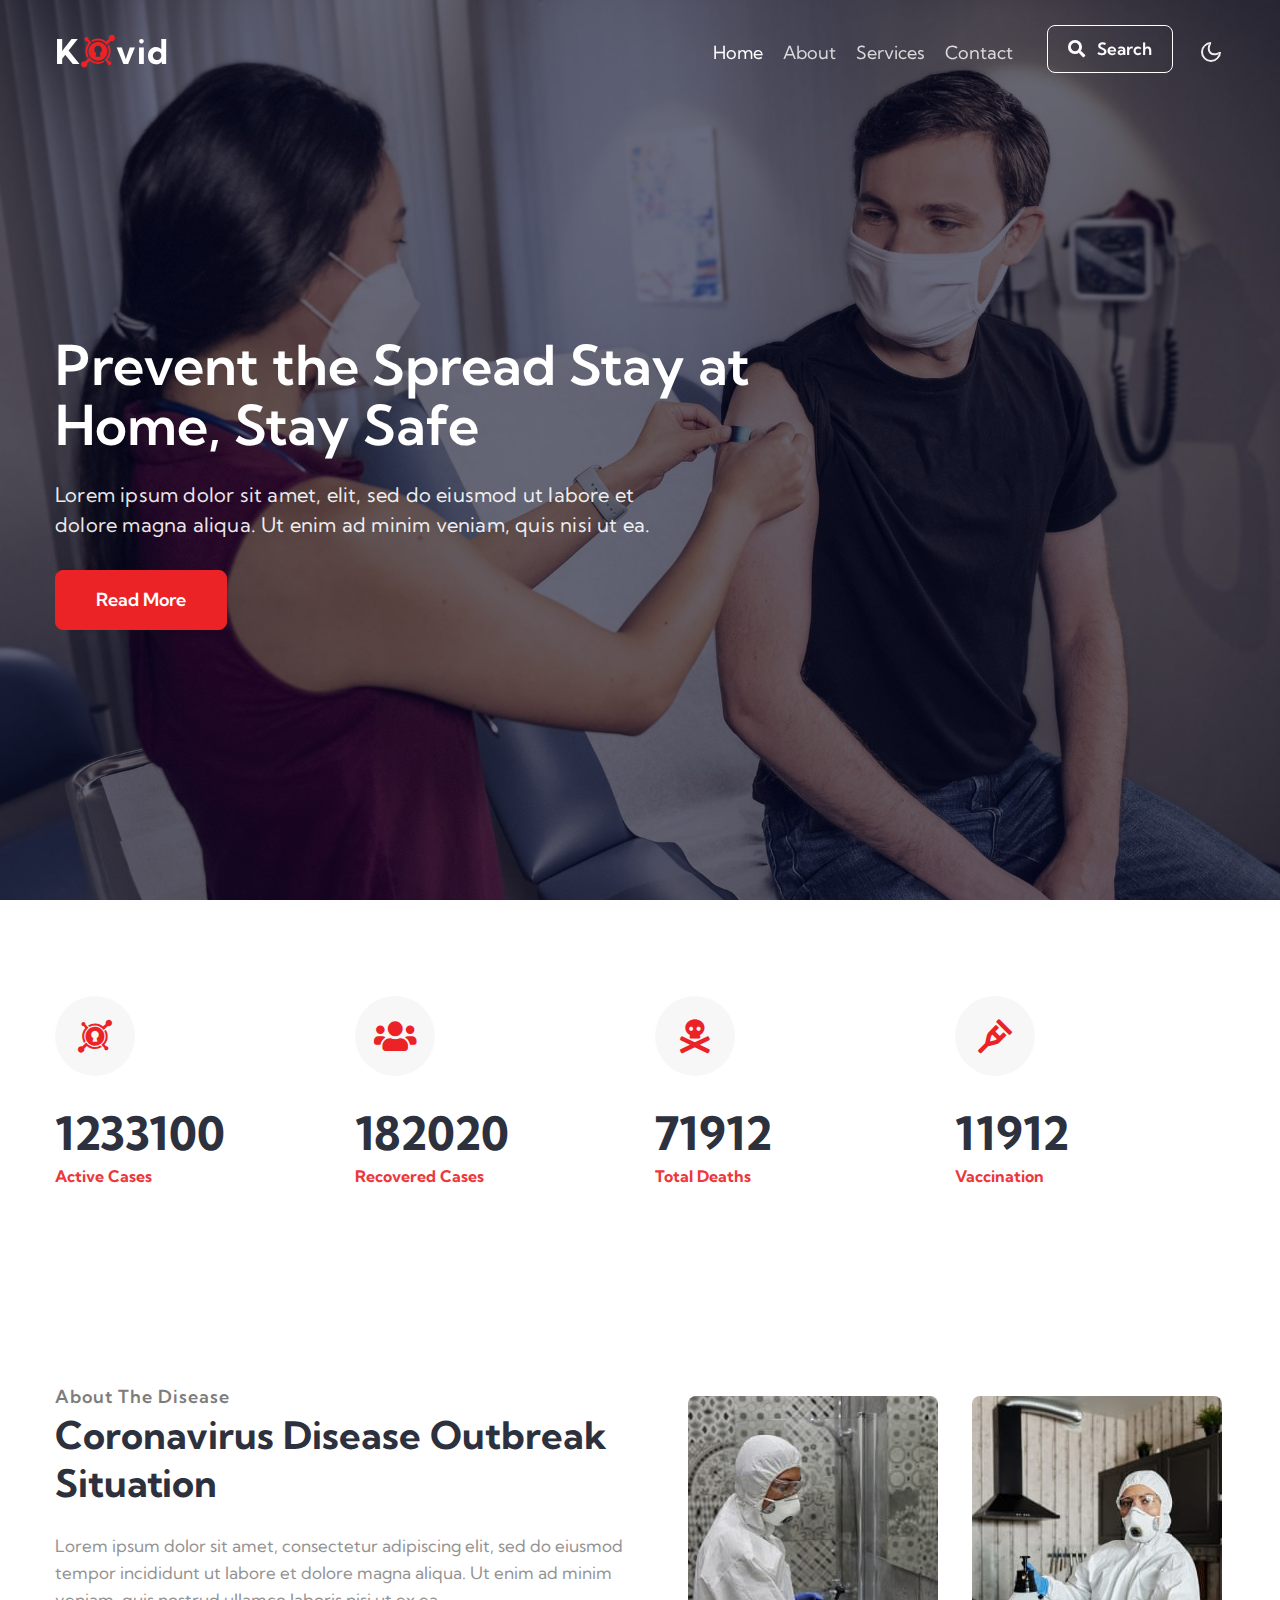
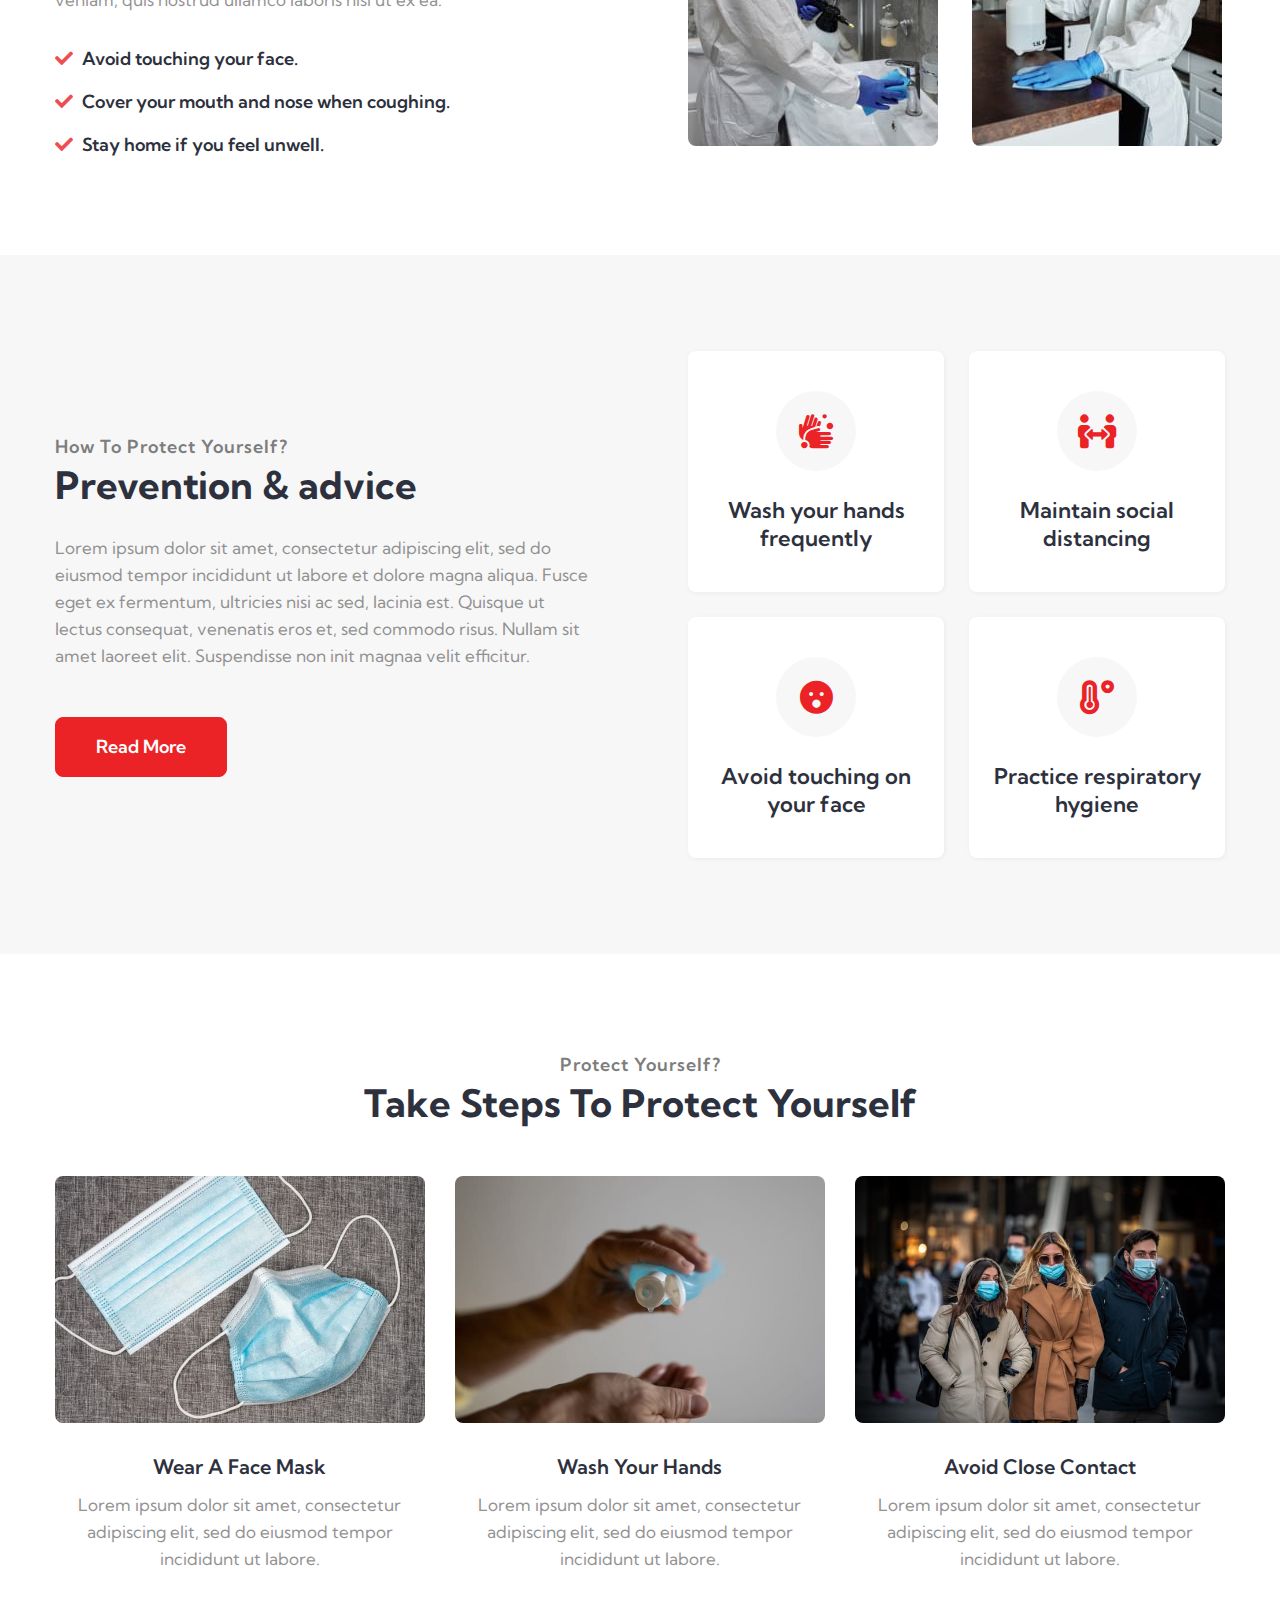
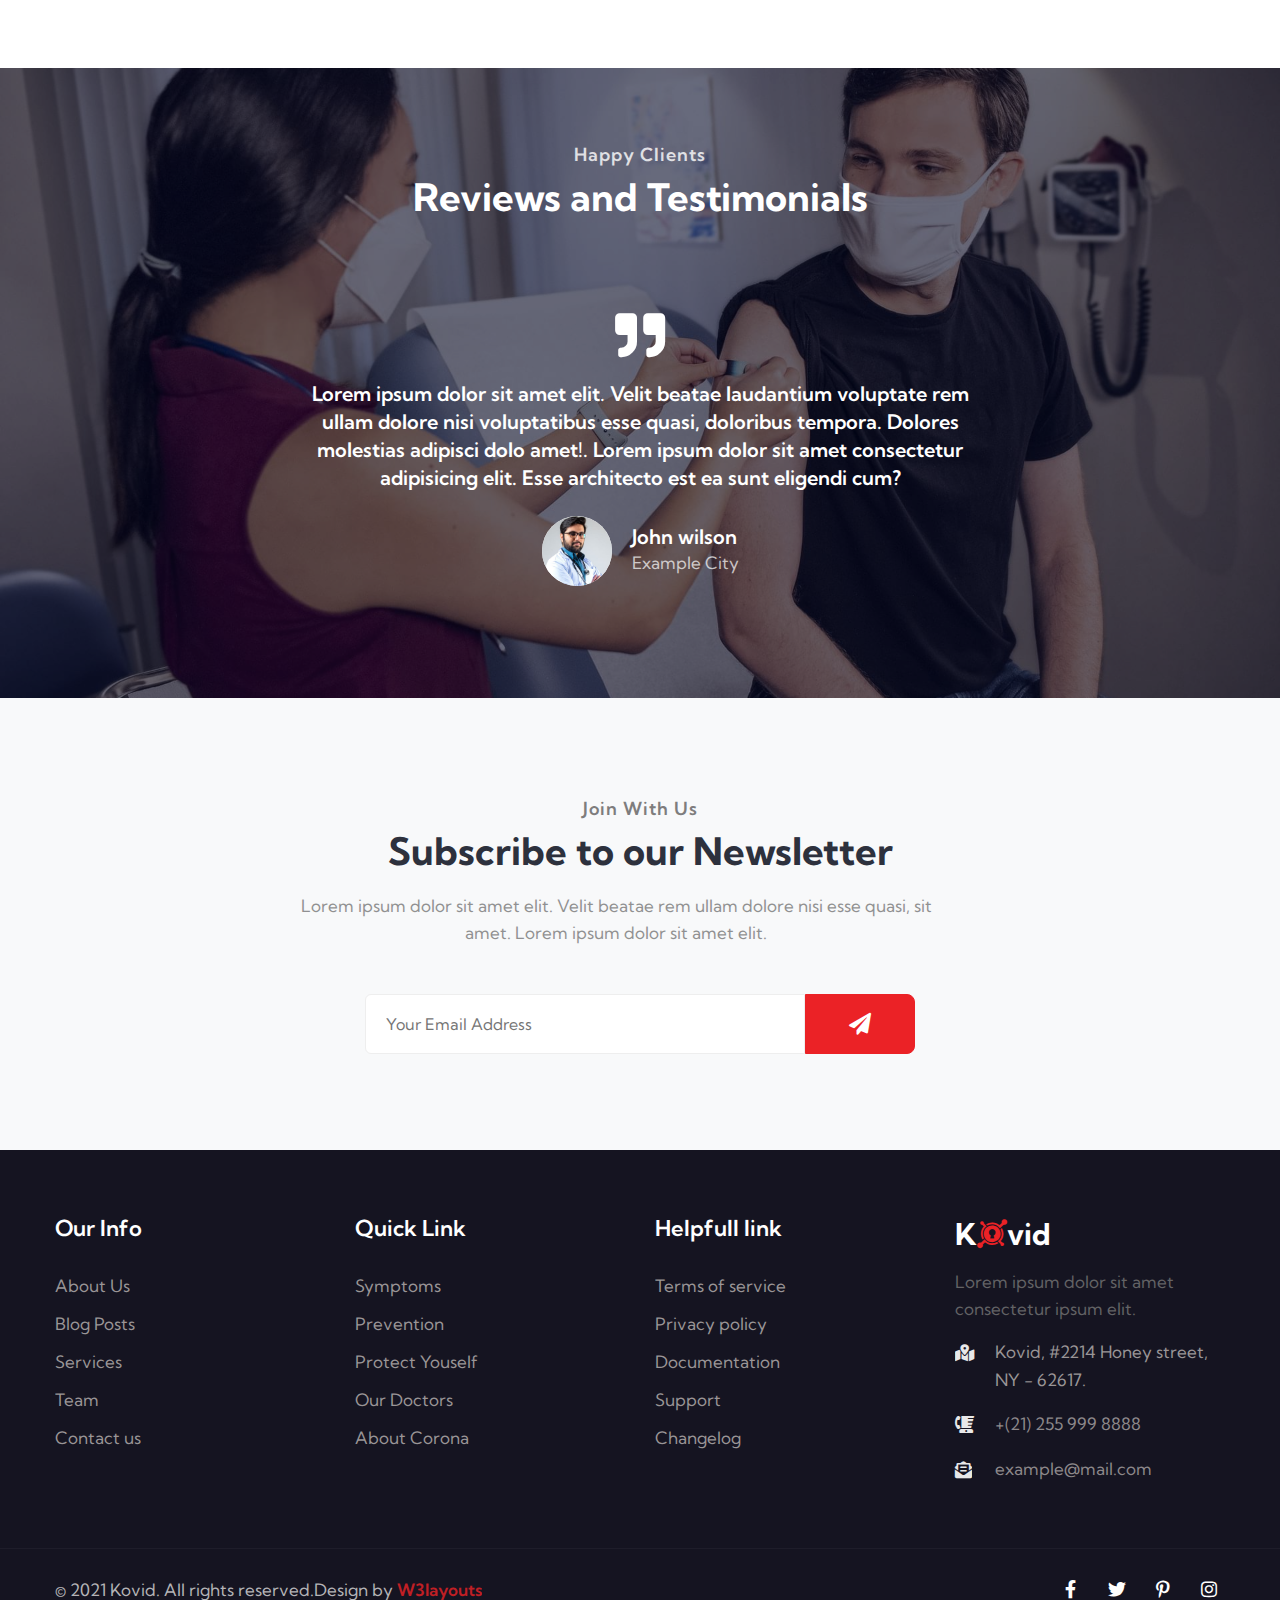
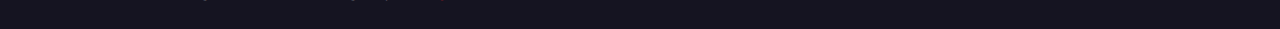
==== index.html @ a3995349 "final project" ====
<!doctype html>
<html lang="en">

<head>
    <!-- Required meta tags -->
    <meta charset="utf-8">
    <meta name="viewport" content="width=device-width, initial-scale=1, shrink-to-fit=no">
    <title>Kovid - Medical Category Bootstrap Responsive Template | Home : W3layouts</title>
    <!-- google fonts -->
    <link href="//fonts.googleapis.com/css2?family=Kumbh+Sans:wght@300;400;700&display=swap" rel="stylesheet">
    <!-- Template CSS -->
    <link rel="stylesheet" href="assets/css/style-starter.css">
</head>

<body>
    <!--header-->
    <header id="site-header" class="fixed-top">
        <div class="container">
            <nav class="navbar navbar-expand-lg navbar-dark stroke">
                <h1>
                    <a class="navbar-brand" href="index.html">
                      K<i class="fab fa-keycdn"></i>vid</a>
                </h1>
                <!-- if logo is image enable this   
          <a class="navbar-brand" href="#index.html">
              <img src="image-path" alt="Your logo" title="Your logo" style="height:35px;" />
          </a> -->
                <button class="navbar-toggler  collapsed bg-gradient" type="button" data-toggle="collapse"
                    data-target="#navbarTogglerDemo02" aria-controls="navbarTogglerDemo02" aria-expanded="false"
                    aria-label="Toggle navigation">
                    <span class="navbar-toggler-icon fa icon-expand fa-bars"></span>
                    <span class="navbar-toggler-icon fa icon-close fa-times"></span>
                    </span>
                </button>
                <div class="collapse navbar-collapse" id="navbarTogglerDemo02">
                    <ul class="navbar-nav ml-lg-auto">
                        <li class="nav-item active">
                            <a class="nav-link" href="index.html">Home <span class="sr-only">(current)</span></a>
                        </li>
                        <li class="nav-item">
                            <a class="nav-link" href="about.html">About</a>
                        </li>
                        <li class="nav-item">
                            <a class="nav-link" href="services.html">Services</a>
                        </li>
                        <li class="nav-item mr-lg-1">
                            <a class="nav-link" href="contact.html">Contact</a>
                        </li>
                         <!--/search-right-->
                            <li class="header-search mr-lg-2 mt-lg-0 mt-4 position-relative">
                                <div class="search-right">
                                    <a href="#search" class="btn btn-style search-btn" title="search"><span
                                            class="fas fa-search mr-2" aria-hidden="true"></span> Search</a>
                                  
                                </div>
                            </li>
                            <!--//search-right-->
                    </ul>
                </div>
               

                <!-- toggle switch for light and dark theme -->
                <div class="mobile-position">
                    <nav class="navigation">
                        <div class="theme-switch-wrapper">
                            <label class="theme-switch" for="checkbox">
                                <input type="checkbox" id="checkbox">
                                <div class="mode-container py-1">
                                    <i class="gg-sun"></i>
                                    <i class="gg-moon"></i>
                                </div>
                            </label>
                        </div>
                    </nav>
                </div>
                <!-- //toggle switch for light and dark theme -->
            </nav>

        </div>
    </header>
    <!--/header-->

    <!-- hero slider Start -->
    <div class="banner-wrap">
        <div class="banner-slider">
            <!-- hero slide start -->
            <div class="banner-slide bg1">
                <div class="container">
                    <div class="hero-content">
                        <h1 data-animation="flipInX" data-delay="0.8s" data-color="#fff">
                            Prevent the Spread
                            Stay at Home, Stay Safe</h1>
                        <p data-animation="fadeInDown" class="mt-4">Lorem ipsum dolor sit amet, elit, sed do eiusmod ut
                            labore et dolore magna aliqua.
                            <span class="dis-none">Ut enim ad minim veniam, quis nisi ut ea.</span> </p>
                        <div class="cta-btn" data-animation="fadeInUp" data-delay="1s">
                            <a href="#url" class="btn btn-style btn-primary">Read More</a>
                        </div>
                    </div>
                </div>
                <div class="hero-overlay"></div>
            </div>
            <!-- hero slide end -->
           
        </div>
    </div>
    <!-- hero slider end -->
    <!--/home-stats-->
    <section class="w3l-stats-main py-5">
        <div class="container py-lg-5 py-2">
            <div class="row stats-con">
                <div class="col-lg-3 col-6 stats_info counter_grid text-left mt-lg-0 mt-5">
                    <div class="icon stat-icon">
                        <i class="fab fa-keycdn"></i>
                    </div>
                    <p class="counter">1233100</p>
                    <h4>Active Cases</h4>
                </div>
                <div class="col-lg-3 col-6 stats_info counter_grid1 text-left mt-lg-0 mt-5">
                    <div class="icon stat-icon">
                        <i class="fas fa-users"></i>
                    </div>
                    <p class="counter">182020</p>
                    <h4>Recovered Cases</h4>
                </div>
                <div class="col-lg-3 col-6 stats_info counter_grid text-left mt-lg-0 mt-5">
                    <div class="icon stat-icon">
                        <i class="fas fa-skull-crossbones"></i>
                    </div>
                    <p class="counter">71912</p>
                    <h4>Total Deaths</h4>
                </div>
                <div class="col-lg-3 col-6 stats_info counter_grid text-left mt-lg-0 mt-5">
                    <div class="icon stat-icon">
                        <i class="fas fa-crutch"></i>
                    </div>
                    <p class="counter">11912</p>
                    <h4>Vaccination</h4>
                </div>
            </div>
        </div>
    </section>
    <!--//home-stats-->
    <!-- home page about section -->
    <section class="w3l-homeblock1" id="about">
        <div class="midd-w3 py-5">
            <div class="container py-lg-5 py-md-3">
                <div class="row align-items-center">
                    <div class="col-lg-6">
                        <span class="title-subw3hny">About the disease</span>
                        <h3 class="title-w3l">Coronavirus Disease 
                            Outbreak Situation</h3>
                        <p class="mt-md-4 mt-3">Lorem ipsum dolor sit amet, consectetur adipiscing elit, sed do eiusmod
                            tempor incididunt ut labore et dolore magna aliqua. Ut enim ad minim veniam, quis nostrud
                            ullamco laboris nisi ut ex ea. </p>
                        <ul class="service-list pt-lg-2 mt-4">
                            <li class="service-link"><a href="#url"><span class="fas fa-check"></span> Avoid touching your face.</a></li>
                            <li class="service-link"><a href="#url"><span class="fas fa-check"></span> Cover your mouth and nose when coughing.</a></li>
                            <li class="service-link"><a href="#url"><span class="fas fa-check"></span> Stay home if you feel unwell.</a></li>
                        </ul>
                    </div>
                    <div class="HomeAboutImages col-lg-6 mt-lg-0 mt-5 pl-lg-5">
                        <div class="row position-relative">
                            <div class="col-6">
                                <img src="assets/images/1.jpg" alt="" class="radius-image img-fluid">
                            </div>
                            <div class="col-6">
                                <img src="assets/images/2.jpg" alt="" class="radius-image img-fluid">
                            </div>
                        </div>
                    </div>
                </div>
            </div>
        </div>
    </section>
    <!-- //home page about section -->
    <!-- features-section -->
    <section class="w3l-features py-5" id="work">
        <div class="container py-lg-5 py-md-4 py-2">
            <div class="row main-cont-wthree-2 align-items-center">
                <div class="col-lg-6 feature-grid-left pr-lg-5">
                    <h5 class="title-subw3hny">How to Protect Yourself?</h5>
                    <h3 class="title-w3l mb-4">Prevention & advice</h3>
                    <p class="text-para">Lorem ipsum dolor sit amet, consectetur adipiscing elit, sed do eiusmod tempor incididunt ut labore et dolore magna aliqua.  Fusce eget ex fermentum, ultricies nisi ac sed,
                        lacinia est. Quisque ut lectus consequat, venenatis eros et, sed commodo risus. Nullam sit
                        amet laoreet elit. Suspendisse non init magnaa velit efficitur.
                    </p>
                    <a href="about.html" class="btn btn-style btn-primary mt-lg-5 mt-4">Read More</a>
                </div>
                <div class="col-lg-6 feature-grid-right mt-lg-0 mt-5 pl-lg-5">
                    <div class="call-grids-w3 d-grid">
                        <div class="grids-1 box-wrap">
                            <div class="icon">
                                <i class="fas fa-hands-wash"></i>
                            </div>
                            <h4><a href="about.html" class="title-head">Wash your hands frequently</a></h4>
                        </div>
                        <div class="grids-1 box-wrap">
                            <div class="icon">
                                <i class="fas fa-people-arrows"></i>
                            </div>
                            <h4><a href="about.html" class="title-head">Maintain social distancing</a></h4>
                        </div>
                        <div class="grids-1 box-wrap">
                            <div class="icon">
                                <i class="fas fa-surprise"></i>
                            </div>
                            <h4><a href="about.html" class="title-head">Avoid touching on your face</a></h4>
                        </div>
                        <div class="grids-1 box-wrap">
                            <div class="icon">
                                <i class="fas fa-temperature-high"></i>
                            </div>
                            <h4><a href="about.html" class="title-head">Practice respiratory hygiene</a></h4>
                        </div>
                    </div>
                </div>
            </div>
        </div>
    </section>
    <!-- features section -->
    <!--  services section -->
    <div class="w3l-servicesblock2" id="services">
        <section id="grids5-block" class="py-5">
            <div class="container py-lg-5 py-md-4 py-2">
                <h5 class="title-subw3hny text-center">Protect Yourself?</h5>
                <h3 class="title-w3l text-center">Take Steps To Protect
                    Yourself</h3>
                <div class="row mt-lg-5 mt-4 text-center">
                    <div class="col-lg-4 col-md-6">
                        <div class="grids5-info">
                            <a href="#service" class="d-block zoom"><img src="assets/images/s1.jpg" alt=""
                                    class="img-fluid" /></a>
                            <div class="blog-info">
                                <a href="#service" class="title">Wear A Face Mask</a>
                                <p class="text-para"> Lorem ipsum dolor sit amet, consectetur adipiscing elit, sed do eiusmod tempor incididunt ut labore. </p>
                            </div>
                           
                        </div>
                    </div>
                    <div class="col-lg-4 col-md-6 mt-md-0 mt-5">
                        <div class="grids5-info">
                            <a href="#service" class="d-block zoom"><img src="assets/images/s2.jpg" alt=""
                                    class="img-fluid" /></a>
                            <div class="blog-info">
                                <a href="#service" class="title">Wash Your Hands</a>
                                <p class="text-para">Lorem ipsum dolor sit amet, consectetur adipiscing elit, sed do eiusmod tempor incididunt ut labore. </p>
                            </div>
                            
                        </div>
                    </div>
                    <div class="col-lg-4 col-md-6 mt-lg-0 mt-5">
                        <div class="grids5-info">
                            <a href="#service" class="d-block zoom"><img src="assets/images/s3.jpg" alt=""
                                    class="img-fluid" /></a>
                            <div class="blog-info">
                                <a href="#service" class="title">Avoid Close Contact</a>
                                <p class="text-para"> Lorem ipsum dolor sit amet, consectetur adipiscing elit, sed do eiusmod tempor incididunt ut labore. </p>
                            </div>
                           
                        </div>
                    </div>
                </div>
            </div>
        </section>
    </div>
    <!--//services-section-->
    <!--/testimonials-->
    <section class="w3l-testimonials" id="testimonials">
        <!-- /grids -->
        <div class="cusrtomer-layout py-5">
            <div class="container py-lg-4 py-md-3 py-2 pb-lg-0">
                <h5 class="title-subw3hny text-center mb-1">Happy Clients</h5>
                <h3 class="title-w3l two text-center mb-sm-5 mb-4">Reviews and Testimonials</h3>
                <!-- /grids -->
                <div class="testimonial-width">
                    <div id="owl-demo1" class="owl-two owl-carousel owl-theme">
                        <div class="item">
                            <div class="testimonial-content">
                                <div class="testimonial">
                                    <i class="fas fa-quote-right"></i>
                                    <blockquote>
                                        <q>Lorem ipsum dolor sit amet elit. Velit beatae
                                            laudantium voluptate rem ullam dolore nisi voluptatibus esse quasi,
                                            doloribus tempora.
                                            Dolores molestias adipisci dolo amet!. Lorem ipsum dolor sit amet
                                            consectetur
                                            adipisicing elit. Esse architecto est ea sunt eligendi cum?</q>
                                    </blockquote>
                                    <div class="testi-des">
                                        <div class="test-img"><img src="assets/images/team1.jpg" class="img-fluid"
                                                alt="client-img">
                                        </div>
                                        <div class="peopl align-self">
                                            <h3>John wilson</h3>
                                            <p class="indentity">Example City</p>
                                        </div>
                                    </div>
                                </div>
                            </div>
                        </div>

                    </div>
                </div>
            </div>
            <!-- /grids -->
        </div>
        <!-- //grids -->
    </section>
    <!-- //testimonials -->
   
     <!--/subscribe-->
            <section class="w3l-project py-5" id="subscribe">
                <div class="container py-md-5 py-sm-4 py-2">
                    <div class="bottom-info">
                        <div class="header-section text-center">
                            <h5 class="title-subw3hny text-center mb-1">Join With Us</h5>
                            <h3 class="title-w3l">Subscribe to our Newsletter</h3>
                            <p class="mt-3 pr-lg-5">Lorem ipsum dolor sit amet elit. Velit beatae
                                rem ullam dolore nisi esse quasi, sit amet. Lorem ipsum dolor sit
                                amet elit.</p>
                        </div>
                        <form action="#" class="subscribe mt-5" method="post">
                            <input type="email" name="email" placeholder="Your Email Address" required="">
                            <button class="btn btn-style btn-primary"><i class="fas fa-paper-plane"></i></button>
                        </form>
                    </div>
                </div>
            </section>
     <!--//subscribe-->
    <!--/footer-->
    <section class="w3l-footer-29-main">
        <div class="footer-29 py-5">
            <div class="container py-lg-3">
                <div class="row footer-top-29">
                    <div class="col-lg-3 col-sm-6 footer-list-29 footer-2 mt-lg-0 mt-md-5 mt-4">
                        <ul>
                            <h6 class="footer-title-29">Our Info</h6>
                            <li><a href="about.html">About Us</a></li>
                            <li><a href="blog.html"> Blog Posts</a></li>
                            <li><a href="services.html">Services</a></li>
                           
                            <li><a href="about.html">Team</a></li>
                            <li><a href="contact.html">Contact us</a></li>
                        </ul>
                    </div>
                    <div class="col-lg-3 col-sm-6 footer-list-29 footer-2 mt-lg-0 mt-md-5 mt-4">
                        <h6 class="footer-title-29">Quick Link</h6>
                        <ul>
                            <li><a href="#syn">Symptoms</a></li>
                        
                            <li><a href="#vention">Prevention</a></li>
                            <li><a href="#protect">Protect Youself</a></li>
                            <li><a href="#our">Our Doctors</a></li>
                            <li><a href="#pack">About Corona</a></li>
                            
                        </ul>
                    </div>
                    <div class="col-lg-3 col-sm-6 footer-list-29 footer-2 mt-lg-0 mt-md-5 mt-4">
                        <h6 class="footer-title-29">Helpfull link</h6>
                        <ul>
                            <li><a href="#terms">Terms of service</a></li>
                            <li><a href="#privacy"> Privacy policy</a></li>
                            <li><a href="#doc"> Documentation</a></li>
                            <li><a href="#support"> Support</a></li>
                            <li><a href="#changelog"> Changelog</a></li>
                        </ul>
                    </div>
                    <div class="col-lg-3 col-sm-6 footer-list-29 footer-2 mt-lg-0 mt-md-5 mt-4">
                        <div class="footer-logo mb-3">
                            <h2>
                                <a class="navbar-brand" href="index.html">
                                    K<i class="fab fa-keycdn"></i>vid</a>
                            </h2>
                        </div>
                        <p>Lorem ipsum dolor sit amet consectetur ipsum elit.</p>

                        <div class="cont-details">
                            <div class="cont-top margin-up">
                              <div class="cont-left text-center">
                                <span class="fas fa-map-marked-alt"></span>
                              </div>
                              <div class="cont-right">
                                <p> Kovid, #2214 Honey street, NY - 62617.</p>
                              </div>
                            </div>
                            <div class="cont-top margin-up">
                              <div class="cont-left text-center">
                                <span class="fas fa-blender-phone"></span>
                              </div>
                              <div class="cont-right">
                                <p><a href="tel:+(21) 255 999 8888"> +(21) 255 999
                                    8888</a></p>
                              </div>
                            </div>
                            <div class="cont-top margin-up">
                              <div class="cont-left text-center">
                                <span class="fas fa-envelope-open-text"></span>
                              </div>
                              <div class="cont-right">
                                <p><a href="mailto:example@mail.com" class="mail">
                                    example@mail.com</a></p>
                              </div>
                            </div>
                          </div>
                       
                    </div>
                </div>
            </div>
        </div>
    </section>
    <!-- //footer -->
    <!-- copyright -->
    <section class="w3l-copyright">
        <div class="container">
            <div class="row bottom-copies">
                <p class="col-lg-8 copy-footer-29">© 2021 Kovid. All rights reserved.Design by<a
                        href="https://w3layouts.com/" target="_blank">
                        W3layouts</a></p>
                  <div class="col-lg-4 main-social-footer-29">
                    <a href="#facebook" class="facebook"><span class="fab fa-facebook-f"></span></a>
                    <a href="#twitter" class="twitter"><span class="fab fa-twitter"></span></a>
                    <a href="#pinterest"><span class="fab fa-pinterest-p"></span></a>
                    <a href="#instagram" class="instagram"><span class="fab fa-instagram"></span></a>
                 
                  </div>
            </div>
        </div>
        <!-- move top -->
        <button onclick="topFunction()" id="movetop" title="Go to top">
            <i class="fas fa-level-up-alt"></i>
        </button>
        <script>
            // When the user scrolls down 20px from the top of the document, show the button
            window.onscroll = function () {
                scrollFunction()
            };

            function scrollFunction() {
                if (document.body.scrollTop > 20 || document.documentElement.scrollTop > 20) {
                    document.getElementById("movetop").style.display = "block";
                } else {
                    document.getElementById("movetop").style.display = "none";
                }
            }

            // When the user clicks on the button, scroll to the top of the document
            function topFunction() {
                document.body.scrollTop = 0;
                document.documentElement.scrollTop = 0;
            }
        </script>
        <!-- /move top -->
    </section>
    <!-- //copyright -->
    <!--//footer-->
    <!-- Template JavaScript -->
    <script src="assets/js/jquery-3.3.1.min.js"></script>
    <script src="assets/js/theme-change.js"></script>
    
    <!-- disable body scroll which navbar is in active -->
    <script>
        $(function () {
            $('.navbar-toggler').click(function () {
                $('body').toggleClass('noscroll');
            })
        });
    </script>
    <!-- disable body scroll which navbar is in active -->

    <!--/MENU-JS-->
    <script>
        $(window).on("scroll", function () {
            var scroll = $(window).scrollTop();

            if (scroll >= 80) {
                $("#site-header").addClass("nav-fixed");
            } else {
                $("#site-header").removeClass("nav-fixed");
            }
        });

        //Main navigation Active Class Add Remove
        $(".navbar-toggler").on("click", function () {
            $("header").toggleClass("active");
        });
        $(document).on("ready", function () {
            if ($(window).width() > 991) {
                $("header").removeClass("active");
            }
            $(window).on("resize", function () {
                if ($(window).width() > 991) {
                    $("header").removeClass("active");
                }
            });
        });
    </script>
    <!--//MENU-JS-->
    <script src="assets/js/bootstrap.min.js"></script>

</body>

</html>
---- assets/css/style-starter.css ----
@charset "UTF-8";
:root {
  --blue: #007bff;
  --indigo: #6610f2;
  --purple: #6f42c1;
  --pink: #e83e8c;
  --red: #dc3545;
  --orange: #fd7e14;
  --yellow: #ffc107;
  --green: #28a745;
  --teal: #20c997;
  --cyan: #17a2b8;
  --white: #fff;
  --gray: #6c757d;
  --gray-dark: #343a40;
  --primary: #00a63f;
  --secondary: #213364;
  --success: #28a745;
  --info: #17a2b8;
  --warning: #ffc107;
  --danger: #dc3545;
  --light: #f8f9fa;
  --dark: #343a40;
  --breakpoint-xs: 0;
  --breakpoint-sm: 576px;
  --breakpoint-md: 768px;
  --breakpoint-lg: 992px;
  --breakpoint-xl: 1200px;
  --font-family-sans-serif: -apple-system, BlinkMacSystemFont, "Segoe UI", Roboto, "Helvetica Neue", Arial, "Noto Sans", sans-serif, "Apple Color Emoji", "Segoe UI Emoji", "Segoe UI Symbol", "Noto Color Emoji";
  --font-family-monospace: SFMono-Regular, Menlo, Monaco, Consolas, "Liberation Mono", "Courier New", monospace;
}

*,
*::before,
*::after {
  box-sizing: border-box;
}

html {
  font-family: sans-serif;
  line-height: 1.15;
  -webkit-text-size-adjust: 100%;
  -webkit-tap-highlight-color: rgba(0, 0, 0, 0);
}

article,
aside,
figcaption,
figure,
footer,
header,
hgroup,
main,
nav,
section {
  display: block;
}

body {
  margin: 0;
  font-family: -apple-system, BlinkMacSystemFont, "Segoe UI", Roboto, "Helvetica Neue", Arial, "Noto Sans", sans-serif, "Apple Color Emoji", "Segoe UI Emoji", "Segoe UI Symbol", "Noto Color Emoji";
  font-size: 1rem;
  font-weight: 400;
  line-height: 1.5;
  color: #212529;
  text-align: left;
  background-color: #fff;
}

[tabindex="-1"]:focus:not(:focus-visible) {
  outline: 0 !important;
}

hr {
  box-sizing: content-box;
  height: 0;
  overflow: visible;
}

h1,
h2,
h3,
h4,
h5,
h6 {
  margin-top: 0;
  margin-bottom: 0.5rem;
}

p {
  margin-top: 0;
  margin-bottom: 1rem;
}

abbr[title],
abbr[data-original-title] {
  text-decoration: underline;
  -webkit-text-decoration: underline dotted;
  text-decoration: underline dotted;
  cursor: help;
  border-bottom: 0;
  -webkit-text-decoration-skip-ink: none;
  text-decoration-skip-ink: none;
}

address {
  margin-bottom: 1rem;
  font-style: normal;
  line-height: inherit;
}

ol,
ul,
dl {
  margin-top: 0;
  margin-bottom: 1rem;
}

ol ol,
ul ul,
ol ul,
ul ol {
  margin-bottom: 0;
}

dt {
  font-weight: 700;
}

dd {
  margin-bottom: .5rem;
  margin-left: 0;
}

blockquote {
  margin: 0 0 1rem;
}

b,
strong {
  font-weight: bolder;
}

small {
  font-size: 80%;
}

sub,
sup {
  position: relative;
  font-size: 75%;
  line-height: 0;
  vertical-align: baseline;
}

sub {
  bottom: -.25em;
}

sup {
  top: -.5em;
}

a {
  color: #00a63f;
  text-decoration: none;
  background-color: transparent;
}

a:hover {
  color: #005a22;
  text-decoration: underline;
}

a:not([href]) {
  color: inherit;
  text-decoration: none;
}

a:not([href]):hover {
  color: inherit;
  text-decoration: none;
}

pre,
code,
kbd,
samp {
  font-family: SFMono-Regular, Menlo, Monaco, Consolas, "Liberation Mono", "Courier New", monospace;
  font-size: 1em;
}

pre {
  margin-top: 0;
  margin-bottom: 1rem;
  overflow: auto;
}

figure {
  margin: 0 0 1rem;
}

img {
  vertical-align: middle;
  border-style: none;
}

svg {
  overflow: hidden;
  vertical-align: middle;
}

table {
  border-collapse: collapse;
}

caption {
  padding-top: 0.75rem;
  padding-bottom: 0.75rem;
  color: #6c757d;
  text-align: left;
  caption-side: bottom;
}

th {
  text-align: inherit;
}

label {
  display: inline-block;
  margin-bottom: 0.5rem;
}

button {
  border-radius: 0;
}

button:focus {
  outline: 1px dotted;
  outline: 5px auto -webkit-focus-ring-color;
}

input,
button,
select,
optgroup,
textarea {
  margin: 0;
  font-family: inherit;
  font-size: inherit;
  line-height: inherit;
}

button,
input {
  overflow: visible;
}

button,
select {
  text-transform: none;
}

select {
  word-wrap: normal;
}

button,
[type="button"],
[type="reset"],
[type="submit"] {
  -webkit-appearance: button;
}

button:not(:disabled),
[type="button"]:not(:disabled),
[type="reset"]:not(:disabled),
[type="submit"]:not(:disabled) {
  cursor: pointer;
}

button::-moz-focus-inner,
[type="button"]::-moz-focus-inner,
[type="reset"]::-moz-focus-inner,
[type="submit"]::-moz-focus-inner {
  padding: 0;
  border-style: none;
}

input[type="radio"],
input[type="checkbox"] {
  box-sizing: border-box;
  padding: 0;
}

input[type="date"],
input[type="time"],
input[type="datetime-local"],
input[type="month"] {
  -webkit-appearance: listbox;
}

textarea {
  overflow: auto;
  resize: vertical;
}

fieldset {
  min-width: 0;
  padding: 0;
  margin: 0;
  border: 0;
}

legend {
  display: block;
  width: 100%;
  max-width: 100%;
  padding: 0;
  margin-bottom: .5rem;
  font-size: 1.5rem;
  line-height: inherit;
  color: inherit;
  white-space: normal;
}

@media (max-width: 1200px) {
  legend {
    font-size: calc(1.275rem + 0.3vw);
  }
}

progress {
  vertical-align: baseline;
}

[type="number"]::-webkit-inner-spin-button,
[type="number"]::-webkit-outer-spin-button {
  height: auto;
}

[type="search"] {
  outline-offset: -2px;
  -webkit-appearance: none;
}

[type="search"]::-webkit-search-decoration {
  -webkit-appearance: none;
}

::-webkit-file-upload-button {
  font: inherit;
  -webkit-appearance: button;
}

output {
  display: inline-block;
}

summary {
  display: list-item;
  cursor: pointer;
}

template {
  display: none;
}

[hidden] {
  display: none !important;
}

h1,
h2,
h3,
h4,
h5,
h6,
.h1,
.h2,
.h3,
.h4,
.h5,
.h6 {
  margin-bottom: 0.5rem;
  font-weight: 500;
  line-height: 1.2;
}

h1,
.h1 {
  font-size: 2.5rem;
}

@media (max-width: 1200px) {

  h1,
  .h1 {
    font-size: calc(1.375rem + 1.5vw);
  }
}

h2,
.h2 {
  font-size: 2rem;
}

@media (max-width: 1200px) {

  h2,
  .h2 {
    font-size: calc(1.325rem + 0.9vw);
  }
}

h3,
.h3 {
  font-size: 1.75rem;
}

@media (max-width: 1200px) {

  h3,
  .h3 {
    font-size: calc(1.3rem + 0.6vw);
  }
}

h4,
.h4 {
  font-size: 1.5rem;
}

@media (max-width: 1200px) {

  h4,
  .h4 {
    font-size: calc(1.275rem + 0.3vw);
  }
}

h5,
.h5 {
  font-size: 1.25rem;
}

h6,
.h6 {
  font-size: 1rem;
}

.lead {
  font-size: 1.25rem;
  font-weight: 300;
}

.display-1 {
  font-size: 6rem;
  font-weight: 300;
  line-height: 1.2;
}

@media (max-width: 1200px) {
  .display-1 {
    font-size: calc(1.725rem + 5.7vw);
  }
}

.display-2 {
  font-size: 5.5rem;
  font-weight: 300;
  line-height: 1.2;
}

@media (max-width: 1200px) {
  .display-2 {
    font-size: calc(1.675rem + 5.1vw);
  }
}

.display-3 {
  font-size: 4.5rem;
  font-weight: 300;
  line-height: 1.2;
}

@media (max-width: 1200px) {
  .display-3 {
    font-size: calc(1.575rem + 3.9vw);
  }
}

.display-4 {
  font-size: 3.5rem;
  font-weight: 300;
  line-height: 1.2;
}

@media (max-width: 1200px) {
  .display-4 {
    font-size: calc(1.475rem + 2.7vw);
  }
}

hr {
  margin-top: 1rem;
  margin-bottom: 1rem;
  border: 0;
  border-top: 1px solid rgba(0, 0, 0, 0.1);
}

small,
.small {
  font-size: 80%;
  font-weight: 400;
}

mark,
.mark {
  padding: 0.2em;
  background-color: #fcf8e3;
}

.list-unstyled {
  padding-left: 0;
  list-style: none;
}

.list-inline {
  padding-left: 0;
  list-style: none;
}

.list-inline-item {
  display: inline-block;
}

.list-inline-item:not(:last-child) {
  margin-right: 0.5rem;
}

.initialism {
  font-size: 90%;
  text-transform: uppercase;
}

.blockquote {
  margin-bottom: 1rem;
  font-size: 1.25rem;
}

.blockquote-footer {
  display: block;
  font-size: 80%;
  color: #6c757d;
}

.blockquote-footer::before {
  content: "\2014\00A0";
}

.img-fluid {
  max-width: 100%;
  height: auto;
}

.img-thumbnail {
  padding: 0.25rem;
  background-color: #fff;
  border: 1px solid #dee2e6;
  border-radius: 0.25rem;
  max-width: 100%;
  height: auto;
}

.figure {
  display: inline-block;
}

.figure-img {
  margin-bottom: 0.5rem;
  line-height: 1;
}

.figure-caption {
  font-size: 90%;
  color: #6c757d;
}

code {
  font-size: 87.5%;
  color: #e83e8c;
  word-wrap: break-word;
}

a>code {
  color: inherit;
}

kbd {
  padding: 0.2rem 0.4rem;
  font-size: 87.5%;
  color: #fff;
  background-color: #212529;
  border-radius: 0.2rem;
}

kbd kbd {
  padding: 0;
  font-size: 100%;
  font-weight: 700;
}

pre {
  display: block;
  font-size: 87.5%;
  color: #212529;
}

pre code {
  font-size: inherit;
  color: inherit;
  word-break: normal;
}

.pre-scrollable {
  max-height: 340px;
  overflow-y: scroll;
}

.container {
  width: 100%;
  padding-right: 15px;
  padding-left: 15px;
  margin-right: auto;
  margin-left: auto;
}

@media (min-width: 576px) {
  .container {
    max-width: 540px;
  }
}

@media (min-width: 768px) {
  .container {
    max-width: 720px;
  }
}

@media (min-width: 992px) {
  .container {
    max-width: 960px;
  }
}

@media (min-width: 1200px) {
  .container {
    max-width: 1140px;
  }
}

.container-fluid,
.container-sm,
.container-md,
.container-lg,
.container-xl {
  width: 100%;
  padding-right: 15px;
  padding-left: 15px;
  margin-right: auto;
  margin-left: auto;
}

@media (min-width: 576px) {

  .container,
  .container-sm {
    max-width: 540px;
  }
}

@media (min-width: 768px) {

  .container,
  .container-sm,
  .container-md {
    max-width: 720px;
  }
}

@media (min-width: 992px) {

  .container,
  .container-sm,
  .container-md,
  .container-lg {
    max-width: 960px;
  }
}

@media (min-width: 1200px) {

  .container,
  .container-sm,
  .container-md,
  .container-lg,
  .container-xl {
    max-width: 1140px;
  }
}

.row {
  display: flex;
  flex-wrap: wrap;
  margin-right: -15px;
  margin-left: -15px;
}

.no-gutters {
  margin-right: 0;
  margin-left: 0;
}

.no-gutters>.col,
.no-gutters>[class*="col-"] {
  padding-right: 0;
  padding-left: 0;
}

.col-1,
.col-2,
.col-3,
.col-4,
.col-5,
.col-6,
.col-7,
.col-8,
.col-9,
.col-10,
.col-11,
.col-12,
.col,
.col-auto,
.col-sm-1,
.col-sm-2,
.col-sm-3,
.col-sm-4,
.col-sm-5,
.col-sm-6,
.col-sm-7,
.col-sm-8,
.col-sm-9,
.col-sm-10,
.col-sm-11,
.col-sm-12,
.col-sm,
.col-sm-auto,
.col-md-1,
.col-md-2,
.col-md-3,
.col-md-4,
.col-md-5,
.col-md-6,
.col-md-7,
.col-md-8,
.col-md-9,
.col-md-10,
.col-md-11,
.col-md-12,
.col-md,
.col-md-auto,
.col-lg-1,
.col-lg-2,
.col-lg-3,
.col-lg-4,
.col-lg-5,
.col-lg-6,
.col-lg-7,
.col-lg-8,
.col-lg-9,
.col-lg-10,
.col-lg-11,
.col-lg-12,
.col-lg,
.col-lg-auto,
.col-xl-1,
.col-xl-2,
.col-xl-3,
.col-xl-4,
.col-xl-5,
.col-xl-6,
.col-xl-7,
.col-xl-8,
.col-xl-9,
.col-xl-10,
.col-xl-11,
.col-xl-12,
.col-xl,
.col-xl-auto {
  position: relative;
  width: 100%;
  padding-right: 15px;
  padding-left: 15px;
}

.col {
  flex-basis: 0;
  flex-grow: 1;
  max-width: 100%;
}

.row-cols-1>* {
  flex: 0 0 100%;
  max-width: 100%;
}

.row-cols-2>* {
  flex: 0 0 50%;
  max-width: 50%;
}

.row-cols-3>* {
  flex: 0 0 33.33333%;
  max-width: 33.33333%;
}

.row-cols-4>* {
  flex: 0 0 25%;
  max-width: 25%;
}

.row-cols-5>* {
  flex: 0 0 20%;
  max-width: 20%;
}

.row-cols-6>* {
  flex: 0 0 16.66667%;
  max-width: 16.66667%;
}

.col-auto {
  flex: 0 0 auto;
  width: auto;
  max-width: 100%;
}

.col-1 {
  flex: 0 0 8.33333%;
  max-width: 8.33333%;
}

.col-2 {
  flex: 0 0 16.66667%;
  max-width: 16.66667%;
}

.col-3 {
  flex: 0 0 25%;
  max-width: 25%;
}

.col-4 {
  flex: 0 0 33.33333%;
  max-width: 33.33333%;
}

.col-5 {
  flex: 0 0 41.66667%;
  max-width: 41.66667%;
}

.col-6 {
  flex: 0 0 50%;
  max-width: 50%;
}

.col-7 {
  flex: 0 0 58.33333%;
  max-width: 58.33333%;
}

.col-8 {
  flex: 0 0 66.66667%;
  max-width: 66.66667%;
}

.col-9 {
  flex: 0 0 75%;
  max-width: 75%;
}

.col-10 {
  flex: 0 0 83.33333%;
  max-width: 83.33333%;
}

.col-11 {
  flex: 0 0 91.66667%;
  max-width: 91.66667%;
}

.col-12 {
  flex: 0 0 100%;
  max-width: 100%;
}

.order-first {
  order: -1;
}

.order-last {
  order: 13;
}

.order-0 {
  order: 0;
}

.order-1 {
  order: 1;
}

.order-2 {
  order: 2;
}

.order-3 {
  order: 3;
}

.order-4 {
  order: 4;
}

.order-5 {
  order: 5;
}

.order-6 {
  order: 6;
}

.order-7 {
  order: 7;
}

.order-8 {
  order: 8;
}

.order-9 {
  order: 9;
}

.order-10 {
  order: 10;
}

.order-11 {
  order: 11;
}

.order-12 {
  order: 12;
}

.offset-1 {
  margin-left: 8.33333%;
}

.offset-2 {
  margin-left: 16.66667%;
}

.offset-3 {
  margin-left: 25%;
}

.offset-4 {
  margin-left: 33.33333%;
}

.offset-5 {
  margin-left: 41.66667%;
}

.offset-6 {
  margin-left: 50%;
}

.offset-7 {
  margin-left: 58.33333%;
}

.offset-8 {
  margin-left: 66.66667%;
}

.offset-9 {
  margin-left: 75%;
}

.offset-10 {
  margin-left: 83.33333%;
}

.offset-11 {
  margin-left: 91.66667%;
}

@media (min-width: 576px) {
  .col-sm {
    flex-basis: 0;
    flex-grow: 1;
    max-width: 100%;
  }

  .row-cols-sm-1>* {
    flex: 0 0 100%;
    max-width: 100%;
  }

  .row-cols-sm-2>* {
    flex: 0 0 50%;
    max-width: 50%;
  }

  .row-cols-sm-3>* {
    flex: 0 0 33.33333%;
    max-width: 33.33333%;
  }

  .row-cols-sm-4>* {
    flex: 0 0 25%;
    max-width: 25%;
  }

  .row-cols-sm-5>* {
    flex: 0 0 20%;
    max-width: 20%;
  }

  .row-cols-sm-6>* {
    flex: 0 0 16.66667%;
    max-width: 16.66667%;
  }

  .col-sm-auto {
    flex: 0 0 auto;
    width: auto;
    max-width: 100%;
  }

  .col-sm-1 {
    flex: 0 0 8.33333%;
    max-width: 8.33333%;
  }

  .col-sm-2 {
    flex: 0 0 16.66667%;
    max-width: 16.66667%;
  }

  .col-sm-3 {
    flex: 0 0 25%;
    max-width: 25%;
  }

  .col-sm-4 {
    flex: 0 0 33.33333%;
    max-width: 33.33333%;
  }

  .col-sm-5 {
    flex: 0 0 41.66667%;
    max-width: 41.66667%;
  }

  .col-sm-6 {
    flex: 0 0 50%;
    max-width: 50%;
  }

  .col-sm-7 {
    flex: 0 0 58.33333%;
    max-width: 58.33333%;
  }

  .col-sm-8 {
    flex: 0 0 66.66667%;
    max-width: 66.66667%;
  }

  .col-sm-9 {
    flex: 0 0 75%;
    max-width: 75%;
  }

  .col-sm-10 {
    flex: 0 0 83.33333%;
    max-width: 83.33333%;
  }

  .col-sm-11 {
    flex: 0 0 91.66667%;
    max-width: 91.66667%;
  }

  .col-sm-12 {
    flex: 0 0 100%;
    max-width: 100%;
  }

  .order-sm-first {
    order: -1;
  }

  .order-sm-last {
    order: 13;
  }

  .order-sm-0 {
    order: 0;
  }

  .order-sm-1 {
    order: 1;
  }

  .order-sm-2 {
    order: 2;
  }

  .order-sm-3 {
    order: 3;
  }

  .order-sm-4 {
    order: 4;
  }

  .order-sm-5 {
    order: 5;
  }

  .order-sm-6 {
    order: 6;
  }

  .order-sm-7 {
    order: 7;
  }

  .order-sm-8 {
    order: 8;
  }

  .order-sm-9 {
    order: 9;
  }

  .order-sm-10 {
    order: 10;
  }

  .order-sm-11 {
    order: 11;
  }

  .order-sm-12 {
    order: 12;
  }

  .offset-sm-0 {
    margin-left: 0;
  }

  .offset-sm-1 {
    margin-left: 8.33333%;
  }

  .offset-sm-2 {
    margin-left: 16.66667%;
  }

  .offset-sm-3 {
    margin-left: 25%;
  }

  .offset-sm-4 {
    margin-left: 33.33333%;
  }

  .offset-sm-5 {
    margin-left: 41.66667%;
  }

  .offset-sm-6 {
    margin-left: 50%;
  }

  .offset-sm-7 {
    margin-left: 58.33333%;
  }

  .offset-sm-8 {
    margin-left: 66.66667%;
  }

  .offset-sm-9 {
    margin-left: 75%;
  }

  .offset-sm-10 {
    margin-left: 83.33333%;
  }

  .offset-sm-11 {
    margin-left: 91.66667%;
  }
}

@media (min-width: 768px) {
  .col-md {
    flex-basis: 0;
    flex-grow: 1;
    max-width: 100%;
  }

  .row-cols-md-1>* {
    flex: 0 0 100%;
    max-width: 100%;
  }

  .row-cols-md-2>* {
    flex: 0 0 50%;
    max-width: 50%;
  }

  .row-cols-md-3>* {
    flex: 0 0 33.33333%;
    max-width: 33.33333%;
  }

  .row-cols-md-4>* {
    flex: 0 0 25%;
    max-width: 25%;
  }

  .row-cols-md-5>* {
    flex: 0 0 20%;
    max-width: 20%;
  }

  .row-cols-md-6>* {
    flex: 0 0 16.66667%;
    max-width: 16.66667%;
  }

  .col-md-auto {
    flex: 0 0 auto;
    width: auto;
    max-width: 100%;
  }

  .col-md-1 {
    flex: 0 0 8.33333%;
    max-width: 8.33333%;
  }

  .col-md-2 {
    flex: 0 0 16.66667%;
    max-width: 16.66667%;
  }

  .col-md-3 {
    flex: 0 0 25%;
    max-width: 25%;
  }

  .col-md-4 {
    flex: 0 0 33.33333%;
    max-width: 33.33333%;
  }

  .col-md-5 {
    flex: 0 0 41.66667%;
    max-width: 41.66667%;
  }

  .col-md-6 {
    flex: 0 0 50%;
    max-width: 50%;
  }

  .col-md-7 {
    flex: 0 0 58.33333%;
    max-width: 58.33333%;
  }

  .col-md-8 {
    flex: 0 0 66.66667%;
    max-width: 66.66667%;
  }

  .col-md-9 {
    flex: 0 0 75%;
    max-width: 75%;
  }

  .col-md-10 {
    flex: 0 0 83.33333%;
    max-width: 83.33333%;
  }

  .col-md-11 {
    flex: 0 0 91.66667%;
    max-width: 91.66667%;
  }

  .col-md-12 {
    flex: 0 0 100%;
    max-width: 100%;
  }

  .order-md-first {
    order: -1;
  }

  .order-md-last {
    order: 13;
  }

  .order-md-0 {
    order: 0;
  }

  .order-md-1 {
    order: 1;
  }

  .order-md-2 {
    order: 2;
  }

  .order-md-3 {
    order: 3;
  }

  .order-md-4 {
    order: 4;
  }

  .order-md-5 {
    order: 5;
  }

  .order-md-6 {
    order: 6;
  }

  .order-md-7 {
    order: 7;
  }

  .order-md-8 {
    order: 8;
  }

  .order-md-9 {
    order: 9;
  }

  .order-md-10 {
    order: 10;
  }

  .order-md-11 {
    order: 11;
  }

  .order-md-12 {
    order: 12;
  }

  .offset-md-0 {
    margin-left: 0;
  }

  .offset-md-1 {
    margin-left: 8.33333%;
  }

  .offset-md-2 {
    margin-left: 16.66667%;
  }

  .offset-md-3 {
    margin-left: 25%;
  }

  .offset-md-4 {
    margin-left: 33.33333%;
  }

  .offset-md-5 {
    margin-left: 41.66667%;
  }

  .offset-md-6 {
    margin-left: 50%;
  }

  .offset-md-7 {
    margin-left: 58.33333%;
  }

  .offset-md-8 {
    margin-left: 66.66667%;
  }

  .offset-md-9 {
    margin-left: 75%;
  }

  .offset-md-10 {
    margin-left: 83.33333%;
  }

  .offset-md-11 {
    margin-left: 91.66667%;
  }
}

@media (min-width: 992px) {
  .col-lg {
    flex-basis: 0;
    flex-grow: 1;
    max-width: 100%;
  }

  .row-cols-lg-1>* {
    flex: 0 0 100%;
    max-width: 100%;
  }

  .row-cols-lg-2>* {
    flex: 0 0 50%;
    max-width: 50%;
  }

  .row-cols-lg-3>* {
    flex: 0 0 33.33333%;
    max-width: 33.33333%;
  }

  .row-cols-lg-4>* {
    flex: 0 0 25%;
    max-width: 25%;
  }

  .row-cols-lg-5>* {
    flex: 0 0 20%;
    max-width: 20%;
  }

  .row-cols-lg-6>* {
    flex: 0 0 16.66667%;
    max-width: 16.66667%;
  }

  .col-lg-auto {
    flex: 0 0 auto;
    width: auto;
    max-width: 100%;
  }

  .col-lg-1 {
    flex: 0 0 8.33333%;
    max-width: 8.33333%;
  }

  .col-lg-2 {
    flex: 0 0 16.66667%;
    max-width: 16.66667%;
  }

  .col-lg-3 {
    flex: 0 0 25%;
    max-width: 25%;
  }

  .col-lg-4 {
    flex: 0 0 33.33333%;
    max-width: 33.33333%;
  }

  .col-lg-5 {
    flex: 0 0 41.66667%;
    max-width: 41.66667%;
  }

  .col-lg-6 {
    flex: 0 0 50%;
    max-width: 50%;
  }

  .col-lg-7 {
    flex: 0 0 58.33333%;
    max-width: 58.33333%;
  }

  .col-lg-8 {
    flex: 0 0 66.66667%;
    max-width: 66.66667%;
  }

  .col-lg-9 {
    flex: 0 0 75%;
    max-width: 75%;
  }

  .col-lg-10 {
    flex: 0 0 83.33333%;
    max-width: 83.33333%;
  }

  .col-lg-11 {
    flex: 0 0 91.66667%;
    max-width: 91.66667%;
  }

  .col-lg-12 {
    flex: 0 0 100%;
    max-width: 100%;
  }

  .order-lg-first {
    order: -1;
  }

  .order-lg-last {
    order: 13;
  }

  .order-lg-0 {
    order: 0;
  }

  .order-lg-1 {
    order: 1;
  }

  .order-lg-2 {
    order: 2;
  }

  .order-lg-3 {
    order: 3;
  }

  .order-lg-4 {
    order: 4;
  }

  .order-lg-5 {
    order: 5;
  }

  .order-lg-6 {
    order: 6;
  }

  .order-lg-7 {
    order: 7;
  }

  .order-lg-8 {
    order: 8;
  }

  .order-lg-9 {
    order: 9;
  }

  .order-lg-10 {
    order: 10;
  }

  .order-lg-11 {
    order: 11;
  }

  .order-lg-12 {
    order: 12;
  }

  .offset-lg-0 {
    margin-left: 0;
  }

  .offset-lg-1 {
    margin-left: 8.33333%;
  }

  .offset-lg-2 {
    margin-left: 16.66667%;
  }

  .offset-lg-3 {
    margin-left: 25%;
  }

  .offset-lg-4 {
    margin-left: 33.33333%;
  }

  .offset-lg-5 {
    margin-left: 41.66667%;
  }

  .offset-lg-6 {
    margin-left: 50%;
  }

  .offset-lg-7 {
    margin-left: 58.33333%;
  }

  .offset-lg-8 {
    margin-left: 66.66667%;
  }

  .offset-lg-9 {
    margin-left: 75%;
  }

  .offset-lg-10 {
    margin-left: 83.33333%;
  }

  .offset-lg-11 {
    margin-left: 91.66667%;
  }
}

@media (min-width: 1200px) {
  .col-xl {
    flex-basis: 0;
    flex-grow: 1;
    max-width: 100%;
  }

  .row-cols-xl-1>* {
    flex: 0 0 100%;
    max-width: 100%;
  }

  .row-cols-xl-2>* {
    flex: 0 0 50%;
    max-width: 50%;
  }

  .row-cols-xl-3>* {
    flex: 0 0 33.33333%;
    max-width: 33.33333%;
  }

  .row-cols-xl-4>* {
    flex: 0 0 25%;
    max-width: 25%;
  }

  .row-cols-xl-5>* {
    flex: 0 0 20%;
    max-width: 20%;
  }

  .row-cols-xl-6>* {
    flex: 0 0 16.66667%;
    max-width: 16.66667%;
  }

  .col-xl-auto {
    flex: 0 0 auto;
    width: auto;
    max-width: 100%;
  }

  .col-xl-1 {
    flex: 0 0 8.33333%;
    max-width: 8.33333%;
  }

  .col-xl-2 {
    flex: 0 0 16.66667%;
    max-width: 16.66667%;
  }

  .col-xl-3 {
    flex: 0 0 25%;
    max-width: 25%;
  }

  .col-xl-4 {
    flex: 0 0 33.33333%;
    max-width: 33.33333%;
  }

  .col-xl-5 {
    flex: 0 0 41.66667%;
    max-width: 41.66667%;
  }

  .col-xl-6 {
    flex: 0 0 50%;
    max-width: 50%;
  }

  .col-xl-7 {
    flex: 0 0 58.33333%;
    max-width: 58.33333%;
  }

  .col-xl-8 {
    flex: 0 0 66.66667%;
    max-width: 66.66667%;
  }

  .col-xl-9 {
    flex: 0 0 75%;
    max-width: 75%;
  }

  .col-xl-10 {
    flex: 0 0 83.33333%;
    max-width: 83.33333%;
  }

  .col-xl-11 {
    flex: 0 0 91.66667%;
    max-width: 91.66667%;
  }

  .col-xl-12 {
    flex: 0 0 100%;
    max-width: 100%;
  }

  .order-xl-first {
    order: -1;
  }

  .order-xl-last {
    order: 13;
  }

  .order-xl-0 {
    order: 0;
  }

  .order-xl-1 {
    order: 1;
  }

  .order-xl-2 {
    order: 2;
  }

  .order-xl-3 {
    order: 3;
  }

  .order-xl-4 {
    order: 4;
  }

  .order-xl-5 {
    order: 5;
  }

  .order-xl-6 {
    order: 6;
  }

  .order-xl-7 {
    order: 7;
  }

  .order-xl-8 {
    order: 8;
  }

  .order-xl-9 {
    order: 9;
  }

  .order-xl-10 {
    order: 10;
  }

  .order-xl-11 {
    order: 11;
  }

  .order-xl-12 {
    order: 12;
  }

  .offset-xl-0 {
    margin-left: 0;
  }

  .offset-xl-1 {
    margin-left: 8.33333%;
  }

  .offset-xl-2 {
    margin-left: 16.66667%;
  }

  .offset-xl-3 {
    margin-left: 25%;
  }

  .offset-xl-4 {
    margin-left: 33.33333%;
  }

  .offset-xl-5 {
    margin-left: 41.66667%;
  }

  .offset-xl-6 {
    margin-left: 50%;
  }

  .offset-xl-7 {
    margin-left: 58.33333%;
  }

  .offset-xl-8 {
    margin-left: 66.66667%;
  }

  .offset-xl-9 {
    margin-left: 75%;
  }

  .offset-xl-10 {
    margin-left: 83.33333%;
  }

  .offset-xl-11 {
    margin-left: 91.66667%;
  }
}

.table {
  width: 100%;
  margin-bottom: 1rem;
  color: #212529;
}

.table th,
.table td {
  padding: 0.75rem;
  vertical-align: top;
  border-top: 1px solid #dee2e6;
}

.table thead th {
  vertical-align: bottom;
  border-bottom: 2px solid #dee2e6;
}

.table tbody+tbody {
  border-top: 2px solid #dee2e6;
}

.table-sm th,
.table-sm td {
  padding: 0.3rem;
}

.table-bordered {
  border: 1px solid #dee2e6;
}

.table-bordered th,
.table-bordered td {
  border: 1px solid #dee2e6;
}

.table-bordered thead th,
.table-bordered thead td {
  border-bottom-width: 2px;
}

.table-borderless th,
.table-borderless td,
.table-borderless thead th,
.table-borderless tbody+tbody {
  border: 0;
}

.table-striped tbody tr:nth-of-type(odd) {
  background-color: rgba(0, 0, 0, 0.05);
}

.table-hover tbody tr:hover {
  color: #212529;
  background-color: rgba(0, 0, 0, 0.075);
}

.table-primary,
.table-primary>th,
.table-primary>td {
  background-color: #b8e6c9;
}

.table-primary th,
.table-primary td,
.table-primary thead th,
.table-primary tbody+tbody {
  border-color: #7ad19b;
}

.table-hover .table-primary:hover {
  background-color: #a5dfbb;
}

.table-hover .table-primary:hover>td,
.table-hover .table-primary:hover>th {
  background-color: #a5dfbb;
}

.table-secondary,
.table-secondary>th,
.table-secondary>td {
  background-color: #c1c6d4;
}

.table-secondary th,
.table-secondary td,
.table-secondary thead th,
.table-secondary tbody+tbody {
  border-color: #8c95ae;
}

.table-hover .table-secondary:hover {
  background-color: #b2b8ca;
}

.table-hover .table-secondary:hover>td,
.table-hover .table-secondary:hover>th {
  background-color: #b2b8ca;
}

.table-success,
.table-success>th,
.table-success>td {
  background-color: #c3e6cb;
}

.table-success th,
.table-success td,
.table-success thead th,
.table-success tbody+tbody {
  border-color: #8fd19e;
}

.table-hover .table-success:hover {
  background-color: #b1dfbb;
}

.table-hover .table-success:hover>td,
.table-hover .table-success:hover>th {
  background-color: #b1dfbb;
}

.table-info,
.table-info>th,
.table-info>td {
  background-color: #bee5eb;
}

.table-info th,
.table-info td,
.table-info thead th,
.table-info tbody+tbody {
  border-color: #86cfda;
}

.table-hover .table-info:hover {
  background-color: #abdde5;
}

.table-hover .table-info:hover>td,
.table-hover .table-info:hover>th {
  background-color: #abdde5;
}

.table-warning,
.table-warning>th,
.table-warning>td {
  background-color: #ffeeba;
}

.table-warning th,
.table-warning td,
.table-warning thead th,
.table-warning tbody+tbody {
  border-color: #ffdf7e;
}

.table-hover .table-warning:hover {
  background-color: #ffe8a1;
}

.table-hover .table-warning:hover>td,
.table-hover .table-warning:hover>th {
  background-color: #ffe8a1;
}

.table-danger,
.table-danger>th,
.table-danger>td {
  background-color: #f5c6cb;
}

.table-danger th,
.table-danger td,
.table-danger thead th,
.table-danger tbody+tbody {
  border-color: #ed969e;
}

.table-hover .table-danger:hover {
  background-color: #f1b0b7;
}

.table-hover .table-danger:hover>td,
.table-hover .table-danger:hover>th {
  background-color: #f1b0b7;
}

.table-light,
.table-light>th,
.table-light>td {
  background-color: #fdfdfe;
}

.table-light th,
.table-light td,
.table-light thead th,
.table-light tbody+tbody {
  border-color: #fbfcfc;
}

.table-hover .table-light:hover {
  background-color: #ececf6;
}

.table-hover .table-light:hover>td,
.table-hover .table-light:hover>th {
  background-color: #ececf6;
}

.table-dark,
.table-dark>th,
.table-dark>td {
  background-color: #c6c8ca;
}

.table-dark th,
.table-dark td,
.table-dark thead th,
.table-dark tbody+tbody {
  border-color: #95999c;
}

.table-hover .table-dark:hover {
  background-color: #b9bbbe;
}

.table-hover .table-dark:hover>td,
.table-hover .table-dark:hover>th {
  background-color: #b9bbbe;
}

.table-active,
.table-active>th,
.table-active>td {
  background-color: rgba(0, 0, 0, 0.075);
}

.table-hover .table-active:hover {
  background-color: rgba(0, 0, 0, 0.075);
}

.table-hover .table-active:hover>td,
.table-hover .table-active:hover>th {
  background-color: rgba(0, 0, 0, 0.075);
}

.table .thead-dark th {
  color: #fff;
  background-color: #343a40;
  border-color: #454d55;
}

.table .thead-light th {
  color: #495057;
  background-color: #e9ecef;
  border-color: #dee2e6;
}

.table-dark {
  color: #fff;
  background-color: #343a40;
}

.table-dark th,
.table-dark td,
.table-dark thead th {
  border-color: #454d55;
}

.table-dark.table-bordered {
  border: 0;
}

.table-dark.table-striped tbody tr:nth-of-type(odd) {
  background-color: rgba(255, 255, 255, 0.05);
}

.table-dark.table-hover tbody tr:hover {
  color: #fff;
  background-color: rgba(255, 255, 255, 0.075);
}

@media (max-width: 575.98px) {
  .table-responsive-sm {
    display: block;
    width: 100%;
    overflow-x: auto;
    -webkit-overflow-scrolling: touch;
  }

  .table-responsive-sm>.table-bordered {
    border: 0;
  }
}

@media (max-width: 767.98px) {
  .table-responsive-md {
    display: block;
    width: 100%;
    overflow-x: auto;
    -webkit-overflow-scrolling: touch;
  }

  .table-responsive-md>.table-bordered {
    border: 0;
  }
}

@media (max-width: 991.98px) {
  .table-responsive-lg {
    display: block;
    width: 100%;
    overflow-x: auto;
    -webkit-overflow-scrolling: touch;
  }

  .table-responsive-lg>.table-bordered {
    border: 0;
  }
}

@media (max-width: 1199.98px) {
  .table-responsive-xl {
    display: block;
    width: 100%;
    overflow-x: auto;
    -webkit-overflow-scrolling: touch;
  }

  .table-responsive-xl>.table-bordered {
    border: 0;
  }
}

.table-responsive {
  display: block;
  width: 100%;
  overflow-x: auto;
  -webkit-overflow-scrolling: touch;
}

.table-responsive>.table-bordered {
  border: 0;
}

.form-control {
  display: block;
  width: 100%;
  height: calc(1.5em + 0.75rem + 2px);
  padding: 0.375rem 0.75rem;
  font-size: 1rem;
  font-weight: 400;
  line-height: 1.5;
  color: #495057;
  background-color: #fff;
  background-clip: padding-box;
  border: 1px solid #ced4da;
  border-radius: 0.25rem;
  transition: border-color 0.15s ease-in-out, box-shadow 0.15s ease-in-out;
}

@media (prefers-reduced-motion: reduce) {
  .form-control {
    transition: none;
  }
}

.form-control::-ms-expand {
  background-color: transparent;
  border: 0;
}

.form-control:-moz-focusring {
  color: transparent;
  text-shadow: 0 0 0 #495057;
}

.form-control:focus {
  color: #495057;
  background-color: #fff;
  border-color: #27ff79;
  outline: 0;
  box-shadow: 0 0 0 0.2rem rgba(0, 166, 63, 0.25);
}

.form-control::-webkit-input-placeholder {
  color: #6c757d;
  opacity: 1;
}

.form-control::-moz-placeholder {
  color: #6c757d;
  opacity: 1;
}

.form-control:-ms-input-placeholder {
  color: #6c757d;
  opacity: 1;
}

.form-control::-ms-input-placeholder {
  color: #6c757d;
  opacity: 1;
}

.form-control::placeholder {
  color: #6c757d;
  opacity: 1;
}

.form-control:disabled,
.form-control[readonly] {
  background-color: #e9ecef;
  opacity: 1;
}

select.form-control:focus::-ms-value {
  color: #495057;
  background-color: #fff;
}

.form-control-file,
.form-control-range {
  display: block;
  width: 100%;
}

.col-form-label {
  padding-top: calc(0.375rem + 1px);
  padding-bottom: calc(0.375rem + 1px);
  margin-bottom: 0;
  font-size: inherit;
  line-height: 1.5;
}

.col-form-label-lg {
  padding-top: calc(0.5rem + 1px);
  padding-bottom: calc(0.5rem + 1px);
  font-size: 1.25rem;
  line-height: 1.5;
}

.col-form-label-sm {
  padding-top: calc(0.25rem + 1px);
  padding-bottom: calc(0.25rem + 1px);
  font-size: 0.875rem;
  line-height: 1.5;
}

.form-control-plaintext {
  display: block;
  width: 100%;
  padding: 0.375rem 0;
  margin-bottom: 0;
  font-size: 1rem;
  line-height: 1.5;
  color: #212529;
  background-color: transparent;
  border: solid transparent;
  border-width: 1px 0;
}

.form-control-plaintext.form-control-sm,
.form-control-plaintext.form-control-lg {
  padding-right: 0;
  padding-left: 0;
}

.form-control-sm {
  height: calc(1.5em + 0.5rem + 2px);
  padding: 0.25rem 0.5rem;
  font-size: 0.875rem;
  line-height: 1.5;
  border-radius: 0.2rem;
}

.form-control-lg {
  height: calc(1.5em + 1rem + 2px);
  padding: 0.5rem 1rem;
  font-size: 1.25rem;
  line-height: 1.5;
  border-radius: 0.3rem;
}

select.form-control[size],
select.form-control[multiple] {
  height: auto;
}

textarea.form-control {
  height: auto;
}

.form-group {
  margin-bottom: 1rem;
}

.form-text {
  display: block;
  margin-top: 0.25rem;
}

.form-row {
  display: flex;
  flex-wrap: wrap;
  margin-right: -5px;
  margin-left: -5px;
}

.form-row>.col,
.form-row>[class*="col-"] {
  padding-right: 5px;
  padding-left: 5px;
}

.form-check {
  position: relative;
  display: block;
  padding-left: 1.25rem;
}

.form-check-input {
  position: absolute;
  margin-top: 0.3rem;
  margin-left: -1.25rem;
}

.form-check-input[disabled]~.form-check-label,
.form-check-input:disabled~.form-check-label {
  color: #6c757d;
}

.form-check-label {
  margin-bottom: 0;
}

.form-check-inline {
  display: inline-flex;
  align-items: center;
  padding-left: 0;
  margin-right: 0.75rem;
}

.form-check-inline .form-check-input {
  position: static;
  margin-top: 0;
  margin-right: 0.3125rem;
  margin-left: 0;
}

.valid-feedback {
  display: none;
  width: 100%;
  margin-top: 0.25rem;
  font-size: 80%;
  color: #28a745;
}

.valid-tooltip {
  position: absolute;
  top: 100%;
  z-index: 5;
  display: none;
  max-width: 100%;
  padding: 0.25rem 0.5rem;
  margin-top: .1rem;
  font-size: 0.875rem;
  line-height: 1.5;
  color: #fff;
  background-color: rgba(40, 167, 69, 0.9);
  border-radius: 0.25rem;
}

.was-validated :valid~.valid-feedback,
.was-validated :valid~.valid-tooltip,
.is-valid~.valid-feedback,
.is-valid~.valid-tooltip {
  display: block;
}

.was-validated .form-control:valid,
.form-control.is-valid {
  border-color: #28a745;
  padding-right: calc(1.5em + 0.75rem);
  background-image: url("data:image/svg+xml,%3csvg xmlns='http://www.w3.org/2000/svg' width='8' height='8' viewBox='0 0 8 8'%3e%3cpath fill='%2328a745' d='M2.3 6.73L.6 4.53c-.4-1.04.46-1.4 1.1-.8l1.1 1.4 3.4-3.8c.6-.63 1.6-.27 1.2.7l-4 4.6c-.43.5-.8.4-1.1.1z'/%3e%3c/svg%3e");
  background-repeat: no-repeat;
  background-position: right calc(0.375em + 0.1875rem) center;
  background-size: calc(0.75em + 0.375rem) calc(0.75em + 0.375rem);
}

.was-validated .form-control:valid:focus,
.form-control.is-valid:focus {
  border-color: #28a745;
  box-shadow: 0 0 0 0.2rem rgba(40, 167, 69, 0.25);
}

.was-validated textarea.form-control:valid,
textarea.form-control.is-valid {
  padding-right: calc(1.5em + 0.75rem);
  background-position: top calc(0.375em + 0.1875rem) right calc(0.375em + 0.1875rem);
}

.was-validated .custom-select:valid,
.custom-select.is-valid {
  border-color: #28a745;
  padding-right: calc(0.75em + 2.3125rem);
  background: url("data:image/svg+xml,%3csvg xmlns='http://www.w3.org/2000/svg' width='4' height='5' viewBox='0 0 4 5'%3e%3cpath fill='%23343a40' d='M2 0L0 2h4zm0 5L0 3h4z'/%3e%3c/svg%3e") no-repeat right 0.75rem center/8px 10px, url("data:image/svg+xml,%3csvg xmlns='http://www.w3.org/2000/svg' width='8' height='8' viewBox='0 0 8 8'%3e%3cpath fill='%2328a745' d='M2.3 6.73L.6 4.53c-.4-1.04.46-1.4 1.1-.8l1.1 1.4 3.4-3.8c.6-.63 1.6-.27 1.2.7l-4 4.6c-.43.5-.8.4-1.1.1z'/%3e%3c/svg%3e") #fff no-repeat center right 1.75rem/calc(0.75em + 0.375rem) calc(0.75em + 0.375rem);
}

.was-validated .custom-select:valid:focus,
.custom-select.is-valid:focus {
  border-color: #28a745;
  box-shadow: 0 0 0 0.2rem rgba(40, 167, 69, 0.25);
}

.was-validated .form-check-input:valid~.form-check-label,
.form-check-input.is-valid~.form-check-label {
  color: #28a745;
}

.was-validated .form-check-input:valid~.valid-feedback,
.was-validated .form-check-input:valid~.valid-tooltip,
.form-check-input.is-valid~.valid-feedback,
.form-check-input.is-valid~.valid-tooltip {
  display: block;
}

.was-validated .custom-control-input:valid~.custom-control-label,
.custom-control-input.is-valid~.custom-control-label {
  color: #28a745;
}

.was-validated .custom-control-input:valid~.custom-control-label::before,
.custom-control-input.is-valid~.custom-control-label::before {
  border-color: #28a745;
}

.was-validated .custom-control-input:valid:checked~.custom-control-label::before,
.custom-control-input.is-valid:checked~.custom-control-label::before {
  border-color: #34ce57;
  background-color: #34ce57;
}

.was-validated .custom-control-input:valid:focus~.custom-control-label::before,
.custom-control-input.is-valid:focus~.custom-control-label::before {
  box-shadow: 0 0 0 0.2rem rgba(40, 167, 69, 0.25);
}

.was-validated .custom-control-input:valid:focus:not(:checked)~.custom-control-label::before,
.custom-control-input.is-valid:focus:not(:checked)~.custom-control-label::before {
  border-color: #28a745;
}

.was-validated .custom-file-input:valid~.custom-file-label,
.custom-file-input.is-valid~.custom-file-label {
  border-color: #28a745;
}

.was-validated .custom-file-input:valid:focus~.custom-file-label,
.custom-file-input.is-valid:focus~.custom-file-label {
  border-color: #28a745;
  box-shadow: 0 0 0 0.2rem rgba(40, 167, 69, 0.25);
}

.invalid-feedback {
  display: none;
  width: 100%;
  margin-top: 0.25rem;
  font-size: 80%;
  color: #dc3545;
}

.invalid-tooltip {
  position: absolute;
  top: 100%;
  z-index: 5;
  display: none;
  max-width: 100%;
  padding: 0.25rem 0.5rem;
  margin-top: .1rem;
  font-size: 0.875rem;
  line-height: 1.5;
  color: #fff;
  background-color: rgba(220, 53, 69, 0.9);
  border-radius: 0.25rem;
}

.was-validated :invalid~.invalid-feedback,
.was-validated :invalid~.invalid-tooltip,
.is-invalid~.invalid-feedback,
.is-invalid~.invalid-tooltip {
  display: block;
}

.was-validated .form-control:invalid,
.form-control.is-invalid {
  border-color: #dc3545;
  padding-right: calc(1.5em + 0.75rem);
  background-image: url("data:image/svg+xml,%3csvg xmlns='http://www.w3.org/2000/svg' width='12' height='12' fill='none' stroke='%23dc3545' viewBox='0 0 12 12'%3e%3ccircle cx='6' cy='6' r='4.5'/%3e%3cpath stroke-linejoin='round' d='M5.8 3.6h.4L6 6.5z'/%3e%3ccircle cx='6' cy='8.2' r='.6' fill='%23dc3545' stroke='none'/%3e%3c/svg%3e");
  background-repeat: no-repeat;
  background-position: right calc(0.375em + 0.1875rem) center;
  background-size: calc(0.75em + 0.375rem) calc(0.75em + 0.375rem);
}

.was-validated .form-control:invalid:focus,
.form-control.is-invalid:focus {
  border-color: #dc3545;
  box-shadow: 0 0 0 0.2rem rgba(220, 53, 69, 0.25);
}

.was-validated textarea.form-control:invalid,
textarea.form-control.is-invalid {
  padding-right: calc(1.5em + 0.75rem);
  background-position: top calc(0.375em + 0.1875rem) right calc(0.375em + 0.1875rem);
}

.was-validated .custom-select:invalid,
.custom-select.is-invalid {
  border-color: #dc3545;
  padding-right: calc(0.75em + 2.3125rem);
  background: url("data:image/svg+xml,%3csvg xmlns='http://www.w3.org/2000/svg' width='4' height='5' viewBox='0 0 4 5'%3e%3cpath fill='%23343a40' d='M2 0L0 2h4zm0 5L0 3h4z'/%3e%3c/svg%3e") no-repeat right 0.75rem center/8px 10px, url("data:image/svg+xml,%3csvg xmlns='http://www.w3.org/2000/svg' width='12' height='12' fill='none' stroke='%23dc3545' viewBox='0 0 12 12'%3e%3ccircle cx='6' cy='6' r='4.5'/%3e%3cpath stroke-linejoin='round' d='M5.8 3.6h.4L6 6.5z'/%3e%3ccircle cx='6' cy='8.2' r='.6' fill='%23dc3545' stroke='none'/%3e%3c/svg%3e") #fff no-repeat center right 1.75rem/calc(0.75em + 0.375rem) calc(0.75em + 0.375rem);
}

.was-validated .custom-select:invalid:focus,
.custom-select.is-invalid:focus {
  border-color: #dc3545;
  box-shadow: 0 0 0 0.2rem rgba(220, 53, 69, 0.25);
}

.was-validated .form-check-input:invalid~.form-check-label,
.form-check-input.is-invalid~.form-check-label {
  color: #dc3545;
}

.was-validated .form-check-input:invalid~.invalid-feedback,
.was-validated .form-check-input:invalid~.invalid-tooltip,
.form-check-input.is-invalid~.invalid-feedback,
.form-check-input.is-invalid~.invalid-tooltip {
  display: block;
}

.was-validated .custom-control-input:invalid~.custom-control-label,
.custom-control-input.is-invalid~.custom-control-label {
  color: #dc3545;
}

.was-validated .custom-control-input:invalid~.custom-control-label::before,
.custom-control-input.is-invalid~.custom-control-label::before {
  border-color: #dc3545;
}

.was-validated .custom-control-input:invalid:checked~.custom-control-label::before,
.custom-control-input.is-invalid:checked~.custom-control-label::before {
  border-color: #e4606d;
  background-color: #e4606d;
}

.was-validated .custom-control-input:invalid:focus~.custom-control-label::before,
.custom-control-input.is-invalid:focus~.custom-control-label::before {
  box-shadow: 0 0 0 0.2rem rgba(220, 53, 69, 0.25);
}

.was-validated .custom-control-input:invalid:focus:not(:checked)~.custom-control-label::before,
.custom-control-input.is-invalid:focus:not(:checked)~.custom-control-label::before {
  border-color: #dc3545;
}

.was-validated .custom-file-input:invalid~.custom-file-label,
.custom-file-input.is-invalid~.custom-file-label {
  border-color: #dc3545;
}

.was-validated .custom-file-input:invalid:focus~.custom-file-label,
.custom-file-input.is-invalid:focus~.custom-file-label {
  border-color: #dc3545;
  box-shadow: 0 0 0 0.2rem rgba(220, 53, 69, 0.25);
}

.form-inline {
  display: flex;
  flex-flow: row wrap;
  align-items: center;
}

.form-inline .form-check {
  width: 100%;
}

@media (min-width: 576px) {
  .form-inline label {
    display: flex;
    align-items: center;
    justify-content: center;
    margin-bottom: 0;
  }

  .form-inline .form-group {
    display: flex;
    flex: 0 0 auto;
    flex-flow: row wrap;
    align-items: center;
    margin-bottom: 0;
  }

  .form-inline .form-control {
    display: inline-block;
    width: auto;
    vertical-align: middle;
  }

  .form-inline .form-control-plaintext {
    display: inline-block;
  }

  .form-inline .input-group,
  .form-inline .custom-select {
    width: auto;
  }

  .form-inline .form-check {
    display: flex;
    align-items: center;
    justify-content: center;
    width: auto;
    padding-left: 0;
  }

  .form-inline .form-check-input {
    position: relative;
    flex-shrink: 0;
    margin-top: 0;
    margin-right: 0.25rem;
    margin-left: 0;
  }

  .form-inline .custom-control {
    align-items: center;
    justify-content: center;
  }

  .form-inline .custom-control-label {
    margin-bottom: 0;
  }
}

.btn {
  display: inline-block;
  font-weight: 400;
  color: #212529;
  text-align: center;
  vertical-align: middle;
  cursor: pointer;
  -webkit-user-select: none;
  -moz-user-select: none;
  -ms-user-select: none;
  user-select: none;
  background-color: transparent;
  border: 1px solid transparent;
  padding: 0.375rem 0.75rem;
  font-size: 1rem;
  line-height: 1.5;
  border-radius: 0.25rem;
  transition: color 0.15s ease-in-out, background-color 0.15s ease-in-out, border-color 0.15s ease-in-out, box-shadow 0.15s ease-in-out;
}

@media (prefers-reduced-motion: reduce) {
  .btn {
    transition: none;
  }
}

.btn:hover {
  color: #212529;
  text-decoration: none;
}

.btn:focus,
.btn.focus {
  outline: 0;
  box-shadow: 0 0 0 0.2rem rgb(211 47 47 / 32%);
}

.btn.disabled,
.btn:disabled {
  opacity: 0.65;
}

a.btn.disabled,
fieldset:disabled a.btn {
  pointer-events: none;
}

.btn-primary {
  color: #fff;
  background-color:#eb2226;
  border-color:#eb2226;
}

.btn-primary:hover {
  color: #fff;
  background-color:#d02925;
  border-color:#d02925;
}

.btn-primary:focus,
.btn-primary.focus {
  color: #fff;
  background-color:#e53935;
  border-color:#e53935;
  box-shadow: 0 0 0 0.2rem rgb(211 47 47 / 32%);
}

.btn-primary.disabled,
.btn-primary:disabled {
  color: #fff;
  background-color:#e53935;
  border-color:#e53935;
}

.btn-primary:not(:disabled):not(.disabled):active,
.btn-primary:not(:disabled):not(.disabled).active,
.show>.btn-primary.dropdown-toggle {
  color: #fff;
  background-color:#d02925;
  border-color:#d02925;
}

.btn-primary:not(:disabled):not(.disabled):active:focus,
.btn-primary:not(:disabled):not(.disabled).active:focus,
.show>.btn-primary.dropdown-toggle:focus {
  box-shadow: 0 0 0 0.2rem rgb(211 47 47 / 32%);
}

.btn-secondary {
  color: #fff;
  background-color: #213364;
  border-color: #213364;
}

.btn-secondary:hover {
  color: #fff;
  background-color: #182447;
  border-color: #141f3e;
}

.btn-secondary:focus,
.btn-secondary.focus {
  color: #fff;
  background-color: #182447;
  border-color: #141f3e;
  box-shadow: 0 0 0 0.2rem rgba(66, 82, 123, 0.5);
}

.btn-secondary.disabled,
.btn-secondary:disabled {
  color: #fff;
  background-color: #213364;
  border-color: #213364;
}

.btn-secondary:not(:disabled):not(.disabled):active,
.btn-secondary:not(:disabled):not(.disabled).active,
.show>.btn-secondary.dropdown-toggle {
  color: #fff;
  background-color: #141f3e;
  border-color: #111b34;
}

.btn-secondary:not(:disabled):not(.disabled):active:focus,
.btn-secondary:not(:disabled):not(.disabled).active:focus,
.show>.btn-secondary.dropdown-toggle:focus {
  box-shadow: 0 0 0 0.2rem rgba(66, 82, 123, 0.5);
}

.btn-success {
  color: #fff;
  background-color: #28a745;
  border-color: #28a745;
}

.btn-success:hover {
  color: #fff;
  background-color: #218838;
  border-color: #1e7e34;
}

.btn-success:focus,
.btn-success.focus {
  color: #fff;
  background-color: #218838;
  border-color: #1e7e34;
  box-shadow: 0 0 0 0.2rem rgba(72, 180, 97, 0.5);
}

.btn-success.disabled,
.btn-success:disabled {
  color: #fff;
  background-color: #28a745;
  border-color: #28a745;
}

.btn-success:not(:disabled):not(.disabled):active,
.btn-success:not(:disabled):not(.disabled).active,
.show>.btn-success.dropdown-toggle {
  color: #fff;
  background-color: #1e7e34;
  border-color: #1c7430;
}

.btn-success:not(:disabled):not(.disabled):active:focus,
.btn-success:not(:disabled):not(.disabled).active:focus,
.show>.btn-success.dropdown-toggle:focus {
  box-shadow: 0 0 0 0.2rem rgba(72, 180, 97, 0.5);
}

.btn-info {
  color: #fff;
  background-color: #17a2b8;
  border-color: #17a2b8;
}

.btn-info:hover {
  color: #fff;
  background-color: #138496;
  border-color: #117a8b;
}

.btn-info:focus,
.btn-info.focus {
  color: #fff;
  background-color: #138496;
  border-color: #117a8b;
  box-shadow: 0 0 0 0.2rem rgba(58, 176, 195, 0.5);
}

.btn-info.disabled,
.btn-info:disabled {
  color: #fff;
  background-color: #17a2b8;
  border-color: #17a2b8;
}

.btn-info:not(:disabled):not(.disabled):active,
.btn-info:not(:disabled):not(.disabled).active,
.show>.btn-info.dropdown-toggle {
  color: #fff;
  background-color: #117a8b;
  border-color: #10707f;
}

.btn-info:not(:disabled):not(.disabled):active:focus,
.btn-info:not(:disabled):not(.disabled).active:focus,
.show>.btn-info.dropdown-toggle:focus {
  box-shadow: 0 0 0 0.2rem rgba(58, 176, 195, 0.5);
}

.btn-warning {
  color: #212529;
  background-color: #ffc107;
  border-color: #ffc107;
}

.btn-warning:hover {
  color: #212529;
  background-color: #e0a800;
  border-color: #d39e00;
}

.btn-warning:focus,
.btn-warning.focus {
  color: #212529;
  background-color: #e0a800;
  border-color: #d39e00;
  box-shadow: 0 0 0 0.2rem rgba(222, 170, 12, 0.5);
}

.btn-warning.disabled,
.btn-warning:disabled {
  color: #212529;
  background-color: #ffc107;
  border-color: #ffc107;
}

.btn-warning:not(:disabled):not(.disabled):active,
.btn-warning:not(:disabled):not(.disabled).active,
.show>.btn-warning.dropdown-toggle {
  color: #212529;
  background-color: #d39e00;
  border-color: #c69500;
}

.btn-warning:not(:disabled):not(.disabled):active:focus,
.btn-warning:not(:disabled):not(.disabled).active:focus,
.show>.btn-warning.dropdown-toggle:focus {
  box-shadow: 0 0 0 0.2rem rgba(222, 170, 12, 0.5);
}

.btn-danger {
  color: #fff;
  background-color: #dc3545;
  border-color: #dc3545;
}

.btn-danger:hover {
  color: #fff;
  background-color: #c82333;
  border-color: #bd2130;
}

.btn-danger:focus,
.btn-danger.focus {
  color: #fff;
  background-color: #c82333;
  border-color: #bd2130;
  box-shadow: 0 0 0 0.2rem rgba(225, 83, 97, 0.5);
}

.btn-danger.disabled,
.btn-danger:disabled {
  color: #fff;
  background-color: #dc3545;
  border-color: #dc3545;
}

.btn-danger:not(:disabled):not(.disabled):active,
.btn-danger:not(:disabled):not(.disabled).active,
.show>.btn-danger.dropdown-toggle {
  color: #fff;
  background-color: #bd2130;
  border-color: #b21f2d;
}

.btn-danger:not(:disabled):not(.disabled):active:focus,
.btn-danger:not(:disabled):not(.disabled).active:focus,
.show>.btn-danger.dropdown-toggle:focus {
  box-shadow: 0 0 0 0.2rem rgba(225, 83, 97, 0.5);
}

.btn-light {
  color: #212529;
  background-color: #f8f9fa;
  border-color: #f8f9fa;
}

.btn-light:hover {
  color: #212529;
  background-color: #e2e6ea;
  border-color: #dae0e5;
}

.btn-light:focus,
.btn-light.focus {
  color: #212529;
  background-color: #e2e6ea;
  border-color: #dae0e5;
  box-shadow: 0 0 0 0.2rem rgba(216, 217, 219, 0.5);
}

.btn-light.disabled,
.btn-light:disabled {
  color: #212529;
  background-color: #f8f9fa;
  border-color: #f8f9fa;
}

.btn-light:not(:disabled):not(.disabled):active,
.btn-light:not(:disabled):not(.disabled).active,
.show>.btn-light.dropdown-toggle {
  color: #212529;
  background-color: #dae0e5;
  border-color: #d3d9df;
}

.btn-light:not(:disabled):not(.disabled):active:focus,
.btn-light:not(:disabled):not(.disabled).active:focus,
.show>.btn-light.dropdown-toggle:focus {
  box-shadow: 0 0 0 0.2rem rgba(216, 217, 219, 0.5);
}

.btn-dark {
  color: #fff;
  background-color: #343a40;
  border-color: #343a40;
}

.btn-dark:hover {
  color: #fff;
  background-color: #23272b;
  border-color: #1d2124;
}

.btn-dark:focus,
.btn-dark.focus {
  color: #fff;
  background-color: #23272b;
  border-color: #1d2124;
  box-shadow: 0 0 0 0.2rem rgba(82, 88, 93, 0.5);
}

.btn-dark.disabled,
.btn-dark:disabled {
  color: #fff;
  background-color: #343a40;
  border-color: #343a40;
}

.btn-dark:not(:disabled):not(.disabled):active,
.btn-dark:not(:disabled):not(.disabled).active,
.show>.btn-dark.dropdown-toggle {
  color: #fff;
  background-color: #1d2124;
  border-color: #171a1d;
}

.btn-dark:not(:disabled):not(.disabled):active:focus,
.btn-dark:not(:disabled):not(.disabled).active:focus,
.show>.btn-dark.dropdown-toggle:focus {
  box-shadow: 0 0 0 0.2rem rgba(82, 88, 93, 0.5);
}

.btn-outline-primary {
  color: #00a63f;
  border-color: #00a63f;
}

.btn-outline-primary:hover {
  color: #fff;
  background-color: #00a63f;
  border-color: #00a63f;
}

.btn-outline-primary:focus,
.btn-outline-primary.focus {
  box-shadow: 0 0 0 0.2rem rgba(0, 166, 63, 0.5);
}

.btn-outline-primary.disabled,
.btn-outline-primary:disabled {
  color: #00a63f;
  background-color: transparent;
}

.btn-outline-primary:not(:disabled):not(.disabled):active,
.btn-outline-primary:not(:disabled):not(.disabled).active,
.show>.btn-outline-primary.dropdown-toggle {
  color: #fff;
  background-color: #00a63f;
  border-color: #00a63f;
}

.btn-outline-primary:not(:disabled):not(.disabled):active:focus,
.btn-outline-primary:not(:disabled):not(.disabled).active:focus,
.show>.btn-outline-primary.dropdown-toggle:focus {
  box-shadow: 0 0 0 0.2rem rgba(0, 166, 63, 0.5);
}

.btn-outline-secondary {
  color: #213364;
  border-color: #213364;
}

.btn-outline-secondary:hover {
  color: #fff;
  background-color: #213364;
  border-color: #213364;
}

.btn-outline-secondary:focus,
.btn-outline-secondary.focus {
  box-shadow: 0 0 0 0.2rem rgba(33, 51, 100, 0.5);
}

.btn-outline-secondary.disabled,
.btn-outline-secondary:disabled {
  color: #213364;
  background-color: transparent;
}

.btn-outline-secondary:not(:disabled):not(.disabled):active,
.btn-outline-secondary:not(:disabled):not(.disabled).active,
.show>.btn-outline-secondary.dropdown-toggle {
  color: #fff;
  background-color: #213364;
  border-color: #213364;
}

.btn-outline-secondary:not(:disabled):not(.disabled):active:focus,
.btn-outline-secondary:not(:disabled):not(.disabled).active:focus,
.show>.btn-outline-secondary.dropdown-toggle:focus {
  box-shadow: 0 0 0 0.2rem rgba(33, 51, 100, 0.5);
}

.btn-outline-success {
  color: #28a745;
  border-color: #28a745;
}

.btn-outline-success:hover {
  color: #fff;
  background-color: #28a745;
  border-color: #28a745;
}

.btn-outline-success:focus,
.btn-outline-success.focus {
  box-shadow: 0 0 0 0.2rem rgba(40, 167, 69, 0.5);
}

.btn-outline-success.disabled,
.btn-outline-success:disabled {
  color: #28a745;
  background-color: transparent;
}

.btn-outline-success:not(:disabled):not(.disabled):active,
.btn-outline-success:not(:disabled):not(.disabled).active,
.show>.btn-outline-success.dropdown-toggle {
  color: #fff;
  background-color: #28a745;
  border-color: #28a745;
}

.btn-outline-success:not(:disabled):not(.disabled):active:focus,
.btn-outline-success:not(:disabled):not(.disabled).active:focus,
.show>.btn-outline-success.dropdown-toggle:focus {
  box-shadow: 0 0 0 0.2rem rgba(40, 167, 69, 0.5);
}

.btn-outline-info {
  color: #17a2b8;
  border-color: #17a2b8;
}

.btn-outline-info:hover {
  color: #fff;
  background-color: #17a2b8;
  border-color: #17a2b8;
}

.btn-outline-info:focus,
.btn-outline-info.focus {
  box-shadow: 0 0 0 0.2rem rgba(23, 162, 184, 0.5);
}

.btn-outline-info.disabled,
.btn-outline-info:disabled {
  color: #17a2b8;
  background-color: transparent;
}

.btn-outline-info:not(:disabled):not(.disabled):active,
.btn-outline-info:not(:disabled):not(.disabled).active,
.show>.btn-outline-info.dropdown-toggle {
  color: #fff;
  background-color: #17a2b8;
  border-color: #17a2b8;
}

.btn-outline-info:not(:disabled):not(.disabled):active:focus,
.btn-outline-info:not(:disabled):not(.disabled).active:focus,
.show>.btn-outline-info.dropdown-toggle:focus {
  box-shadow: 0 0 0 0.2rem rgba(23, 162, 184, 0.5);
}

.btn-outline-warning {
  color: #ffc107;
  border-color: #ffc107;
}

.btn-outline-warning:hover {
  color: #212529;
  background-color: #ffc107;
  border-color: #ffc107;
}

.btn-outline-warning:focus,
.btn-outline-warning.focus {
  box-shadow: 0 0 0 0.2rem rgba(255, 193, 7, 0.5);
}

.btn-outline-warning.disabled,
.btn-outline-warning:disabled {
  color: #ffc107;
  background-color: transparent;
}

.btn-outline-warning:not(:disabled):not(.disabled):active,
.btn-outline-warning:not(:disabled):not(.disabled).active,
.show>.btn-outline-warning.dropdown-toggle {
  color: #212529;
  background-color: #ffc107;
  border-color: #ffc107;
}

.btn-outline-warning:not(:disabled):not(.disabled):active:focus,
.btn-outline-warning:not(:disabled):not(.disabled).active:focus,
.show>.btn-outline-warning.dropdown-toggle:focus {
  box-shadow: 0 0 0 0.2rem rgba(255, 193, 7, 0.5);
}

.btn-outline-danger {
  color: #dc3545;
  border-color: #dc3545;
}

.btn-outline-danger:hover {
  color: #fff;
  background-color: #dc3545;
  border-color: #dc3545;
}

.btn-outline-danger:focus,
.btn-outline-danger.focus {
  box-shadow: 0 0 0 0.2rem rgba(220, 53, 69, 0.5);
}

.btn-outline-danger.disabled,
.btn-outline-danger:disabled {
  color: #dc3545;
  background-color: transparent;
}

.btn-outline-danger:not(:disabled):not(.disabled):active,
.btn-outline-danger:not(:disabled):not(.disabled).active,
.show>.btn-outline-danger.dropdown-toggle {
  color: #fff;
  background-color: #dc3545;
  border-color: #dc3545;
}

.btn-outline-danger:not(:disabled):not(.disabled):active:focus,
.btn-outline-danger:not(:disabled):not(.disabled).active:focus,
.show>.btn-outline-danger.dropdown-toggle:focus {
  box-shadow: 0 0 0 0.2rem rgba(220, 53, 69, 0.5);
}

.btn-outline-light {
  color: #f8f9fa;
  border-color: #f8f9fa;
}

.btn-outline-light:hover {
  color: #212529;
  background-color: #f8f9fa;
  border-color: #f8f9fa;
}

.btn-outline-light:focus,
.btn-outline-light.focus {
  box-shadow: 0 0 0 0.2rem rgba(248, 249, 250, 0.5);
}

.btn-outline-light.disabled,
.btn-outline-light:disabled {
  color: #f8f9fa;
  background-color: transparent;
}

.btn-outline-light:not(:disabled):not(.disabled):active,
.btn-outline-light:not(:disabled):not(.disabled).active,
.show>.btn-outline-light.dropdown-toggle {
  color: #212529;
  background-color: #f8f9fa;
  border-color: #f8f9fa;
}

.btn-outline-light:not(:disabled):not(.disabled):active:focus,
.btn-outline-light:not(:disabled):not(.disabled).active:focus,
.show>.btn-outline-light.dropdown-toggle:focus {
  box-shadow: 0 0 0 0.2rem rgba(248, 249, 250, 0.5);
}

.btn-outline-dark {
  color: #213364;
  border-color:#213364;
}

.btn-outline-dark:hover {
  color: #fff;
  background-color: #213364;
  border-color: #213364;
}

.btn-outline-dark:focus,
.btn-outline-dark.focus {
  box-shadow: 0 0 0 0.2rem rgba(52, 58, 64, 0.5);
}

.btn-outline-dark.disabled,
.btn-outline-dark:disabled {
  color: #213364;
  background-color: transparent;
}

.btn-outline-dark:not(:disabled):not(.disabled):active,
.btn-outline-dark:not(:disabled):not(.disabled).active,
.show>.btn-outline-dark.dropdown-toggle {
  color: #fff;
  background-color: #213364;
  border-color: #213364;
}

.btn-outline-dark:not(:disabled):not(.disabled):active:focus,
.btn-outline-dark:not(:disabled):not(.disabled).active:focus,
.show>.btn-outline-dark.dropdown-toggle:focus {
  box-shadow: 0 0 0 0.2rem rgba(52, 58, 64, 0.5);
}

.btn-link {
  font-weight: 400;
  color: #00a63f;
  text-decoration: none;
}

.btn-link:hover {
  color: #005a22;
  text-decoration: underline;
}

.btn-link:focus,
.btn-link.focus {
  text-decoration: underline;
  box-shadow: none;
}

.btn-link:disabled,
.btn-link.disabled {
  color: #6c757d;
  pointer-events: none;
}

.btn-lg,
.btn-group-lg>.btn {
  padding: 0.5rem 1rem;
  font-size: 1.25rem;
  line-height: 1.5;
  border-radius: 0.3rem;
}

.btn-sm,
.btn-group-sm>.btn {
  padding: 0.25rem 0.5rem;
  font-size: 0.875rem;
  line-height: 1.5;
  border-radius: 0.2rem;
}

.btn-block {
  display: block;
  width: 100%;
}

.btn-block+.btn-block {
  margin-top: 0.5rem;
}

input[type="submit"].btn-block,
input[type="reset"].btn-block,
input[type="button"].btn-block {
  width: 100%;
}

.fade {
  transition: opacity 0.15s linear;
}

@media (prefers-reduced-motion: reduce) {
  .fade {
    transition: none;
  }
}

.fade:not(.show) {
  opacity: 0;
}

.collapse:not(.show) {
  display: none;
}

.collapsing {
  position: relative;
  height: 0;
  overflow: hidden;
  transition: height 0.35s ease;
}

@media (prefers-reduced-motion: reduce) {
  .collapsing {
    transition: none;
  }
}

.dropup,
.dropright,
.dropdown,
.dropleft {
  position: relative;
}

.dropdown-toggle {
  white-space: nowrap;
}

.dropdown-toggle::after {
  display: inline-block;
  margin-left: 0.255em;
  vertical-align: 0.255em;
  content: "";
  border-top: 0.3em solid;
  border-right: 0.3em solid transparent;
  border-bottom: 0;
  border-left: 0.3em solid transparent;
}

.dropdown-toggle:empty::after {
  margin-left: 0;
}

.dropdown-menu {
  position: absolute;
  top: 100%;
  left: 0;
  z-index: 1000;
  display: none;
  float: left;
  min-width: 10rem;
  padding: 0.5rem 0;
  margin: 0.125rem 0 0;
  font-size: 1rem;
  color: #212529;
  text-align: left;
  list-style: none;
  background-color: #fff;
  background-clip: padding-box;
  border: 1px solid rgba(0, 0, 0, 0.15);
  border-radius: 0.25rem;
}

.dropdown-menu-left {
  right: auto;
  left: 0;
}

.dropdown-menu-right {
  right: 0;
  left: auto;
}

@media (min-width: 576px) {
  .dropdown-menu-sm-left {
    right: auto;
    left: 0;
  }

  .dropdown-menu-sm-right {
    right: 0;
    left: auto;
  }
}

@media (min-width: 768px) {
  .dropdown-menu-md-left {
    right: auto;
    left: 0;
  }

  .dropdown-menu-md-right {
    right: 0;
    left: auto;
  }
}

@media (min-width: 992px) {
  .dropdown-menu-lg-left {
    right: auto;
    left: 0;
  }

  .dropdown-menu-lg-right {
    right: 0;
    left: auto;
  }
}

@media (min-width: 1200px) {
  .dropdown-menu-xl-left {
    right: auto;
    left: 0;
  }

  .dropdown-menu-xl-right {
    right: 0;
    left: auto;
  }
}

.dropup .dropdown-menu {
  top: auto;
  bottom: 100%;
  margin-top: 0;
  margin-bottom: 0.125rem;
}

.dropup .dropdown-toggle::after {
  display: inline-block;
  margin-left: 0.255em;
  vertical-align: 0.255em;
  content: "";
  border-top: 0;
  border-right: 0.3em solid transparent;
  border-bottom: 0.3em solid;
  border-left: 0.3em solid transparent;
}

.dropup .dropdown-toggle:empty::after {
  margin-left: 0;
}

.dropright .dropdown-menu {
  top: 0;
  right: auto;
  left: 100%;
  margin-top: 0;
  margin-left: 0.125rem;
}

.dropright .dropdown-toggle::after {
  display: inline-block;
  margin-left: 0.255em;
  vertical-align: 0.255em;
  content: "";
  border-top: 0.3em solid transparent;
  border-right: 0;
  border-bottom: 0.3em solid transparent;
  border-left: 0.3em solid;
}

.dropright .dropdown-toggle:empty::after {
  margin-left: 0;
}

.dropright .dropdown-toggle::after {
  vertical-align: 0;
}

.dropleft .dropdown-menu {
  top: 0;
  right: 100%;
  left: auto;
  margin-top: 0;
  margin-right: 0.125rem;
}

.dropleft .dropdown-toggle::after {
  display: inline-block;
  margin-left: 0.255em;
  vertical-align: 0.255em;
  content: "";
}

.dropleft .dropdown-toggle::after {
  display: none;
}

.dropleft .dropdown-toggle::before {
  display: inline-block;
  margin-right: 0.255em;
  vertical-align: 0.255em;
  content: "";
  border-top: 0.3em solid transparent;
  border-right: 0.3em solid;
  border-bottom: 0.3em solid transparent;
}

.dropleft .dropdown-toggle:empty::after {
  margin-left: 0;
}

.dropleft .dropdown-toggle::before {
  vertical-align: 0;
}

.dropdown-menu[x-placement^="top"],
.dropdown-menu[x-placement^="right"],
.dropdown-menu[x-placement^="bottom"],
.dropdown-menu[x-placement^="left"] {
  right: auto;
  bottom: auto;
}

.dropdown-divider {
  height: 0;
  margin: 0.5rem 0;
  overflow: hidden;
  border-top: 1px solid #e9ecef;
}

.dropdown-item {
  display: block;
  width: 100%;
  padding: 0.25rem 1.5rem;
  clear: both;
  font-weight: 400;
  color: #212529;
  text-align: inherit;
  white-space: nowrap;
  background-color: transparent;
  border: 0;
}

.dropdown-item:hover,
.dropdown-item:focus {
  color: #16181b;
  text-decoration: none;
  background-color: #f8f9fa;
}

.dropdown-item.active,
.dropdown-item:active {
  color: #fff;
  text-decoration: none;
  background-color: #00a63f;
}

.dropdown-item.disabled,
.dropdown-item:disabled {
  color: #6c757d;
  pointer-events: none;
  background-color: transparent;
}

.dropdown-menu.show {
  display: block;
}

.dropdown-header {
  display: block;
  padding: 0.5rem 1.5rem;
  margin-bottom: 0;
  font-size: 0.875rem;
  color: #6c757d;
  white-space: nowrap;
}

.dropdown-item-text {
  display: block;
  padding: 0.25rem 1.5rem;
  color: #212529;
}

.btn-group,
.btn-group-vertical {
  position: relative;
  display: inline-flex;
  vertical-align: middle;
}

.btn-group>.btn,
.btn-group-vertical>.btn {
  position: relative;
  flex: 1 1 auto;
}

.btn-group>.btn:hover,
.btn-group-vertical>.btn:hover {
  z-index: 1;
}

.btn-group>.btn:focus,
.btn-group>.btn:active,
.btn-group>.btn.active,
.btn-group-vertical>.btn:focus,
.btn-group-vertical>.btn:active,
.btn-group-vertical>.btn.active {
  z-index: 1;
}

.btn-toolbar {
  display: flex;
  flex-wrap: wrap;
  justify-content: flex-start;
}

.btn-toolbar .input-group {
  width: auto;
}

.btn-group>.btn:not(:first-child),
.btn-group>.btn-group:not(:first-child) {
  margin-left: -1px;
}

.btn-group>.btn:not(:last-child):not(.dropdown-toggle),
.btn-group>.btn-group:not(:last-child)>.btn {
  border-top-right-radius: 0;
  border-bottom-right-radius: 0;
}

.btn-group>.btn:not(:first-child),
.btn-group>.btn-group:not(:first-child)>.btn {
  border-top-left-radius: 0;
  border-bottom-left-radius: 0;
}

.dropdown-toggle-split {
  padding-right: 0.5625rem;
  padding-left: 0.5625rem;
}

.dropdown-toggle-split::after,
.dropup .dropdown-toggle-split::after,
.dropright .dropdown-toggle-split::after {
  margin-left: 0;
}

.dropleft .dropdown-toggle-split::before {
  margin-right: 0;
}

.btn-sm+.dropdown-toggle-split,
.btn-group-sm>.btn+.dropdown-toggle-split {
  padding-right: 0.375rem;
  padding-left: 0.375rem;
}

.btn-lg+.dropdown-toggle-split,
.btn-group-lg>.btn+.dropdown-toggle-split {
  padding-right: 0.75rem;
  padding-left: 0.75rem;
}

.btn-group-vertical {
  flex-direction: column;
  align-items: flex-start;
  justify-content: center;
}

.btn-group-vertical>.btn,
.btn-group-vertical>.btn-group {
  width: 100%;
}

.btn-group-vertical>.btn:not(:first-child),
.btn-group-vertical>.btn-group:not(:first-child) {
  margin-top: -1px;
}

.btn-group-vertical>.btn:not(:last-child):not(.dropdown-toggle),
.btn-group-vertical>.btn-group:not(:last-child)>.btn {
  border-bottom-right-radius: 0;
  border-bottom-left-radius: 0;
}

.btn-group-vertical>.btn:not(:first-child),
.btn-group-vertical>.btn-group:not(:first-child)>.btn {
  border-top-left-radius: 0;
  border-top-right-radius: 0;
}

.btn-group-toggle>.btn,
.btn-group-toggle>.btn-group>.btn {
  margin-bottom: 0;
}

.btn-group-toggle>.btn input[type="radio"],
.btn-group-toggle>.btn input[type="checkbox"],
.btn-group-toggle>.btn-group>.btn input[type="radio"],
.btn-group-toggle>.btn-group>.btn input[type="checkbox"] {
  position: absolute;
  clip: rect(0, 0, 0, 0);
  pointer-events: none;
}

.input-group {
  position: relative;
  display: flex;
  flex-wrap: wrap;
  align-items: stretch;
  width: 100%;
}

.input-group>.form-control,
.input-group>.form-control-plaintext,
.input-group>.custom-select,
.input-group>.custom-file {
  position: relative;
  flex: 1 1 0%;
  min-width: 0;
  margin-bottom: 0;
}

.input-group>.form-control+.form-control,
.input-group>.form-control+.custom-select,
.input-group>.form-control+.custom-file,
.input-group>.form-control-plaintext+.form-control,
.input-group>.form-control-plaintext+.custom-select,
.input-group>.form-control-plaintext+.custom-file,
.input-group>.custom-select+.form-control,
.input-group>.custom-select+.custom-select,
.input-group>.custom-select+.custom-file,
.input-group>.custom-file+.form-control,
.input-group>.custom-file+.custom-select,
.input-group>.custom-file+.custom-file {
  margin-left: -1px;
}

.input-group>.form-control:focus,
.input-group>.custom-select:focus,
.input-group>.custom-file .custom-file-input:focus~.custom-file-label {
  z-index: 3;
}

.input-group>.custom-file .custom-file-input:focus {
  z-index: 4;
}

.input-group>.form-control:not(:last-child),
.input-group>.custom-select:not(:last-child) {
  border-top-right-radius: 0;
  border-bottom-right-radius: 0;
}

.input-group>.form-control:not(:first-child),
.input-group>.custom-select:not(:first-child) {
  border-top-left-radius: 0;
  border-bottom-left-radius: 0;
}

.input-group>.custom-file {
  display: flex;
  align-items: center;
}

.input-group>.custom-file:not(:last-child) .custom-file-label,
.input-group>.custom-file:not(:last-child) .custom-file-label::after {
  border-top-right-radius: 0;
  border-bottom-right-radius: 0;
}

.input-group>.custom-file:not(:first-child) .custom-file-label {
  border-top-left-radius: 0;
  border-bottom-left-radius: 0;
}

.input-group-prepend,
.input-group-append {
  display: flex;
}

.input-group-prepend .btn,
.input-group-append .btn {
  position: relative;
  z-index: 2;
}

.input-group-prepend .btn:focus,
.input-group-append .btn:focus {
  z-index: 3;
}

.input-group-prepend .btn+.btn,
.input-group-prepend .btn+.input-group-text,
.input-group-prepend .input-group-text+.input-group-text,
.input-group-prepend .input-group-text+.btn,
.input-group-append .btn+.btn,
.input-group-append .btn+.input-group-text,
.input-group-append .input-group-text+.input-group-text,
.input-group-append .input-group-text+.btn {
  margin-left: -1px;
}

.input-group-prepend {
  margin-right: -1px;
}

.input-group-append {
  margin-left: -1px;
}

.input-group-text {
  display: flex;
  align-items: center;
  padding: 0.375rem 0.75rem;
  margin-bottom: 0;
  font-size: 1rem;
  font-weight: 400;
  line-height: 1.5;
  color: #495057;
  text-align: center;
  white-space: nowrap;
  background-color: #e9ecef;
  border: 1px solid #ced4da;
  border-radius: 0.25rem;
}

.input-group-text input[type="radio"],
.input-group-text input[type="checkbox"] {
  margin-top: 0;
}

.input-group-lg>.form-control:not(textarea),
.input-group-lg>.custom-select {
  height: calc(1.5em + 1rem + 2px);
}

.input-group-lg>.form-control,
.input-group-lg>.custom-select,
.input-group-lg>.input-group-prepend>.input-group-text,
.input-group-lg>.input-group-append>.input-group-text,
.input-group-lg>.input-group-prepend>.btn,
.input-group-lg>.input-group-append>.btn {
  padding: 0.5rem 1rem;
  font-size: 1.25rem;
  line-height: 1.5;
  border-radius: 0.3rem;
}

.input-group-sm>.form-control:not(textarea),
.input-group-sm>.custom-select {
  height: calc(1.5em + 0.5rem + 2px);
}

.input-group-sm>.form-control,
.input-group-sm>.custom-select,
.input-group-sm>.input-group-prepend>.input-group-text,
.input-group-sm>.input-group-append>.input-group-text,
.input-group-sm>.input-group-prepend>.btn,
.input-group-sm>.input-group-append>.btn {
  padding: 0.25rem 0.5rem;
  font-size: 0.875rem;
  line-height: 1.5;
  border-radius: 0.2rem;
}

.input-group-lg>.custom-select,
.input-group-sm>.custom-select {
  padding-right: 1.75rem;
}

.input-group>.input-group-prepend>.btn,
.input-group>.input-group-prepend>.input-group-text,
.input-group>.input-group-append:not(:last-child)>.btn,
.input-group>.input-group-append:not(:last-child)>.input-group-text,
.input-group>.input-group-append:last-child>.btn:not(:last-child):not(.dropdown-toggle),
.input-group>.input-group-append:last-child>.input-group-text:not(:last-child) {
  border-top-right-radius: 0;
  border-bottom-right-radius: 0;
}

.input-group>.input-group-append>.btn,
.input-group>.input-group-append>.input-group-text,
.input-group>.input-group-prepend:not(:first-child)>.btn,
.input-group>.input-group-prepend:not(:first-child)>.input-group-text,
.input-group>.input-group-prepend:first-child>.btn:not(:first-child),
.input-group>.input-group-prepend:first-child>.input-group-text:not(:first-child) {
  border-top-left-radius: 0;
  border-bottom-left-radius: 0;
}

.custom-control {
  position: relative;
  display: block;
  min-height: 1.5rem;
  padding-left: 1.5rem;
}

.custom-control-inline {
  display: inline-flex;
  margin-right: 1rem;
}

.custom-control-input {
  position: absolute;
  left: 0;
  z-index: -1;
  width: 1rem;
  height: 1.25rem;
  opacity: 0;
}

.custom-control-input:checked~.custom-control-label::before {
  color: #fff;
  border-color: #00a63f;
  background-color: #00a63f;
}

.custom-control-input:focus~.custom-control-label::before {
  box-shadow: 0 0 0 0.2rem rgba(0, 166, 63, 0.25);
}

.custom-control-input:focus:not(:checked)~.custom-control-label::before {
  border-color: #27ff79;
}

.custom-control-input:not(:disabled):active~.custom-control-label::before {
  color: #fff;
  background-color: #5aff98;
  border-color: #5aff98;
}

.custom-control-input[disabled]~.custom-control-label,
.custom-control-input:disabled~.custom-control-label {
  color: #6c757d;
}

.custom-control-input[disabled]~.custom-control-label::before,
.custom-control-input:disabled~.custom-control-label::before {
  background-color: #e9ecef;
}

.custom-control-label {
  position: relative;
  margin-bottom: 0;
  vertical-align: top;
}

.custom-control-label::before {
  position: absolute;
  top: 0.25rem;
  left: -1.5rem;
  display: block;
  width: 1rem;
  height: 1rem;
  pointer-events: none;
  content: "";
  background-color: #fff;
  border: #adb5bd solid 1px;
}

.custom-control-label::after {
  position: absolute;
  top: 0.25rem;
  left: -1.5rem;
  display: block;
  width: 1rem;
  height: 1rem;
  content: "";
  background: no-repeat 50% / 50% 50%;
}

.custom-checkbox .custom-control-label::before {
  border-radius: 0.25rem;
}

.custom-checkbox .custom-control-input:checked~.custom-control-label::after {
  background-image: url("data:image/svg+xml,%3csvg xmlns='http://www.w3.org/2000/svg' width='8' height='8' viewBox='0 0 8 8'%3e%3cpath fill='%23fff' d='M6.564.75l-3.59 3.612-1.538-1.55L0 4.26l2.974 2.99L8 2.193z'/%3e%3c/svg%3e");
}

.custom-checkbox .custom-control-input:indeterminate~.custom-control-label::before {
  border-color: #00a63f;
  background-color: #00a63f;
}

.custom-checkbox .custom-control-input:indeterminate~.custom-control-label::after {
  background-image: url("data:image/svg+xml,%3csvg xmlns='http://www.w3.org/2000/svg' width='4' height='4' viewBox='0 0 4 4'%3e%3cpath stroke='%23fff' d='M0 2h4'/%3e%3c/svg%3e");
}

.custom-checkbox .custom-control-input:disabled:checked~.custom-control-label::before {
  background-color: rgba(0, 166, 63, 0.5);
}

.custom-checkbox .custom-control-input:disabled:indeterminate~.custom-control-label::before {
  background-color: rgba(0, 166, 63, 0.5);
}

.custom-radio .custom-control-label::before {
  border-radius: 50%;
}

.custom-radio .custom-control-input:checked~.custom-control-label::after {
  background-image: url("data:image/svg+xml,%3csvg xmlns='http://www.w3.org/2000/svg' width='12' height='12' viewBox='-4 -4 8 8'%3e%3ccircle r='3' fill='%23fff'/%3e%3c/svg%3e");
}

.custom-radio .custom-control-input:disabled:checked~.custom-control-label::before {
  background-color: rgba(0, 166, 63, 0.5);
}

.custom-switch {
  padding-left: 2.25rem;
}

.custom-switch .custom-control-label::before {
  left: -2.25rem;
  width: 1.75rem;
  pointer-events: all;
  border-radius: 0.5rem;
}

.custom-switch .custom-control-label::after {
  top: calc(0.25rem + 2px);
  left: calc(-2.25rem + 2px);
  width: calc(1rem - 4px);
  height: calc(1rem - 4px);
  background-color: #adb5bd;
  border-radius: 0.5rem;
  transition: transform 0.15s ease-in-out, background-color 0.15s ease-in-out, border-color 0.15s ease-in-out, box-shadow 0.15s ease-in-out;
}

@media (prefers-reduced-motion: reduce) {
  .custom-switch .custom-control-label::after {
    transition: none;
  }
}

.custom-switch .custom-control-input:checked~.custom-control-label::after {
  background-color: #fff;
  transform: translateX(0.75rem);
}

.custom-switch .custom-control-input:disabled:checked~.custom-control-label::before {
  background-color: rgba(0, 166, 63, 0.5);
}

.custom-select {
  display: inline-block;
  width: 100%;
  height: calc(1.5em + 0.75rem + 2px);
  padding: 0.375rem 1.75rem 0.375rem 0.75rem;
  font-size: 1rem;
  font-weight: 400;
  line-height: 1.5;
  color: #495057;
  vertical-align: middle;
  background: #fff url("data:image/svg+xml,%3csvg xmlns='http://www.w3.org/2000/svg' width='4' height='5' viewBox='0 0 4 5'%3e%3cpath fill='%23343a40' d='M2 0L0 2h4zm0 5L0 3h4z'/%3e%3c/svg%3e") no-repeat right 0.75rem center/8px 10px;
  border: 1px solid #ced4da;
  border-radius: 0.25rem;
  -webkit-appearance: none;
  -moz-appearance: none;
  appearance: none;
}

.custom-select:focus {
  border-color: #27ff79;
  outline: 0;
  box-shadow: 0 0 0 0.2rem rgba(0, 166, 63, 0.25);
}

.custom-select:focus::-ms-value {
  color: #495057;
  background-color: #fff;
}

.custom-select[multiple],
.custom-select[size]:not([size="1"]) {
  height: auto;
  padding-right: 0.75rem;
  background-image: none;
}

.custom-select:disabled {
  color: #6c757d;
  background-color: #e9ecef;
}

.custom-select::-ms-expand {
  display: none;
}

.custom-select:-moz-focusring {
  color: transparent;
  text-shadow: 0 0 0 #495057;
}

.custom-select-sm {
  height: calc(1.5em + 0.5rem + 2px);
  padding-top: 0.25rem;
  padding-bottom: 0.25rem;
  padding-left: 0.5rem;
  font-size: 0.875rem;
}

.custom-select-lg {
  height: calc(1.5em + 1rem + 2px);
  padding-top: 0.5rem;
  padding-bottom: 0.5rem;
  padding-left: 1rem;
  font-size: 1.25rem;
}

.custom-file {
  position: relative;
  display: inline-block;
  width: 100%;
  height: calc(1.5em + 0.75rem + 2px);
  margin-bottom: 0;
}

.custom-file-input {
  position: relative;
  z-index: 2;
  width: 100%;
  height: calc(1.5em + 0.75rem + 2px);
  margin: 0;
  opacity: 0;
}

.custom-file-input:focus~.custom-file-label {
  border-color: #27ff79;
  box-shadow: 0 0 0 0.2rem rgba(0, 166, 63, 0.25);
}

.custom-file-input[disabled]~.custom-file-label,
.custom-file-input:disabled~.custom-file-label {
  background-color: #e9ecef;
}

.custom-file-input:lang(en)~.custom-file-label::after {
  content: "Browse";
}

.custom-file-input~.custom-file-label[data-browse]::after {
  content: attr(data-browse);
}

.custom-file-label {
  position: absolute;
  top: 0;
  right: 0;
  left: 0;
  z-index: 1;
  height: calc(1.5em + 0.75rem + 2px);
  padding: 0.375rem 0.75rem;
  font-weight: 400;
  line-height: 1.5;
  color: #495057;
  background-color: #fff;
  border: 1px solid #ced4da;
  border-radius: 0.25rem;
}

.custom-file-label::after {
  position: absolute;
  top: 0;
  right: 0;
  bottom: 0;
  z-index: 3;
  display: block;
  height: calc(1.5em + 0.75rem);
  padding: 0.375rem 0.75rem;
  line-height: 1.5;
  color: #495057;
  content: "Browse";
  background-color: #e9ecef;
  border-left: inherit;
  border-radius: 0 0.25rem 0.25rem 0;
}

.custom-range {
  width: 100%;
  height: 1.4rem;
  padding: 0;
  background-color: transparent;
  -webkit-appearance: none;
  -moz-appearance: none;
  appearance: none;
}

.custom-range:focus {
  outline: none;
}

.custom-range:focus::-webkit-slider-thumb {
  box-shadow: 0 0 0 1px #fff, 0 0 0 0.2rem rgba(0, 166, 63, 0.25);
}

.custom-range:focus::-moz-range-thumb {
  box-shadow: 0 0 0 1px #fff, 0 0 0 0.2rem rgba(0, 166, 63, 0.25);
}

.custom-range:focus::-ms-thumb {
  box-shadow: 0 0 0 1px #fff, 0 0 0 0.2rem rgba(0, 166, 63, 0.25);
}

.custom-range::-moz-focus-outer {
  border: 0;
}

.custom-range::-webkit-slider-thumb {
  width: 1rem;
  height: 1rem;
  margin-top: -0.25rem;
  background-color: #00a63f;
  border: 0;
  border-radius: 1rem;
  transition: background-color 0.15s ease-in-out, border-color 0.15s ease-in-out, box-shadow 0.15s ease-in-out;
  -webkit-appearance: none;
  appearance: none;
}

@media (prefers-reduced-motion: reduce) {
  .custom-range::-webkit-slider-thumb {
    transition: none;
  }
}

.custom-range::-webkit-slider-thumb:active {
  background-color: #5aff98;
}

.custom-range::-webkit-slider-runnable-track {
  width: 100%;
  height: 0.5rem;
  color: transparent;
  cursor: pointer;
  background-color: #dee2e6;
  border-color: transparent;
  border-radius: 1rem;
}

.custom-range::-moz-range-thumb {
  width: 1rem;
  height: 1rem;
  background-color: #00a63f;
  border: 0;
  border-radius: 1rem;
  transition: background-color 0.15s ease-in-out, border-color 0.15s ease-in-out, box-shadow 0.15s ease-in-out;
  -moz-appearance: none;
  appearance: none;
}

@media (prefers-reduced-motion: reduce) {
  .custom-range::-moz-range-thumb {
    transition: none;
  }
}

.custom-range::-moz-range-thumb:active {
  background-color: #5aff98;
}

.custom-range::-moz-range-track {
  width: 100%;
  height: 0.5rem;
  color: transparent;
  cursor: pointer;
  background-color: #dee2e6;
  border-color: transparent;
  border-radius: 1rem;
}

.custom-range::-ms-thumb {
  width: 1rem;
  height: 1rem;
  margin-top: 0;
  margin-right: 0.2rem;
  margin-left: 0.2rem;
  background-color: #00a63f;
  border: 0;
  border-radius: 1rem;
  transition: background-color 0.15s ease-in-out, border-color 0.15s ease-in-out, box-shadow 0.15s ease-in-out;
  appearance: none;
}

@media (prefers-reduced-motion: reduce) {
  .custom-range::-ms-thumb {
    transition: none;
  }
}

.custom-range::-ms-thumb:active {
  background-color: #5aff98;
}

.custom-range::-ms-track {
  width: 100%;
  height: 0.5rem;
  color: transparent;
  cursor: pointer;
  background-color: transparent;
  border-color: transparent;
  border-width: 0.5rem;
}

.custom-range::-ms-fill-lower {
  background-color: #dee2e6;
  border-radius: 1rem;
}

.custom-range::-ms-fill-upper {
  margin-right: 15px;
  background-color: #dee2e6;
  border-radius: 1rem;
}

.custom-range:disabled::-webkit-slider-thumb {
  background-color: #adb5bd;
}

.custom-range:disabled::-webkit-slider-runnable-track {
  cursor: default;
}

.custom-range:disabled::-moz-range-thumb {
  background-color: #adb5bd;
}

.custom-range:disabled::-moz-range-track {
  cursor: default;
}

.custom-range:disabled::-ms-thumb {
  background-color: #adb5bd;
}

.custom-control-label::before,
.custom-file-label,
.custom-select {
  transition: background-color 0.15s ease-in-out, border-color 0.15s ease-in-out, box-shadow 0.15s ease-in-out;
}

@media (prefers-reduced-motion: reduce) {

  .custom-control-label::before,
  .custom-file-label,
  .custom-select {
    transition: none;
  }
}

.nav {
  display: flex;
  flex-wrap: wrap;
  padding-left: 0;
  margin-bottom: 0;
  list-style: none;
}

.nav-link {
  display: block;
  padding: 0.5rem 1rem;
}

.nav-link:hover,
.nav-link:focus {
  text-decoration: none;
}

.nav-link.disabled {
  color: #6c757d;
  pointer-events: none;
  cursor: default;
}

.nav-tabs {
  border-bottom: 1px solid #dee2e6;
}

.nav-tabs .nav-item {
  margin-bottom: -1px;
}

.nav-tabs .nav-link {
  border: 1px solid transparent;
  border-top-left-radius: 0.25rem;
  border-top-right-radius: 0.25rem;
}

.nav-tabs .nav-link:hover,
.nav-tabs .nav-link:focus {
  border-color: #e9ecef #e9ecef #dee2e6;
}

.nav-tabs .nav-link.disabled {
  color: #6c757d;
  background-color: transparent;
  border-color: transparent;
}

.nav-tabs .nav-link.active,
.nav-tabs .nav-item.show .nav-link {
  color: #495057;
  background-color: #fff;
  border-color: #dee2e6 #dee2e6 #fff;
}

.nav-tabs .dropdown-menu {
  margin-top: -1px;
  border-top-left-radius: 0;
  border-top-right-radius: 0;
}

.nav-pills .nav-link {
  border-radius: 0.25rem;
}

.nav-pills .nav-link.active,
.nav-pills .show>.nav-link {
  color: #fff;
  background-color: #00a63f;
}

.nav-fill .nav-item {
  flex: 1 1 auto;
  text-align: center;
}

.nav-justified .nav-item {
  flex-basis: 0;
  flex-grow: 1;
  text-align: center;
}

.tab-content>.tab-pane {
  display: none;
}

.tab-content>.active {
  display: block;
}

.navbar {
  position: relative;
  display: flex;
  flex-wrap: wrap;
  align-items: center;
  justify-content: space-between;
  padding: 0.5rem 1rem;
}

.navbar .container,
.navbar .container-fluid,
.navbar .container-sm,
.navbar .container-md,
.navbar .container-lg,
.navbar .container-xl {
  display: flex;
  flex-wrap: wrap;
  align-items: center;
  justify-content: space-between;
}

.navbar-brand {
  display: inline-block;
  padding-top: 0.3125rem;
  padding-bottom: 0.3125rem;
  margin-right: 1rem;
  font-size: 1.25rem;
  line-height: inherit;
  white-space: nowrap;
}

.navbar-brand:hover,
.navbar-brand:focus {
  text-decoration: none;
}

.navbar-nav {
  display: flex;
  flex-direction: column;
  padding-left: 0;
  margin-bottom: 0;
  list-style: none;
}

.navbar-nav .nav-link {
  padding-right: 0;
  padding-left: 0;
}

.navbar-nav .dropdown-menu {
  position: static;
  float: none;
}

.navbar-text {
  display: inline-block;
  padding-top: 0.5rem;
  padding-bottom: 0.5rem;
}

.navbar-collapse {
  flex-basis: 100%;
  flex-grow: 1;
  align-items: center;
}

.navbar-toggler {
  padding: 0.25rem 0.75rem;
  font-size: 1.25rem;
  line-height: 1;
  background-color: transparent;
  border: 1px solid transparent;
  border-radius: 0.25rem;
}

.navbar-toggler:hover,
.navbar-toggler:focus {
  text-decoration: none;
}

.navbar-toggler-icon {
  display: inline-block;
  width: 1.5em;
  height: 1.5em;
  vertical-align: middle;
  content: "";
  background: no-repeat center center;
  background-size: 100% 100%;
}

@media (max-width: 575.98px) {

  .navbar-expand-sm>.container,
  .navbar-expand-sm>.container-fluid,
  .navbar-expand-sm>.container-sm,
  .navbar-expand-sm>.container-md,
  .navbar-expand-sm>.container-lg,
  .navbar-expand-sm>.container-xl {
    padding-right: 0;
    padding-left: 0;
  }
}

@media (min-width: 576px) {
  .navbar-expand-sm {
    flex-flow: row nowrap;
    justify-content: flex-start;
  }

  .navbar-expand-sm .navbar-nav {
    flex-direction: row;
  }

  .navbar-expand-sm .navbar-nav .dropdown-menu {
    position: absolute;
  }

  .navbar-expand-sm .navbar-nav .nav-link {
    padding-right: 0.5rem;
    padding-left: 0.5rem;
  }

  .navbar-expand-sm>.container,
  .navbar-expand-sm>.container-fluid,
  .navbar-expand-sm>.container-sm,
  .navbar-expand-sm>.container-md,
  .navbar-expand-sm>.container-lg,
  .navbar-expand-sm>.container-xl {
    flex-wrap: nowrap;
  }

  .navbar-expand-sm .navbar-collapse {
    display: flex !important;
    flex-basis: auto;
  }

  .navbar-expand-sm .navbar-toggler {
    display: none;
  }
}

@media (max-width: 767.98px) {

  .navbar-expand-md>.container,
  .navbar-expand-md>.container-fluid,
  .navbar-expand-md>.container-sm,
  .navbar-expand-md>.container-md,
  .navbar-expand-md>.container-lg,
  .navbar-expand-md>.container-xl {
    padding-right: 0;
    padding-left: 0;
  }
}

@media (min-width: 768px) {
  .navbar-expand-md {
    flex-flow: row nowrap;
    justify-content: flex-start;
  }

  .navbar-expand-md .navbar-nav {
    flex-direction: row;
  }

  .navbar-expand-md .navbar-nav .dropdown-menu {
    position: absolute;
  }

  .navbar-expand-md .navbar-nav .nav-link {
    padding-right: 0.5rem;
    padding-left: 0.5rem;
  }

  .navbar-expand-md>.container,
  .navbar-expand-md>.container-fluid,
  .navbar-expand-md>.container-sm,
  .navbar-expand-md>.container-md,
  .navbar-expand-md>.container-lg,
  .navbar-expand-md>.container-xl {
    flex-wrap: nowrap;
  }

  .navbar-expand-md .navbar-collapse {
    display: flex !important;
    flex-basis: auto;
  }

  .navbar-expand-md .navbar-toggler {
    display: none;
  }
}

@media (max-width: 991.98px) {

  .navbar-expand-lg>.container,
  .navbar-expand-lg>.container-fluid,
  .navbar-expand-lg>.container-sm,
  .navbar-expand-lg>.container-md,
  .navbar-expand-lg>.container-lg,
  .navbar-expand-lg>.container-xl {
    padding-right: 0;
    padding-left: 0;
  }
}

@media (min-width: 992px) {
  .navbar-expand-lg {
    flex-flow: row nowrap;
    justify-content: flex-start;
  }

  .navbar-expand-lg .navbar-nav {
    flex-direction: row;
  }

  .navbar-expand-lg .navbar-nav .dropdown-menu {
    position: absolute;
  }

  .navbar-expand-lg .navbar-nav .nav-link {
    padding-right: 0.5rem;
    padding-left: 0.5rem;
  }

  .navbar-expand-lg>.container,
  .navbar-expand-lg>.container-fluid,
  .navbar-expand-lg>.container-sm,
  .navbar-expand-lg>.container-md,
  .navbar-expand-lg>.container-lg,
  .navbar-expand-lg>.container-xl {
    flex-wrap: nowrap;
  }

  .navbar-expand-lg .navbar-collapse {
    display: flex !important;
    flex-basis: auto;
  }

  .navbar-expand-lg .navbar-toggler {
    display: none;
  }
}

@media (max-width: 1199.98px) {

  .navbar-expand-xl>.container,
  .navbar-expand-xl>.container-fluid,
  .navbar-expand-xl>.container-sm,
  .navbar-expand-xl>.container-md,
  .navbar-expand-xl>.container-lg,
  .navbar-expand-xl>.container-xl {
    padding-right: 0;
    padding-left: 0;
  }
}

@media (min-width: 1200px) {
  .navbar-expand-xl {
    flex-flow: row nowrap;
    justify-content: flex-start;
  }

  .navbar-expand-xl .navbar-nav {
    flex-direction: row;
  }

  .navbar-expand-xl .navbar-nav .dropdown-menu {
    position: absolute;
  }

  .navbar-expand-xl .navbar-nav .nav-link {
    padding-right: 0.5rem;
    padding-left: 0.5rem;
  }

  .navbar-expand-xl>.container,
  .navbar-expand-xl>.container-fluid,
  .navbar-expand-xl>.container-sm,
  .navbar-expand-xl>.container-md,
  .navbar-expand-xl>.container-lg,
  .navbar-expand-xl>.container-xl {
    flex-wrap: nowrap;
  }

  .navbar-expand-xl .navbar-collapse {
    display: flex !important;
    flex-basis: auto;
  }

  .navbar-expand-xl .navbar-toggler {
    display: none;
  }
}

.navbar-expand {
  flex-flow: row nowrap;
  justify-content: flex-start;
}

.navbar-expand>.container,
.navbar-expand>.container-fluid,
.navbar-expand>.container-sm,
.navbar-expand>.container-md,
.navbar-expand>.container-lg,
.navbar-expand>.container-xl {
  padding-right: 0;
  padding-left: 0;
}

.navbar-expand .navbar-nav {
  flex-direction: row;
}

.navbar-expand .navbar-nav .dropdown-menu {
  position: absolute;
}

.navbar-expand .navbar-nav .nav-link {
  padding-right: 0.5rem;
  padding-left: 0.5rem;
}

.navbar-expand>.container,
.navbar-expand>.container-fluid,
.navbar-expand>.container-sm,
.navbar-expand>.container-md,
.navbar-expand>.container-lg,
.navbar-expand>.container-xl {
  flex-wrap: nowrap;
}

.navbar-expand .navbar-collapse {
  display: flex !important;
  flex-basis: auto;
}

.navbar-expand .navbar-toggler {
  display: none;
}

.navbar-light .navbar-brand {
  color: rgba(0, 0, 0, 0.9);
}

.navbar-light .navbar-brand:hover,
.navbar-light .navbar-brand:focus {
  color: rgba(0, 0, 0, 0.9);
}

.navbar-light .navbar-nav .nav-link {
  color: rgba(0, 0, 0, 0.5);
}

.navbar-light .navbar-nav .nav-link:hover,
.navbar-light .navbar-nav .nav-link:focus {
  color: rgba(0, 0, 0, 0.7);
}

.navbar-light .navbar-nav .nav-link.disabled {
  color: rgba(0, 0, 0, 0.3);
}

.navbar-light .navbar-nav .show>.nav-link,
.navbar-light .navbar-nav .active>.nav-link,
.navbar-light .navbar-nav .nav-link.show,
.navbar-light .navbar-nav .nav-link.active {
  color: rgba(0, 0, 0, 0.9);
}

.navbar-light .navbar-toggler {
  color: rgba(0, 0, 0, 0.5);
  border-color: rgba(0, 0, 0, 0.1);
}

.navbar-light .navbar-toggler-icon {
  background-image: url("data:image/svg+xml,%3csvg xmlns='http://www.w3.org/2000/svg' width='30' height='30' viewBox='0 0 30 30'%3e%3cpath stroke='rgba(0, 0, 0, 0.5)' stroke-linecap='round' stroke-miterlimit='10' stroke-width='2' d='M4 7h22M4 15h22M4 23h22'/%3e%3c/svg%3e");
}

.navbar-light .navbar-text {
  color: rgba(0, 0, 0, 0.5);
}

.navbar-light .navbar-text a {
  color: rgba(0, 0, 0, 0.9);
}

.navbar-light .navbar-text a:hover,
.navbar-light .navbar-text a:focus {
  color: rgba(0, 0, 0, 0.9);
}

.navbar-dark .navbar-brand {
  color: #fff;
}

.navbar-dark .navbar-brand:hover,
.navbar-dark .navbar-brand:focus {
  color: #fff;
}

.navbar-dark .navbar-nav .nav-link {
  color: rgba(255, 255, 255, 0.5);
}

.navbar-dark .navbar-nav .nav-link:hover,
.navbar-dark .navbar-nav .nav-link:focus {
  color: rgba(255, 255, 255, 0.75);
}

.navbar-dark .navbar-nav .nav-link.disabled {
  color: rgba(255, 255, 255, 0.25);
}

.navbar-dark .navbar-nav .show>.nav-link,
.navbar-dark .navbar-nav .active>.nav-link,
.navbar-dark .navbar-nav .nav-link.show,
.navbar-dark .navbar-nav .nav-link.active {
  color: #fff;
}

.navbar-dark .navbar-toggler {
  color: rgba(255, 255, 255, 0.5);
  border-color: rgba(255, 255, 255, 0.1);
}

.navbar-dark .navbar-toggler-icon {
  background-image: url("data:image/svg+xml,%3csvg xmlns='http://www.w3.org/2000/svg' width='30' height='30' viewBox='0 0 30 30'%3e%3cpath stroke='rgba(255, 255, 255, 0.5)' stroke-linecap='round' stroke-miterlimit='10' stroke-width='2' d='M4 7h22M4 15h22M4 23h22'/%3e%3c/svg%3e");
}

.navbar-dark .navbar-text {
  color: rgba(255, 255, 255, 0.5);
}

.navbar-dark .navbar-text a {
  color: #fff;
}

.navbar-dark .navbar-text a:hover,
.navbar-dark .navbar-text a:focus {
  color: #fff;
}

.card {
  position: relative;
  display: flex;
  flex-direction: column;
  min-width: 0;
  word-wrap: break-word;
  background-color: #fff;
  background-clip: border-box;
  border: 1px solid rgba(0, 0, 0, 0.125);
  border-radius: 0.25rem;
}

.card>hr {
  margin-right: 0;
  margin-left: 0;
}

.card>.list-group:first-child .list-group-item:first-child {
  border-top-left-radius: 0.25rem;
  border-top-right-radius: 0.25rem;
}

.card>.list-group:last-child .list-group-item:last-child {
  border-bottom-right-radius: 0.25rem;
  border-bottom-left-radius: 0.25rem;
}

.card-body {
  flex: 1 1 auto;
  min-height: 1px;
  padding: 1.25rem;
}

.card-title {
  margin-bottom: 0.75rem;
}

.card-subtitle {
  margin-top: -0.375rem;
  margin-bottom: 0;
}

.card-text:last-child {
  margin-bottom: 0;
}

.card-link:hover {
  text-decoration: none;
}

.card-link+.card-link {
  margin-left: 1.25rem;
}

.card-header {
  padding: 0.75rem 1.25rem;
  margin-bottom: 0;
  background-color: rgba(0, 0, 0, 0.03);
  border-bottom: 1px solid rgba(0, 0, 0, 0.125);
}

.card-header:first-child {
  border-radius: calc(0.25rem - 1px) calc(0.25rem - 1px) 0 0;
}

.card-header+.list-group .list-group-item:first-child {
  border-top: 0;
}

.card-footer {
  padding: 0.75rem 1.25rem;
  background-color: rgba(0, 0, 0, 0.03);
  border-top: 1px solid rgba(0, 0, 0, 0.125);
}

.card-footer:last-child {
  border-radius: 0 0 calc(0.25rem - 1px) calc(0.25rem - 1px);
}

.card-header-tabs {
  margin-right: -0.625rem;
  margin-bottom: -0.75rem;
  margin-left: -0.625rem;
  border-bottom: 0;
}

.card-header-pills {
  margin-right: -0.625rem;
  margin-left: -0.625rem;
}

.card-img-overlay {
  position: absolute;
  top: 0;
  right: 0;
  bottom: 0;
  left: 0;
  padding: 1.25rem;
}

.card-img,
.card-img-top,
.card-img-bottom {
  flex-shrink: 0;
  width: 100%;
}

.card-img,
.card-img-top {
  border-top-left-radius: calc(0.25rem - 1px);
  border-top-right-radius: calc(0.25rem - 1px);
}

.card-img,
.card-img-bottom {
  border-bottom-right-radius: calc(0.25rem - 1px);
  border-bottom-left-radius: calc(0.25rem - 1px);
}

.card-deck .card {
  margin-bottom: 15px;
}

@media (min-width: 576px) {
  .card-deck {
    display: flex;
    flex-flow: row wrap;
    margin-right: -15px;
    margin-left: -15px;
  }

  .card-deck .card {
    flex: 1 0 0%;
    margin-right: 15px;
    margin-bottom: 0;
    margin-left: 15px;
  }
}

.card-group>.card {
  margin-bottom: 15px;
}

@media (min-width: 576px) {
  .card-group {
    display: flex;
    flex-flow: row wrap;
  }

  .card-group>.card {
    flex: 1 0 0%;
    margin-bottom: 0;
  }

  .card-group>.card+.card {
    margin-left: 0;
    border-left: 0;
  }

  .card-group>.card:not(:last-child) {
    border-top-right-radius: 0;
    border-bottom-right-radius: 0;
  }

  .card-group>.card:not(:last-child) .card-img-top,
  .card-group>.card:not(:last-child) .card-header {
    border-top-right-radius: 0;
  }

  .card-group>.card:not(:last-child) .card-img-bottom,
  .card-group>.card:not(:last-child) .card-footer {
    border-bottom-right-radius: 0;
  }

  .card-group>.card:not(:first-child) {
    border-top-left-radius: 0;
    border-bottom-left-radius: 0;
  }

  .card-group>.card:not(:first-child) .card-img-top,
  .card-group>.card:not(:first-child) .card-header {
    border-top-left-radius: 0;
  }

  .card-group>.card:not(:first-child) .card-img-bottom,
  .card-group>.card:not(:first-child) .card-footer {
    border-bottom-left-radius: 0;
  }
}

.card-columns .card {
  margin-bottom: 0.75rem;
}

@media (min-width: 576px) {
  .card-columns {
    -webkit-column-count: 3;
    -moz-column-count: 3;
    column-count: 3;
    -webkit-column-gap: 1.25rem;
    -moz-column-gap: 1.25rem;
    column-gap: 1.25rem;
    orphans: 1;
    widows: 1;
  }

  .card-columns .card {
    display: inline-block;
    width: 100%;
  }
}

.accordion>.card {
  overflow: hidden;
}

.accordion>.card:not(:last-of-type) {
  border-bottom: 0;
  border-bottom-right-radius: 0;
  border-bottom-left-radius: 0;
}

.accordion>.card:not(:first-of-type) {
  border-top-left-radius: 0;
  border-top-right-radius: 0;
}

.accordion>.card>.card-header {
  border-radius: 0;
  margin-bottom: -1px;
}

.breadcrumb {
  display: flex;
  flex-wrap: wrap;
  padding: 0.75rem 1rem;
  margin-bottom: 1rem;
  list-style: none;
  background-color: #e9ecef;
  border-radius: 0.25rem;
}

.breadcrumb-item+.breadcrumb-item {
  padding-left: 0.5rem;
}

.breadcrumb-item+.breadcrumb-item::before {
  display: inline-block;
  padding-right: 0.5rem;
  color: #6c757d;
  content: "/";
}

.breadcrumb-item+.breadcrumb-item:hover::before {
  text-decoration: underline;
}

.breadcrumb-item+.breadcrumb-item:hover::before {
  text-decoration: none;
}

.breadcrumb-item.active {
  color: #6c757d;
}

.pagination {
  display: flex;
  padding-left: 0;
  list-style: none;
  border-radius: 0.25rem;
}

.page-link {
  position: relative;
  display: block;
  padding: 0.5rem 0.75rem;
  margin-left: -1px;
  line-height: 1.25;
  color: #00a63f;
  background-color: #fff;
  border: 1px solid #dee2e6;
}

.page-link:hover {
  z-index: 2;
  color: #005a22;
  text-decoration: none;
  background-color: #e9ecef;
  border-color: #dee2e6;
}

.page-link:focus {
  z-index: 3;
  outline: 0;
  box-shadow: 0 0 0 0.2rem rgba(0, 166, 63, 0.25);
}

.page-item:first-child .page-link {
  margin-left: 0;
  border-top-left-radius: 0.25rem;
  border-bottom-left-radius: 0.25rem;
}

.page-item:last-child .page-link {
  border-top-right-radius: 0.25rem;
  border-bottom-right-radius: 0.25rem;
}

.page-item.active .page-link {
  z-index: 3;
  color: #fff;
  background-color: #00a63f;
  border-color: #00a63f;
}

.page-item.disabled .page-link {
  color: #6c757d;
  pointer-events: none;
  cursor: auto;
  background-color: #fff;
  border-color: #dee2e6;
}

.pagination-lg .page-link {
  padding: 0.75rem 1.5rem;
  font-size: 1.25rem;
  line-height: 1.5;
}

.pagination-lg .page-item:first-child .page-link {
  border-top-left-radius: 0.3rem;
  border-bottom-left-radius: 0.3rem;
}

.pagination-lg .page-item:last-child .page-link {
  border-top-right-radius: 0.3rem;
  border-bottom-right-radius: 0.3rem;
}

.pagination-sm .page-link {
  padding: 0.25rem 0.5rem;
  font-size: 0.875rem;
  line-height: 1.5;
}

.pagination-sm .page-item:first-child .page-link {
  border-top-left-radius: 0.2rem;
  border-bottom-left-radius: 0.2rem;
}

.pagination-sm .page-item:last-child .page-link {
  border-top-right-radius: 0.2rem;
  border-bottom-right-radius: 0.2rem;
}

.badge {
  display: inline-block;
  padding: 0.25em 0.4em;
  font-size: 75%;
  font-weight: 700;
  line-height: 1;
  text-align: center;
  white-space: nowrap;
  vertical-align: baseline;
  border-radius: 0.25rem;
  transition: color 0.15s ease-in-out, background-color 0.15s ease-in-out, border-color 0.15s ease-in-out, box-shadow 0.15s ease-in-out;
}

@media (prefers-reduced-motion: reduce) {
  .badge {
    transition: none;
  }
}

a.badge:hover,
a.badge:focus {
  text-decoration: none;
}

.badge:empty {
  display: none;
}

.btn .badge {
  position: relative;
  top: -1px;
}

.badge-pill {
  padding-right: 0.6em;
  padding-left: 0.6em;
  border-radius: 10rem;
}

.badge-primary {
  color: #fff;
  background-color: #00a63f;
}

a.badge-primary:hover,
a.badge-primary:focus {
  color: #fff;
  background-color: #00732c;
}

a.badge-primary:focus,
a.badge-primary.focus {
  outline: 0;
  box-shadow: 0 0 0 0.2rem rgba(0, 166, 63, 0.5);
}

.badge-secondary {
  color: #fff;
  background-color: #213364;
}

a.badge-secondary:hover,
a.badge-secondary:focus {
  color: #fff;
  background-color: #141f3e;
}

a.badge-secondary:focus,
a.badge-secondary.focus {
  outline: 0;
  box-shadow: 0 0 0 0.2rem rgba(33, 51, 100, 0.5);
}

.badge-success {
  color: #fff;
  background-color: #28a745;
}

a.badge-success:hover,
a.badge-success:focus {
  color: #fff;
  background-color: #1e7e34;
}

a.badge-success:focus,
a.badge-success.focus {
  outline: 0;
  box-shadow: 0 0 0 0.2rem rgba(40, 167, 69, 0.5);
}

.badge-info {
  color: #fff;
  background-color: #17a2b8;
}

a.badge-info:hover,
a.badge-info:focus {
  color: #fff;
  background-color: #117a8b;
}

a.badge-info:focus,
a.badge-info.focus {
  outline: 0;
  box-shadow: 0 0 0 0.2rem rgba(23, 162, 184, 0.5);
}

.badge-warning {
  color: #212529;
  background-color: #ffc107;
}

a.badge-warning:hover,
a.badge-warning:focus {
  color: #212529;
  background-color: #d39e00;
}

a.badge-warning:focus,
a.badge-warning.focus {
  outline: 0;
  box-shadow: 0 0 0 0.2rem rgba(255, 193, 7, 0.5);
}

.badge-danger {
  color: #fff;
  background-color: #dc3545;
}

a.badge-danger:hover,
a.badge-danger:focus {
  color: #fff;
  background-color: #bd2130;
}

a.badge-danger:focus,
a.badge-danger.focus {
  outline: 0;
  box-shadow: 0 0 0 0.2rem rgba(220, 53, 69, 0.5);
}

.badge-light {
  color: #212529;
  background-color: #f8f9fa;
}

a.badge-light:hover,
a.badge-light:focus {
  color: #212529;
  background-color: #dae0e5;
}

a.badge-light:focus,
a.badge-light.focus {
  outline: 0;
  box-shadow: 0 0 0 0.2rem rgba(248, 249, 250, 0.5);
}

.badge-dark {
  color: #fff;
  background-color: #343a40;
}

a.badge-dark:hover,
a.badge-dark:focus {
  color: #fff;
  background-color: #1d2124;
}

a.badge-dark:focus,
a.badge-dark.focus {
  outline: 0;
  box-shadow: 0 0 0 0.2rem rgba(52, 58, 64, 0.5);
}

.jumbotron {
  padding: 2rem 1rem;
  margin-bottom: 2rem;
  background-color: #e9ecef;
  border-radius: 0.3rem;
}

@media (min-width: 576px) {
  .jumbotron {
    padding: 4rem 2rem;
  }
}

.jumbotron-fluid {
  padding-right: 0;
  padding-left: 0;
  border-radius: 0;
}

.alert {
  position: relative;
  padding: 0.75rem 1.25rem;
  margin-bottom: 1rem;
  border: 1px solid transparent;
  border-radius: 0.25rem;
}

.alert-heading {
  color: inherit;
}

.alert-link {
  font-weight: 700;
}

.alert-dismissible {
  padding-right: 4rem;
}

.alert-dismissible .close {
  position: absolute;
  top: 0;
  right: 0;
  padding: 0.75rem 1.25rem;
  color: inherit;
}

.alert-primary {
  color: #005621;
  background-color: #ccedd9;
  border-color: #b8e6c9;
}

.alert-primary hr {
  border-top-color: #a5dfbb;
}

.alert-primary .alert-link {
  color: #00230d;
}

.alert-secondary {
  color: #111b34;
  background-color: #d3d6e0;
  border-color: #c1c6d4;
}

.alert-secondary hr {
  border-top-color: #b2b8ca;
}

.alert-secondary .alert-link {
  color: #04070e;
}

.alert-success {
  color: #155724;
  background-color: #d4edda;
  border-color: #c3e6cb;
}

.alert-success hr {
  border-top-color: #b1dfbb;
}

.alert-success .alert-link {
  color: #0b2e13;
}

.alert-info {
  color: #0c5460;
  background-color: #d1ecf1;
  border-color: #bee5eb;
}

.alert-info hr {
  border-top-color: #abdde5;
}

.alert-info .alert-link {
  color: #062c33;
}

.alert-warning {
  color: #856404;
  background-color: #fff3cd;
  border-color: #ffeeba;
}

.alert-warning hr {
  border-top-color: #ffe8a1;
}

.alert-warning .alert-link {
  color: #533f03;
}

.alert-danger {
  color: #721c24;
  background-color: #f8d7da;
  border-color: #f5c6cb;
}

.alert-danger hr {
  border-top-color: #f1b0b7;
}

.alert-danger .alert-link {
  color: #491217;
}

.alert-light {
  color: #818182;
  background-color: #fefefe;
  border-color: #fdfdfe;
}

.alert-light hr {
  border-top-color: #ececf6;
}

.alert-light .alert-link {
  color: #686868;
}

.alert-dark {
  color: #1b1e21;
  background-color: #d6d8d9;
  border-color: #c6c8ca;
}

.alert-dark hr {
  border-top-color: #b9bbbe;
}

.alert-dark .alert-link {
  color: #040505;
}

@-webkit-keyframes progress-bar-stripes {
  from {
    background-position: 1rem 0;
  }

  to {
    background-position: 0 0;
  }
}

@keyframes progress-bar-stripes {
  from {
    background-position: 1rem 0;
  }

  to {
    background-position: 0 0;
  }
}

.progress {
  display: flex;
  height: 1rem;
  overflow: hidden;
  font-size: 0.75rem;
  background-color: #e9ecef;
  border-radius: 0.25rem;
}

.progress-bar {
  display: flex;
  flex-direction: column;
  justify-content: center;
  overflow: hidden;
  color: #fff;
  text-align: center;
  white-space: nowrap;
  background-color: #00a63f;
  transition: width 0.6s ease;
}

@media (prefers-reduced-motion: reduce) {
  .progress-bar {
    transition: none;
  }
}

.progress-bar-striped {
  background-image: linear-gradient(45deg, rgba(255, 255, 255, 0.15) 25%, transparent 25%, transparent 50%, rgba(255, 255, 255, 0.15) 50%, rgba(255, 255, 255, 0.15) 75%, transparent 75%, transparent);
  background-size: 1rem 1rem;
}

.progress-bar-animated {
  -webkit-animation: progress-bar-stripes 1s linear infinite;
  animation: progress-bar-stripes 1s linear infinite;
}

@media (prefers-reduced-motion: reduce) {
  .progress-bar-animated {
    -webkit-animation: none;
    animation: none;
  }
}

.media {
  display: flex;
  align-items: flex-start;
}

.media-body {
  flex: 1;
}

.list-group {
  display: flex;
  flex-direction: column;
  padding-left: 0;
  margin-bottom: 0;
}

.list-group-item-action {
  width: 100%;
  color: #495057;
  text-align: inherit;
}

.list-group-item-action:hover,
.list-group-item-action:focus {
  z-index: 1;
  color: #495057;
  text-decoration: none;
  background-color: #f8f9fa;
}

.list-group-item-action:active {
  color: #212529;
  background-color: #e9ecef;
}

.list-group-item {
  position: relative;
  display: block;
  padding: 0.75rem 1.25rem;
  background-color: #fff;
  border: 1px solid rgba(0, 0, 0, 0.125);
}

.list-group-item:first-child {
  border-top-left-radius: 0.25rem;
  border-top-right-radius: 0.25rem;
}

.list-group-item:last-child {
  border-bottom-right-radius: 0.25rem;
  border-bottom-left-radius: 0.25rem;
}

.list-group-item.disabled,
.list-group-item:disabled {
  color: #6c757d;
  pointer-events: none;
  background-color: #fff;
}

.list-group-item.active {
  z-index: 2;
  color: #fff;
  background-color: #00a63f;
  border-color: #00a63f;
}

.list-group-item+.list-group-item {
  border-top-width: 0;
}

.list-group-item+.list-group-item.active {
  margin-top: -1px;
  border-top-width: 1px;
}

.list-group-horizontal {
  flex-direction: row;
}

.list-group-horizontal .list-group-item:first-child {
  border-bottom-left-radius: 0.25rem;
  border-top-right-radius: 0;
}

.list-group-horizontal .list-group-item:last-child {
  border-top-right-radius: 0.25rem;
  border-bottom-left-radius: 0;
}

.list-group-horizontal .list-group-item.active {
  margin-top: 0;
}

.list-group-horizontal .list-group-item+.list-group-item {
  border-top-width: 1px;
  border-left-width: 0;
}

.list-group-horizontal .list-group-item+.list-group-item.active {
  margin-left: -1px;
  border-left-width: 1px;
}

@media (min-width: 576px) {
  .list-group-horizontal-sm {
    flex-direction: row;
  }

  .list-group-horizontal-sm .list-group-item:first-child {
    border-bottom-left-radius: 0.25rem;
    border-top-right-radius: 0;
  }

  .list-group-horizontal-sm .list-group-item:last-child {
    border-top-right-radius: 0.25rem;
    border-bottom-left-radius: 0;
  }

  .list-group-horizontal-sm .list-group-item.active {
    margin-top: 0;
  }

  .list-group-horizontal-sm .list-group-item+.list-group-item {
    border-top-width: 1px;
    border-left-width: 0;
  }

  .list-group-horizontal-sm .list-group-item+.list-group-item.active {
    margin-left: -1px;
    border-left-width: 1px;
  }
}

@media (min-width: 768px) {
  .list-group-horizontal-md {
    flex-direction: row;
  }

  .list-group-horizontal-md .list-group-item:first-child {
    border-bottom-left-radius: 0.25rem;
    border-top-right-radius: 0;
  }

  .list-group-horizontal-md .list-group-item:last-child {
    border-top-right-radius: 0.25rem;
    border-bottom-left-radius: 0;
  }

  .list-group-horizontal-md .list-group-item.active {
    margin-top: 0;
  }

  .list-group-horizontal-md .list-group-item+.list-group-item {
    border-top-width: 1px;
    border-left-width: 0;
  }

  .list-group-horizontal-md .list-group-item+.list-group-item.active {
    margin-left: -1px;
    border-left-width: 1px;
  }
}

@media (min-width: 992px) {
  .list-group-horizontal-lg {
    flex-direction: row;
  }

  .list-group-horizontal-lg .list-group-item:first-child {
    border-bottom-left-radius: 0.25rem;
    border-top-right-radius: 0;
  }

  .list-group-horizontal-lg .list-group-item:last-child {
    border-top-right-radius: 0.25rem;
    border-bottom-left-radius: 0;
  }

  .list-group-horizontal-lg .list-group-item.active {
    margin-top: 0;
  }

  .list-group-horizontal-lg .list-group-item+.list-group-item {
    border-top-width: 1px;
    border-left-width: 0;
  }

  .list-group-horizontal-lg .list-group-item+.list-group-item.active {
    margin-left: -1px;
    border-left-width: 1px;
  }
}

@media (min-width: 1200px) {
  .list-group-horizontal-xl {
    flex-direction: row;
  }

  .list-group-horizontal-xl .list-group-item:first-child {
    border-bottom-left-radius: 0.25rem;
    border-top-right-radius: 0;
  }

  .list-group-horizontal-xl .list-group-item:last-child {
    border-top-right-radius: 0.25rem;
    border-bottom-left-radius: 0;
  }

  .list-group-horizontal-xl .list-group-item.active {
    margin-top: 0;
  }

  .list-group-horizontal-xl .list-group-item+.list-group-item {
    border-top-width: 1px;
    border-left-width: 0;
  }

  .list-group-horizontal-xl .list-group-item+.list-group-item.active {
    margin-left: -1px;
    border-left-width: 1px;
  }
}

.list-group-flush .list-group-item {
  border-right-width: 0;
  border-left-width: 0;
  border-radius: 0;
}

.list-group-flush .list-group-item:first-child {
  border-top-width: 0;
}

.list-group-flush:last-child .list-group-item:last-child {
  border-bottom-width: 0;
}

.list-group-item-primary {
  color: #005621;
  background-color: #b8e6c9;
}

.list-group-item-primary.list-group-item-action:hover,
.list-group-item-primary.list-group-item-action:focus {
  color: #005621;
  background-color: #a5dfbb;
}

.list-group-item-primary.list-group-item-action.active {
  color: #fff;
  background-color: #005621;
  border-color: #005621;
}

.list-group-item-secondary {
  color: #111b34;
  background-color: #c1c6d4;
}

.list-group-item-secondary.list-group-item-action:hover,
.list-group-item-secondary.list-group-item-action:focus {
  color: #111b34;
  background-color: #b2b8ca;
}

.list-group-item-secondary.list-group-item-action.active {
  color: #fff;
  background-color: #111b34;
  border-color: #111b34;
}

.list-group-item-success {
  color: #155724;
  background-color: #c3e6cb;
}

.list-group-item-success.list-group-item-action:hover,
.list-group-item-success.list-group-item-action:focus {
  color: #155724;
  background-color: #b1dfbb;
}

.list-group-item-success.list-group-item-action.active {
  color: #fff;
  background-color: #155724;
  border-color: #155724;
}

.list-group-item-info {
  color: #0c5460;
  background-color: #bee5eb;
}

.list-group-item-info.list-group-item-action:hover,
.list-group-item-info.list-group-item-action:focus {
  color: #0c5460;
  background-color: #abdde5;
}

.list-group-item-info.list-group-item-action.active {
  color: #fff;
  background-color: #0c5460;
  border-color: #0c5460;
}

.list-group-item-warning {
  color: #856404;
  background-color: #ffeeba;
}

.list-group-item-warning.list-group-item-action:hover,
.list-group-item-warning.list-group-item-action:focus {
  color: #856404;
  background-color: #ffe8a1;
}

.list-group-item-warning.list-group-item-action.active {
  color: #fff;
  background-color: #856404;
  border-color: #856404;
}

.list-group-item-danger {
  color: #721c24;
  background-color: #f5c6cb;
}

.list-group-item-danger.list-group-item-action:hover,
.list-group-item-danger.list-group-item-action:focus {
  color: #721c24;
  background-color: #f1b0b7;
}

.list-group-item-danger.list-group-item-action.active {
  color: #fff;
  background-color: #721c24;
  border-color: #721c24;
}

.list-group-item-light {
  color: #818182;
  background-color: #fdfdfe;
}

.list-group-item-light.list-group-item-action:hover,
.list-group-item-light.list-group-item-action:focus {
  color: #818182;
  background-color: #ececf6;
}

.list-group-item-light.list-group-item-action.active {
  color: #fff;
  background-color: #818182;
  border-color: #818182;
}

.list-group-item-dark {
  color: #1b1e21;
  background-color: #c6c8ca;
}

.list-group-item-dark.list-group-item-action:hover,
.list-group-item-dark.list-group-item-action:focus {
  color: #1b1e21;
  background-color: #b9bbbe;
}

.list-group-item-dark.list-group-item-action.active {
  color: #fff;
  background-color: #1b1e21;
  border-color: #1b1e21;
}

.close {
  float: right;
  font-size: 1.5rem;
  font-weight: 700;
  line-height: 1;
  color: #000;
  text-shadow: 0 1px 0 #fff;
  opacity: .5;
}

@media (max-width: 1200px) {
  .close {
    font-size: calc(1.275rem + 0.3vw);
  }
}

.close:hover {
  color: #000;
  text-decoration: none;
}

.close:not(:disabled):not(.disabled):hover,
.close:not(:disabled):not(.disabled):focus {
  opacity: .75;
}

button.close {
  padding: 0;
  background-color: transparent;
  border: 0;
  -webkit-appearance: none;
  -moz-appearance: none;
  appearance: none;
}

a.close.disabled {
  pointer-events: none;
}

.toast {
  max-width: 350px;
  overflow: hidden;
  font-size: 0.875rem;
  background-color: rgba(255, 255, 255, 0.85);
  background-clip: padding-box;
  border: 1px solid rgba(0, 0, 0, 0.1);
  box-shadow: 0 0.25rem 0.75rem rgba(0, 0, 0, 0.1);
  -webkit-backdrop-filter: blur(10px);
  backdrop-filter: blur(10px);
  opacity: 0;
  border-radius: 0.25rem;
}

.toast:not(:last-child) {
  margin-bottom: 0.75rem;
}

.toast.showing {
  opacity: 1;
}

.toast.show {
  display: block;
  opacity: 1;
}

.toast.hide {
  display: none;
}

.toast-header {
  display: flex;
  align-items: center;
  padding: 0.25rem 0.75rem;
  color: #6c757d;
  background-color: rgba(255, 255, 255, 0.85);
  background-clip: padding-box;
  border-bottom: 1px solid rgba(0, 0, 0, 0.05);
}

.toast-body {
  padding: 0.75rem;
}

.modal-open {
  overflow: hidden;
}

.modal-open .modal {
  overflow-x: hidden;
  overflow-y: auto;
}

.modal {
  position: fixed;
  top: 0;
  left: 0;
  z-index: 1050;
  display: none;
  width: 100%;
  height: 100%;
  overflow: hidden;
  outline: 0;
}

.modal-dialog {
  position: relative;
  width: auto;
  margin: 0.5rem;
  pointer-events: none;
}

.modal.fade .modal-dialog {
  transition: transform 0.3s ease-out;
  transform: translate(0, -50px);
}

@media (prefers-reduced-motion: reduce) {
  .modal.fade .modal-dialog {
    transition: none;
  }
}

.modal.show .modal-dialog {
  transform: none;
}

.modal.modal-static .modal-dialog {
  transform: scale(1.02);
}

.modal-dialog-scrollable {
  display: flex;
  max-height: calc(100% - 1rem);
}

.modal-dialog-scrollable .modal-content {
  max-height: calc(100vh - 1rem);
  overflow: hidden;
}

.modal-dialog-scrollable .modal-header,
.modal-dialog-scrollable .modal-footer {
  flex-shrink: 0;
}

.modal-dialog-scrollable .modal-body {
  overflow-y: auto;
}

.modal-dialog-centered {
  display: flex;
  align-items: center;
  min-height: calc(100% - 1rem);
}

.modal-dialog-centered::before {
  display: block;
  height: calc(100vh - 1rem);
  content: "";
}

.modal-dialog-centered.modal-dialog-scrollable {
  flex-direction: column;
  justify-content: center;
  height: 100%;
}

.modal-dialog-centered.modal-dialog-scrollable .modal-content {
  max-height: none;
}

.modal-dialog-centered.modal-dialog-scrollable::before {
  content: none;
}

.modal-content {
  position: relative;
  display: flex;
  flex-direction: column;
  width: 100%;
  pointer-events: auto;
  background-color: #fff;
  background-clip: padding-box;
  border: 1px solid rgba(0, 0, 0, 0.2);
  border-radius: 0.3rem;
  outline: 0;
}

.modal-backdrop {
  position: fixed;
  top: 0;
  left: 0;
  z-index: 1040;
  width: 100vw;
  height: 100vh;
  background-color: #000;
}

.modal-backdrop.fade {
  opacity: 0;
}

.modal-backdrop.show {
  opacity: 0.5;
}

.modal-header {
  display: flex;
  align-items: flex-start;
  justify-content: space-between;
  padding: 1rem 1rem;
  border-bottom: 1px solid #dee2e6;
  border-top-left-radius: calc(0.3rem - 1px);
  border-top-right-radius: calc(0.3rem - 1px);
}

.modal-header .close {
  padding: 1rem 1rem;
  margin: -1rem -1rem -1rem auto;
}

.modal-title {
  margin-bottom: 0;
  line-height: 1.5;
}

.modal-body {
  position: relative;
  flex: 1 1 auto;
  padding: 1rem;
}

.modal-footer {
  display: flex;
  flex-wrap: wrap;
  align-items: center;
  justify-content: flex-end;
  padding: 0.75rem;
  border-top: 1px solid #dee2e6;
  border-bottom-right-radius: calc(0.3rem - 1px);
  border-bottom-left-radius: calc(0.3rem - 1px);
}

.modal-footer>* {
  margin: 0.25rem;
}

.modal-scrollbar-measure {
  position: absolute;
  top: -9999px;
  width: 50px;
  height: 50px;
  overflow: scroll;
}

@media (min-width: 576px) {
  .modal-dialog {
    max-width: 500px;
    margin: 1.75rem auto;
  }

  .modal-dialog-scrollable {
    max-height: calc(100% - 3.5rem);
  }

  .modal-dialog-scrollable .modal-content {
    max-height: calc(100vh - 3.5rem);
  }

  .modal-dialog-centered {
    min-height: calc(100% - 3.5rem);
  }

  .modal-dialog-centered::before {
    height: calc(100vh - 3.5rem);
  }

  .modal-sm {
    max-width: 300px;
  }
}

@media (min-width: 992px) {

  .modal-lg,
  .modal-xl {
    max-width: 800px;
  }
}

@media (min-width: 1200px) {
  .modal-xl {
    max-width: 1140px;
  }
}

.tooltip {
  position: absolute;
  z-index: 1070;
  display: block;
  margin: 0;
  font-family: -apple-system, BlinkMacSystemFont, "Segoe UI", Roboto, "Helvetica Neue", Arial, "Noto Sans", sans-serif, "Apple Color Emoji", "Segoe UI Emoji", "Segoe UI Symbol", "Noto Color Emoji";
  font-style: normal;
  font-weight: 400;
  line-height: 1.5;
  text-align: left;
  text-align: start;
  text-decoration: none;
  text-shadow: none;
  text-transform: none;
  letter-spacing: normal;
  word-break: normal;
  word-spacing: normal;
  white-space: normal;
  line-break: auto;
  font-size: 0.875rem;
  word-wrap: break-word;
  opacity: 0;
}

.tooltip.show {
  opacity: 0.9;
}

.tooltip .arrow {
  position: absolute;
  display: block;
  width: 0.8rem;
  height: 0.4rem;
}

.tooltip .arrow::before {
  position: absolute;
  content: "";
  border-color: transparent;
  border-style: solid;
}

.bs-tooltip-top,
.bs-tooltip-auto[x-placement^="top"] {
  padding: 0.4rem 0;
}

.bs-tooltip-top .arrow,
.bs-tooltip-auto[x-placement^="top"] .arrow {
  bottom: 0;
}

.bs-tooltip-top .arrow::before,
.bs-tooltip-auto[x-placement^="top"] .arrow::before {
  top: 0;
  border-width: 0.4rem 0.4rem 0;
  border-top-color: #000;
}

.bs-tooltip-right,
.bs-tooltip-auto[x-placement^="right"] {
  padding: 0 0.4rem;
}

.bs-tooltip-right .arrow,
.bs-tooltip-auto[x-placement^="right"] .arrow {
  left: 0;
  width: 0.4rem;
  height: 0.8rem;
}

.bs-tooltip-right .arrow::before,
.bs-tooltip-auto[x-placement^="right"] .arrow::before {
  right: 0;
  border-width: 0.4rem 0.4rem 0.4rem 0;
  border-right-color: #000;
}

.bs-tooltip-bottom,
.bs-tooltip-auto[x-placement^="bottom"] {
  padding: 0.4rem 0;
}

.bs-tooltip-bottom .arrow,
.bs-tooltip-auto[x-placement^="bottom"] .arrow {
  top: 0;
}

.bs-tooltip-bottom .arrow::before,
.bs-tooltip-auto[x-placement^="bottom"] .arrow::before {
  bottom: 0;
  border-width: 0 0.4rem 0.4rem;
  border-bottom-color: #000;
}

.bs-tooltip-left,
.bs-tooltip-auto[x-placement^="left"] {
  padding: 0 0.4rem;
}

.bs-tooltip-left .arrow,
.bs-tooltip-auto[x-placement^="left"] .arrow {
  right: 0;
  width: 0.4rem;
  height: 0.8rem;
}

.bs-tooltip-left .arrow::before,
.bs-tooltip-auto[x-placement^="left"] .arrow::before {
  left: 0;
  border-width: 0.4rem 0 0.4rem 0.4rem;
  border-left-color: #000;
}

.tooltip-inner {
  max-width: 200px;
  padding: 0.25rem 0.5rem;
  color: #fff;
  text-align: center;
  background-color: #000;
  border-radius: 0.25rem;
}

.popover {
  position: absolute;
  top: 0;
  left: 0;
  z-index: 1060;
  display: block;
  max-width: 276px;
  font-family: -apple-system, BlinkMacSystemFont, "Segoe UI", Roboto, "Helvetica Neue", Arial, "Noto Sans", sans-serif, "Apple Color Emoji", "Segoe UI Emoji", "Segoe UI Symbol", "Noto Color Emoji";
  font-style: normal;
  font-weight: 400;
  line-height: 1.5;
  text-align: left;
  text-align: start;
  text-decoration: none;
  text-shadow: none;
  text-transform: none;
  letter-spacing: normal;
  word-break: normal;
  word-spacing: normal;
  white-space: normal;
  line-break: auto;
  font-size: 0.875rem;
  word-wrap: break-word;
  background-color: #fff;
  background-clip: padding-box;
  border: 1px solid rgba(0, 0, 0, 0.2);
  border-radius: 0.3rem;
}

.popover .arrow {
  position: absolute;
  display: block;
  width: 1rem;
  height: 0.5rem;
  margin: 0 0.3rem;
}

.popover .arrow::before,
.popover .arrow::after {
  position: absolute;
  display: block;
  content: "";
  border-color: transparent;
  border-style: solid;
}

.bs-popover-top,
.bs-popover-auto[x-placement^="top"] {
  margin-bottom: 0.5rem;
}

.bs-popover-top>.arrow,
.bs-popover-auto[x-placement^="top"]>.arrow {
  bottom: calc(-0.5rem - 1px);
}

.bs-popover-top>.arrow::before,
.bs-popover-auto[x-placement^="top"]>.arrow::before {
  bottom: 0;
  border-width: 0.5rem 0.5rem 0;
  border-top-color: rgba(0, 0, 0, 0.25);
}

.bs-popover-top>.arrow::after,
.bs-popover-auto[x-placement^="top"]>.arrow::after {
  bottom: 1px;
  border-width: 0.5rem 0.5rem 0;
  border-top-color: #fff;
}

.bs-popover-right,
.bs-popover-auto[x-placement^="right"] {
  margin-left: 0.5rem;
}

.bs-popover-right>.arrow,
.bs-popover-auto[x-placement^="right"]>.arrow {
  left: calc(-0.5rem - 1px);
  width: 0.5rem;
  height: 1rem;
  margin: 0.3rem 0;
}

.bs-popover-right>.arrow::before,
.bs-popover-auto[x-placement^="right"]>.arrow::before {
  left: 0;
  border-width: 0.5rem 0.5rem 0.5rem 0;
  border-right-color: rgba(0, 0, 0, 0.25);
}

.bs-popover-right>.arrow::after,
.bs-popover-auto[x-placement^="right"]>.arrow::after {
  left: 1px;
  border-width: 0.5rem 0.5rem 0.5rem 0;
  border-right-color: #fff;
}

.bs-popover-bottom,
.bs-popover-auto[x-placement^="bottom"] {
  margin-top: 0.5rem;
}

.bs-popover-bottom>.arrow,
.bs-popover-auto[x-placement^="bottom"]>.arrow {
  top: calc(-0.5rem - 1px);
}

.bs-popover-bottom>.arrow::before,
.bs-popover-auto[x-placement^="bottom"]>.arrow::before {
  top: 0;
  border-width: 0 0.5rem 0.5rem 0.5rem;
  border-bottom-color: rgba(0, 0, 0, 0.25);
}

.bs-popover-bottom>.arrow::after,
.bs-popover-auto[x-placement^="bottom"]>.arrow::after {
  top: 1px;
  border-width: 0 0.5rem 0.5rem 0.5rem;
  border-bottom-color: #fff;
}

.bs-popover-bottom .popover-header::before,
.bs-popover-auto[x-placement^="bottom"] .popover-header::before {
  position: absolute;
  top: 0;
  left: 50%;
  display: block;
  width: 1rem;
  margin-left: -0.5rem;
  content: "";
  border-bottom: 1px solid #f7f7f7;
}

.bs-popover-left,
.bs-popover-auto[x-placement^="left"] {
  margin-right: 0.5rem;
}

.bs-popover-left>.arrow,
.bs-popover-auto[x-placement^="left"]>.arrow {
  right: calc(-0.5rem - 1px);
  width: 0.5rem;
  height: 1rem;
  margin: 0.3rem 0;
}

.bs-popover-left>.arrow::before,
.bs-popover-auto[x-placement^="left"]>.arrow::before {
  right: 0;
  border-width: 0.5rem 0 0.5rem 0.5rem;
  border-left-color: rgba(0, 0, 0, 0.25);
}

.bs-popover-left>.arrow::after,
.bs-popover-auto[x-placement^="left"]>.arrow::after {
  right: 1px;
  border-width: 0.5rem 0 0.5rem 0.5rem;
  border-left-color: #fff;
}

.popover-header {
  padding: 0.5rem 0.75rem;
  margin-bottom: 0;
  font-size: 1rem;
  background-color: #f7f7f7;
  border-bottom: 1px solid #ebebeb;
  border-top-left-radius: calc(0.3rem - 1px);
  border-top-right-radius: calc(0.3rem - 1px);
}

.popover-header:empty {
  display: none;
}

.popover-body {
  padding: 0.5rem 0.75rem;
  color: #212529;
}

.carousel {
  position: relative;
}

.carousel.pointer-event {
  touch-action: pan-y;
}

.carousel-inner {
  position: relative;
  width: 100%;
  overflow: hidden;
}

.carousel-inner::after {
  display: block;
  clear: both;
  content: "";
}

.carousel-item {
  position: relative;
  display: none;
  float: left;
  width: 100%;
  margin-right: -100%;
  -webkit-backface-visibility: hidden;
  backface-visibility: hidden;
  transition: transform 0.6s ease-in-out;
}

@media (prefers-reduced-motion: reduce) {
  .carousel-item {
    transition: none;
  }
}

.carousel-item.active,
.carousel-item-next,
.carousel-item-prev {
  display: block;
}

.carousel-item-next:not(.carousel-item-left),
.active.carousel-item-right {
  transform: translateX(100%);
}

.carousel-item-prev:not(.carousel-item-right),
.active.carousel-item-left {
  transform: translateX(-100%);
}

.carousel-fade .carousel-item {
  opacity: 0;
  transition-property: opacity;
  transform: none;
}

.carousel-fade .carousel-item.active,
.carousel-fade .carousel-item-next.carousel-item-left,
.carousel-fade .carousel-item-prev.carousel-item-right {
  z-index: 1;
  opacity: 1;
}

.carousel-fade .active.carousel-item-left,
.carousel-fade .active.carousel-item-right {
  z-index: 0;
  opacity: 0;
  transition: opacity 0s 0.6s;
}

@media (prefers-reduced-motion: reduce) {

  .carousel-fade .active.carousel-item-left,
  .carousel-fade .active.carousel-item-right {
    transition: none;
  }
}

.carousel-control-prev,
.carousel-control-next {
  position: absolute;
  top: 0;
  bottom: 0;
  z-index: 1;
  display: flex;
  align-items: center;
  justify-content: center;
  width: 15%;
  color: #fff;
  text-align: center;
  opacity: 0.5;
  transition: opacity 0.15s ease;
}

@media (prefers-reduced-motion: reduce) {

  .carousel-control-prev,
  .carousel-control-next {
    transition: none;
  }
}

.carousel-control-prev:hover,
.carousel-control-prev:focus,
.carousel-control-next:hover,
.carousel-control-next:focus {
  color: #fff;
  text-decoration: none;
  outline: 0;
  opacity: 0.9;
}

.carousel-control-prev {
  left: 0;
}

.carousel-control-next {
  right: 0;
}

.carousel-control-prev-icon,
.carousel-control-next-icon {
  display: inline-block;
  width: 20px;
  height: 20px;
  background: no-repeat 50% / 100% 100%;
}

.carousel-control-prev-icon {
  background-image: url("data:image/svg+xml,%3csvg xmlns='http://www.w3.org/2000/svg' fill='%23fff' width='8' height='8' viewBox='0 0 8 8'%3e%3cpath d='M5.25 0l-4 4 4 4 1.5-1.5L4.25 4l2.5-2.5L5.25 0z'/%3e%3c/svg%3e");
}

.carousel-control-next-icon {
  background-image: url("data:image/svg+xml,%3csvg xmlns='http://www.w3.org/2000/svg' fill='%23fff' width='8' height='8' viewBox='0 0 8 8'%3e%3cpath d='M2.75 0l-1.5 1.5L3.75 4l-2.5 2.5L2.75 8l4-4-4-4z'/%3e%3c/svg%3e");
}

.carousel-indicators {
  position: absolute;
  right: 0;
  bottom: 0;
  left: 0;
  z-index: 15;
  display: flex;
  justify-content: center;
  padding-left: 0;
  margin-right: 15%;
  margin-left: 15%;
  list-style: none;
}

.carousel-indicators li {
  box-sizing: content-box;
  flex: 0 1 auto;
  width: 30px;
  height: 3px;
  margin-right: 3px;
  margin-left: 3px;
  text-indent: -999px;
  cursor: pointer;
  background-color: #fff;
  background-clip: padding-box;
  border-top: 10px solid transparent;
  border-bottom: 10px solid transparent;
  opacity: .5;
  transition: opacity 0.6s ease;
}

@media (prefers-reduced-motion: reduce) {
  .carousel-indicators li {
    transition: none;
  }
}

.carousel-indicators .active {
  opacity: 1;
}

.carousel-caption {
  position: absolute;
  right: 15%;
  bottom: 20px;
  left: 15%;
  z-index: 10;
  padding-top: 20px;
  padding-bottom: 20px;
  color: #fff;
  text-align: center;
}

@-webkit-keyframes spinner-border {
  to {
    transform: rotate(360deg);
  }
}

@keyframes spinner-border {
  to {
    transform: rotate(360deg);
  }
}

.spinner-border {
  display: inline-block;
  width: 2rem;
  height: 2rem;
  vertical-align: text-bottom;
  border: 0.25em solid currentColor;
  border-right-color: transparent;
  border-radius: 50%;
  -webkit-animation: spinner-border .75s linear infinite;
  animation: spinner-border .75s linear infinite;
}

.spinner-border-sm {
  width: 1rem;
  height: 1rem;
  border-width: 0.2em;
}

@-webkit-keyframes spinner-grow {
  0% {
    transform: scale(0);
  }

  50% {
    opacity: 1;
  }
}

@keyframes spinner-grow {
  0% {
    transform: scale(0);
  }

  50% {
    opacity: 1;
  }
}

.spinner-grow {
  display: inline-block;
  width: 2rem;
  height: 2rem;
  vertical-align: text-bottom;
  background-color: currentColor;
  border-radius: 50%;
  opacity: 0;
  -webkit-animation: spinner-grow .75s linear infinite;
  animation: spinner-grow .75s linear infinite;
}

.spinner-grow-sm {
  width: 1rem;
  height: 1rem;
}

.align-baseline {
  vertical-align: baseline !important;
}

.align-top {
  vertical-align: top !important;
}

.align-middle {
  vertical-align: middle !important;
}

.align-bottom {
  vertical-align: bottom !important;
}

.align-text-bottom {
  vertical-align: text-bottom !important;
}

.align-text-top {
  vertical-align: text-top !important;
}

.bg-primary {
  background-color: #00a63f !important;
}

a.bg-primary:hover,
a.bg-primary:focus,
button.bg-primary:hover,
button.bg-primary:focus {
  background-color: #00732c !important;
}

.bg-secondary {
  background-color: #213364 !important;
}

a.bg-secondary:hover,
a.bg-secondary:focus,
button.bg-secondary:hover,
button.bg-secondary:focus {
  background-color: #141f3e !important;
}

.bg-success {
  background-color: #28a745 !important;
}

a.bg-success:hover,
a.bg-success:focus,
button.bg-success:hover,
button.bg-success:focus {
  background-color: #1e7e34 !important;
}

.bg-info {
  background-color: #17a2b8 !important;
}

a.bg-info:hover,
a.bg-info:focus,
button.bg-info:hover,
button.bg-info:focus {
  background-color: #117a8b !important;
}

.bg-warning {
  background-color: #ffc107 !important;
}

a.bg-warning:hover,
a.bg-warning:focus,
button.bg-warning:hover,
button.bg-warning:focus {
  background-color: #d39e00 !important;
}

.bg-danger {
  background-color: #dc3545 !important;
}

a.bg-danger:hover,
a.bg-danger:focus,
button.bg-danger:hover,
button.bg-danger:focus {
  background-color: #bd2130 !important;
}

.bg-light {
  background-color: #f8f9fa !important;
}

a.bg-light:hover,
a.bg-light:focus,
button.bg-light:hover,
button.bg-light:focus {
  background-color: #dae0e5 !important;
}

.bg-dark {
  background-color: #343a40 !important;
}

a.bg-dark:hover,
a.bg-dark:focus,
button.bg-dark:hover,
button.bg-dark:focus {
  background-color: #1d2124 !important;
}

.bg-white {
  background-color: #fff !important;
}

.bg-transparent {
  background-color: transparent !important;
}

.border {
  border: 1px solid #dee2e6 !important;
}

.border-top {
  border-top: 1px solid #dee2e6 !important;
}

.border-right {
  border-right: 1px solid #dee2e6 !important;
}

.border-bottom {
  border-bottom: 1px solid #dee2e6 !important;
}

.border-left {
  border-left: 1px solid #dee2e6 !important;
}

.border-0 {
  border: 0 !important;
}

.border-top-0 {
  border-top: 0 !important;
}

.border-right-0 {
  border-right: 0 !important;
}

.border-bottom-0 {
  border-bottom: 0 !important;
}

.border-left-0 {
  border-left: 0 !important;
}

.border-primary {
  border-color: #00a63f !important;
}

.border-secondary {
  border-color: #213364 !important;
}

.border-success {
  border-color: #28a745 !important;
}

.border-info {
  border-color: #17a2b8 !important;
}

.border-warning {
  border-color: #ffc107 !important;
}

.border-danger {
  border-color: #dc3545 !important;
}

.border-light {
  border-color: #f8f9fa !important;
}

.border-dark {
  border-color: #343a40 !important;
}

.border-white {
  border-color: #fff !important;
}

.rounded-sm {
  border-radius: 0.2rem !important;
}

.rounded {
  border-radius: 0.25rem !important;
}

.rounded-top {
  border-top-left-radius: 0.25rem !important;
  border-top-right-radius: 0.25rem !important;
}

.rounded-right {
  border-top-right-radius: 0.25rem !important;
  border-bottom-right-radius: 0.25rem !important;
}

.rounded-bottom {
  border-bottom-right-radius: 0.25rem !important;
  border-bottom-left-radius: 0.25rem !important;
}

.rounded-left {
  border-top-left-radius: 0.25rem !important;
  border-bottom-left-radius: 0.25rem !important;
}

.rounded-lg {
  border-radius: 0.3rem !important;
}

.rounded-circle {
  border-radius: 50% !important;
}

.rounded-pill {
  border-radius: 50rem !important;
}

.rounded-0 {
  border-radius: 0 !important;
}

.clearfix::after {
  display: block;
  clear: both;
  content: "";
}

.d-none {
  display: none !important;
}

.d-inline {
  display: inline !important;
}

.d-inline-block {
  display: inline-block !important;
}

.d-block {
  display: block !important;
}

.d-table {
  display: table !important;
}

.d-table-row {
  display: table-row !important;
}

.d-table-cell {
  display: table-cell !important;
}

.d-flex {
  display: flex !important;
}

.d-inline-flex {
  display: inline-flex !important;
}

@media (min-width: 576px) {
  .d-sm-none {
    display: none !important;
  }

  .d-sm-inline {
    display: inline !important;
  }

  .d-sm-inline-block {
    display: inline-block !important;
  }

  .d-sm-block {
    display: block !important;
  }

  .d-sm-table {
    display: table !important;
  }

  .d-sm-table-row {
    display: table-row !important;
  }

  .d-sm-table-cell {
    display: table-cell !important;
  }

  .d-sm-flex {
    display: flex !important;
  }

  .d-sm-inline-flex {
    display: inline-flex !important;
  }
}

@media (min-width: 768px) {
  .d-md-none {
    display: none !important;
  }

  .d-md-inline {
    display: inline !important;
  }

  .d-md-inline-block {
    display: inline-block !important;
  }

  .d-md-block {
    display: block !important;
  }

  .d-md-table {
    display: table !important;
  }

  .d-md-table-row {
    display: table-row !important;
  }

  .d-md-table-cell {
    display: table-cell !important;
  }

  .d-md-flex {
    display: flex !important;
  }

  .d-md-inline-flex {
    display: inline-flex !important;
  }
}

@media (min-width: 992px) {
  .d-lg-none {
    display: none !important;
  }

  .d-lg-inline {
    display: inline !important;
  }

  .d-lg-inline-block {
    display: inline-block !important;
  }

  .d-lg-block {
    display: block !important;
  }

  .d-lg-table {
    display: table !important;
  }

  .d-lg-table-row {
    display: table-row !important;
  }

  .d-lg-table-cell {
    display: table-cell !important;
  }

  .d-lg-flex {
    display: flex !important;
  }

  .d-lg-inline-flex {
    display: inline-flex !important;
  }
}

@media (min-width: 1200px) {
  .d-xl-none {
    display: none !important;
  }

  .d-xl-inline {
    display: inline !important;
  }

  .d-xl-inline-block {
    display: inline-block !important;
  }

  .d-xl-block {
    display: block !important;
  }

  .d-xl-table {
    display: table !important;
  }

  .d-xl-table-row {
    display: table-row !important;
  }

  .d-xl-table-cell {
    display: table-cell !important;
  }

  .d-xl-flex {
    display: flex !important;
  }

  .d-xl-inline-flex {
    display: inline-flex !important;
  }
}

@media print {
  .d-print-none {
    display: none !important;
  }

  .d-print-inline {
    display: inline !important;
  }

  .d-print-inline-block {
    display: inline-block !important;
  }

  .d-print-block {
    display: block !important;
  }

  .d-print-table {
    display: table !important;
  }

  .d-print-table-row {
    display: table-row !important;
  }

  .d-print-table-cell {
    display: table-cell !important;
  }

  .d-print-flex {
    display: flex !important;
  }

  .d-print-inline-flex {
    display: inline-flex !important;
  }
}

.embed-responsive {
  position: relative;
  display: block;
  width: 100%;
  padding: 0;
  overflow: hidden;
}

.embed-responsive::before {
  display: block;
  content: "";
}

.embed-responsive .embed-responsive-item,
.embed-responsive iframe,
.embed-responsive embed,
.embed-responsive object,
.embed-responsive video {
  position: absolute;
  top: 0;
  bottom: 0;
  left: 0;
  width: 100%;
  height: 100%;
  border: 0;
}

.embed-responsive-21by9::before {
  padding-top: 42.85714%;
}

.embed-responsive-16by9::before {
  padding-top: 56.25%;
}

.embed-responsive-4by3::before {
  padding-top: 75%;
}

.embed-responsive-1by1::before {
  padding-top: 100%;
}

.embed-responsive-21by9::before {
  padding-top: 42.85714%;
}

.embed-responsive-16by9::before {
  padding-top: 56.25%;
}

.embed-responsive-4by3::before {
  padding-top: 75%;
}

.embed-responsive-1by1::before {
  padding-top: 100%;
}

.flex-row {
  flex-direction: row !important;
}

.flex-column {
  flex-direction: column !important;
}

.flex-row-reverse {
  flex-direction: row-reverse !important;
}

.flex-column-reverse {
  flex-direction: column-reverse !important;
}

.flex-wrap {
  flex-wrap: wrap !important;
}

.flex-nowrap {
  flex-wrap: nowrap !important;
}

.flex-wrap-reverse {
  flex-wrap: wrap-reverse !important;
}

.flex-fill {
  flex: 1 1 auto !important;
}

.flex-grow-0 {
  flex-grow: 0 !important;
}

.flex-grow-1 {
  flex-grow: 1 !important;
}

.flex-shrink-0 {
  flex-shrink: 0 !important;
}

.flex-shrink-1 {
  flex-shrink: 1 !important;
}

.justify-content-start {
  justify-content: flex-start !important;
}

.justify-content-end {
  justify-content: flex-end !important;
}

.justify-content-center {
  justify-content: center !important;
}

.justify-content-between {
  justify-content: space-between !important;
}

.justify-content-around {
  justify-content: space-around !important;
}

.align-items-start {
  align-items: flex-start !important;
}

.align-items-end {
  align-items: flex-end !important;
}

.align-items-center {
  align-items: center !important;
}

.align-items-baseline {
  align-items: baseline !important;
}

.align-items-stretch {
  align-items: stretch !important;
}

.align-content-start {
  align-content: flex-start !important;
}

.align-content-end {
  align-content: flex-end !important;
}

.align-content-center {
  align-content: center !important;
}

.align-content-between {
  align-content: space-between !important;
}

.align-content-around {
  align-content: space-around !important;
}

.align-content-stretch {
  align-content: stretch !important;
}

.align-self-auto {
  align-self: auto !important;
}

.align-self-start {
  align-self: flex-start !important;
}

.align-self-end {
  align-self: flex-end !important;
}

.align-self-center {
  align-self: center !important;
}

.align-self-baseline {
  align-self: baseline !important;
}

.align-self-stretch {
  align-self: stretch !important;
}

@media (min-width: 576px) {
  .flex-sm-row {
    flex-direction: row !important;
  }

  .flex-sm-column {
    flex-direction: column !important;
  }

  .flex-sm-row-reverse {
    flex-direction: row-reverse !important;
  }

  .flex-sm-column-reverse {
    flex-direction: column-reverse !important;
  }

  .flex-sm-wrap {
    flex-wrap: wrap !important;
  }

  .flex-sm-nowrap {
    flex-wrap: nowrap !important;
  }

  .flex-sm-wrap-reverse {
    flex-wrap: wrap-reverse !important;
  }

  .flex-sm-fill {
    flex: 1 1 auto !important;
  }

  .flex-sm-grow-0 {
    flex-grow: 0 !important;
  }

  .flex-sm-grow-1 {
    flex-grow: 1 !important;
  }

  .flex-sm-shrink-0 {
    flex-shrink: 0 !important;
  }

  .flex-sm-shrink-1 {
    flex-shrink: 1 !important;
  }

  .justify-content-sm-start {
    justify-content: flex-start !important;
  }

  .justify-content-sm-end {
    justify-content: flex-end !important;
  }

  .justify-content-sm-center {
    justify-content: center !important;
  }

  .justify-content-sm-between {
    justify-content: space-between !important;
  }

  .justify-content-sm-around {
    justify-content: space-around !important;
  }

  .align-items-sm-start {
    align-items: flex-start !important;
  }

  .align-items-sm-end {
    align-items: flex-end !important;
  }

  .align-items-sm-center {
    align-items: center !important;
  }

  .align-items-sm-baseline {
    align-items: baseline !important;
  }

  .align-items-sm-stretch {
    align-items: stretch !important;
  }

  .align-content-sm-start {
    align-content: flex-start !important;
  }

  .align-content-sm-end {
    align-content: flex-end !important;
  }

  .align-content-sm-center {
    align-content: center !important;
  }

  .align-content-sm-between {
    align-content: space-between !important;
  }

  .align-content-sm-around {
    align-content: space-around !important;
  }

  .align-content-sm-stretch {
    align-content: stretch !important;
  }

  .align-self-sm-auto {
    align-self: auto !important;
  }

  .align-self-sm-start {
    align-self: flex-start !important;
  }

  .align-self-sm-end {
    align-self: flex-end !important;
  }

  .align-self-sm-center {
    align-self: center !important;
  }

  .align-self-sm-baseline {
    align-self: baseline !important;
  }

  .align-self-sm-stretch {
    align-self: stretch !important;
  }
}

@media (min-width: 768px) {
  .flex-md-row {
    flex-direction: row !important;
  }

  .flex-md-column {
    flex-direction: column !important;
  }

  .flex-md-row-reverse {
    flex-direction: row-reverse !important;
  }

  .flex-md-column-reverse {
    flex-direction: column-reverse !important;
  }

  .flex-md-wrap {
    flex-wrap: wrap !important;
  }

  .flex-md-nowrap {
    flex-wrap: nowrap !important;
  }

  .flex-md-wrap-reverse {
    flex-wrap: wrap-reverse !important;
  }

  .flex-md-fill {
    flex: 1 1 auto !important;
  }

  .flex-md-grow-0 {
    flex-grow: 0 !important;
  }

  .flex-md-grow-1 {
    flex-grow: 1 !important;
  }

  .flex-md-shrink-0 {
    flex-shrink: 0 !important;
  }

  .flex-md-shrink-1 {
    flex-shrink: 1 !important;
  }

  .justify-content-md-start {
    justify-content: flex-start !important;
  }

  .justify-content-md-end {
    justify-content: flex-end !important;
  }

  .justify-content-md-center {
    justify-content: center !important;
  }

  .justify-content-md-between {
    justify-content: space-between !important;
  }

  .justify-content-md-around {
    justify-content: space-around !important;
  }

  .align-items-md-start {
    align-items: flex-start !important;
  }

  .align-items-md-end {
    align-items: flex-end !important;
  }

  .align-items-md-center {
    align-items: center !important;
  }

  .align-items-md-baseline {
    align-items: baseline !important;
  }

  .align-items-md-stretch {
    align-items: stretch !important;
  }

  .align-content-md-start {
    align-content: flex-start !important;
  }

  .align-content-md-end {
    align-content: flex-end !important;
  }

  .align-content-md-center {
    align-content: center !important;
  }

  .align-content-md-between {
    align-content: space-between !important;
  }

  .align-content-md-around {
    align-content: space-around !important;
  }

  .align-content-md-stretch {
    align-content: stretch !important;
  }

  .align-self-md-auto {
    align-self: auto !important;
  }

  .align-self-md-start {
    align-self: flex-start !important;
  }

  .align-self-md-end {
    align-self: flex-end !important;
  }

  .align-self-md-center {
    align-self: center !important;
  }

  .align-self-md-baseline {
    align-self: baseline !important;
  }

  .align-self-md-stretch {
    align-self: stretch !important;
  }
}

@media (min-width: 992px) {
  .flex-lg-row {
    flex-direction: row !important;
  }

  .flex-lg-column {
    flex-direction: column !important;
  }

  .flex-lg-row-reverse {
    flex-direction: row-reverse !important;
  }

  .flex-lg-column-reverse {
    flex-direction: column-reverse !important;
  }

  .flex-lg-wrap {
    flex-wrap: wrap !important;
  }

  .flex-lg-nowrap {
    flex-wrap: nowrap !important;
  }

  .flex-lg-wrap-reverse {
    flex-wrap: wrap-reverse !important;
  }

  .flex-lg-fill {
    flex: 1 1 auto !important;
  }

  .flex-lg-grow-0 {
    flex-grow: 0 !important;
  }

  .flex-lg-grow-1 {
    flex-grow: 1 !important;
  }

  .flex-lg-shrink-0 {
    flex-shrink: 0 !important;
  }

  .flex-lg-shrink-1 {
    flex-shrink: 1 !important;
  }

  .justify-content-lg-start {
    justify-content: flex-start !important;
  }

  .justify-content-lg-end {
    justify-content: flex-end !important;
  }

  .justify-content-lg-center {
    justify-content: center !important;
  }

  .justify-content-lg-between {
    justify-content: space-between !important;
  }

  .justify-content-lg-around {
    justify-content: space-around !important;
  }

  .align-items-lg-start {
    align-items: flex-start !important;
  }

  .align-items-lg-end {
    align-items: flex-end !important;
  }

  .align-items-lg-center {
    align-items: center !important;
  }

  .align-items-lg-baseline {
    align-items: baseline !important;
  }

  .align-items-lg-stretch {
    align-items: stretch !important;
  }

  .align-content-lg-start {
    align-content: flex-start !important;
  }

  .align-content-lg-end {
    align-content: flex-end !important;
  }

  .align-content-lg-center {
    align-content: center !important;
  }

  .align-content-lg-between {
    align-content: space-between !important;
  }

  .align-content-lg-around {
    align-content: space-around !important;
  }

  .align-content-lg-stretch {
    align-content: stretch !important;
  }

  .align-self-lg-auto {
    align-self: auto !important;
  }

  .align-self-lg-start {
    align-self: flex-start !important;
  }

  .align-self-lg-end {
    align-self: flex-end !important;
  }

  .align-self-lg-center {
    align-self: center !important;
  }

  .align-self-lg-baseline {
    align-self: baseline !important;
  }

  .align-self-lg-stretch {
    align-self: stretch !important;
  }
}

@media (min-width: 1200px) {
  .flex-xl-row {
    flex-direction: row !important;
  }

  .flex-xl-column {
    flex-direction: column !important;
  }

  .flex-xl-row-reverse {
    flex-direction: row-reverse !important;
  }

  .flex-xl-column-reverse {
    flex-direction: column-reverse !important;
  }

  .flex-xl-wrap {
    flex-wrap: wrap !important;
  }

  .flex-xl-nowrap {
    flex-wrap: nowrap !important;
  }

  .flex-xl-wrap-reverse {
    flex-wrap: wrap-reverse !important;
  }

  .flex-xl-fill {
    flex: 1 1 auto !important;
  }

  .flex-xl-grow-0 {
    flex-grow: 0 !important;
  }

  .flex-xl-grow-1 {
    flex-grow: 1 !important;
  }

  .flex-xl-shrink-0 {
    flex-shrink: 0 !important;
  }

  .flex-xl-shrink-1 {
    flex-shrink: 1 !important;
  }

  .justify-content-xl-start {
    justify-content: flex-start !important;
  }

  .justify-content-xl-end {
    justify-content: flex-end !important;
  }

  .justify-content-xl-center {
    justify-content: center !important;
  }

  .justify-content-xl-between {
    justify-content: space-between !important;
  }

  .justify-content-xl-around {
    justify-content: space-around !important;
  }

  .align-items-xl-start {
    align-items: flex-start !important;
  }

  .align-items-xl-end {
    align-items: flex-end !important;
  }

  .align-items-xl-center {
    align-items: center !important;
  }

  .align-items-xl-baseline {
    align-items: baseline !important;
  }

  .align-items-xl-stretch {
    align-items: stretch !important;
  }

  .align-content-xl-start {
    align-content: flex-start !important;
  }

  .align-content-xl-end {
    align-content: flex-end !important;
  }

  .align-content-xl-center {
    align-content: center !important;
  }

  .align-content-xl-between {
    align-content: space-between !important;
  }

  .align-content-xl-around {
    align-content: space-around !important;
  }

  .align-content-xl-stretch {
    align-content: stretch !important;
  }

  .align-self-xl-auto {
    align-self: auto !important;
  }

  .align-self-xl-start {
    align-self: flex-start !important;
  }

  .align-self-xl-end {
    align-self: flex-end !important;
  }

  .align-self-xl-center {
    align-self: center !important;
  }

  .align-self-xl-baseline {
    align-self: baseline !important;
  }

  .align-self-xl-stretch {
    align-self: stretch !important;
  }
}

.float-left {
  float: left !important;
}

.float-right {
  float: right !important;
}

.float-none {
  float: none !important;
}

@media (min-width: 576px) {
  .float-sm-left {
    float: left !important;
  }

  .float-sm-right {
    float: right !important;
  }

  .float-sm-none {
    float: none !important;
  }
}

@media (min-width: 768px) {
  .float-md-left {
    float: left !important;
  }

  .float-md-right {
    float: right !important;
  }

  .float-md-none {
    float: none !important;
  }
}

@media (min-width: 992px) {
  .float-lg-left {
    float: left !important;
  }

  .float-lg-right {
    float: right !important;
  }

  .float-lg-none {
    float: none !important;
  }
}

@media (min-width: 1200px) {
  .float-xl-left {
    float: left !important;
  }

  .float-xl-right {
    float: right !important;
  }

  .float-xl-none {
    float: none !important;
  }
}

.overflow-auto {
  overflow: auto !important;
}

.overflow-hidden {
  overflow: hidden !important;
}

.position-static {
  position: static !important;
}

.position-relative {
  position: relative !important;
}

.position-absolute {
  position: absolute !important;
}

.position-fixed {
  position: fixed !important;
}

.position-sticky {
  position: -webkit-sticky !important;
  position: sticky !important;
}

.fixed-top {
  position: fixed;
  top: 0;
  right: 0;
  left: 0;
  z-index: 1030;
}

.fixed-bottom {
  position: fixed;
  right: 0;
  bottom: 0;
  left: 0;
  z-index: 1030;
}

@supports ((position: -webkit-sticky) or (position: sticky)) {
  .sticky-top {
    position: -webkit-sticky;
    position: sticky;
    top: 0;
    z-index: 1020;
  }
}

.sr-only {
  position: absolute;
  width: 1px;
  height: 1px;
  padding: 0;
  margin: -1px;
  overflow: hidden;
  clip: rect(0, 0, 0, 0);
  white-space: nowrap;
  border: 0;
}

.sr-only-focusable:active,
.sr-only-focusable:focus {
  position: static;
  width: auto;
  height: auto;
  overflow: visible;
  clip: auto;
  white-space: normal;
}

.shadow-sm {
  box-shadow: 0 0.125rem 0.25rem rgba(0, 0, 0, 0.075) !important;
}

.shadow {
  box-shadow: 0 0.5rem 1rem rgba(0, 0, 0, 0.15) !important;
}

.shadow-lg {
  box-shadow: 0 1rem 3rem rgba(0, 0, 0, 0.175) !important;
}

.shadow-none {
  box-shadow: none !important;
}

.w-25 {
  width: 25% !important;
}

.w-50 {
  width: 50% !important;
}

.w-75 {
  width: 75% !important;
}

.w-100 {
  width: 100% !important;
}

.w-auto {
  width: auto !important;
}

.h-25 {
  height: 25% !important;
}

.h-50 {
  height: 50% !important;
}

.h-75 {
  height: 75% !important;
}

.h-100 {
  height: 100% !important;
}

.h-auto {
  height: auto !important;
}

.mw-100 {
  max-width: 100% !important;
}

.mh-100 {
  max-height: 100% !important;
}

.min-vw-100 {
  min-width: 100vw !important;
}

.min-vh-100 {
  min-height: 100vh !important;
}

.vw-100 {
  width: 100vw !important;
}

.vh-100 {
  height: 100vh !important;
}

.stretched-link::after {
  position: absolute;
  top: 0;
  right: 0;
  bottom: 0;
  left: 0;
  z-index: 1;
  pointer-events: auto;
  content: "";
  background-color: rgba(0, 0, 0, 0);
}

.m-0 {
  margin: 0 !important;
}

.mt-0,
.my-0 {
  margin-top: 0 !important;
}

.mr-0,
.mx-0 {
  margin-right: 0 !important;
}

.mb-0,
.my-0 {
  margin-bottom: 0 !important;
}

.ml-0,
.mx-0 {
  margin-left: 0 !important;
}

.m-1 {
  margin: 0.25rem !important;
}

.mt-1,
.my-1 {
  margin-top: 0.25rem !important;
}

.mr-1,
.mx-1 {
  margin-right: 0.25rem !important;
}

.mb-1,
.my-1 {
  margin-bottom: 0.25rem !important;
}

.ml-1,
.mx-1 {
  margin-left: 0.25rem !important;
}

.m-2 {
  margin: 0.5rem !important;
}

.mt-2,
.my-2 {
  margin-top: 0.5rem !important;
}

.mr-2,
.mx-2 {
  margin-right: 0.5rem !important;
}

.mb-2,
.my-2 {
  margin-bottom: 0.5rem !important;
}

.ml-2,
.mx-2 {
  margin-left: 0.5rem !important;
}

.m-3 {
  margin: 1rem !important;
}

.mt-3,
.my-3 {
  margin-top: 1rem !important;
}

.mr-3,
.mx-3 {
  margin-right: 1rem !important;
}

.mb-3,
.my-3 {
  margin-bottom: 1rem !important;
}

.ml-3,
.mx-3 {
  margin-left: 1rem !important;
}

.m-4 {
  margin: 1.5rem !important;
}

.mt-4,
.my-4 {
  margin-top: 1.5rem !important;
}

.mr-4,
.mx-4 {
  margin-right: 1.5rem !important;
}

.mb-4,
.my-4 {
  margin-bottom: 1.5rem !important;
}

.ml-4,
.mx-4 {
  margin-left: 1.5rem !important;
}

.m-5 {
  margin: 3rem !important;
}

.mt-5,
.my-5 {
  margin-top: 3rem !important;
}

.mr-5,
.mx-5 {
  margin-right: 3rem !important;
}

.mb-5,
.my-5 {
  margin-bottom: 3rem !important;
}

.ml-5,
.mx-5 {
  margin-left: 3rem !important;
}

.p-0 {
  padding: 0 !important;
}

.pt-0,
.py-0 {
  padding-top: 0 !important;
}

.pr-0,
.px-0 {
  padding-right: 0 !important;
}

.pb-0,
.py-0 {
  padding-bottom: 0 !important;
}

.pl-0,
.px-0 {
  padding-left: 0 !important;
}

.p-1 {
  padding: 0.25rem !important;
}

.pt-1,
.py-1 {
  padding-top: 0.25rem !important;
}

.pr-1,
.px-1 {
  padding-right: 0.25rem !important;
}

.pb-1,
.py-1 {
  padding-bottom: 0.25rem !important;
}

.pl-1,
.px-1 {
  padding-left: 0.25rem !important;
}

.p-2 {
  padding: 0.5rem !important;
}

.pt-2,
.py-2 {
  padding-top: 0.5rem !important;
}

.pr-2,
.px-2 {
  padding-right: 0.5rem !important;
}

.pb-2,
.py-2 {
  padding-bottom: 0.5rem !important;
}

.pl-2,
.px-2 {
  padding-left: 0.5rem !important;
}

.p-3 {
  padding: 1rem !important;
}

.pt-3,
.py-3 {
  padding-top: 1rem !important;
}

.pr-3,
.px-3 {
  padding-right: 1rem !important;
}

.pb-3,
.py-3 {
  padding-bottom: 1rem !important;
}

.pl-3,
.px-3 {
  padding-left: 1rem !important;
}

.p-4 {
  padding: 1.5rem !important;
}

.pt-4,
.py-4 {
  padding-top: 1.5rem !important;
}

.pr-4,
.px-4 {
  padding-right: 1.5rem !important;
}

.pb-4,
.py-4 {
  padding-bottom: 1.5rem !important;
}

.pl-4,
.px-4 {
  padding-left: 1.5rem !important;
}

.p-5 {
  padding: 3rem !important;
}

.pt-5,
.py-5 {
  padding-top: 3rem !important;
}

.pr-5,
.px-5 {
  padding-right: 3rem !important;
}

.pb-5,
.py-5 {
  padding-bottom: 3rem !important;
}

.pl-5,
.px-5 {
  padding-left: 3rem !important;
}

.m-n1 {
  margin: -0.25rem !important;
}

.mt-n1,
.my-n1 {
  margin-top: -0.25rem !important;
}

.mr-n1,
.mx-n1 {
  margin-right: -0.25rem !important;
}

.mb-n1,
.my-n1 {
  margin-bottom: -0.25rem !important;
}

.ml-n1,
.mx-n1 {
  margin-left: -0.25rem !important;
}

.m-n2 {
  margin: -0.5rem !important;
}

.mt-n2,
.my-n2 {
  margin-top: -0.5rem !important;
}

.mr-n2,
.mx-n2 {
  margin-right: -0.5rem !important;
}

.mb-n2,
.my-n2 {
  margin-bottom: -0.5rem !important;
}

.ml-n2,
.mx-n2 {
  margin-left: -0.5rem !important;
}

.m-n3 {
  margin: -1rem !important;
}

.mt-n3,
.my-n3 {
  margin-top: -1rem !important;
}

.mr-n3,
.mx-n3 {
  margin-right: -1rem !important;
}

.mb-n3,
.my-n3 {
  margin-bottom: -1rem !important;
}

.ml-n3,
.mx-n3 {
  margin-left: -1rem !important;
}

.m-n4 {
  margin: -1.5rem !important;
}

.mt-n4,
.my-n4 {
  margin-top: -1.5rem !important;
}

.mr-n4,
.mx-n4 {
  margin-right: -1.5rem !important;
}

.mb-n4,
.my-n4 {
  margin-bottom: -1.5rem !important;
}

.ml-n4,
.mx-n4 {
  margin-left: -1.5rem !important;
}

.m-n5 {
  margin: -3rem !important;
}

.mt-n5,
.my-n5 {
  margin-top: -3rem !important;
}

.mr-n5,
.mx-n5 {
  margin-right: -3rem !important;
}

.mb-n5,
.my-n5 {
  margin-bottom: -3rem !important;
}

.ml-n5,
.mx-n5 {
  margin-left: -3rem !important;
}

.m-auto {
  margin: auto !important;
}

.mt-auto,
.my-auto {
  margin-top: auto !important;
}

.mr-auto,
.mx-auto {
  margin-right: auto !important;
}

.mb-auto,
.my-auto {
  margin-bottom: auto !important;
}

.ml-auto,
.mx-auto {
  margin-left: auto !important;
}

@media (min-width: 576px) {
  .m-sm-0 {
    margin: 0 !important;
  }

  .mt-sm-0,
  .my-sm-0 {
    margin-top: 0 !important;
  }

  .mr-sm-0,
  .mx-sm-0 {
    margin-right: 0 !important;
  }

  .mb-sm-0,
  .my-sm-0 {
    margin-bottom: 0 !important;
  }

  .ml-sm-0,
  .mx-sm-0 {
    margin-left: 0 !important;
  }

  .m-sm-1 {
    margin: 0.25rem !important;
  }

  .mt-sm-1,
  .my-sm-1 {
    margin-top: 0.25rem !important;
  }

  .mr-sm-1,
  .mx-sm-1 {
    margin-right: 0.25rem !important;
  }

  .mb-sm-1,
  .my-sm-1 {
    margin-bottom: 0.25rem !important;
  }

  .ml-sm-1,
  .mx-sm-1 {
    margin-left: 0.25rem !important;
  }

  .m-sm-2 {
    margin: 0.5rem !important;
  }

  .mt-sm-2,
  .my-sm-2 {
    margin-top: 0.5rem !important;
  }

  .mr-sm-2,
  .mx-sm-2 {
    margin-right: 0.5rem !important;
  }

  .mb-sm-2,
  .my-sm-2 {
    margin-bottom: 0.5rem !important;
  }

  .ml-sm-2,
  .mx-sm-2 {
    margin-left: 0.5rem !important;
  }

  .m-sm-3 {
    margin: 1rem !important;
  }

  .mt-sm-3,
  .my-sm-3 {
    margin-top: 1rem !important;
  }

  .mr-sm-3,
  .mx-sm-3 {
    margin-right: 1rem !important;
  }

  .mb-sm-3,
  .my-sm-3 {
    margin-bottom: 1rem !important;
  }

  .ml-sm-3,
  .mx-sm-3 {
    margin-left: 1rem !important;
  }

  .m-sm-4 {
    margin: 1.5rem !important;
  }

  .mt-sm-4,
  .my-sm-4 {
    margin-top: 1.5rem !important;
  }

  .mr-sm-4,
  .mx-sm-4 {
    margin-right: 1.5rem !important;
  }

  .mb-sm-4,
  .my-sm-4 {
    margin-bottom: 1.5rem !important;
  }

  .ml-sm-4,
  .mx-sm-4 {
    margin-left: 1.5rem !important;
  }

  .m-sm-5 {
    margin: 3rem !important;
  }

  .mt-sm-5,
  .my-sm-5 {
    margin-top: 3rem !important;
  }

  .mr-sm-5,
  .mx-sm-5 {
    margin-right: 3rem !important;
  }

  .mb-sm-5,
  .my-sm-5 {
    margin-bottom: 3rem !important;
  }

  .ml-sm-5,
  .mx-sm-5 {
    margin-left: 3rem !important;
  }

  .p-sm-0 {
    padding: 0 !important;
  }

  .pt-sm-0,
  .py-sm-0 {
    padding-top: 0 !important;
  }

  .pr-sm-0,
  .px-sm-0 {
    padding-right: 0 !important;
  }

  .pb-sm-0,
  .py-sm-0 {
    padding-bottom: 0 !important;
  }

  .pl-sm-0,
  .px-sm-0 {
    padding-left: 0 !important;
  }

  .p-sm-1 {
    padding: 0.25rem !important;
  }

  .pt-sm-1,
  .py-sm-1 {
    padding-top: 0.25rem !important;
  }

  .pr-sm-1,
  .px-sm-1 {
    padding-right: 0.25rem !important;
  }

  .pb-sm-1,
  .py-sm-1 {
    padding-bottom: 0.25rem !important;
  }

  .pl-sm-1,
  .px-sm-1 {
    padding-left: 0.25rem !important;
  }

  .p-sm-2 {
    padding: 0.5rem !important;
  }

  .pt-sm-2,
  .py-sm-2 {
    padding-top: 0.5rem !important;
  }

  .pr-sm-2,
  .px-sm-2 {
    padding-right: 0.5rem !important;
  }

  .pb-sm-2,
  .py-sm-2 {
    padding-bottom: 0.5rem !important;
  }

  .pl-sm-2,
  .px-sm-2 {
    padding-left: 0.5rem !important;
  }

  .p-sm-3 {
    padding: 1rem !important;
  }

  .pt-sm-3,
  .py-sm-3 {
    padding-top: 1rem !important;
  }

  .pr-sm-3,
  .px-sm-3 {
    padding-right: 1rem !important;
  }

  .pb-sm-3,
  .py-sm-3 {
    padding-bottom: 1rem !important;
  }

  .pl-sm-3,
  .px-sm-3 {
    padding-left: 1rem !important;
  }

  .p-sm-4 {
    padding: 1.5rem !important;
  }

  .pt-sm-4,
  .py-sm-4 {
    padding-top: 1.5rem !important;
  }

  .pr-sm-4,
  .px-sm-4 {
    padding-right: 1.5rem !important;
  }

  .pb-sm-4,
  .py-sm-4 {
    padding-bottom: 1.5rem !important;
  }

  .pl-sm-4,
  .px-sm-4 {
    padding-left: 1.5rem !important;
  }

  .p-sm-5 {
    padding: 3rem !important;
  }

  .pt-sm-5,
  .py-sm-5 {
    padding-top: 3rem !important;
  }

  .pr-sm-5,
  .px-sm-5 {
    padding-right: 3rem !important;
  }

  .pb-sm-5,
  .py-sm-5 {
    padding-bottom: 3rem !important;
  }

  .pl-sm-5,
  .px-sm-5 {
    padding-left: 3rem !important;
  }

  .m-sm-n1 {
    margin: -0.25rem !important;
  }

  .mt-sm-n1,
  .my-sm-n1 {
    margin-top: -0.25rem !important;
  }

  .mr-sm-n1,
  .mx-sm-n1 {
    margin-right: -0.25rem !important;
  }

  .mb-sm-n1,
  .my-sm-n1 {
    margin-bottom: -0.25rem !important;
  }

  .ml-sm-n1,
  .mx-sm-n1 {
    margin-left: -0.25rem !important;
  }

  .m-sm-n2 {
    margin: -0.5rem !important;
  }

  .mt-sm-n2,
  .my-sm-n2 {
    margin-top: -0.5rem !important;
  }

  .mr-sm-n2,
  .mx-sm-n2 {
    margin-right: -0.5rem !important;
  }

  .mb-sm-n2,
  .my-sm-n2 {
    margin-bottom: -0.5rem !important;
  }

  .ml-sm-n2,
  .mx-sm-n2 {
    margin-left: -0.5rem !important;
  }

  .m-sm-n3 {
    margin: -1rem !important;
  }

  .mt-sm-n3,
  .my-sm-n3 {
    margin-top: -1rem !important;
  }

  .mr-sm-n3,
  .mx-sm-n3 {
    margin-right: -1rem !important;
  }

  .mb-sm-n3,
  .my-sm-n3 {
    margin-bottom: -1rem !important;
  }

  .ml-sm-n3,
  .mx-sm-n3 {
    margin-left: -1rem !important;
  }

  .m-sm-n4 {
    margin: -1.5rem !important;
  }

  .mt-sm-n4,
  .my-sm-n4 {
    margin-top: -1.5rem !important;
  }

  .mr-sm-n4,
  .mx-sm-n4 {
    margin-right: -1.5rem !important;
  }

  .mb-sm-n4,
  .my-sm-n4 {
    margin-bottom: -1.5rem !important;
  }

  .ml-sm-n4,
  .mx-sm-n4 {
    margin-left: -1.5rem !important;
  }

  .m-sm-n5 {
    margin: -3rem !important;
  }

  .mt-sm-n5,
  .my-sm-n5 {
    margin-top: -3rem !important;
  }

  .mr-sm-n5,
  .mx-sm-n5 {
    margin-right: -3rem !important;
  }

  .mb-sm-n5,
  .my-sm-n5 {
    margin-bottom: -3rem !important;
  }

  .ml-sm-n5,
  .mx-sm-n5 {
    margin-left: -3rem !important;
  }

  .m-sm-auto {
    margin: auto !important;
  }

  .mt-sm-auto,
  .my-sm-auto {
    margin-top: auto !important;
  }

  .mr-sm-auto,
  .mx-sm-auto {
    margin-right: auto !important;
  }

  .mb-sm-auto,
  .my-sm-auto {
    margin-bottom: auto !important;
  }

  .ml-sm-auto,
  .mx-sm-auto {
    margin-left: auto !important;
  }
}

@media (min-width: 768px) {
  .m-md-0 {
    margin: 0 !important;
  }

  .mt-md-0,
  .my-md-0 {
    margin-top: 0 !important;
  }

  .mr-md-0,
  .mx-md-0 {
    margin-right: 0 !important;
  }

  .mb-md-0,
  .my-md-0 {
    margin-bottom: 0 !important;
  }

  .ml-md-0,
  .mx-md-0 {
    margin-left: 0 !important;
  }

  .m-md-1 {
    margin: 0.25rem !important;
  }

  .mt-md-1,
  .my-md-1 {
    margin-top: 0.25rem !important;
  }

  .mr-md-1,
  .mx-md-1 {
    margin-right: 0.25rem !important;
  }

  .mb-md-1,
  .my-md-1 {
    margin-bottom: 0.25rem !important;
  }

  .ml-md-1,
  .mx-md-1 {
    margin-left: 0.25rem !important;
  }

  .m-md-2 {
    margin: 0.5rem !important;
  }

  .mt-md-2,
  .my-md-2 {
    margin-top: 0.5rem !important;
  }

  .mr-md-2,
  .mx-md-2 {
    margin-right: 0.5rem !important;
  }

  .mb-md-2,
  .my-md-2 {
    margin-bottom: 0.5rem !important;
  }

  .ml-md-2,
  .mx-md-2 {
    margin-left: 0.5rem !important;
  }

  .m-md-3 {
    margin: 1rem !important;
  }

  .mt-md-3,
  .my-md-3 {
    margin-top: 1rem !important;
  }

  .mr-md-3,
  .mx-md-3 {
    margin-right: 1rem !important;
  }

  .mb-md-3,
  .my-md-3 {
    margin-bottom: 1rem !important;
  }

  .ml-md-3,
  .mx-md-3 {
    margin-left: 1rem !important;
  }

  .m-md-4 {
    margin: 1.5rem !important;
  }

  .mt-md-4,
  .my-md-4 {
    margin-top: 1.5rem !important;
  }

  .mr-md-4,
  .mx-md-4 {
    margin-right: 1.5rem !important;
  }

  .mb-md-4,
  .my-md-4 {
    margin-bottom: 1.5rem !important;
  }

  .ml-md-4,
  .mx-md-4 {
    margin-left: 1.5rem !important;
  }

  .m-md-5 {
    margin: 3rem !important;
  }

  .mt-md-5,
  .my-md-5 {
    margin-top: 3rem !important;
  }

  .mr-md-5,
  .mx-md-5 {
    margin-right: 3rem !important;
  }

  .mb-md-5,
  .my-md-5 {
    margin-bottom: 3rem !important;
  }

  .ml-md-5,
  .mx-md-5 {
    margin-left: 3rem !important;
  }

  .p-md-0 {
    padding: 0 !important;
  }

  .pt-md-0,
  .py-md-0 {
    padding-top: 0 !important;
  }

  .pr-md-0,
  .px-md-0 {
    padding-right: 0 !important;
  }

  .pb-md-0,
  .py-md-0 {
    padding-bottom: 0 !important;
  }

  .pl-md-0,
  .px-md-0 {
    padding-left: 0 !important;
  }

  .p-md-1 {
    padding: 0.25rem !important;
  }

  .pt-md-1,
  .py-md-1 {
    padding-top: 0.25rem !important;
  }

  .pr-md-1,
  .px-md-1 {
    padding-right: 0.25rem !important;
  }

  .pb-md-1,
  .py-md-1 {
    padding-bottom: 0.25rem !important;
  }

  .pl-md-1,
  .px-md-1 {
    padding-left: 0.25rem !important;
  }

  .p-md-2 {
    padding: 0.5rem !important;
  }

  .pt-md-2,
  .py-md-2 {
    padding-top: 0.5rem !important;
  }

  .pr-md-2,
  .px-md-2 {
    padding-right: 0.5rem !important;
  }

  .pb-md-2,
  .py-md-2 {
    padding-bottom: 0.5rem !important;
  }

  .pl-md-2,
  .px-md-2 {
    padding-left: 0.5rem !important;
  }

  .p-md-3 {
    padding: 1rem !important;
  }

  .pt-md-3,
  .py-md-3 {
    padding-top: 1rem !important;
  }

  .pr-md-3,
  .px-md-3 {
    padding-right: 1rem !important;
  }

  .pb-md-3,
  .py-md-3 {
    padding-bottom: 1rem !important;
  }

  .pl-md-3,
  .px-md-3 {
    padding-left: 1rem !important;
  }

  .p-md-4 {
    padding: 1.5rem !important;
  }

  .pt-md-4,
  .py-md-4 {
    padding-top: 1.5rem !important;
  }

  .pr-md-4,
  .px-md-4 {
    padding-right: 1.5rem !important;
  }

  .pb-md-4,
  .py-md-4 {
    padding-bottom: 1.5rem !important;
  }

  .pl-md-4,
  .px-md-4 {
    padding-left: 1.5rem !important;
  }

  .p-md-5 {
    padding: 3rem !important;
  }

  .pt-md-5,
  .py-md-5 {
    padding-top: 3rem !important;
  }

  .pr-md-5,
  .px-md-5 {
    padding-right: 3rem !important;
  }

  .pb-md-5,
  .py-md-5 {
    padding-bottom: 3rem !important;
  }

  .pl-md-5,
  .px-md-5 {
    padding-left: 3rem !important;
  }

  .m-md-n1 {
    margin: -0.25rem !important;
  }

  .mt-md-n1,
  .my-md-n1 {
    margin-top: -0.25rem !important;
  }

  .mr-md-n1,
  .mx-md-n1 {
    margin-right: -0.25rem !important;
  }

  .mb-md-n1,
  .my-md-n1 {
    margin-bottom: -0.25rem !important;
  }

  .ml-md-n1,
  .mx-md-n1 {
    margin-left: -0.25rem !important;
  }

  .m-md-n2 {
    margin: -0.5rem !important;
  }

  .mt-md-n2,
  .my-md-n2 {
    margin-top: -0.5rem !important;
  }

  .mr-md-n2,
  .mx-md-n2 {
    margin-right: -0.5rem !important;
  }

  .mb-md-n2,
  .my-md-n2 {
    margin-bottom: -0.5rem !important;
  }

  .ml-md-n2,
  .mx-md-n2 {
    margin-left: -0.5rem !important;
  }

  .m-md-n3 {
    margin: -1rem !important;
  }

  .mt-md-n3,
  .my-md-n3 {
    margin-top: -1rem !important;
  }

  .mr-md-n3,
  .mx-md-n3 {
    margin-right: -1rem !important;
  }

  .mb-md-n3,
  .my-md-n3 {
    margin-bottom: -1rem !important;
  }

  .ml-md-n3,
  .mx-md-n3 {
    margin-left: -1rem !important;
  }

  .m-md-n4 {
    margin: -1.5rem !important;
  }

  .mt-md-n4,
  .my-md-n4 {
    margin-top: -1.5rem !important;
  }

  .mr-md-n4,
  .mx-md-n4 {
    margin-right: -1.5rem !important;
  }

  .mb-md-n4,
  .my-md-n4 {
    margin-bottom: -1.5rem !important;
  }

  .ml-md-n4,
  .mx-md-n4 {
    margin-left: -1.5rem !important;
  }

  .m-md-n5 {
    margin: -3rem !important;
  }

  .mt-md-n5,
  .my-md-n5 {
    margin-top: -3rem !important;
  }

  .mr-md-n5,
  .mx-md-n5 {
    margin-right: -3rem !important;
  }

  .mb-md-n5,
  .my-md-n5 {
    margin-bottom: -3rem !important;
  }

  .ml-md-n5,
  .mx-md-n5 {
    margin-left: -3rem !important;
  }

  .m-md-auto {
    margin: auto !important;
  }

  .mt-md-auto,
  .my-md-auto {
    margin-top: auto !important;
  }

  .mr-md-auto,
  .mx-md-auto {
    margin-right: auto !important;
  }

  .mb-md-auto,
  .my-md-auto {
    margin-bottom: auto !important;
  }

  .ml-md-auto,
  .mx-md-auto {
    margin-left: auto !important;
  }
}

@media (min-width: 992px) {
  .m-lg-0 {
    margin: 0 !important;
  }

  .mt-lg-0,
  .my-lg-0 {
    margin-top: 0 !important;
  }

  .mr-lg-0,
  .mx-lg-0 {
    margin-right: 0 !important;
  }

  .mb-lg-0,
  .my-lg-0 {
    margin-bottom: 0 !important;
  }

  .ml-lg-0,
  .mx-lg-0 {
    margin-left: 0 !important;
  }

  .m-lg-1 {
    margin: 0.25rem !important;
  }

  .mt-lg-1,
  .my-lg-1 {
    margin-top: 0.25rem !important;
  }

  .mr-lg-1,
  .mx-lg-1 {
    margin-right: 0.25rem !important;
  }

  .mb-lg-1,
  .my-lg-1 {
    margin-bottom: 0.25rem !important;
  }

  .ml-lg-1,
  .mx-lg-1 {
    margin-left: 0.25rem !important;
  }

  .m-lg-2 {
    margin: 0.5rem !important;
  }

  .mt-lg-2,
  .my-lg-2 {
    margin-top: 0.5rem !important;
  }

  .mr-lg-2,
  .mx-lg-2 {
    margin-right: 0.5rem !important;
  }

  .mb-lg-2,
  .my-lg-2 {
    margin-bottom: 0.5rem !important;
  }

  .ml-lg-2,
  .mx-lg-2 {
    margin-left: 0.5rem !important;
  }

  .m-lg-3 {
    margin: 1rem !important;
  }

  .mt-lg-3,
  .my-lg-3 {
    margin-top: 1rem !important;
  }

  .mr-lg-3,
  .mx-lg-3 {
    margin-right: 1rem !important;
  }

  .mb-lg-3,
  .my-lg-3 {
    margin-bottom: 1rem !important;
  }

  .ml-lg-3,
  .mx-lg-3 {
    margin-left: 1rem !important;
  }

  .m-lg-4 {
    margin: 1.5rem !important;
  }

  .mt-lg-4,
  .my-lg-4 {
    margin-top: 1.5rem !important;
  }

  .mr-lg-4,
  .mx-lg-4 {
    margin-right: 1.5rem !important;
  }

  .mb-lg-4,
  .my-lg-4 {
    margin-bottom: 1.5rem !important;
  }

  .ml-lg-4,
  .mx-lg-4 {
    margin-left: 1.5rem !important;
  }

  .m-lg-5 {
    margin: 3rem !important;
  }

  .mt-lg-5,
  .my-lg-5 {
    margin-top: 3rem !important;
  }

  .mr-lg-5,
  .mx-lg-5 {
    margin-right: 3rem !important;
  }

  .mb-lg-5,
  .my-lg-5 {
    margin-bottom: 3rem !important;
  }

  .ml-lg-5,
  .mx-lg-5 {
    margin-left: 3rem !important;
  }

  .p-lg-0 {
    padding: 0 !important;
  }

  .pt-lg-0,
  .py-lg-0 {
    padding-top: 0 !important;
  }

  .pr-lg-0,
  .px-lg-0 {
    padding-right: 0 !important;
  }

  .pb-lg-0,
  .py-lg-0 {
    padding-bottom: 0 !important;
  }

  .pl-lg-0,
  .px-lg-0 {
    padding-left: 0 !important;
  }

  .p-lg-1 {
    padding: 0.25rem !important;
  }

  .pt-lg-1,
  .py-lg-1 {
    padding-top: 0.25rem !important;
  }

  .pr-lg-1,
  .px-lg-1 {
    padding-right: 0.25rem !important;
  }

  .pb-lg-1,
  .py-lg-1 {
    padding-bottom: 0.25rem !important;
  }

  .pl-lg-1,
  .px-lg-1 {
    padding-left: 0.25rem !important;
  }

  .p-lg-2 {
    padding: 0.5rem !important;
  }

  .pt-lg-2,
  .py-lg-2 {
    padding-top: 0.5rem !important;
  }

  .pr-lg-2,
  .px-lg-2 {
    padding-right: 0.5rem !important;
  }

  .pb-lg-2,
  .py-lg-2 {
    padding-bottom: 0.5rem !important;
  }

  .pl-lg-2,
  .px-lg-2 {
    padding-left: 0.5rem !important;
  }

  .p-lg-3 {
    padding: 1rem !important;
  }

  .pt-lg-3,
  .py-lg-3 {
    padding-top: 1rem !important;
  }

  .pr-lg-3,
  .px-lg-3 {
    padding-right: 1rem !important;
  }

  .pb-lg-3,
  .py-lg-3 {
    padding-bottom: 1rem !important;
  }

  .pl-lg-3,
  .px-lg-3 {
    padding-left: 1rem !important;
  }

  .p-lg-4 {
    padding: 1.5rem !important;
  }

  .pt-lg-4,
  .py-lg-4 {
    padding-top: 1.5rem !important;
  }

  .pr-lg-4,
  .px-lg-4 {
    padding-right: 1.5rem !important;
  }

  .pb-lg-4,
  .py-lg-4 {
    padding-bottom: 1.5rem !important;
  }

  .pl-lg-4,
  .px-lg-4 {
    padding-left: 1.5rem !important;
  }

  .p-lg-5 {
    padding: 3rem !important;
  }

  .pt-lg-5,
  .py-lg-5 {
    padding-top: 3rem !important;
  }

  .pr-lg-5,
  .px-lg-5 {
    padding-right: 3rem !important;
  }

  .pb-lg-5,
  .py-lg-5 {
    padding-bottom: 3rem !important;
  }

  .pl-lg-5,
  .px-lg-5 {
    padding-left: 3rem !important;
  }

  .m-lg-n1 {
    margin: -0.25rem !important;
  }

  .mt-lg-n1,
  .my-lg-n1 {
    margin-top: -0.25rem !important;
  }

  .mr-lg-n1,
  .mx-lg-n1 {
    margin-right: -0.25rem !important;
  }

  .mb-lg-n1,
  .my-lg-n1 {
    margin-bottom: -0.25rem !important;
  }

  .ml-lg-n1,
  .mx-lg-n1 {
    margin-left: -0.25rem !important;
  }

  .m-lg-n2 {
    margin: -0.5rem !important;
  }

  .mt-lg-n2,
  .my-lg-n2 {
    margin-top: -0.5rem !important;
  }

  .mr-lg-n2,
  .mx-lg-n2 {
    margin-right: -0.5rem !important;
  }

  .mb-lg-n2,
  .my-lg-n2 {
    margin-bottom: -0.5rem !important;
  }

  .ml-lg-n2,
  .mx-lg-n2 {
    margin-left: -0.5rem !important;
  }

  .m-lg-n3 {
    margin: -1rem !important;
  }

  .mt-lg-n3,
  .my-lg-n3 {
    margin-top: -1rem !important;
  }

  .mr-lg-n3,
  .mx-lg-n3 {
    margin-right: -1rem !important;
  }

  .mb-lg-n3,
  .my-lg-n3 {
    margin-bottom: -1rem !important;
  }

  .ml-lg-n3,
  .mx-lg-n3 {
    margin-left: -1rem !important;
  }

  .m-lg-n4 {
    margin: -1.5rem !important;
  }

  .mt-lg-n4,
  .my-lg-n4 {
    margin-top: -1.5rem !important;
  }

  .mr-lg-n4,
  .mx-lg-n4 {
    margin-right: -1.5rem !important;
  }

  .mb-lg-n4,
  .my-lg-n4 {
    margin-bottom: -1.5rem !important;
  }

  .ml-lg-n4,
  .mx-lg-n4 {
    margin-left: -1.5rem !important;
  }

  .m-lg-n5 {
    margin: -3rem !important;
  }

  .mt-lg-n5,
  .my-lg-n5 {
    margin-top: -3rem !important;
  }

  .mr-lg-n5,
  .mx-lg-n5 {
    margin-right: -3rem !important;
  }

  .mb-lg-n5,
  .my-lg-n5 {
    margin-bottom: -3rem !important;
  }

  .ml-lg-n5,
  .mx-lg-n5 {
    margin-left: -3rem !important;
  }

  .m-lg-auto {
    margin: auto !important;
  }

  .mt-lg-auto,
  .my-lg-auto {
    margin-top: auto !important;
  }

  .mr-lg-auto,
  .mx-lg-auto {
    margin-right: auto !important;
  }

  .mb-lg-auto,
  .my-lg-auto {
    margin-bottom: auto !important;
  }

  .ml-lg-auto,
  .mx-lg-auto {
    margin-left: auto !important;
  }
}

@media (min-width: 1200px) {
  .m-xl-0 {
    margin: 0 !important;
  }

  .mt-xl-0,
  .my-xl-0 {
    margin-top: 0 !important;
  }

  .mr-xl-0,
  .mx-xl-0 {
    margin-right: 0 !important;
  }

  .mb-xl-0,
  .my-xl-0 {
    margin-bottom: 0 !important;
  }

  .ml-xl-0,
  .mx-xl-0 {
    margin-left: 0 !important;
  }

  .m-xl-1 {
    margin: 0.25rem !important;
  }

  .mt-xl-1,
  .my-xl-1 {
    margin-top: 0.25rem !important;
  }

  .mr-xl-1,
  .mx-xl-1 {
    margin-right: 0.25rem !important;
  }

  .mb-xl-1,
  .my-xl-1 {
    margin-bottom: 0.25rem !important;
  }

  .ml-xl-1,
  .mx-xl-1 {
    margin-left: 0.25rem !important;
  }

  .m-xl-2 {
    margin: 0.5rem !important;
  }

  .mt-xl-2,
  .my-xl-2 {
    margin-top: 0.5rem !important;
  }

  .mr-xl-2,
  .mx-xl-2 {
    margin-right: 0.5rem !important;
  }

  .mb-xl-2,
  .my-xl-2 {
    margin-bottom: 0.5rem !important;
  }

  .ml-xl-2,
  .mx-xl-2 {
    margin-left: 0.5rem !important;
  }

  .m-xl-3 {
    margin: 1rem !important;
  }

  .mt-xl-3,
  .my-xl-3 {
    margin-top: 1rem !important;
  }

  .mr-xl-3,
  .mx-xl-3 {
    margin-right: 1rem !important;
  }

  .mb-xl-3,
  .my-xl-3 {
    margin-bottom: 1rem !important;
  }

  .ml-xl-3,
  .mx-xl-3 {
    margin-left: 1rem !important;
  }

  .m-xl-4 {
    margin: 1.5rem !important;
  }

  .mt-xl-4,
  .my-xl-4 {
    margin-top: 1.5rem !important;
  }

  .mr-xl-4,
  .mx-xl-4 {
    margin-right: 1.5rem !important;
  }

  .mb-xl-4,
  .my-xl-4 {
    margin-bottom: 1.5rem !important;
  }

  .ml-xl-4,
  .mx-xl-4 {
    margin-left: 1.5rem !important;
  }

  .m-xl-5 {
    margin: 3rem !important;
  }

  .mt-xl-5,
  .my-xl-5 {
    margin-top: 3rem !important;
  }

  .mr-xl-5,
  .mx-xl-5 {
    margin-right: 3rem !important;
  }

  .mb-xl-5,
  .my-xl-5 {
    margin-bottom: 3rem !important;
  }

  .ml-xl-5,
  .mx-xl-5 {
    margin-left: 3rem !important;
  }

  .p-xl-0 {
    padding: 0 !important;
  }

  .pt-xl-0,
  .py-xl-0 {
    padding-top: 0 !important;
  }

  .pr-xl-0,
  .px-xl-0 {
    padding-right: 0 !important;
  }

  .pb-xl-0,
  .py-xl-0 {
    padding-bottom: 0 !important;
  }

  .pl-xl-0,
  .px-xl-0 {
    padding-left: 0 !important;
  }

  .p-xl-1 {
    padding: 0.25rem !important;
  }

  .pt-xl-1,
  .py-xl-1 {
    padding-top: 0.25rem !important;
  }

  .pr-xl-1,
  .px-xl-1 {
    padding-right: 0.25rem !important;
  }

  .pb-xl-1,
  .py-xl-1 {
    padding-bottom: 0.25rem !important;
  }

  .pl-xl-1,
  .px-xl-1 {
    padding-left: 0.25rem !important;
  }

  .p-xl-2 {
    padding: 0.5rem !important;
  }

  .pt-xl-2,
  .py-xl-2 {
    padding-top: 0.5rem !important;
  }

  .pr-xl-2,
  .px-xl-2 {
    padding-right: 0.5rem !important;
  }

  .pb-xl-2,
  .py-xl-2 {
    padding-bottom: 0.5rem !important;
  }

  .pl-xl-2,
  .px-xl-2 {
    padding-left: 0.5rem !important;
  }

  .p-xl-3 {
    padding: 1rem !important;
  }

  .pt-xl-3,
  .py-xl-3 {
    padding-top: 1rem !important;
  }

  .pr-xl-3,
  .px-xl-3 {
    padding-right: 1rem !important;
  }

  .pb-xl-3,
  .py-xl-3 {
    padding-bottom: 1rem !important;
  }

  .pl-xl-3,
  .px-xl-3 {
    padding-left: 1rem !important;
  }

  .p-xl-4 {
    padding: 1.5rem !important;
  }

  .pt-xl-4,
  .py-xl-4 {
    padding-top: 1.5rem !important;
  }

  .pr-xl-4,
  .px-xl-4 {
    padding-right: 1.5rem !important;
  }

  .pb-xl-4,
  .py-xl-4 {
    padding-bottom: 1.5rem !important;
  }

  .pl-xl-4,
  .px-xl-4 {
    padding-left: 1.5rem !important;
  }

  .p-xl-5 {
    padding: 3rem !important;
  }

  .pt-xl-5,
  .py-xl-5 {
    padding-top: 3rem !important;
  }

  .pr-xl-5,
  .px-xl-5 {
    padding-right: 3rem !important;
  }

  .pb-xl-5,
  .py-xl-5 {
    padding-bottom: 3rem !important;
  }

  .pl-xl-5,
  .px-xl-5 {
    padding-left: 3rem !important;
  }

  .m-xl-n1 {
    margin: -0.25rem !important;
  }

  .mt-xl-n1,
  .my-xl-n1 {
    margin-top: -0.25rem !important;
  }

  .mr-xl-n1,
  .mx-xl-n1 {
    margin-right: -0.25rem !important;
  }

  .mb-xl-n1,
  .my-xl-n1 {
    margin-bottom: -0.25rem !important;
  }

  .ml-xl-n1,
  .mx-xl-n1 {
    margin-left: -0.25rem !important;
  }

  .m-xl-n2 {
    margin: -0.5rem !important;
  }

  .mt-xl-n2,
  .my-xl-n2 {
    margin-top: -0.5rem !important;
  }

  .mr-xl-n2,
  .mx-xl-n2 {
    margin-right: -0.5rem !important;
  }

  .mb-xl-n2,
  .my-xl-n2 {
    margin-bottom: -0.5rem !important;
  }

  .ml-xl-n2,
  .mx-xl-n2 {
    margin-left: -0.5rem !important;
  }

  .m-xl-n3 {
    margin: -1rem !important;
  }

  .mt-xl-n3,
  .my-xl-n3 {
    margin-top: -1rem !important;
  }

  .mr-xl-n3,
  .mx-xl-n3 {
    margin-right: -1rem !important;
  }

  .mb-xl-n3,
  .my-xl-n3 {
    margin-bottom: -1rem !important;
  }

  .ml-xl-n3,
  .mx-xl-n3 {
    margin-left: -1rem !important;
  }

  .m-xl-n4 {
    margin: -1.5rem !important;
  }

  .mt-xl-n4,
  .my-xl-n4 {
    margin-top: -1.5rem !important;
  }

  .mr-xl-n4,
  .mx-xl-n4 {
    margin-right: -1.5rem !important;
  }

  .mb-xl-n4,
  .my-xl-n4 {
    margin-bottom: -1.5rem !important;
  }

  .ml-xl-n4,
  .mx-xl-n4 {
    margin-left: -1.5rem !important;
  }

  .m-xl-n5 {
    margin: -3rem !important;
  }

  .mt-xl-n5,
  .my-xl-n5 {
    margin-top: -3rem !important;
  }

  .mr-xl-n5,
  .mx-xl-n5 {
    margin-right: -3rem !important;
  }

  .mb-xl-n5,
  .my-xl-n5 {
    margin-bottom: -3rem !important;
  }

  .ml-xl-n5,
  .mx-xl-n5 {
    margin-left: -3rem !important;
  }

  .m-xl-auto {
    margin: auto !important;
  }

  .mt-xl-auto,
  .my-xl-auto {
    margin-top: auto !important;
  }

  .mr-xl-auto,
  .mx-xl-auto {
    margin-right: auto !important;
  }

  .mb-xl-auto,
  .my-xl-auto {
    margin-bottom: auto !important;
  }

  .ml-xl-auto,
  .mx-xl-auto {
    margin-left: auto !important;
  }
}

.text-monospace {
  font-family: SFMono-Regular, Menlo, Monaco, Consolas, "Liberation Mono", "Courier New", monospace !important;
}

.text-justify {
  text-align: justify !important;
}

.text-wrap {
  white-space: normal !important;
}

.text-nowrap {
  white-space: nowrap !important;
}

.text-truncate {
  overflow: hidden;
  text-overflow: ellipsis;
  white-space: nowrap;
}

.text-left {
  text-align: left !important;
}

.text-right {
  text-align: right !important;
}

.text-center {
  text-align: center !important;
}

@media (min-width: 576px) {
  .text-sm-left {
    text-align: left !important;
  }

  .text-sm-right {
    text-align: right !important;
  }

  .text-sm-center {
    text-align: center !important;
  }
}

@media (min-width: 768px) {
  .text-md-left {
    text-align: left !important;
  }

  .text-md-right {
    text-align: right !important;
  }

  .text-md-center {
    text-align: center !important;
  }
}

@media (min-width: 992px) {
  .text-lg-left {
    text-align: left !important;
  }

  .text-lg-right {
    text-align: right !important;
  }

  .text-lg-center {
    text-align: center !important;
  }
}

@media (min-width: 1200px) {
  .text-xl-left {
    text-align: left !important;
  }

  .text-xl-right {
    text-align: right !important;
  }

  .text-xl-center {
    text-align: center !important;
  }
}

.text-lowercase {
  text-transform: lowercase !important;
}

.text-uppercase {
  text-transform: uppercase !important;
}

.text-capitalize {
  text-transform: capitalize !important;
}

.font-weight-light {
  font-weight: 300 !important;
}

.font-weight-lighter {
  font-weight: lighter !important;
}

.font-weight-normal {
  font-weight: 400 !important;
}

.font-weight-bold {
  font-weight: 700 !important;
}

.font-weight-bolder {
  font-weight: bolder !important;
}

.font-italic {
  font-style: italic !important;
}

.text-white {
  color: #fff !important;
}

.text-primary {
  color: #00a63f !important;
}

a.text-primary:hover,
a.text-primary:focus {
  color: #005a22 !important;
}

.text-secondary {
  color: #213364 !important;
}

a.text-secondary:hover,
a.text-secondary:focus {
  color: #0e162a !important;
}

.text-success {
  color: #28a745 !important;
}

a.text-success:hover,
a.text-success:focus {
  color: #19692c !important;
}

.text-info {
  color: #17a2b8 !important;
}

a.text-info:hover,
a.text-info:focus {
  color: #0f6674 !important;
}

.text-warning {
  color: #ffc107 !important;
}

a.text-warning:hover,
a.text-warning:focus {
  color: #ba8b00 !important;
}

.text-danger {
  color: #dc3545 !important;
}

a.text-danger:hover,
a.text-danger:focus {
  color: #a71d2a !important;
}

.text-light {
  color: #f8f9fa !important;
}

a.text-light:hover,
a.text-light:focus {
  color: #cbd3da !important;
}

.text-dark {
  color: #343a40 !important;
}

a.text-dark:hover,
a.text-dark:focus {
  color: #121416 !important;
}

.text-body {
  color: #212529 !important;
}

.text-muted {
  color: #6c757d !important;
}

.text-black-50 {
  color: rgba(0, 0, 0, 0.5) !important;
}

.text-white-50 {
  color: rgba(255, 255, 255, 0.5) !important;
}

.text-hide {
  font: 0/0 a;
  color: transparent;
  text-shadow: none;
  background-color: transparent;
  border: 0;
}

.text-decoration-none {
  text-decoration: none !important;
}

.text-break {
  word-break: break-word !important;
  overflow-wrap: break-word !important;
}

.text-reset {
  color: inherit !important;
}

.visible {
  visibility: visible !important;
}

.invisible {
  visibility: hidden !important;
}

@media print {

  *,
  *::before,
  *::after {
    text-shadow: none !important;
    box-shadow: none !important;
  }

  a:not(.btn) {
    text-decoration: underline;
  }

  abbr[title]::after {
    content: " ("attr(title) ")";
  }

  pre {
    white-space: pre-wrap !important;
  }

  pre,
  blockquote {
    border: 1px solid #adb5bd;
    page-break-inside: avoid;
  }

  thead {
    display: table-header-group;
  }

  tr,
  img {
    page-break-inside: avoid;
  }

  p,
  h2,
  h3 {
    orphans: 3;
    widows: 3;
  }

  h2,
  h3 {
    page-break-after: avoid;
  }

  @page {
    size: a3;
  }

  body {
    min-width: 992px !important;
  }

  .container {
    min-width: 992px !important;
  }

  .navbar {
    display: none;
  }

  .badge {
    border: 1px solid #000;
  }

  .table {
    border-collapse: collapse !important;
  }

  .table td,
  .table th {
    background-color: #fff !important;
  }

  .table-bordered th,
  .table-bordered td {
    border: 1px solid #dee2e6 !important;
  }

  .table-dark {
    color: inherit;
  }

  .table-dark th,
  .table-dark td,
  .table-dark thead th,
  .table-dark tbody+tbody {
    border-color: #dee2e6;
  }

  .table .thead-dark th {
    color: inherit;
    border-color: #dee2e6;
  }
}
/*--/Font-Awesome--*/
/*!
 * Font Awesome Free 5.15.2 by @fontawesome - https://fontawesome.com
 * License - https://fontawesome.com/license/free (Icons: CC BY 4.0, Fonts: SIL OFL 1.1, Code: MIT License)
 */
 .fa,
 .fas,
 .far,
 .fal,
 .fad,
 .fab {
   -moz-osx-font-smoothing: grayscale;
   -webkit-font-smoothing: antialiased;
   display: inline-block;
   font-style: normal;
   font-variant: normal;
   text-rendering: auto;
   line-height: 1;
 }
 
 .fa-lg {
   font-size: 1.33333em;
   line-height: 0.75em;
   vertical-align: -.0667em;
 }
 
 .fa-xs {
   font-size: .75em;
 }
 
 .fa-sm {
   font-size: .875em;
 }
 
 .fa-1x {
   font-size: 1em;
 }
 
 .fa-2x {
   font-size: 2em;
 }
 
 .fa-3x {
   font-size: 3em;
 }
 
 .fa-4x {
   font-size: 4em;
 }
 
 .fa-5x {
   font-size: 5em;
 }
 
 .fa-6x {
   font-size: 6em;
 }
 
 .fa-7x {
   font-size: 7em;
 }
 
 .fa-8x {
   font-size: 8em;
 }
 
 .fa-9x {
   font-size: 9em;
 }
 
 .fa-10x {
   font-size: 10em;
 }
 
 .fa-fw {
   text-align: center;
   width: 1.25em;
 }
 
 .fa-ul {
   list-style-type: none;
   margin-left: 2.5em;
   padding-left: 0;
 }
 
 .fa-ul>li {
   position: relative;
 }
 
 .fa-li {
   left: -2em;
   position: absolute;
   text-align: center;
   width: 2em;
   line-height: inherit;
 }
 
 .fa-border {
   border: solid 0.08em #eee;
   border-radius: .1em;
   padding: .2em .25em .15em;
 }
 
 .fa-pull-left {
   float: left;
 }
 
 .fa-pull-right {
   float: right;
 }
 
 .fa.fa-pull-left,
 .fas.fa-pull-left,
 .far.fa-pull-left,
 .fal.fa-pull-left,
 .fab.fa-pull-left {
   margin-right: .3em;
 }
 
 .fa.fa-pull-right,
 .fas.fa-pull-right,
 .far.fa-pull-right,
 .fal.fa-pull-right,
 .fab.fa-pull-right {
   margin-left: .3em;
 }
 
 .fa-spin {
   -webkit-animation: fa-spin 2s infinite linear;
   animation: fa-spin 2s infinite linear;
 }
 
 .fa-pulse {
   -webkit-animation: fa-spin 1s infinite steps(8);
   animation: fa-spin 1s infinite steps(8);
 }
 
 @-webkit-keyframes fa-spin {
   0% {
     -webkit-transform: rotate(0deg);
     transform: rotate(0deg);
   }
 
   100% {
     -webkit-transform: rotate(360deg);
     transform: rotate(360deg);
   }
 }
 
 @keyframes fa-spin {
   0% {
     -webkit-transform: rotate(0deg);
     transform: rotate(0deg);
   }
 
   100% {
     -webkit-transform: rotate(360deg);
     transform: rotate(360deg);
   }
 }
 
 .fa-rotate-90 {
   -ms-filter: "progid:DXImageTransform.Microsoft.BasicImage(rotation=1)";
   -webkit-transform: rotate(90deg);
   transform: rotate(90deg);
 }
 
 .fa-rotate-180 {
   -ms-filter: "progid:DXImageTransform.Microsoft.BasicImage(rotation=2)";
   -webkit-transform: rotate(180deg);
   transform: rotate(180deg);
 }
 
 .fa-rotate-270 {
   -ms-filter: "progid:DXImageTransform.Microsoft.BasicImage(rotation=3)";
   -webkit-transform: rotate(270deg);
   transform: rotate(270deg);
 }
 
 .fa-flip-horizontal {
   -ms-filter: "progid:DXImageTransform.Microsoft.BasicImage(rotation=0, mirror=1)";
   -webkit-transform: scale(-1, 1);
   transform: scale(-1, 1);
 }
 
 .fa-flip-vertical {
   -ms-filter: "progid:DXImageTransform.Microsoft.BasicImage(rotation=2, mirror=1)";
   -webkit-transform: scale(1, -1);
   transform: scale(1, -1);
 }
 
 .fa-flip-both,
 .fa-flip-horizontal.fa-flip-vertical {
   -ms-filter: "progid:DXImageTransform.Microsoft.BasicImage(rotation=2, mirror=1)";
   -webkit-transform: scale(-1, -1);
   transform: scale(-1, -1);
 }
 
 :root .fa-rotate-90,
 :root .fa-rotate-180,
 :root .fa-rotate-270,
 :root .fa-flip-horizontal,
 :root .fa-flip-vertical,
 :root .fa-flip-both {
   -webkit-filter: none;
   filter: none;
 }
 
 .fa-stack {
   display: inline-block;
   height: 2em;
   line-height: 2em;
   position: relative;
   vertical-align: middle;
   width: 2.5em;
 }
 
 .fa-stack-1x,
 .fa-stack-2x {
   left: 0;
   position: absolute;
   text-align: center;
   width: 100%;
 }
 
 .fa-stack-1x {
   line-height: inherit;
 }
 
 .fa-stack-2x {
   font-size: 2em;
 }
 
 .fa-inverse {
   color: #fff;
 }
 
 /* Font Awesome uses the Unicode Private Use Area (PUA) to ensure screen
  readers do not read off random characters that represent icons */
 .fa-500px:before {
   content: "\f26e";
 }
 
 .fa-accessible-icon:before {
   content: "\f368";
 }
 
 .fa-accusoft:before {
   content: "\f369";
 }
 
 .fa-acquisitions-incorporated:before {
   content: "\f6af";
 }
 
 .fa-ad:before {
   content: "\f641";
 }
 
 .fa-address-book:before {
   content: "\f2b9";
 }
 
 .fa-address-card:before {
   content: "\f2bb";
 }
 
 .fa-adjust:before {
   content: "\f042";
 }
 
 .fa-adn:before {
   content: "\f170";
 }
 
 .fa-adversal:before {
   content: "\f36a";
 }
 
 .fa-affiliatetheme:before {
   content: "\f36b";
 }
 
 .fa-air-freshener:before {
   content: "\f5d0";
 }
 
 .fa-airbnb:before {
   content: "\f834";
 }
 
 .fa-algolia:before {
   content: "\f36c";
 }
 
 .fa-align-center:before {
   content: "\f037";
 }
 
 .fa-align-justify:before {
   content: "\f039";
 }
 
 .fa-align-left:before {
   content: "\f036";
 }
 
 .fa-align-right:before {
   content: "\f038";
 }
 
 .fa-alipay:before {
   content: "\f642";
 }
 
 .fa-allergies:before {
   content: "\f461";
 }
 
 .fa-amazon:before {
   content: "\f270";
 }
 
 .fa-amazon-pay:before {
   content: "\f42c";
 }
 
 .fa-ambulance:before {
   content: "\f0f9";
 }
 
 .fa-american-sign-language-interpreting:before {
   content: "\f2a3";
 }
 
 .fa-amilia:before {
   content: "\f36d";
 }
 
 .fa-anchor:before {
   content: "\f13d";
 }
 
 .fa-android:before {
   content: "\f17b";
 }
 
 .fa-angellist:before {
   content: "\f209";
 }
 
 .fa-angle-double-down:before {
   content: "\f103";
 }
 
 .fa-angle-double-left:before {
   content: "\f100";
 }
 
 .fa-angle-double-right:before {
   content: "\f101";
 }
 
 .fa-angle-double-up:before {
   content: "\f102";
 }
 
 .fa-angle-down:before {
   content: "\f107";
 }
 
 .fa-angle-left:before {
   content: "\f104";
 }
 
 .fa-angle-right:before {
   content: "\f105";
 }
 
 .fa-angle-up:before {
   content: "\f106";
 }
 
 .fa-angry:before {
   content: "\f556";
 }
 
 .fa-angrycreative:before {
   content: "\f36e";
 }
 
 .fa-angular:before {
   content: "\f420";
 }
 
 .fa-ankh:before {
   content: "\f644";
 }
 
 .fa-app-store:before {
   content: "\f36f";
 }
 
 .fa-app-store-ios:before {
   content: "\f370";
 }
 
 .fa-apper:before {
   content: "\f371";
 }
 
 .fa-apple:before {
   content: "\f179";
 }
 
 .fa-apple-alt:before {
   content: "\f5d1";
 }
 
 .fa-apple-pay:before {
   content: "\f415";
 }
 
 .fa-archive:before {
   content: "\f187";
 }
 
 .fa-archway:before {
   content: "\f557";
 }
 
 .fa-arrow-alt-circle-down:before {
   content: "\f358";
 }
 
 .fa-arrow-alt-circle-left:before {
   content: "\f359";
 }
 
 .fa-arrow-alt-circle-right:before {
   content: "\f35a";
 }
 
 .fa-arrow-alt-circle-up:before {
   content: "\f35b";
 }
 
 .fa-arrow-circle-down:before {
   content: "\f0ab";
 }
 
 .fa-arrow-circle-left:before {
   content: "\f0a8";
 }
 
 .fa-arrow-circle-right:before {
   content: "\f0a9";
 }
 
 .fa-arrow-circle-up:before {
   content: "\f0aa";
 }
 
 .fa-arrow-down:before {
   content: "\f063";
 }
 
 .fa-arrow-left:before {
   content: "\f060";
 }
 
 .fa-arrow-right:before {
   content: "\f061";
 }
 
 .fa-arrow-up:before {
   content: "\f062";
 }
 
 .fa-arrows-alt:before {
   content: "\f0b2";
 }
 
 .fa-arrows-alt-h:before {
   content: "\f337";
 }
 
 .fa-arrows-alt-v:before {
   content: "\f338";
 }
 
 .fa-artstation:before {
   content: "\f77a";
 }
 
 .fa-assistive-listening-systems:before {
   content: "\f2a2";
 }
 
 .fa-asterisk:before {
   content: "\f069";
 }
 
 .fa-asymmetrik:before {
   content: "\f372";
 }
 
 .fa-at:before {
   content: "\f1fa";
 }
 
 .fa-atlas:before {
   content: "\f558";
 }
 
 .fa-atlassian:before {
   content: "\f77b";
 }
 
 .fa-atom:before {
   content: "\f5d2";
 }
 
 .fa-audible:before {
   content: "\f373";
 }
 
 .fa-audio-description:before {
   content: "\f29e";
 }
 
 .fa-autoprefixer:before {
   content: "\f41c";
 }
 
 .fa-avianex:before {
   content: "\f374";
 }
 
 .fa-aviato:before {
   content: "\f421";
 }
 
 .fa-award:before {
   content: "\f559";
 }
 
 .fa-aws:before {
   content: "\f375";
 }
 
 .fa-baby:before {
   content: "\f77c";
 }
 
 .fa-baby-carriage:before {
   content: "\f77d";
 }
 
 .fa-backspace:before {
   content: "\f55a";
 }
 
 .fa-backward:before {
   content: "\f04a";
 }
 
 .fa-bacon:before {
   content: "\f7e5";
 }
 
 .fa-bacteria:before {
   content: "\e059";
 }
 
 .fa-bacterium:before {
   content: "\e05a";
 }
 
 .fa-bahai:before {
   content: "\f666";
 }
 
 .fa-balance-scale:before {
   content: "\f24e";
 }
 
 .fa-balance-scale-left:before {
   content: "\f515";
 }
 
 .fa-balance-scale-right:before {
   content: "\f516";
 }
 
 .fa-ban:before {
   content: "\f05e";
 }
 
 .fa-band-aid:before {
   content: "\f462";
 }
 
 .fa-bandcamp:before {
   content: "\f2d5";
 }
 
 .fa-barcode:before {
   content: "\f02a";
 }
 
 .fa-bars:before {
   content: "\f0c9";
 }
 
 .fa-baseball-ball:before {
   content: "\f433";
 }
 
 .fa-basketball-ball:before {
   content: "\f434";
 }
 
 .fa-bath:before {
   content: "\f2cd";
 }
 
 .fa-battery-empty:before {
   content: "\f244";
 }
 
 .fa-battery-full:before {
   content: "\f240";
 }
 
 .fa-battery-half:before {
   content: "\f242";
 }
 
 .fa-battery-quarter:before {
   content: "\f243";
 }
 
 .fa-battery-three-quarters:before {
   content: "\f241";
 }
 
 .fa-battle-net:before {
   content: "\f835";
 }
 
 .fa-bed:before {
   content: "\f236";
 }
 
 .fa-beer:before {
   content: "\f0fc";
 }
 
 .fa-behance:before {
   content: "\f1b4";
 }
 
 .fa-behance-square:before {
   content: "\f1b5";
 }
 
 .fa-bell:before {
   content: "\f0f3";
 }
 
 .fa-bell-slash:before {
   content: "\f1f6";
 }
 
 .fa-bezier-curve:before {
   content: "\f55b";
 }
 
 .fa-bible:before {
   content: "\f647";
 }
 
 .fa-bicycle:before {
   content: "\f206";
 }
 
 .fa-biking:before {
   content: "\f84a";
 }
 
 .fa-bimobject:before {
   content: "\f378";
 }
 
 .fa-binoculars:before {
   content: "\f1e5";
 }
 
 .fa-biohazard:before {
   content: "\f780";
 }
 
 .fa-birthday-cake:before {
   content: "\f1fd";
 }
 
 .fa-bitbucket:before {
   content: "\f171";
 }
 
 .fa-bitcoin:before {
   content: "\f379";
 }
 
 .fa-bity:before {
   content: "\f37a";
 }
 
 .fa-black-tie:before {
   content: "\f27e";
 }
 
 .fa-blackberry:before {
   content: "\f37b";
 }
 
 .fa-blender:before {
   content: "\f517";
 }
 
 .fa-blender-phone:before {
   content: "\f6b6";
 }
 
 .fa-blind:before {
   content: "\f29d";
 }
 
 .fa-blog:before {
   content: "\f781";
 }
 
 .fa-blogger:before {
   content: "\f37c";
 }
 
 .fa-blogger-b:before {
   content: "\f37d";
 }
 
 .fa-bluetooth:before {
   content: "\f293";
 }
 
 .fa-bluetooth-b:before {
   content: "\f294";
 }
 
 .fa-bold:before {
   content: "\f032";
 }
 
 .fa-bolt:before {
   content: "\f0e7";
 }
 
 .fa-bomb:before {
   content: "\f1e2";
 }
 
 .fa-bone:before {
   content: "\f5d7";
 }
 
 .fa-bong:before {
   content: "\f55c";
 }
 
 .fa-book:before {
   content: "\f02d";
 }
 
 .fa-book-dead:before {
   content: "\f6b7";
 }
 
 .fa-book-medical:before {
   content: "\f7e6";
 }
 
 .fa-book-open:before {
   content: "\f518";
 }
 
 .fa-book-reader:before {
   content: "\f5da";
 }
 
 .fa-bookmark:before {
   content: "\f02e";
 }
 
 .fa-bootstrap:before {
   content: "\f836";
 }
 
 .fa-border-all:before {
   content: "\f84c";
 }
 
 .fa-border-none:before {
   content: "\f850";
 }
 
 .fa-border-style:before {
   content: "\f853";
 }
 
 .fa-bowling-ball:before {
   content: "\f436";
 }
 
 .fa-box:before {
   content: "\f466";
 }
 
 .fa-box-open:before {
   content: "\f49e";
 }
 
 .fa-box-tissue:before {
   content: "\e05b";
 }
 
 .fa-boxes:before {
   content: "\f468";
 }
 
 .fa-braille:before {
   content: "\f2a1";
 }
 
 .fa-brain:before {
   content: "\f5dc";
 }
 
 .fa-bread-slice:before {
   content: "\f7ec";
 }
 
 .fa-briefcase:before {
   content: "\f0b1";
 }
 
 .fa-briefcase-medical:before {
   content: "\f469";
 }
 
 .fa-broadcast-tower:before {
   content: "\f519";
 }
 
 .fa-broom:before {
   content: "\f51a";
 }
 
 .fa-brush:before {
   content: "\f55d";
 }
 
 .fa-btc:before {
   content: "\f15a";
 }
 
 .fa-buffer:before {
   content: "\f837";
 }
 
 .fa-bug:before {
   content: "\f188";
 }
 
 .fa-building:before {
   content: "\f1ad";
 }
 
 .fa-bullhorn:before {
   content: "\f0a1";
 }
 
 .fa-bullseye:before {
   content: "\f140";
 }
 
 .fa-burn:before {
   content: "\f46a";
 }
 
 .fa-buromobelexperte:before {
   content: "\f37f";
 }
 
 .fa-bus:before {
   content: "\f207";
 }
 
 .fa-bus-alt:before {
   content: "\f55e";
 }
 
 .fa-business-time:before {
   content: "\f64a";
 }
 
 .fa-buy-n-large:before {
   content: "\f8a6";
 }
 
 .fa-buysellads:before {
   content: "\f20d";
 }
 
 .fa-calculator:before {
   content: "\f1ec";
 }
 
 .fa-calendar:before {
   content: "\f133";
 }
 
 .fa-calendar-alt:before {
   content: "\f073";
 }
 
 .fa-calendar-check:before {
   content: "\f274";
 }
 
 .fa-calendar-day:before {
   content: "\f783";
 }
 
 .fa-calendar-minus:before {
   content: "\f272";
 }
 
 .fa-calendar-plus:before {
   content: "\f271";
 }
 
 .fa-calendar-times:before {
   content: "\f273";
 }
 
 .fa-calendar-week:before {
   content: "\f784";
 }
 
 .fa-camera:before {
   content: "\f030";
 }
 
 .fa-camera-retro:before {
   content: "\f083";
 }
 
 .fa-campground:before {
   content: "\f6bb";
 }
 
 .fa-canadian-maple-leaf:before {
   content: "\f785";
 }
 
 .fa-candy-cane:before {
   content: "\f786";
 }
 
 .fa-cannabis:before {
   content: "\f55f";
 }
 
 .fa-capsules:before {
   content: "\f46b";
 }
 
 .fa-car:before {
   content: "\f1b9";
 }
 
 .fa-car-alt:before {
   content: "\f5de";
 }
 
 .fa-car-battery:before {
   content: "\f5df";
 }
 
 .fa-car-crash:before {
   content: "\f5e1";
 }
 
 .fa-car-side:before {
   content: "\f5e4";
 }
 
 .fa-caravan:before {
   content: "\f8ff";
 }
 
 .fa-caret-down:before {
   content: "\f0d7";
 }
 
 .fa-caret-left:before {
   content: "\f0d9";
 }
 
 .fa-caret-right:before {
   content: "\f0da";
 }
 
 .fa-caret-square-down:before {
   content: "\f150";
 }
 
 .fa-caret-square-left:before {
   content: "\f191";
 }
 
 .fa-caret-square-right:before {
   content: "\f152";
 }
 
 .fa-caret-square-up:before {
   content: "\f151";
 }
 
 .fa-caret-up:before {
   content: "\f0d8";
 }
 
 .fa-carrot:before {
   content: "\f787";
 }
 
 .fa-cart-arrow-down:before {
   content: "\f218";
 }
 
 .fa-cart-plus:before {
   content: "\f217";
 }
 
 .fa-cash-register:before {
   content: "\f788";
 }
 
 .fa-cat:before {
   content: "\f6be";
 }
 
 .fa-cc-amazon-pay:before {
   content: "\f42d";
 }
 
 .fa-cc-amex:before {
   content: "\f1f3";
 }
 
 .fa-cc-apple-pay:before {
   content: "\f416";
 }
 
 .fa-cc-diners-club:before {
   content: "\f24c";
 }
 
 .fa-cc-discover:before {
   content: "\f1f2";
 }
 
 .fa-cc-jcb:before {
   content: "\f24b";
 }
 
 .fa-cc-mastercard:before {
   content: "\f1f1";
 }
 
 .fa-cc-paypal:before {
   content: "\f1f4";
 }
 
 .fa-cc-stripe:before {
   content: "\f1f5";
 }
 
 .fa-cc-visa:before {
   content: "\f1f0";
 }
 
 .fa-centercode:before {
   content: "\f380";
 }
 
 .fa-centos:before {
   content: "\f789";
 }
 
 .fa-certificate:before {
   content: "\f0a3";
 }
 
 .fa-chair:before {
   content: "\f6c0";
 }
 
 .fa-chalkboard:before {
   content: "\f51b";
 }
 
 .fa-chalkboard-teacher:before {
   content: "\f51c";
 }
 
 .fa-charging-station:before {
   content: "\f5e7";
 }
 
 .fa-chart-area:before {
   content: "\f1fe";
 }
 
 .fa-chart-bar:before {
   content: "\f080";
 }
 
 .fa-chart-line:before {
   content: "\f201";
 }
 
 .fa-chart-pie:before {
   content: "\f200";
 }
 
 .fa-check:before {
   content: "\f00c";
 }
 
 .fa-check-circle:before {
   content: "\f058";
 }
 
 .fa-check-double:before {
   content: "\f560";
 }
 
 .fa-check-square:before {
   content: "\f14a";
 }
 
 .fa-cheese:before {
   content: "\f7ef";
 }
 
 .fa-chess:before {
   content: "\f439";
 }
 
 .fa-chess-bishop:before {
   content: "\f43a";
 }
 
 .fa-chess-board:before {
   content: "\f43c";
 }
 
 .fa-chess-king:before {
   content: "\f43f";
 }
 
 .fa-chess-knight:before {
   content: "\f441";
 }
 
 .fa-chess-pawn:before {
   content: "\f443";
 }
 
 .fa-chess-queen:before {
   content: "\f445";
 }
 
 .fa-chess-rook:before {
   content: "\f447";
 }
 
 .fa-chevron-circle-down:before {
   content: "\f13a";
 }
 
 .fa-chevron-circle-left:before {
   content: "\f137";
 }
 
 .fa-chevron-circle-right:before {
   content: "\f138";
 }
 
 .fa-chevron-circle-up:before {
   content: "\f139";
 }
 
 .fa-chevron-down:before {
   content: "\f078";
 }
 
 .fa-chevron-left:before {
   content: "\f053";
 }
 
 .fa-chevron-right:before {
   content: "\f054";
 }
 
 .fa-chevron-up:before {
   content: "\f077";
 }
 
 .fa-child:before {
   content: "\f1ae";
 }
 
 .fa-chrome:before {
   content: "\f268";
 }
 
 .fa-chromecast:before {
   content: "\f838";
 }
 
 .fa-church:before {
   content: "\f51d";
 }
 
 .fa-circle:before {
   content: "\f111";
 }
 
 .fa-circle-notch:before {
   content: "\f1ce";
 }
 
 .fa-city:before {
   content: "\f64f";
 }
 
 .fa-clinic-medical:before {
   content: "\f7f2";
 }
 
 .fa-clipboard:before {
   content: "\f328";
 }
 
 .fa-clipboard-check:before {
   content: "\f46c";
 }
 
 .fa-clipboard-list:before {
   content: "\f46d";
 }
 
 .fa-clock:before {
   content: "\f017";
 }
 
 .fa-clone:before {
   content: "\f24d";
 }
 
 .fa-closed-captioning:before {
   content: "\f20a";
 }
 
 .fa-cloud:before {
   content: "\f0c2";
 }
 
 .fa-cloud-download-alt:before {
   content: "\f381";
 }
 
 .fa-cloud-meatball:before {
   content: "\f73b";
 }
 
 .fa-cloud-moon:before {
   content: "\f6c3";
 }
 
 .fa-cloud-moon-rain:before {
   content: "\f73c";
 }
 
 .fa-cloud-rain:before {
   content: "\f73d";
 }
 
 .fa-cloud-showers-heavy:before {
   content: "\f740";
 }
 
 .fa-cloud-sun:before {
   content: "\f6c4";
 }
 
 .fa-cloud-sun-rain:before {
   content: "\f743";
 }
 
 .fa-cloud-upload-alt:before {
   content: "\f382";
 }
 
 .fa-cloudflare:before {
   content: "\e07d";
 }
 
 .fa-cloudscale:before {
   content: "\f383";
 }
 
 .fa-cloudsmith:before {
   content: "\f384";
 }
 
 .fa-cloudversify:before {
   content: "\f385";
 }
 
 .fa-cocktail:before {
   content: "\f561";
 }
 
 .fa-code:before {
   content: "\f121";
 }
 
 .fa-code-branch:before {
   content: "\f126";
 }
 
 .fa-codepen:before {
   content: "\f1cb";
 }
 
 .fa-codiepie:before {
   content: "\f284";
 }
 
 .fa-coffee:before {
   content: "\f0f4";
 }
 
 .fa-cog:before {
   content: "\f013";
 }
 
 .fa-cogs:before {
   content: "\f085";
 }
 
 .fa-coins:before {
   content: "\f51e";
 }
 
 .fa-columns:before {
   content: "\f0db";
 }
 
 .fa-comment:before {
   content: "\f075";
 }
 
 .fa-comment-alt:before {
   content: "\f27a";
 }
 
 .fa-comment-dollar:before {
   content: "\f651";
 }
 
 .fa-comment-dots:before {
   content: "\f4ad";
 }
 
 .fa-comment-medical:before {
   content: "\f7f5";
 }
 
 .fa-comment-slash:before {
   content: "\f4b3";
 }
 
 .fa-comments:before {
   content: "\f086";
 }
 
 .fa-comments-dollar:before {
   content: "\f653";
 }
 
 .fa-compact-disc:before {
   content: "\f51f";
 }
 
 .fa-compass:before {
   content: "\f14e";
 }
 
 .fa-compress:before {
   content: "\f066";
 }
 
 .fa-compress-alt:before {
   content: "\f422";
 }
 
 .fa-compress-arrows-alt:before {
   content: "\f78c";
 }
 
 .fa-concierge-bell:before {
   content: "\f562";
 }
 
 .fa-confluence:before {
   content: "\f78d";
 }
 
 .fa-connectdevelop:before {
   content: "\f20e";
 }
 
 .fa-contao:before {
   content: "\f26d";
 }
 
 .fa-cookie:before {
   content: "\f563";
 }
 
 .fa-cookie-bite:before {
   content: "\f564";
 }
 
 .fa-copy:before {
   content: "\f0c5";
 }
 
 .fa-copyright:before {
   content: "\f1f9";
 }
 
 .fa-cotton-bureau:before {
   content: "\f89e";
 }
 
 .fa-couch:before {
   content: "\f4b8";
 }
 
 .fa-cpanel:before {
   content: "\f388";
 }
 
 .fa-creative-commons:before {
   content: "\f25e";
 }
 
 .fa-creative-commons-by:before {
   content: "\f4e7";
 }
 
 .fa-creative-commons-nc:before {
   content: "\f4e8";
 }
 
 .fa-creative-commons-nc-eu:before {
   content: "\f4e9";
 }
 
 .fa-creative-commons-nc-jp:before {
   content: "\f4ea";
 }
 
 .fa-creative-commons-nd:before {
   content: "\f4eb";
 }
 
 .fa-creative-commons-pd:before {
   content: "\f4ec";
 }
 
 .fa-creative-commons-pd-alt:before {
   content: "\f4ed";
 }
 
 .fa-creative-commons-remix:before {
   content: "\f4ee";
 }
 
 .fa-creative-commons-sa:before {
   content: "\f4ef";
 }
 
 .fa-creative-commons-sampling:before {
   content: "\f4f0";
 }
 
 .fa-creative-commons-sampling-plus:before {
   content: "\f4f1";
 }
 
 .fa-creative-commons-share:before {
   content: "\f4f2";
 }
 
 .fa-creative-commons-zero:before {
   content: "\f4f3";
 }
 
 .fa-credit-card:before {
   content: "\f09d";
 }
 
 .fa-critical-role:before {
   content: "\f6c9";
 }
 
 .fa-crop:before {
   content: "\f125";
 }
 
 .fa-crop-alt:before {
   content: "\f565";
 }
 
 .fa-cross:before {
   content: "\f654";
 }
 
 .fa-crosshairs:before {
   content: "\f05b";
 }
 
 .fa-crow:before {
   content: "\f520";
 }
 
 .fa-crown:before {
   content: "\f521";
 }
 
 .fa-crutch:before {
   content: "\f7f7";
 }
 
 .fa-css3:before {
   content: "\f13c";
 }
 
 .fa-css3-alt:before {
   content: "\f38b";
 }
 
 .fa-cube:before {
   content: "\f1b2";
 }
 
 .fa-cubes:before {
   content: "\f1b3";
 }
 
 .fa-cut:before {
   content: "\f0c4";
 }
 
 .fa-cuttlefish:before {
   content: "\f38c";
 }
 
 .fa-d-and-d:before {
   content: "\f38d";
 }
 
 .fa-d-and-d-beyond:before {
   content: "\f6ca";
 }
 
 .fa-dailymotion:before {
   content: "\e052";
 }
 
 .fa-dashcube:before {
   content: "\f210";
 }
 
 .fa-database:before {
   content: "\f1c0";
 }
 
 .fa-deaf:before {
   content: "\f2a4";
 }
 
 .fa-deezer:before {
   content: "\e077";
 }
 
 .fa-delicious:before {
   content: "\f1a5";
 }
 
 .fa-democrat:before {
   content: "\f747";
 }
 
 .fa-deploydog:before {
   content: "\f38e";
 }
 
 .fa-deskpro:before {
   content: "\f38f";
 }
 
 .fa-desktop:before {
   content: "\f108";
 }
 
 .fa-dev:before {
   content: "\f6cc";
 }
 
 .fa-deviantart:before {
   content: "\f1bd";
 }
 
 .fa-dharmachakra:before {
   content: "\f655";
 }
 
 .fa-dhl:before {
   content: "\f790";
 }
 
 .fa-diagnoses:before {
   content: "\f470";
 }
 
 .fa-diaspora:before {
   content: "\f791";
 }
 
 .fa-dice:before {
   content: "\f522";
 }
 
 .fa-dice-d20:before {
   content: "\f6cf";
 }
 
 .fa-dice-d6:before {
   content: "\f6d1";
 }
 
 .fa-dice-five:before {
   content: "\f523";
 }
 
 .fa-dice-four:before {
   content: "\f524";
 }
 
 .fa-dice-one:before {
   content: "\f525";
 }
 
 .fa-dice-six:before {
   content: "\f526";
 }
 
 .fa-dice-three:before {
   content: "\f527";
 }
 
 .fa-dice-two:before {
   content: "\f528";
 }
 
 .fa-digg:before {
   content: "\f1a6";
 }
 
 .fa-digital-ocean:before {
   content: "\f391";
 }
 
 .fa-digital-tachograph:before {
   content: "\f566";
 }
 
 .fa-directions:before {
   content: "\f5eb";
 }
 
 .fa-discord:before {
   content: "\f392";
 }
 
 .fa-discourse:before {
   content: "\f393";
 }
 
 .fa-disease:before {
   content: "\f7fa";
 }
 
 .fa-divide:before {
   content: "\f529";
 }
 
 .fa-dizzy:before {
   content: "\f567";
 }
 
 .fa-dna:before {
   content: "\f471";
 }
 
 .fa-dochub:before {
   content: "\f394";
 }
 
 .fa-docker:before {
   content: "\f395";
 }
 
 .fa-dog:before {
   content: "\f6d3";
 }
 
 .fa-dollar-sign:before {
   content: "\f155";
 }
 
 .fa-dolly:before {
   content: "\f472";
 }
 
 .fa-dolly-flatbed:before {
   content: "\f474";
 }
 
 .fa-donate:before {
   content: "\f4b9";
 }
 
 .fa-door-closed:before {
   content: "\f52a";
 }
 
 .fa-door-open:before {
   content: "\f52b";
 }
 
 .fa-dot-circle:before {
   content: "\f192";
 }
 
 .fa-dove:before {
   content: "\f4ba";
 }
 
 .fa-download:before {
   content: "\f019";
 }
 
 .fa-draft2digital:before {
   content: "\f396";
 }
 
 .fa-drafting-compass:before {
   content: "\f568";
 }
 
 .fa-dragon:before {
   content: "\f6d5";
 }
 
 .fa-draw-polygon:before {
   content: "\f5ee";
 }
 
 .fa-dribbble:before {
   content: "\f17d";
 }
 
 .fa-dribbble-square:before {
   content: "\f397";
 }
 
 .fa-dropbox:before {
   content: "\f16b";
 }
 
 .fa-drum:before {
   content: "\f569";
 }
 
 .fa-drum-steelpan:before {
   content: "\f56a";
 }
 
 .fa-drumstick-bite:before {
   content: "\f6d7";
 }
 
 .fa-drupal:before {
   content: "\f1a9";
 }
 
 .fa-dumbbell:before {
   content: "\f44b";
 }
 
 .fa-dumpster:before {
   content: "\f793";
 }
 
 .fa-dumpster-fire:before {
   content: "\f794";
 }
 
 .fa-dungeon:before {
   content: "\f6d9";
 }
 
 .fa-dyalog:before {
   content: "\f399";
 }
 
 .fa-earlybirds:before {
   content: "\f39a";
 }
 
 .fa-ebay:before {
   content: "\f4f4";
 }
 
 .fa-edge:before {
   content: "\f282";
 }
 
 .fa-edge-legacy:before {
   content: "\e078";
 }
 
 .fa-edit:before {
   content: "\f044";
 }
 
 .fa-egg:before {
   content: "\f7fb";
 }
 
 .fa-eject:before {
   content: "\f052";
 }
 
 .fa-elementor:before {
   content: "\f430";
 }
 
 .fa-ellipsis-h:before {
   content: "\f141";
 }
 
 .fa-ellipsis-v:before {
   content: "\f142";
 }
 
 .fa-ello:before {
   content: "\f5f1";
 }
 
 .fa-ember:before {
   content: "\f423";
 }
 
 .fa-empire:before {
   content: "\f1d1";
 }
 
 .fa-envelope:before {
   content: "\f0e0";
 }
 
 .fa-envelope-open:before {
   content: "\f2b6";
 }
 
 .fa-envelope-open-text:before {
   content: "\f658";
 }
 
 .fa-envelope-square:before {
   content: "\f199";
 }
 
 .fa-envira:before {
   content: "\f299";
 }
 
 .fa-equals:before {
   content: "\f52c";
 }
 
 .fa-eraser:before {
   content: "\f12d";
 }
 
 .fa-erlang:before {
   content: "\f39d";
 }
 
 .fa-ethereum:before {
   content: "\f42e";
 }
 
 .fa-ethernet:before {
   content: "\f796";
 }
 
 .fa-etsy:before {
   content: "\f2d7";
 }
 
 .fa-euro-sign:before {
   content: "\f153";
 }
 
 .fa-evernote:before {
   content: "\f839";
 }
 
 .fa-exchange-alt:before {
   content: "\f362";
 }
 
 .fa-exclamation:before {
   content: "\f12a";
 }
 
 .fa-exclamation-circle:before {
   content: "\f06a";
 }
 
 .fa-exclamation-triangle:before {
   content: "\f071";
 }
 
 .fa-expand:before {
   content: "\f065";
 }
 
 .fa-expand-alt:before {
   content: "\f424";
 }
 
 .fa-expand-arrows-alt:before {
   content: "\f31e";
 }
 
 .fa-expeditedssl:before {
   content: "\f23e";
 }
 
 .fa-external-link-alt:before {
   content: "\f35d";
 }
 
 .fa-external-link-square-alt:before {
   content: "\f360";
 }
 
 .fa-eye:before {
   content: "\f06e";
 }
 
 .fa-eye-dropper:before {
   content: "\f1fb";
 }
 
 .fa-eye-slash:before {
   content: "\f070";
 }
 
 .fa-facebook:before {
   content: "\f09a";
 }
 
 .fa-facebook-f:before {
   content: "\f39e";
 }
 
 .fa-facebook-messenger:before {
   content: "\f39f";
 }
 
 .fa-facebook-square:before {
   content: "\f082";
 }
 
 .fa-fan:before {
   content: "\f863";
 }
 
 .fa-fantasy-flight-games:before {
   content: "\f6dc";
 }
 
 .fa-fast-backward:before {
   content: "\f049";
 }
 
 .fa-fast-forward:before {
   content: "\f050";
 }
 
 .fa-faucet:before {
   content: "\e005";
 }
 
 .fa-fax:before {
   content: "\f1ac";
 }
 
 .fa-feather:before {
   content: "\f52d";
 }
 
 .fa-feather-alt:before {
   content: "\f56b";
 }
 
 .fa-fedex:before {
   content: "\f797";
 }
 
 .fa-fedora:before {
   content: "\f798";
 }
 
 .fa-female:before {
   content: "\f182";
 }
 
 .fa-fighter-jet:before {
   content: "\f0fb";
 }
 
 .fa-figma:before {
   content: "\f799";
 }
 
 .fa-file:before {
   content: "\f15b";
 }
 
 .fa-file-alt:before {
   content: "\f15c";
 }
 
 .fa-file-archive:before {
   content: "\f1c6";
 }
 
 .fa-file-audio:before {
   content: "\f1c7";
 }
 
 .fa-file-code:before {
   content: "\f1c9";
 }
 
 .fa-file-contract:before {
   content: "\f56c";
 }
 
 .fa-file-csv:before {
   content: "\f6dd";
 }
 
 .fa-file-download:before {
   content: "\f56d";
 }
 
 .fa-file-excel:before {
   content: "\f1c3";
 }
 
 .fa-file-export:before {
   content: "\f56e";
 }
 
 .fa-file-image:before {
   content: "\f1c5";
 }
 
 .fa-file-import:before {
   content: "\f56f";
 }
 
 .fa-file-invoice:before {
   content: "\f570";
 }
 
 .fa-file-invoice-dollar:before {
   content: "\f571";
 }
 
 .fa-file-medical:before {
   content: "\f477";
 }
 
 .fa-file-medical-alt:before {
   content: "\f478";
 }
 
 .fa-file-pdf:before {
   content: "\f1c1";
 }
 
 .fa-file-powerpoint:before {
   content: "\f1c4";
 }
 
 .fa-file-prescription:before {
   content: "\f572";
 }
 
 .fa-file-signature:before {
   content: "\f573";
 }
 
 .fa-file-upload:before {
   content: "\f574";
 }
 
 .fa-file-video:before {
   content: "\f1c8";
 }
 
 .fa-file-word:before {
   content: "\f1c2";
 }
 
 .fa-fill:before {
   content: "\f575";
 }
 
 .fa-fill-drip:before {
   content: "\f576";
 }
 
 .fa-film:before {
   content: "\f008";
 }
 
 .fa-filter:before {
   content: "\f0b0";
 }
 
 .fa-fingerprint:before {
   content: "\f577";
 }
 
 .fa-fire:before {
   content: "\f06d";
 }
 
 .fa-fire-alt:before {
   content: "\f7e4";
 }
 
 .fa-fire-extinguisher:before {
   content: "\f134";
 }
 
 .fa-firefox:before {
   content: "\f269";
 }
 
 .fa-firefox-browser:before {
   content: "\e007";
 }
 
 .fa-first-aid:before {
   content: "\f479";
 }
 
 .fa-first-order:before {
   content: "\f2b0";
 }
 
 .fa-first-order-alt:before {
   content: "\f50a";
 }
 
 .fa-firstdraft:before {
   content: "\f3a1";
 }
 
 .fa-fish:before {
   content: "\f578";
 }
 
 .fa-fist-raised:before {
   content: "\f6de";
 }
 
 .fa-flag:before {
   content: "\f024";
 }
 
 .fa-flag-checkered:before {
   content: "\f11e";
 }
 
 .fa-flag-usa:before {
   content: "\f74d";
 }
 
 .fa-flask:before {
   content: "\f0c3";
 }
 
 .fa-flickr:before {
   content: "\f16e";
 }
 
 .fa-flipboard:before {
   content: "\f44d";
 }
 
 .fa-flushed:before {
   content: "\f579";
 }
 
 .fa-fly:before {
   content: "\f417";
 }
 
 .fa-folder:before {
   content: "\f07b";
 }
 
 .fa-folder-minus:before {
   content: "\f65d";
 }
 
 .fa-folder-open:before {
   content: "\f07c";
 }
 
 .fa-folder-plus:before {
   content: "\f65e";
 }
 
 .fa-font:before {
   content: "\f031";
 }
 
 .fa-font-awesome:before {
   content: "\f2b4";
 }
 
 .fa-font-awesome-alt:before {
   content: "\f35c";
 }
 
 .fa-font-awesome-flag:before {
   content: "\f425";
 }
 
 .fa-font-awesome-logo-full:before {
   content: "\f4e6";
 }
 
 .fa-fonticons:before {
   content: "\f280";
 }
 
 .fa-fonticons-fi:before {
   content: "\f3a2";
 }
 
 .fa-football-ball:before {
   content: "\f44e";
 }
 
 .fa-fort-awesome:before {
   content: "\f286";
 }
 
 .fa-fort-awesome-alt:before {
   content: "\f3a3";
 }
 
 .fa-forumbee:before {
   content: "\f211";
 }
 
 .fa-forward:before {
   content: "\f04e";
 }
 
 .fa-foursquare:before {
   content: "\f180";
 }
 
 .fa-free-code-camp:before {
   content: "\f2c5";
 }
 
 .fa-freebsd:before {
   content: "\f3a4";
 }
 
 .fa-frog:before {
   content: "\f52e";
 }
 
 .fa-frown:before {
   content: "\f119";
 }
 
 .fa-frown-open:before {
   content: "\f57a";
 }
 
 .fa-fulcrum:before {
   content: "\f50b";
 }
 
 .fa-funnel-dollar:before {
   content: "\f662";
 }
 
 .fa-futbol:before {
   content: "\f1e3";
 }
 
 .fa-galactic-republic:before {
   content: "\f50c";
 }
 
 .fa-galactic-senate:before {
   content: "\f50d";
 }
 
 .fa-gamepad:before {
   content: "\f11b";
 }
 
 .fa-gas-pump:before {
   content: "\f52f";
 }
 
 .fa-gavel:before {
   content: "\f0e3";
 }
 
 .fa-gem:before {
   content: "\f3a5";
 }
 
 .fa-genderless:before {
   content: "\f22d";
 }
 
 .fa-get-pocket:before {
   content: "\f265";
 }
 
 .fa-gg:before {
   content: "\f260";
 }
 
 .fa-gg-circle:before {
   content: "\f261";
 }
 
 .fa-ghost:before {
   content: "\f6e2";
 }
 
 .fa-gift:before {
   content: "\f06b";
 }
 
 .fa-gifts:before {
   content: "\f79c";
 }
 
 .fa-git:before {
   content: "\f1d3";
 }
 
 .fa-git-alt:before {
   content: "\f841";
 }
 
 .fa-git-square:before {
   content: "\f1d2";
 }
 
 .fa-github:before {
   content: "\f09b";
 }
 
 .fa-github-alt:before {
   content: "\f113";
 }
 
 .fa-github-square:before {
   content: "\f092";
 }
 
 .fa-gitkraken:before {
   content: "\f3a6";
 }
 
 .fa-gitlab:before {
   content: "\f296";
 }
 
 .fa-gitter:before {
   content: "\f426";
 }
 
 .fa-glass-cheers:before {
   content: "\f79f";
 }
 
 .fa-glass-martini:before {
   content: "\f000";
 }
 
 .fa-glass-martini-alt:before {
   content: "\f57b";
 }
 
 .fa-glass-whiskey:before {
   content: "\f7a0";
 }
 
 .fa-glasses:before {
   content: "\f530";
 }
 
 .fa-glide:before {
   content: "\f2a5";
 }
 
 .fa-glide-g:before {
   content: "\f2a6";
 }
 
 .fa-globe:before {
   content: "\f0ac";
 }
 
 .fa-globe-africa:before {
   content: "\f57c";
 }
 
 .fa-globe-americas:before {
   content: "\f57d";
 }
 
 .fa-globe-asia:before {
   content: "\f57e";
 }
 
 .fa-globe-europe:before {
   content: "\f7a2";
 }
 
 .fa-gofore:before {
   content: "\f3a7";
 }
 
 .fa-golf-ball:before {
   content: "\f450";
 }
 
 .fa-goodreads:before {
   content: "\f3a8";
 }
 
 .fa-goodreads-g:before {
   content: "\f3a9";
 }
 
 .fa-google:before {
   content: "\f1a0";
 }
 
 .fa-google-drive:before {
   content: "\f3aa";
 }
 
 .fa-google-pay:before {
   content: "\e079";
 }
 
 .fa-google-play:before {
   content: "\f3ab";
 }
 
 .fa-google-plus:before {
   content: "\f2b3";
 }
 
 .fa-google-plus-g:before {
   content: "\f0d5";
 }
 
 .fa-google-plus-square:before {
   content: "\f0d4";
 }
 
 .fa-google-wallet:before {
   content: "\f1ee";
 }
 
 .fa-gopuram:before {
   content: "\f664";
 }
 
 .fa-graduation-cap:before {
   content: "\f19d";
 }
 
 .fa-gratipay:before {
   content: "\f184";
 }
 
 .fa-grav:before {
   content: "\f2d6";
 }
 
 .fa-greater-than:before {
   content: "\f531";
 }
 
 .fa-greater-than-equal:before {
   content: "\f532";
 }
 
 .fa-grimace:before {
   content: "\f57f";
 }
 
 .fa-grin:before {
   content: "\f580";
 }
 
 .fa-grin-alt:before {
   content: "\f581";
 }
 
 .fa-grin-beam:before {
   content: "\f582";
 }
 
 .fa-grin-beam-sweat:before {
   content: "\f583";
 }
 
 .fa-grin-hearts:before {
   content: "\f584";
 }
 
 .fa-grin-squint:before {
   content: "\f585";
 }
 
 .fa-grin-squint-tears:before {
   content: "\f586";
 }
 
 .fa-grin-stars:before {
   content: "\f587";
 }
 
 .fa-grin-tears:before {
   content: "\f588";
 }
 
 .fa-grin-tongue:before {
   content: "\f589";
 }
 
 .fa-grin-tongue-squint:before {
   content: "\f58a";
 }
 
 .fa-grin-tongue-wink:before {
   content: "\f58b";
 }
 
 .fa-grin-wink:before {
   content: "\f58c";
 }
 
 .fa-grip-horizontal:before {
   content: "\f58d";
 }
 
 .fa-grip-lines:before {
   content: "\f7a4";
 }
 
 .fa-grip-lines-vertical:before {
   content: "\f7a5";
 }
 
 .fa-grip-vertical:before {
   content: "\f58e";
 }
 
 .fa-gripfire:before {
   content: "\f3ac";
 }
 
 .fa-grunt:before {
   content: "\f3ad";
 }
 
 .fa-guilded:before {
   content: "\e07e";
 }
 
 .fa-guitar:before {
   content: "\f7a6";
 }
 
 .fa-gulp:before {
   content: "\f3ae";
 }
 
 .fa-h-square:before {
   content: "\f0fd";
 }
 
 .fa-hacker-news:before {
   content: "\f1d4";
 }
 
 .fa-hacker-news-square:before {
   content: "\f3af";
 }
 
 .fa-hackerrank:before {
   content: "\f5f7";
 }
 
 .fa-hamburger:before {
   content: "\f805";
 }
 
 .fa-hammer:before {
   content: "\f6e3";
 }
 
 .fa-hamsa:before {
   content: "\f665";
 }
 
 .fa-hand-holding:before {
   content: "\f4bd";
 }
 
 .fa-hand-holding-heart:before {
   content: "\f4be";
 }
 
 .fa-hand-holding-medical:before {
   content: "\e05c";
 }
 
 .fa-hand-holding-usd:before {
   content: "\f4c0";
 }
 
 .fa-hand-holding-water:before {
   content: "\f4c1";
 }
 
 .fa-hand-lizard:before {
   content: "\f258";
 }
 
 .fa-hand-middle-finger:before {
   content: "\f806";
 }
 
 .fa-hand-paper:before {
   content: "\f256";
 }
 
 .fa-hand-peace:before {
   content: "\f25b";
 }
 
 .fa-hand-point-down:before {
   content: "\f0a7";
 }
 
 .fa-hand-point-left:before {
   content: "\f0a5";
 }
 
 .fa-hand-point-right:before {
   content: "\f0a4";
 }
 
 .fa-hand-point-up:before {
   content: "\f0a6";
 }
 
 .fa-hand-pointer:before {
   content: "\f25a";
 }
 
 .fa-hand-rock:before {
   content: "\f255";
 }
 
 .fa-hand-scissors:before {
   content: "\f257";
 }
 
 .fa-hand-sparkles:before {
   content: "\e05d";
 }
 
 .fa-hand-spock:before {
   content: "\f259";
 }
 
 .fa-hands:before {
   content: "\f4c2";
 }
 
 .fa-hands-helping:before {
   content: "\f4c4";
 }
 
 .fa-hands-wash:before {
   content: "\e05e";
 }
 
 .fa-handshake:before {
   content: "\f2b5";
 }
 
 .fa-handshake-alt-slash:before {
   content: "\e05f";
 }
 
 .fa-handshake-slash:before {
   content: "\e060";
 }
 
 .fa-hanukiah:before {
   content: "\f6e6";
 }
 
 .fa-hard-hat:before {
   content: "\f807";
 }
 
 .fa-hashtag:before {
   content: "\f292";
 }
 
 .fa-hat-cowboy:before {
   content: "\f8c0";
 }
 
 .fa-hat-cowboy-side:before {
   content: "\f8c1";
 }
 
 .fa-hat-wizard:before {
   content: "\f6e8";
 }
 
 .fa-hdd:before {
   content: "\f0a0";
 }
 
 .fa-head-side-cough:before {
   content: "\e061";
 }
 
 .fa-head-side-cough-slash:before {
   content: "\e062";
 }
 
 .fa-head-side-mask:before {
   content: "\e063";
 }
 
 .fa-head-side-virus:before {
   content: "\e064";
 }
 
 .fa-heading:before {
   content: "\f1dc";
 }
 
 .fa-headphones:before {
   content: "\f025";
 }
 
 .fa-headphones-alt:before {
   content: "\f58f";
 }
 
 .fa-headset:before {
   content: "\f590";
 }
 
 .fa-heart:before {
   content: "\f004";
 }
 
 .fa-heart-broken:before {
   content: "\f7a9";
 }
 
 .fa-heartbeat:before {
   content: "\f21e";
 }
 
 .fa-helicopter:before {
   content: "\f533";
 }
 
 .fa-highlighter:before {
   content: "\f591";
 }
 
 .fa-hiking:before {
   content: "\f6ec";
 }
 
 .fa-hippo:before {
   content: "\f6ed";
 }
 
 .fa-hips:before {
   content: "\f452";
 }
 
 .fa-hire-a-helper:before {
   content: "\f3b0";
 }
 
 .fa-history:before {
   content: "\f1da";
 }
 
 .fa-hive:before {
   content: "\e07f";
 }
 
 .fa-hockey-puck:before {
   content: "\f453";
 }
 
 .fa-holly-berry:before {
   content: "\f7aa";
 }
 
 .fa-home:before {
   content: "\f015";
 }
 
 .fa-hooli:before {
   content: "\f427";
 }
 
 .fa-hornbill:before {
   content: "\f592";
 }
 
 .fa-horse:before {
   content: "\f6f0";
 }
 
 .fa-horse-head:before {
   content: "\f7ab";
 }
 
 .fa-hospital:before {
   content: "\f0f8";
 }
 
 .fa-hospital-alt:before {
   content: "\f47d";
 }
 
 .fa-hospital-symbol:before {
   content: "\f47e";
 }
 
 .fa-hospital-user:before {
   content: "\f80d";
 }
 
 .fa-hot-tub:before {
   content: "\f593";
 }
 
 .fa-hotdog:before {
   content: "\f80f";
 }
 
 .fa-hotel:before {
   content: "\f594";
 }
 
 .fa-hotjar:before {
   content: "\f3b1";
 }
 
 .fa-hourglass:before {
   content: "\f254";
 }
 
 .fa-hourglass-end:before {
   content: "\f253";
 }
 
 .fa-hourglass-half:before {
   content: "\f252";
 }
 
 .fa-hourglass-start:before {
   content: "\f251";
 }
 
 .fa-house-damage:before {
   content: "\f6f1";
 }
 
 .fa-house-user:before {
   content: "\e065";
 }
 
 .fa-houzz:before {
   content: "\f27c";
 }
 
 .fa-hryvnia:before {
   content: "\f6f2";
 }
 
 .fa-html5:before {
   content: "\f13b";
 }
 
 .fa-hubspot:before {
   content: "\f3b2";
 }
 
 .fa-i-cursor:before {
   content: "\f246";
 }
 
 .fa-ice-cream:before {
   content: "\f810";
 }
 
 .fa-icicles:before {
   content: "\f7ad";
 }
 
 .fa-icons:before {
   content: "\f86d";
 }
 
 .fa-id-badge:before {
   content: "\f2c1";
 }
 
 .fa-id-card:before {
   content: "\f2c2";
 }
 
 .fa-id-card-alt:before {
   content: "\f47f";
 }
 
 .fa-ideal:before {
   content: "\e013";
 }
 
 .fa-igloo:before {
   content: "\f7ae";
 }
 
 .fa-image:before {
   content: "\f03e";
 }
 
 .fa-images:before {
   content: "\f302";
 }
 
 .fa-imdb:before {
   content: "\f2d8";
 }
 
 .fa-inbox:before {
   content: "\f01c";
 }
 
 .fa-indent:before {
   content: "\f03c";
 }
 
 .fa-industry:before {
   content: "\f275";
 }
 
 .fa-infinity:before {
   content: "\f534";
 }
 
 .fa-info:before {
   content: "\f129";
 }
 
 .fa-info-circle:before {
   content: "\f05a";
 }
 
 .fa-innosoft:before {
   content: "\e080";
 }
 
 .fa-instagram:before {
   content: "\f16d";
 }
 
 .fa-instagram-square:before {
   content: "\e055";
 }
 
 .fa-instalod:before {
   content: "\e081";
 }
 
 .fa-intercom:before {
   content: "\f7af";
 }
 
 .fa-internet-explorer:before {
   content: "\f26b";
 }
 
 .fa-invision:before {
   content: "\f7b0";
 }
 
 .fa-ioxhost:before {
   content: "\f208";
 }
 
 .fa-italic:before {
   content: "\f033";
 }
 
 .fa-itch-io:before {
   content: "\f83a";
 }
 
 .fa-itunes:before {
   content: "\f3b4";
 }
 
 .fa-itunes-note:before {
   content: "\f3b5";
 }
 
 .fa-java:before {
   content: "\f4e4";
 }
 
 .fa-jedi:before {
   content: "\f669";
 }
 
 .fa-jedi-order:before {
   content: "\f50e";
 }
 
 .fa-jenkins:before {
   content: "\f3b6";
 }
 
 .fa-jira:before {
   content: "\f7b1";
 }
 
 .fa-joget:before {
   content: "\f3b7";
 }
 
 .fa-joint:before {
   content: "\f595";
 }
 
 .fa-joomla:before {
   content: "\f1aa";
 }
 
 .fa-journal-whills:before {
   content: "\f66a";
 }
 
 .fa-js:before {
   content: "\f3b8";
 }
 
 .fa-js-square:before {
   content: "\f3b9";
 }
 
 .fa-jsfiddle:before {
   content: "\f1cc";
 }
 
 .fa-kaaba:before {
   content: "\f66b";
 }
 
 .fa-kaggle:before {
   content: "\f5fa";
 }
 
 .fa-key:before {
   content: "\f084";
 }
 
 .fa-keybase:before {
   content: "\f4f5";
 }
 
 .fa-keyboard:before {
   content: "\f11c";
 }
 
 .fa-keycdn:before {
   content: "\f3ba";
 }
 
 .fa-khanda:before {
   content: "\f66d";
 }
 
 .fa-kickstarter:before {
   content: "\f3bb";
 }
 
 .fa-kickstarter-k:before {
   content: "\f3bc";
 }
 
 .fa-kiss:before {
   content: "\f596";
 }
 
 .fa-kiss-beam:before {
   content: "\f597";
 }
 
 .fa-kiss-wink-heart:before {
   content: "\f598";
 }
 
 .fa-kiwi-bird:before {
   content: "\f535";
 }
 
 .fa-korvue:before {
   content: "\f42f";
 }
 
 .fa-landmark:before {
   content: "\f66f";
 }
 
 .fa-language:before {
   content: "\f1ab";
 }
 
 .fa-laptop:before {
   content: "\f109";
 }
 
 .fa-laptop-code:before {
   content: "\f5fc";
 }
 
 .fa-laptop-house:before {
   content: "\e066";
 }
 
 .fa-laptop-medical:before {
   content: "\f812";
 }
 
 .fa-laravel:before {
   content: "\f3bd";
 }
 
 .fa-lastfm:before {
   content: "\f202";
 }
 
 .fa-lastfm-square:before {
   content: "\f203";
 }
 
 .fa-laugh:before {
   content: "\f599";
 }
 
 .fa-laugh-beam:before {
   content: "\f59a";
 }
 
 .fa-laugh-squint:before {
   content: "\f59b";
 }
 
 .fa-laugh-wink:before {
   content: "\f59c";
 }
 
 .fa-layer-group:before {
   content: "\f5fd";
 }
 
 .fa-leaf:before {
   content: "\f06c";
 }
 
 .fa-leanpub:before {
   content: "\f212";
 }
 
 .fa-lemon:before {
   content: "\f094";
 }
 
 .fa-less:before {
   content: "\f41d";
 }
 
 .fa-less-than:before {
   content: "\f536";
 }
 
 .fa-less-than-equal:before {
   content: "\f537";
 }
 
 .fa-level-down-alt:before {
   content: "\f3be";
 }
 
 .fa-level-up-alt:before {
   content: "\f3bf";
 }
 
 .fa-life-ring:before {
   content: "\f1cd";
 }
 
 .fa-lightbulb:before {
   content: "\f0eb";
 }
 
 .fa-line:before {
   content: "\f3c0";
 }
 
 .fa-link:before {
   content: "\f0c1";
 }
 
 .fa-linkedin:before {
   content: "\f08c";
 }
 
 .fa-linkedin-in:before {
   content: "\f0e1";
 }
 
 .fa-linode:before {
   content: "\f2b8";
 }
 
 .fa-linux:before {
   content: "\f17c";
 }
 
 .fa-lira-sign:before {
   content: "\f195";
 }
 
 .fa-list:before {
   content: "\f03a";
 }
 
 .fa-list-alt:before {
   content: "\f022";
 }
 
 .fa-list-ol:before {
   content: "\f0cb";
 }
 
 .fa-list-ul:before {
   content: "\f0ca";
 }
 
 .fa-location-arrow:before {
   content: "\f124";
 }
 
 .fa-lock:before {
   content: "\f023";
 }
 
 .fa-lock-open:before {
   content: "\f3c1";
 }
 
 .fa-long-arrow-alt-down:before {
   content: "\f309";
 }
 
 .fa-long-arrow-alt-left:before {
   content: "\f30a";
 }
 
 .fa-long-arrow-alt-right:before {
   content: "\f30b";
 }
 
 .fa-long-arrow-alt-up:before {
   content: "\f30c";
 }
 
 .fa-low-vision:before {
   content: "\f2a8";
 }
 
 .fa-luggage-cart:before {
   content: "\f59d";
 }
 
 .fa-lungs:before {
   content: "\f604";
 }
 
 .fa-lungs-virus:before {
   content: "\e067";
 }
 
 .fa-lyft:before {
   content: "\f3c3";
 }
 
 .fa-magento:before {
   content: "\f3c4";
 }
 
 .fa-magic:before {
   content: "\f0d0";
 }
 
 .fa-magnet:before {
   content: "\f076";
 }
 
 .fa-mail-bulk:before {
   content: "\f674";
 }
 
 .fa-mailchimp:before {
   content: "\f59e";
 }
 
 .fa-male:before {
   content: "\f183";
 }
 
 .fa-mandalorian:before {
   content: "\f50f";
 }
 
 .fa-map:before {
   content: "\f279";
 }
 
 .fa-map-marked:before {
   content: "\f59f";
 }
 
 .fa-map-marked-alt:before {
   content: "\f5a0";
 }
 
 .fa-map-marker:before {
   content: "\f041";
 }
 
 .fa-map-marker-alt:before {
   content: "\f3c5";
 }
 
 .fa-map-pin:before {
   content: "\f276";
 }
 
 .fa-map-signs:before {
   content: "\f277";
 }
 
 .fa-markdown:before {
   content: "\f60f";
 }
 
 .fa-marker:before {
   content: "\f5a1";
 }
 
 .fa-mars:before {
   content: "\f222";
 }
 
 .fa-mars-double:before {
   content: "\f227";
 }
 
 .fa-mars-stroke:before {
   content: "\f229";
 }
 
 .fa-mars-stroke-h:before {
   content: "\f22b";
 }
 
 .fa-mars-stroke-v:before {
   content: "\f22a";
 }
 
 .fa-mask:before {
   content: "\f6fa";
 }
 
 .fa-mastodon:before {
   content: "\f4f6";
 }
 
 .fa-maxcdn:before {
   content: "\f136";
 }
 
 .fa-mdb:before {
   content: "\f8ca";
 }
 
 .fa-medal:before {
   content: "\f5a2";
 }
 
 .fa-medapps:before {
   content: "\f3c6";
 }
 
 .fa-medium:before {
   content: "\f23a";
 }
 
 .fa-medium-m:before {
   content: "\f3c7";
 }
 
 .fa-medkit:before {
   content: "\f0fa";
 }
 
 .fa-medrt:before {
   content: "\f3c8";
 }
 
 .fa-meetup:before {
   content: "\f2e0";
 }
 
 .fa-megaport:before {
   content: "\f5a3";
 }
 
 .fa-meh:before {
   content: "\f11a";
 }
 
 .fa-meh-blank:before {
   content: "\f5a4";
 }
 
 .fa-meh-rolling-eyes:before {
   content: "\f5a5";
 }
 
 .fa-memory:before {
   content: "\f538";
 }
 
 .fa-mendeley:before {
   content: "\f7b3";
 }
 
 .fa-menorah:before {
   content: "\f676";
 }
 
 .fa-mercury:before {
   content: "\f223";
 }
 
 .fa-meteor:before {
   content: "\f753";
 }
 
 .fa-microblog:before {
   content: "\e01a";
 }
 
 .fa-microchip:before {
   content: "\f2db";
 }
 
 .fa-microphone:before {
   content: "\f130";
 }
 
 .fa-microphone-alt:before {
   content: "\f3c9";
 }
 
 .fa-microphone-alt-slash:before {
   content: "\f539";
 }
 
 .fa-microphone-slash:before {
   content: "\f131";
 }
 
 .fa-microscope:before {
   content: "\f610";
 }
 
 .fa-microsoft:before {
   content: "\f3ca";
 }
 
 .fa-minus:before {
   content: "\f068";
 }
 
 .fa-minus-circle:before {
   content: "\f056";
 }
 
 .fa-minus-square:before {
   content: "\f146";
 }
 
 .fa-mitten:before {
   content: "\f7b5";
 }
 
 .fa-mix:before {
   content: "\f3cb";
 }
 
 .fa-mixcloud:before {
   content: "\f289";
 }
 
 .fa-mixer:before {
   content: "\e056";
 }
 
 .fa-mizuni:before {
   content: "\f3cc";
 }
 
 .fa-mobile:before {
   content: "\f10b";
 }
 
 .fa-mobile-alt:before {
   content: "\f3cd";
 }
 
 .fa-modx:before {
   content: "\f285";
 }
 
 .fa-monero:before {
   content: "\f3d0";
 }
 
 .fa-money-bill:before {
   content: "\f0d6";
 }
 
 .fa-money-bill-alt:before {
   content: "\f3d1";
 }
 
 .fa-money-bill-wave:before {
   content: "\f53a";
 }
 
 .fa-money-bill-wave-alt:before {
   content: "\f53b";
 }
 
 .fa-money-check:before {
   content: "\f53c";
 }
 
 .fa-money-check-alt:before {
   content: "\f53d";
 }
 
 .fa-monument:before {
   content: "\f5a6";
 }
 
 .fa-moon:before {
   content: "\f186";
 }
 
 .fa-mortar-pestle:before {
   content: "\f5a7";
 }
 
 .fa-mosque:before {
   content: "\f678";
 }
 
 .fa-motorcycle:before {
   content: "\f21c";
 }
 
 .fa-mountain:before {
   content: "\f6fc";
 }
 
 .fa-mouse:before {
   content: "\f8cc";
 }
 
 .fa-mouse-pointer:before {
   content: "\f245";
 }
 
 .fa-mug-hot:before {
   content: "\f7b6";
 }
 
 .fa-music:before {
   content: "\f001";
 }
 
 .fa-napster:before {
   content: "\f3d2";
 }
 
 .fa-neos:before {
   content: "\f612";
 }
 
 .fa-network-wired:before {
   content: "\f6ff";
 }
 
 .fa-neuter:before {
   content: "\f22c";
 }
 
 .fa-newspaper:before {
   content: "\f1ea";
 }
 
 .fa-nimblr:before {
   content: "\f5a8";
 }
 
 .fa-node:before {
   content: "\f419";
 }
 
 .fa-node-js:before {
   content: "\f3d3";
 }
 
 .fa-not-equal:before {
   content: "\f53e";
 }
 
 .fa-notes-medical:before {
   content: "\f481";
 }
 
 .fa-npm:before {
   content: "\f3d4";
 }
 
 .fa-ns8:before {
   content: "\f3d5";
 }
 
 .fa-nutritionix:before {
   content: "\f3d6";
 }
 
 .fa-object-group:before {
   content: "\f247";
 }
 
 .fa-object-ungroup:before {
   content: "\f248";
 }
 
 .fa-octopus-deploy:before {
   content: "\e082";
 }
 
 .fa-odnoklassniki:before {
   content: "\f263";
 }
 
 .fa-odnoklassniki-square:before {
   content: "\f264";
 }
 
 .fa-oil-can:before {
   content: "\f613";
 }
 
 .fa-old-republic:before {
   content: "\f510";
 }
 
 .fa-om:before {
   content: "\f679";
 }
 
 .fa-opencart:before {
   content: "\f23d";
 }
 
 .fa-openid:before {
   content: "\f19b";
 }
 
 .fa-opera:before {
   content: "\f26a";
 }
 
 .fa-optin-monster:before {
   content: "\f23c";
 }
 
 .fa-orcid:before {
   content: "\f8d2";
 }
 
 .fa-osi:before {
   content: "\f41a";
 }
 
 .fa-otter:before {
   content: "\f700";
 }
 
 .fa-outdent:before {
   content: "\f03b";
 }
 
 .fa-page4:before {
   content: "\f3d7";
 }
 
 .fa-pagelines:before {
   content: "\f18c";
 }
 
 .fa-pager:before {
   content: "\f815";
 }
 
 .fa-paint-brush:before {
   content: "\f1fc";
 }
 
 .fa-paint-roller:before {
   content: "\f5aa";
 }
 
 .fa-palette:before {
   content: "\f53f";
 }
 
 .fa-palfed:before {
   content: "\f3d8";
 }
 
 .fa-pallet:before {
   content: "\f482";
 }
 
 .fa-paper-plane:before {
   content: "\f1d8";
 }
 
 .fa-paperclip:before {
   content: "\f0c6";
 }
 
 .fa-parachute-box:before {
   content: "\f4cd";
 }
 
 .fa-paragraph:before {
   content: "\f1dd";
 }
 
 .fa-parking:before {
   content: "\f540";
 }
 
 .fa-passport:before {
   content: "\f5ab";
 }
 
 .fa-pastafarianism:before {
   content: "\f67b";
 }
 
 .fa-paste:before {
   content: "\f0ea";
 }
 
 .fa-patreon:before {
   content: "\f3d9";
 }
 
 .fa-pause:before {
   content: "\f04c";
 }
 
 .fa-pause-circle:before {
   content: "\f28b";
 }
 
 .fa-paw:before {
   content: "\f1b0";
 }
 
 .fa-paypal:before {
   content: "\f1ed";
 }
 
 .fa-peace:before {
   content: "\f67c";
 }
 
 .fa-pen:before {
   content: "\f304";
 }
 
 .fa-pen-alt:before {
   content: "\f305";
 }
 
 .fa-pen-fancy:before {
   content: "\f5ac";
 }
 
 .fa-pen-nib:before {
   content: "\f5ad";
 }
 
 .fa-pen-square:before {
   content: "\f14b";
 }
 
 .fa-pencil-alt:before {
   content: "\f303";
 }
 
 .fa-pencil-ruler:before {
   content: "\f5ae";
 }
 
 .fa-penny-arcade:before {
   content: "\f704";
 }
 
 .fa-people-arrows:before {
   content: "\e068";
 }
 
 .fa-people-carry:before {
   content: "\f4ce";
 }
 
 .fa-pepper-hot:before {
   content: "\f816";
 }
 
 .fa-perbyte:before {
   content: "\e083";
 }
 
 .fa-percent:before {
   content: "\f295";
 }
 
 .fa-percentage:before {
   content: "\f541";
 }
 
 .fa-periscope:before {
   content: "\f3da";
 }
 
 .fa-person-booth:before {
   content: "\f756";
 }
 
 .fa-phabricator:before {
   content: "\f3db";
 }
 
 .fa-phoenix-framework:before {
   content: "\f3dc";
 }
 
 .fa-phoenix-squadron:before {
   content: "\f511";
 }
 
 .fa-phone:before {
   content: "\f095";
 }
 
 .fa-phone-alt:before {
   content: "\f879";
 }
 
 .fa-phone-slash:before {
   content: "\f3dd";
 }
 
 .fa-phone-square:before {
   content: "\f098";
 }
 
 .fa-phone-square-alt:before {
   content: "\f87b";
 }
 
 .fa-phone-volume:before {
   content: "\f2a0";
 }
 
 .fa-photo-video:before {
   content: "\f87c";
 }
 
 .fa-php:before {
   content: "\f457";
 }
 
 .fa-pied-piper:before {
   content: "\f2ae";
 }
 
 .fa-pied-piper-alt:before {
   content: "\f1a8";
 }
 
 .fa-pied-piper-hat:before {
   content: "\f4e5";
 }
 
 .fa-pied-piper-pp:before {
   content: "\f1a7";
 }
 
 .fa-pied-piper-square:before {
   content: "\e01e";
 }
 
 .fa-piggy-bank:before {
   content: "\f4d3";
 }
 
 .fa-pills:before {
   content: "\f484";
 }
 
 .fa-pinterest:before {
   content: "\f0d2";
 }
 
 .fa-pinterest-p:before {
   content: "\f231";
 }
 
 .fa-pinterest-square:before {
   content: "\f0d3";
 }
 
 .fa-pizza-slice:before {
   content: "\f818";
 }
 
 .fa-place-of-worship:before {
   content: "\f67f";
 }
 
 .fa-plane:before {
   content: "\f072";
 }
 
 .fa-plane-arrival:before {
   content: "\f5af";
 }
 
 .fa-plane-departure:before {
   content: "\f5b0";
 }
 
 .fa-plane-slash:before {
   content: "\e069";
 }
 
 .fa-play:before {
   content: "\f04b";
 }
 
 .fa-play-circle:before {
   content: "\f144";
 }
 
 .fa-playstation:before {
   content: "\f3df";
 }
 
 .fa-plug:before {
   content: "\f1e6";
 }
 
 .fa-plus:before {
   content: "\f067";
 }
 
 .fa-plus-circle:before {
   content: "\f055";
 }
 
 .fa-plus-square:before {
   content: "\f0fe";
 }
 
 .fa-podcast:before {
   content: "\f2ce";
 }
 
 .fa-poll:before {
   content: "\f681";
 }
 
 .fa-poll-h:before {
   content: "\f682";
 }
 
 .fa-poo:before {
   content: "\f2fe";
 }
 
 .fa-poo-storm:before {
   content: "\f75a";
 }
 
 .fa-poop:before {
   content: "\f619";
 }
 
 .fa-portrait:before {
   content: "\f3e0";
 }
 
 .fa-pound-sign:before {
   content: "\f154";
 }
 
 .fa-power-off:before {
   content: "\f011";
 }
 
 .fa-pray:before {
   content: "\f683";
 }
 
 .fa-praying-hands:before {
   content: "\f684";
 }
 
 .fa-prescription:before {
   content: "\f5b1";
 }
 
 .fa-prescription-bottle:before {
   content: "\f485";
 }
 
 .fa-prescription-bottle-alt:before {
   content: "\f486";
 }
 
 .fa-print:before {
   content: "\f02f";
 }
 
 .fa-procedures:before {
   content: "\f487";
 }
 
 .fa-product-hunt:before {
   content: "\f288";
 }
 
 .fa-project-diagram:before {
   content: "\f542";
 }
 
 .fa-pump-medical:before {
   content: "\e06a";
 }
 
 .fa-pump-soap:before {
   content: "\e06b";
 }
 
 .fa-pushed:before {
   content: "\f3e1";
 }
 
 .fa-puzzle-piece:before {
   content: "\f12e";
 }
 
 .fa-python:before {
   content: "\f3e2";
 }
 
 .fa-qq:before {
   content: "\f1d6";
 }
 
 .fa-qrcode:before {
   content: "\f029";
 }
 
 .fa-question:before {
   content: "\f128";
 }
 
 .fa-question-circle:before {
   content: "\f059";
 }
 
 .fa-quidditch:before {
   content: "\f458";
 }
 
 .fa-quinscape:before {
   content: "\f459";
 }
 
 .fa-quora:before {
   content: "\f2c4";
 }
 
 .fa-quote-left:before {
   content: "\f10d";
 }
 
 .fa-quote-right:before {
   content: "\f10e";
 }
 
 .fa-quran:before {
   content: "\f687";
 }
 
 .fa-r-project:before {
   content: "\f4f7";
 }
 
 .fa-radiation:before {
   content: "\f7b9";
 }
 
 .fa-radiation-alt:before {
   content: "\f7ba";
 }
 
 .fa-rainbow:before {
   content: "\f75b";
 }
 
 .fa-random:before {
   content: "\f074";
 }
 
 .fa-raspberry-pi:before {
   content: "\f7bb";
 }
 
 .fa-ravelry:before {
   content: "\f2d9";
 }
 
 .fa-react:before {
   content: "\f41b";
 }
 
 .fa-reacteurope:before {
   content: "\f75d";
 }
 
 .fa-readme:before {
   content: "\f4d5";
 }
 
 .fa-rebel:before {
   content: "\f1d0";
 }
 
 .fa-receipt:before {
   content: "\f543";
 }
 
 .fa-record-vinyl:before {
   content: "\f8d9";
 }
 
 .fa-recycle:before {
   content: "\f1b8";
 }
 
 .fa-red-river:before {
   content: "\f3e3";
 }
 
 .fa-reddit:before {
   content: "\f1a1";
 }
 
 .fa-reddit-alien:before {
   content: "\f281";
 }
 
 .fa-reddit-square:before {
   content: "\f1a2";
 }
 
 .fa-redhat:before {
   content: "\f7bc";
 }
 
 .fa-redo:before {
   content: "\f01e";
 }
 
 .fa-redo-alt:before {
   content: "\f2f9";
 }
 
 .fa-registered:before {
   content: "\f25d";
 }
 
 .fa-remove-format:before {
   content: "\f87d";
 }
 
 .fa-renren:before {
   content: "\f18b";
 }
 
 .fa-reply:before {
   content: "\f3e5";
 }
 
 .fa-reply-all:before {
   content: "\f122";
 }
 
 .fa-replyd:before {
   content: "\f3e6";
 }
 
 .fa-republican:before {
   content: "\f75e";
 }
 
 .fa-researchgate:before {
   content: "\f4f8";
 }
 
 .fa-resolving:before {
   content: "\f3e7";
 }
 
 .fa-restroom:before {
   content: "\f7bd";
 }
 
 .fa-retweet:before {
   content: "\f079";
 }
 
 .fa-rev:before {
   content: "\f5b2";
 }
 
 .fa-ribbon:before {
   content: "\f4d6";
 }
 
 .fa-ring:before {
   content: "\f70b";
 }
 
 .fa-road:before {
   content: "\f018";
 }
 
 .fa-robot:before {
   content: "\f544";
 }
 
 .fa-rocket:before {
   content: "\f135";
 }
 
 .fa-rocketchat:before {
   content: "\f3e8";
 }
 
 .fa-rockrms:before {
   content: "\f3e9";
 }
 
 .fa-route:before {
   content: "\f4d7";
 }
 
 .fa-rss:before {
   content: "\f09e";
 }
 
 .fa-rss-square:before {
   content: "\f143";
 }
 
 .fa-ruble-sign:before {
   content: "\f158";
 }
 
 .fa-ruler:before {
   content: "\f545";
 }
 
 .fa-ruler-combined:before {
   content: "\f546";
 }
 
 .fa-ruler-horizontal:before {
   content: "\f547";
 }
 
 .fa-ruler-vertical:before {
   content: "\f548";
 }
 
 .fa-running:before {
   content: "\f70c";
 }
 
 .fa-rupee-sign:before {
   content: "\f156";
 }
 
 .fa-rust:before {
   content: "\e07a";
 }
 
 .fa-sad-cry:before {
   content: "\f5b3";
 }
 
 .fa-sad-tear:before {
   content: "\f5b4";
 }
 
 .fa-safari:before {
   content: "\f267";
 }
 
 .fa-salesforce:before {
   content: "\f83b";
 }
 
 .fa-sass:before {
   content: "\f41e";
 }
 
 .fa-satellite:before {
   content: "\f7bf";
 }
 
 .fa-satellite-dish:before {
   content: "\f7c0";
 }
 
 .fa-save:before {
   content: "\f0c7";
 }
 
 .fa-schlix:before {
   content: "\f3ea";
 }
 
 .fa-school:before {
   content: "\f549";
 }
 
 .fa-screwdriver:before {
   content: "\f54a";
 }
 
 .fa-scribd:before {
   content: "\f28a";
 }
 
 .fa-scroll:before {
   content: "\f70e";
 }
 
 .fa-sd-card:before {
   content: "\f7c2";
 }
 
 .fa-search:before {
   content: "\f002";
 }
 
 .fa-search-dollar:before {
   content: "\f688";
 }
 
 .fa-search-location:before {
   content: "\f689";
 }
 
 .fa-search-minus:before {
   content: "\f010";
 }
 
 .fa-search-plus:before {
   content: "\f00e";
 }
 
 .fa-searchengin:before {
   content: "\f3eb";
 }
 
 .fa-seedling:before {
   content: "\f4d8";
 }
 
 .fa-sellcast:before {
   content: "\f2da";
 }
 
 .fa-sellsy:before {
   content: "\f213";
 }
 
 .fa-server:before {
   content: "\f233";
 }
 
 .fa-servicestack:before {
   content: "\f3ec";
 }
 
 .fa-shapes:before {
   content: "\f61f";
 }
 
 .fa-share:before {
   content: "\f064";
 }
 
 .fa-share-alt:before {
   content: "\f1e0";
 }
 
 .fa-share-alt-square:before {
   content: "\f1e1";
 }
 
 .fa-share-square:before {
   content: "\f14d";
 }
 
 .fa-shekel-sign:before {
   content: "\f20b";
 }
 
 .fa-shield-alt:before {
   content: "\f3ed";
 }
 
 .fa-shield-virus:before {
   content: "\e06c";
 }
 
 .fa-ship:before {
   content: "\f21a";
 }
 
 .fa-shipping-fast:before {
   content: "\f48b";
 }
 
 .fa-shirtsinbulk:before {
   content: "\f214";
 }
 
 .fa-shoe-prints:before {
   content: "\f54b";
 }
 
 .fa-shopify:before {
   content: "\e057";
 }
 
 .fa-shopping-bag:before {
   content: "\f290";
 }
 
 .fa-shopping-basket:before {
   content: "\f291";
 }
 
 .fa-shopping-cart:before {
   content: "\f07a";
 }
 
 .fa-shopware:before {
   content: "\f5b5";
 }
 
 .fa-shower:before {
   content: "\f2cc";
 }
 
 .fa-shuttle-van:before {
   content: "\f5b6";
 }
 
 .fa-sign:before {
   content: "\f4d9";
 }
 
 .fa-sign-in-alt:before {
   content: "\f2f6";
 }
 
 .fa-sign-language:before {
   content: "\f2a7";
 }
 
 .fa-sign-out-alt:before {
   content: "\f2f5";
 }
 
 .fa-signal:before {
   content: "\f012";
 }
 
 .fa-signature:before {
   content: "\f5b7";
 }
 
 .fa-sim-card:before {
   content: "\f7c4";
 }
 
 .fa-simplybuilt:before {
   content: "\f215";
 }
 
 .fa-sink:before {
   content: "\e06d";
 }
 
 .fa-sistrix:before {
   content: "\f3ee";
 }
 
 .fa-sitemap:before {
   content: "\f0e8";
 }
 
 .fa-sith:before {
   content: "\f512";
 }
 
 .fa-skating:before {
   content: "\f7c5";
 }
 
 .fa-sketch:before {
   content: "\f7c6";
 }
 
 .fa-skiing:before {
   content: "\f7c9";
 }
 
 .fa-skiing-nordic:before {
   content: "\f7ca";
 }
 
 .fa-skull:before {
   content: "\f54c";
 }
 
 .fa-skull-crossbones:before {
   content: "\f714";
 }
 
 .fa-skyatlas:before {
   content: "\f216";
 }
 
 .fa-skype:before {
   content: "\f17e";
 }
 
 .fa-slack:before {
   content: "\f198";
 }
 
 .fa-slack-hash:before {
   content: "\f3ef";
 }
 
 .fa-slash:before {
   content: "\f715";
 }
 
 .fa-sleigh:before {
   content: "\f7cc";
 }
 
 .fa-sliders-h:before {
   content: "\f1de";
 }
 
 .fa-slideshare:before {
   content: "\f1e7";
 }
 
 .fa-smile:before {
   content: "\f118";
 }
 
 .fa-smile-beam:before {
   content: "\f5b8";
 }
 
 .fa-smile-wink:before {
   content: "\f4da";
 }
 
 .fa-smog:before {
   content: "\f75f";
 }
 
 .fa-smoking:before {
   content: "\f48d";
 }
 
 .fa-smoking-ban:before {
   content: "\f54d";
 }
 
 .fa-sms:before {
   content: "\f7cd";
 }
 
 .fa-snapchat:before {
   content: "\f2ab";
 }
 
 .fa-snapchat-ghost:before {
   content: "\f2ac";
 }
 
 .fa-snapchat-square:before {
   content: "\f2ad";
 }
 
 .fa-snowboarding:before {
   content: "\f7ce";
 }
 
 .fa-snowflake:before {
   content: "\f2dc";
 }
 
 .fa-snowman:before {
   content: "\f7d0";
 }
 
 .fa-snowplow:before {
   content: "\f7d2";
 }
 
 .fa-soap:before {
   content: "\e06e";
 }
 
 .fa-socks:before {
   content: "\f696";
 }
 
 .fa-solar-panel:before {
   content: "\f5ba";
 }
 
 .fa-sort:before {
   content: "\f0dc";
 }
 
 .fa-sort-alpha-down:before {
   content: "\f15d";
 }
 
 .fa-sort-alpha-down-alt:before {
   content: "\f881";
 }
 
 .fa-sort-alpha-up:before {
   content: "\f15e";
 }
 
 .fa-sort-alpha-up-alt:before {
   content: "\f882";
 }
 
 .fa-sort-amount-down:before {
   content: "\f160";
 }
 
 .fa-sort-amount-down-alt:before {
   content: "\f884";
 }
 
 .fa-sort-amount-up:before {
   content: "\f161";
 }
 
 .fa-sort-amount-up-alt:before {
   content: "\f885";
 }
 
 .fa-sort-down:before {
   content: "\f0dd";
 }
 
 .fa-sort-numeric-down:before {
   content: "\f162";
 }
 
 .fa-sort-numeric-down-alt:before {
   content: "\f886";
 }
 
 .fa-sort-numeric-up:before {
   content: "\f163";
 }
 
 .fa-sort-numeric-up-alt:before {
   content: "\f887";
 }
 
 .fa-sort-up:before {
   content: "\f0de";
 }
 
 .fa-soundcloud:before {
   content: "\f1be";
 }
 
 .fa-sourcetree:before {
   content: "\f7d3";
 }
 
 .fa-spa:before {
   content: "\f5bb";
 }
 
 .fa-space-shuttle:before {
   content: "\f197";
 }
 
 .fa-speakap:before {
   content: "\f3f3";
 }
 
 .fa-speaker-deck:before {
   content: "\f83c";
 }
 
 .fa-spell-check:before {
   content: "\f891";
 }
 
 .fa-spider:before {
   content: "\f717";
 }
 
 .fa-spinner:before {
   content: "\f110";
 }
 
 .fa-splotch:before {
   content: "\f5bc";
 }
 
 .fa-spotify:before {
   content: "\f1bc";
 }
 
 .fa-spray-can:before {
   content: "\f5bd";
 }
 
 .fa-square:before {
   content: "\f0c8";
 }
 
 .fa-square-full:before {
   content: "\f45c";
 }
 
 .fa-square-root-alt:before {
   content: "\f698";
 }
 
 .fa-squarespace:before {
   content: "\f5be";
 }
 
 .fa-stack-exchange:before {
   content: "\f18d";
 }
 
 .fa-stack-overflow:before {
   content: "\f16c";
 }
 
 .fa-stackpath:before {
   content: "\f842";
 }
 
 .fa-stamp:before {
   content: "\f5bf";
 }
 
 .fa-star:before {
   content: "\f005";
 }
 
 .fa-star-and-crescent:before {
   content: "\f699";
 }
 
 .fa-star-half:before {
   content: "\f089";
 }
 
 .fa-star-half-alt:before {
   content: "\f5c0";
 }
 
 .fa-star-of-david:before {
   content: "\f69a";
 }
 
 .fa-star-of-life:before {
   content: "\f621";
 }
 
 .fa-staylinked:before {
   content: "\f3f5";
 }
 
 .fa-steam:before {
   content: "\f1b6";
 }
 
 .fa-steam-square:before {
   content: "\f1b7";
 }
 
 .fa-steam-symbol:before {
   content: "\f3f6";
 }
 
 .fa-step-backward:before {
   content: "\f048";
 }
 
 .fa-step-forward:before {
   content: "\f051";
 }
 
 .fa-stethoscope:before {
   content: "\f0f1";
 }
 
 .fa-sticker-mule:before {
   content: "\f3f7";
 }
 
 .fa-sticky-note:before {
   content: "\f249";
 }
 
 .fa-stop:before {
   content: "\f04d";
 }
 
 .fa-stop-circle:before {
   content: "\f28d";
 }
 
 .fa-stopwatch:before {
   content: "\f2f2";
 }
 
 .fa-stopwatch-20:before {
   content: "\e06f";
 }
 
 .fa-store:before {
   content: "\f54e";
 }
 
 .fa-store-alt:before {
   content: "\f54f";
 }
 
 .fa-store-alt-slash:before {
   content: "\e070";
 }
 
 .fa-store-slash:before {
   content: "\e071";
 }
 
 .fa-strava:before {
   content: "\f428";
 }
 
 .fa-stream:before {
   content: "\f550";
 }
 
 .fa-street-view:before {
   content: "\f21d";
 }
 
 .fa-strikethrough:before {
   content: "\f0cc";
 }
 
 .fa-stripe:before {
   content: "\f429";
 }
 
 .fa-stripe-s:before {
   content: "\f42a";
 }
 
 .fa-stroopwafel:before {
   content: "\f551";
 }
 
 .fa-studiovinari:before {
   content: "\f3f8";
 }
 
 .fa-stumbleupon:before {
   content: "\f1a4";
 }
 
 .fa-stumbleupon-circle:before {
   content: "\f1a3";
 }
 
 .fa-subscript:before {
   content: "\f12c";
 }
 
 .fa-subway:before {
   content: "\f239";
 }
 
 .fa-suitcase:before {
   content: "\f0f2";
 }
 
 .fa-suitcase-rolling:before {
   content: "\f5c1";
 }
 
 .fa-sun:before {
   content: "\f185";
 }
 
 .fa-superpowers:before {
   content: "\f2dd";
 }
 
 .fa-superscript:before {
   content: "\f12b";
 }
 
 .fa-supple:before {
   content: "\f3f9";
 }
 
 .fa-surprise:before {
   content: "\f5c2";
 }
 
 .fa-suse:before {
   content: "\f7d6";
 }
 
 .fa-swatchbook:before {
   content: "\f5c3";
 }
 
 .fa-swift:before {
   content: "\f8e1";
 }
 
 .fa-swimmer:before {
   content: "\f5c4";
 }
 
 .fa-swimming-pool:before {
   content: "\f5c5";
 }
 
 .fa-symfony:before {
   content: "\f83d";
 }
 
 .fa-synagogue:before {
   content: "\f69b";
 }
 
 .fa-sync:before {
   content: "\f021";
 }
 
 .fa-sync-alt:before {
   content: "\f2f1";
 }
 
 .fa-syringe:before {
   content: "\f48e";
 }
 
 .fa-table:before {
   content: "\f0ce";
 }
 
 .fa-table-tennis:before {
   content: "\f45d";
 }
 
 .fa-tablet:before {
   content: "\f10a";
 }
 
 .fa-tablet-alt:before {
   content: "\f3fa";
 }
 
 .fa-tablets:before {
   content: "\f490";
 }
 
 .fa-tachometer-alt:before {
   content: "\f3fd";
 }
 
 .fa-tag:before {
   content: "\f02b";
 }
 
 .fa-tags:before {
   content: "\f02c";
 }
 
 .fa-tape:before {
   content: "\f4db";
 }
 
 .fa-tasks:before {
   content: "\f0ae";
 }
 
 .fa-taxi:before {
   content: "\f1ba";
 }
 
 .fa-teamspeak:before {
   content: "\f4f9";
 }
 
 .fa-teeth:before {
   content: "\f62e";
 }
 
 .fa-teeth-open:before {
   content: "\f62f";
 }
 
 .fa-telegram:before {
   content: "\f2c6";
 }
 
 .fa-telegram-plane:before {
   content: "\f3fe";
 }
 
 .fa-temperature-high:before {
   content: "\f769";
 }
 
 .fa-temperature-low:before {
   content: "\f76b";
 }
 
 .fa-tencent-weibo:before {
   content: "\f1d5";
 }
 
 .fa-tenge:before {
   content: "\f7d7";
 }
 
 .fa-terminal:before {
   content: "\f120";
 }
 
 .fa-text-height:before {
   content: "\f034";
 }
 
 .fa-text-width:before {
   content: "\f035";
 }
 
 .fa-th:before {
   content: "\f00a";
 }
 
 .fa-th-large:before {
   content: "\f009";
 }
 
 .fa-th-list:before {
   content: "\f00b";
 }
 
 .fa-the-red-yeti:before {
   content: "\f69d";
 }
 
 .fa-theater-masks:before {
   content: "\f630";
 }
 
 .fa-themeco:before {
   content: "\f5c6";
 }
 
 .fa-themeisle:before {
   content: "\f2b2";
 }
 
 .fa-thermometer:before {
   content: "\f491";
 }
 
 .fa-thermometer-empty:before {
   content: "\f2cb";
 }
 
 .fa-thermometer-full:before {
   content: "\f2c7";
 }
 
 .fa-thermometer-half:before {
   content: "\f2c9";
 }
 
 .fa-thermometer-quarter:before {
   content: "\f2ca";
 }
 
 .fa-thermometer-three-quarters:before {
   content: "\f2c8";
 }
 
 .fa-think-peaks:before {
   content: "\f731";
 }
 
 .fa-thumbs-down:before {
   content: "\f165";
 }
 
 .fa-thumbs-up:before {
   content: "\f164";
 }
 
 .fa-thumbtack:before {
   content: "\f08d";
 }
 
 .fa-ticket-alt:before {
   content: "\f3ff";
 }
 
 .fa-tiktok:before {
   content: "\e07b";
 }
 
 .fa-times:before {
   content: "\f00d";
 }
 
 .fa-times-circle:before {
   content: "\f057";
 }
 
 .fa-tint:before {
   content: "\f043";
 }
 
 .fa-tint-slash:before {
   content: "\f5c7";
 }
 
 .fa-tired:before {
   content: "\f5c8";
 }
 
 .fa-toggle-off:before {
   content: "\f204";
 }
 
 .fa-toggle-on:before {
   content: "\f205";
 }
 
 .fa-toilet:before {
   content: "\f7d8";
 }
 
 .fa-toilet-paper:before {
   content: "\f71e";
 }
 
 .fa-toilet-paper-slash:before {
   content: "\e072";
 }
 
 .fa-toolbox:before {
   content: "\f552";
 }
 
 .fa-tools:before {
   content: "\f7d9";
 }
 
 .fa-tooth:before {
   content: "\f5c9";
 }
 
 .fa-torah:before {
   content: "\f6a0";
 }
 
 .fa-torii-gate:before {
   content: "\f6a1";
 }
 
 .fa-tractor:before {
   content: "\f722";
 }
 
 .fa-trade-federation:before {
   content: "\f513";
 }
 
 .fa-trademark:before {
   content: "\f25c";
 }
 
 .fa-traffic-light:before {
   content: "\f637";
 }
 
 .fa-trailer:before {
   content: "\e041";
 }
 
 .fa-train:before {
   content: "\f238";
 }
 
 .fa-tram:before {
   content: "\f7da";
 }
 
 .fa-transgender:before {
   content: "\f224";
 }
 
 .fa-transgender-alt:before {
   content: "\f225";
 }
 
 .fa-trash:before {
   content: "\f1f8";
 }
 
 .fa-trash-alt:before {
   content: "\f2ed";
 }
 
 .fa-trash-restore:before {
   content: "\f829";
 }
 
 .fa-trash-restore-alt:before {
   content: "\f82a";
 }
 
 .fa-tree:before {
   content: "\f1bb";
 }
 
 .fa-trello:before {
   content: "\f181";
 }
 
 .fa-tripadvisor:before {
   content: "\f262";
 }
 
 .fa-trophy:before {
   content: "\f091";
 }
 
 .fa-truck:before {
   content: "\f0d1";
 }
 
 .fa-truck-loading:before {
   content: "\f4de";
 }
 
 .fa-truck-monster:before {
   content: "\f63b";
 }
 
 .fa-truck-moving:before {
   content: "\f4df";
 }
 
 .fa-truck-pickup:before {
   content: "\f63c";
 }
 
 .fa-tshirt:before {
   content: "\f553";
 }
 
 .fa-tty:before {
   content: "\f1e4";
 }
 
 .fa-tumblr:before {
   content: "\f173";
 }
 
 .fa-tumblr-square:before {
   content: "\f174";
 }
 
 .fa-tv:before {
   content: "\f26c";
 }
 
 .fa-twitch:before {
   content: "\f1e8";
 }
 
 .fa-twitter:before {
   content: "\f099";
 }
 
 .fa-twitter-square:before {
   content: "\f081";
 }
 
 .fa-typo3:before {
   content: "\f42b";
 }
 
 .fa-uber:before {
   content: "\f402";
 }
 
 .fa-ubuntu:before {
   content: "\f7df";
 }
 
 .fa-uikit:before {
   content: "\f403";
 }
 
 .fa-umbraco:before {
   content: "\f8e8";
 }
 
 .fa-umbrella:before {
   content: "\f0e9";
 }
 
 .fa-umbrella-beach:before {
   content: "\f5ca";
 }
 
 .fa-uncharted:before {
   content: "\e084";
 }
 
 .fa-underline:before {
   content: "\f0cd";
 }
 
 .fa-undo:before {
   content: "\f0e2";
 }
 
 .fa-undo-alt:before {
   content: "\f2ea";
 }
 
 .fa-uniregistry:before {
   content: "\f404";
 }
 
 .fa-unity:before {
   content: "\e049";
 }
 
 .fa-universal-access:before {
   content: "\f29a";
 }
 
 .fa-university:before {
   content: "\f19c";
 }
 
 .fa-unlink:before {
   content: "\f127";
 }
 
 .fa-unlock:before {
   content: "\f09c";
 }
 
 .fa-unlock-alt:before {
   content: "\f13e";
 }
 
 .fa-unsplash:before {
   content: "\e07c";
 }
 
 .fa-untappd:before {
   content: "\f405";
 }
 
 .fa-upload:before {
   content: "\f093";
 }
 
 .fa-ups:before {
   content: "\f7e0";
 }
 
 .fa-usb:before {
   content: "\f287";
 }
 
 .fa-user:before {
   content: "\f007";
 }
 
 .fa-user-alt:before {
   content: "\f406";
 }
 
 .fa-user-alt-slash:before {
   content: "\f4fa";
 }
 
 .fa-user-astronaut:before {
   content: "\f4fb";
 }
 
 .fa-user-check:before {
   content: "\f4fc";
 }
 
 .fa-user-circle:before {
   content: "\f2bd";
 }
 
 .fa-user-clock:before {
   content: "\f4fd";
 }
 
 .fa-user-cog:before {
   content: "\f4fe";
 }
 
 .fa-user-edit:before {
   content: "\f4ff";
 }
 
 .fa-user-friends:before {
   content: "\f500";
 }
 
 .fa-user-graduate:before {
   content: "\f501";
 }
 
 .fa-user-injured:before {
   content: "\f728";
 }
 
 .fa-user-lock:before {
   content: "\f502";
 }
 
 .fa-user-md:before {
   content: "\f0f0";
 }
 
 .fa-user-minus:before {
   content: "\f503";
 }
 
 .fa-user-ninja:before {
   content: "\f504";
 }
 
 .fa-user-nurse:before {
   content: "\f82f";
 }
 
 .fa-user-plus:before {
   content: "\f234";
 }
 
 .fa-user-secret:before {
   content: "\f21b";
 }
 
 .fa-user-shield:before {
   content: "\f505";
 }
 
 .fa-user-slash:before {
   content: "\f506";
 }
 
 .fa-user-tag:before {
   content: "\f507";
 }
 
 .fa-user-tie:before {
   content: "\f508";
 }
 
 .fa-user-times:before {
   content: "\f235";
 }
 
 .fa-users:before {
   content: "\f0c0";
 }
 
 .fa-users-cog:before {
   content: "\f509";
 }
 
 .fa-users-slash:before {
   content: "\e073";
 }
 
 .fa-usps:before {
   content: "\f7e1";
 }
 
 .fa-ussunnah:before {
   content: "\f407";
 }
 
 .fa-utensil-spoon:before {
   content: "\f2e5";
 }
 
 .fa-utensils:before {
   content: "\f2e7";
 }
 
 .fa-vaadin:before {
   content: "\f408";
 }
 
 .fa-vector-square:before {
   content: "\f5cb";
 }
 
 .fa-venus:before {
   content: "\f221";
 }
 
 .fa-venus-double:before {
   content: "\f226";
 }
 
 .fa-venus-mars:before {
   content: "\f228";
 }
 
 .fa-vest:before {
   content: "\e085";
 }
 
 .fa-vest-patches:before {
   content: "\e086";
 }
 
 .fa-viacoin:before {
   content: "\f237";
 }
 
 .fa-viadeo:before {
   content: "\f2a9";
 }
 
 .fa-viadeo-square:before {
   content: "\f2aa";
 }
 
 .fa-vial:before {
   content: "\f492";
 }
 
 .fa-vials:before {
   content: "\f493";
 }
 
 .fa-viber:before {
   content: "\f409";
 }
 
 .fa-video:before {
   content: "\f03d";
 }
 
 .fa-video-slash:before {
   content: "\f4e2";
 }
 
 .fa-vihara:before {
   content: "\f6a7";
 }
 
 .fa-vimeo:before {
   content: "\f40a";
 }
 
 .fa-vimeo-square:before {
   content: "\f194";
 }
 
 .fa-vimeo-v:before {
   content: "\f27d";
 }
 
 .fa-vine:before {
   content: "\f1ca";
 }
 
 .fa-virus:before {
   content: "\e074";
 }
 
 .fa-virus-slash:before {
   content: "\e075";
 }
 
 .fa-viruses:before {
   content: "\e076";
 }
 
 .fa-vk:before {
   content: "\f189";
 }
 
 .fa-vnv:before {
   content: "\f40b";
 }
 
 .fa-voicemail:before {
   content: "\f897";
 }
 
 .fa-volleyball-ball:before {
   content: "\f45f";
 }
 
 .fa-volume-down:before {
   content: "\f027";
 }
 
 .fa-volume-mute:before {
   content: "\f6a9";
 }
 
 .fa-volume-off:before {
   content: "\f026";
 }
 
 .fa-volume-up:before {
   content: "\f028";
 }
 
 .fa-vote-yea:before {
   content: "\f772";
 }
 
 .fa-vr-cardboard:before {
   content: "\f729";
 }
 
 .fa-vuejs:before {
   content: "\f41f";
 }
 
 .fa-walking:before {
   content: "\f554";
 }
 
 .fa-wallet:before {
   content: "\f555";
 }
 
 .fa-warehouse:before {
   content: "\f494";
 }
 
 .fa-watchman-monitoring:before {
   content: "\e087";
 }
 
 .fa-water:before {
   content: "\f773";
 }
 
 .fa-wave-square:before {
   content: "\f83e";
 }
 
 .fa-waze:before {
   content: "\f83f";
 }
 
 .fa-weebly:before {
   content: "\f5cc";
 }
 
 .fa-weibo:before {
   content: "\f18a";
 }
 
 .fa-weight:before {
   content: "\f496";
 }
 
 .fa-weight-hanging:before {
   content: "\f5cd";
 }
 
 .fa-weixin:before {
   content: "\f1d7";
 }
 
 .fa-whatsapp:before {
   content: "\f232";
 }
 
 .fa-whatsapp-square:before {
   content: "\f40c";
 }
 
 .fa-wheelchair:before {
   content: "\f193";
 }
 
 .fa-whmcs:before {
   content: "\f40d";
 }
 
 .fa-wifi:before {
   content: "\f1eb";
 }
 
 .fa-wikipedia-w:before {
   content: "\f266";
 }
 
 .fa-wind:before {
   content: "\f72e";
 }
 
 .fa-window-close:before {
   content: "\f410";
 }
 
 .fa-window-maximize:before {
   content: "\f2d0";
 }
 
 .fa-window-minimize:before {
   content: "\f2d1";
 }
 
 .fa-window-restore:before {
   content: "\f2d2";
 }
 
 .fa-windows:before {
   content: "\f17a";
 }
 
 .fa-wine-bottle:before {
   content: "\f72f";
 }
 
 .fa-wine-glass:before {
   content: "\f4e3";
 }
 
 .fa-wine-glass-alt:before {
   content: "\f5ce";
 }
 
 .fa-wix:before {
   content: "\f5cf";
 }
 
 .fa-wizards-of-the-coast:before {
   content: "\f730";
 }
 
 .fa-wodu:before {
   content: "\e088";
 }
 
 .fa-wolf-pack-battalion:before {
   content: "\f514";
 }
 
 .fa-won-sign:before {
   content: "\f159";
 }
 
 .fa-wordpress:before {
   content: "\f19a";
 }
 
 .fa-wordpress-simple:before {
   content: "\f411";
 }
 
 .fa-wpbeginner:before {
   content: "\f297";
 }
 
 .fa-wpexplorer:before {
   content: "\f2de";
 }
 
 .fa-wpforms:before {
   content: "\f298";
 }
 
 .fa-wpressr:before {
   content: "\f3e4";
 }
 
 .fa-wrench:before {
   content: "\f0ad";
 }
 
 .fa-x-ray:before {
   content: "\f497";
 }
 
 .fa-xbox:before {
   content: "\f412";
 }
 
 .fa-xing:before {
   content: "\f168";
 }
 
 .fa-xing-square:before {
   content: "\f169";
 }
 
 .fa-y-combinator:before {
   content: "\f23b";
 }
 
 .fa-yahoo:before {
   content: "\f19e";
 }
 
 .fa-yammer:before {
   content: "\f840";
 }
 
 .fa-yandex:before {
   content: "\f413";
 }
 
 .fa-yandex-international:before {
   content: "\f414";
 }
 
 .fa-yarn:before {
   content: "\f7e3";
 }
 
 .fa-yelp:before {
   content: "\f1e9";
 }
 
 .fa-yen-sign:before {
   content: "\f157";
 }
 
 .fa-yin-yang:before {
   content: "\f6ad";
 }
 
 .fa-yoast:before {
   content: "\f2b1";
 }
 
 .fa-youtube:before {
   content: "\f167";
 }
 
 .fa-youtube-square:before {
   content: "\f431";
 }
 
 .fa-zhihu:before {
   content: "\f63f";
 }
 
 .sr-only {
   border: 0;
   clip: rect(0, 0, 0, 0);
   height: 1px;
   margin: -1px;
   overflow: hidden;
   padding: 0;
   position: absolute;
   width: 1px;
 }
 
 .sr-only-focusable:active,
 .sr-only-focusable:focus {
   clip: auto;
   height: auto;
   margin: 0;
   overflow: visible;
   position: static;
   width: auto;
 }
 
 @font-face {
   font-family: 'Font Awesome 5 Brands';
   font-style: normal;
   font-weight: 400;
   font-display: block;
   src: url("../webfonts/fa-brands-400.eot");
   src: url("../webfonts/fa-brands-400.eot?#iefix") format("embedded-opentype"), url("../webfonts/fa-brands-400.woff2") format("woff2"), url("../webfonts/fa-brands-400.woff") format("woff"), url("../webfonts/fa-brands-400.ttf") format("truetype"), url("../webfonts/fa-brands-400.svg#fontawesome") format("svg");
 }
 
 .fab {
   font-family: 'Font Awesome 5 Brands';
   font-weight: 400;
 }
 
 @font-face {
   font-family: 'Font Awesome 5 Free';
   font-style: normal;
   font-weight: 400;
   font-display: block;
   src: url("../webfonts/fa-regular-400.eot");
   src: url("../webfonts/fa-regular-400.eot?#iefix") format("embedded-opentype"), url("../webfonts/fa-regular-400.woff2") format("woff2"), url("../webfonts/fa-regular-400.woff") format("woff"), url("../webfonts/fa-regular-400.ttf") format("truetype"), url("../webfonts/fa-regular-400.svg#fontawesome") format("svg");
 }
 
 .far {
   font-family: 'Font Awesome 5 Free';
   font-weight: 400;
 }
 
 @font-face {
   font-family: 'Font Awesome 5 Free';
   font-style: normal;
   font-weight: 900;
   font-display: block;
   src: url("../webfonts/fa-solid-900.eot");
   src: url("../webfonts/fa-solid-900.eot?#iefix") format("embedded-opentype"), url("../webfonts/fa-solid-900.woff2") format("woff2"), url("../webfonts/fa-solid-900.woff") format("woff"), url("../webfonts/fa-solid-900.ttf") format("truetype"), url("../webfonts/fa-solid-900.svg#fontawesome") format("svg");
 }
 
 .fa,
 .fas {
   font-family: 'Font Awesome 5 Free';
   font-weight: 900;
 }
 
 /*--//Font-Awesome--*/

.sr-only {
  position: absolute;
  width: 1px;
  height: 1px;
  padding: 0;
  margin: -1px;
  overflow: hidden;
  clip: rect(0, 0, 0, 0);
  border: 0;
}

.sr-only-focusable:active,
.sr-only-focusable:focus {
  position: static;
  width: auto;
  height: auto;
  margin: 0;
  overflow: visible;
  clip: auto;
}

:root {
  --primary-color: #eb2226;
  --secondary-color: #213364;
  --font-color:#777;
  --bg-color: #fff;
  --heading-color:#2d313d;
  --border-radius: 8px;
  --border-radius-full: 35px;
  --border-color: transparent;
  --border-color-light: #eee;
  --nav-color: #292922;
  --dropdown-color: #fff;
  --iframe-filter: grayscale(0%);
  --bg-grey: #f7f7f7;
  --bg-lightgrey: #f8f9fa;
  --layer:rgb(1 6 37 / 60%);
  --footer-bg:#151421;
}

[data-theme="dark"] {
  --primary-color: #eb2226;
  --secondary-color: #213364;
  --font-color: #c2c2c2;
  --bg-color: #151421;
  --heading-color: #eee;
  --border-color: rgba(255, 255, 255, 0.2);
  --border-color-light: rgba(255, 255, 255, 0.1);
  --nav-color: #fff;
  --dropdown-color: #121725;
  --iframe-filter: grayscale(100%);
  --bg-grey: #100f19;
  --bg-lightgrey: #100f19;
  --layer:rgb(0 1 8 / 75%);
  --footer-bg:#09080e;
}

.noscroll {
  overflow: hidden;
  height: 100vh;
}

html {
  scroll-behavior: smooth;
}

body,
html {
  margin: 0;
  padding: 0;
  background: var(--bg-color);
  color: var(--font-color);
font-family: 'Kumbh Sans', sans-serif;
}

body a,
button,
.btn {
  cursor: pointer !important;
}

.clear {
  clear: both;
}

.img-responsive {
  max-width: 100%;
  display: block;
}

.d-grid {
  display: grid;
}

.align-self {
  align-self: center;
}

button,
input,
select,
label,
li,  
span {
  -webkit-appearance: none;
  outline: none;
  font-family: 'Kumbh Sans', sans-serif;
}

a,
a:hover {
  text-decoration: none;
}

iframe {
  border: none;
  display: block;
}

ul {
  margin: 0;
  padding: 0;
}

h1,
h2,
h3,
h4,
h5,
h6 {
  margin: 0;
  padding: 0;
  color: var(--heading-color);
}

p {
  margin: 0;
  padding: 0;
  font-size: 17px;
  line-height: 27px;
  color: var(--font-color);
  opacity: .8;
font-family: 'Kumbh Sans', sans-serif;
}

li {
  list-style-type: none;
}

p.white {
  color: #eee;
}

.align-center {
  align-self: center;
}

.noscroll {
  min-height: 100vh;
  overflow: hidden;
}

.radius-image {
  border-radius: var(--border-radius);
}

.radius-image-full {
  border-radius: var(--border-radius-full);
}

/*-- container --*/
.container {
  width: 100%;
  padding-right: 15px;
  padding-left: 15px;
  margin-right: auto;
  margin-left: auto;
}

@media (min-width: 992px) {
  .container {
    max-width: 960px;
    margin-right: auto;
    margin-left: auto;
  }
}

@media (min-width: 1200px) {
  .container {
    max-width: 1140px;
    margin-right: auto;
    margin-left: auto;
  }
}

@media (min-width: 1280px) {
  .container {
    max-width: 1200px;
  }
}

/*-- //container --*/
.btn-style {
  padding: 20px 40px;
  font-size: 18px;
  line-height: 18px;
  font-weight: 600;
  transition: 0.3s ease-in;
  border-radius: var(--border-radius);
}

.btn-style1 {
  padding: 8px 35px;
  font-size: 16px;
  line-height: 28px;
  font-weight: 600;
  transition: 0.3s ease-in;
  color: var(--heading-color);
  border-radius: var(--border-radius);
}

.transparent-btn {
  color: #fff;
  background: var(--bg-light);
}

.transparent-btn:hover {
  color: #fff;
  background: rgba(194, 194, 194, 0.15);
}

.nav-fixed .transparent-btn {
  color: var(--heading-color);
  background: var(--bg-light-fixed);
}
.title-w3l,.title-w3l.two{
  font-size: 38px;
  line-height: 48px;
  font-weight: 700;
}
.title-w3l.two{
  color:#fff;
}
.title-subw3hny {
  font-size:18px;
  font-weight: 600;
  text-transform: capitalize;
  line-height: 30px;
  letter-spacing: 1px;
  color: #7e7d7d;
  display: block;
}

a.read {
  text-transform: capitalize;
  font-size: 16px;
  font-weight: 700;
  letter-spacing: .02em;
  color: var(--heading-color);
  opacity: .8;
}

a.read:hover {
  color: var(--primary-color);
}

a.read span.fa,
a.read span.fas {
  font-size: 15px;
  transition: 0.3s ease-in;
  font-weight: 600;
  vertical-align: 0px;
}

a.read:hover span.fa,
a.read:hover span.fas {
  transform: translateX(4px);
  transition: 0.3s ease-in;
}

@media (max-width: 1080px) {
  .title-w3l {
    font-size: 32px !important;
    line-height: 40px;
  }
}

@media (max-width: 568px) {
  .title-w3l {
    font-size: 30px !important;
    line-height: 38px;
  }
}

@media (max-width: 415px) {
  .title-w3l {
    font-size: 26px !important;
    line-height: 32px;
  }

  .btn-white,
  .btn-style {
    padding: 12px 30px;
  }
}

@media (max-width: 375px) {

  .btn-white,
  .btn-style {
    font-size: 16px;
  }

  .title-w3l {
    font-size: 24px !important;
    line-height: 30px;
  }
}

/*-- toggle switch --*/
.theme-switch-wrapper {
  display: flex;
  align-items: center;
}

.theme-switch-wrapper em {
  margin-left: 10px;
  font-size: 1rem;
}

.theme-switch {
  display: inline-block;
  position: relative;
  margin: 0;
}

.theme-switch input {
  display: none;
}

/*-- //toggle switch --*/
/*-- dark and light mode styling --*/
.mode-container {
  width: 24px;
  height: 24px;
  padding: 1px 0;
}

.gg-sun {
  position: relative;
  transform: scale(var(--ggs, 1));
  height: 24px;
  background: linear-gradient(180deg, currentColor 4px, transparent 0) no-repeat 5px -6px/2px 6px, linear-gradient(180deg, currentColor 4px, transparent 0) no-repeat 5px 14px/2px 6px, linear-gradient(180deg, currentColor 4px, transparent 0) no-repeat -8px 5px/6px 2px, linear-gradient(180deg, currentColor 4px, transparent 0) no-repeat 14px 5px/6px 2px;
  border-radius: 100px;
  box-shadow: inset 0 0 0 2px;
  border: 6px solid transparent;
}

.gg-moon {
  overflow: hidden;
  position: relative;
  transform: rotate(-135deg) scale(var(--ggs, 1));
  width: 20px;
  height: 20px;
  border: 2px solid;
  border-bottom: 2px solid transparent;
}

.gg-moon,
.gg-moon:after {
  display: block;
  box-sizing: border-box;
  border-radius: 50%;
  color: #eee;
}

.nav-fixed .gg-moon,
.nav-fixed .gg-moon:after {
  display: block;
  box-sizing: border-box;
  border-radius: 50%;
  color: var(--heading-color);
}

.gg-moon:after {
  content: "";
  position: absolute;
  width: 12px;
  height: 18px;
  border: 2px solid transparent;
  box-shadow: 0 0 0 2px;
  top: 8px;
  left: 2px;
}

.gg-sun,
.gg-sun:after,
.gg-sun:before {
  box-sizing: border-box;
  display: block;
  width: 24px;
  color: #eee;
}

.gg-sun:after,
.gg-sun:before {
  content: "";
  position: absolute;
  height: 2px;
  border-right: 4px solid;
  border-left: 4px solid;
  left: -6px;
  top: 5px;
}

.gg-sun:before {
  transform: rotate(-45deg);
}

.gg-sun:after {
  transform: rotate(45deg);
}

.mode-container i.gg-sun {
  display: none;
}

.mode-container i.gg-moon {
  display: block;
}

input:checked+.mode-container i.gg-sun {
  display: block;
}

input:checked+.mode-container i.gg-moon {
  display: none;
}

/*-- //dark and light mode styling --*/
header {
  padding: 0px;
  transition: all 0.4s ease 0s;
  height: 100px;
  display: grid;
  align-items: center;
  z-index: 10;
}

header.active {
  background: rgba(0, 0, 0, 0.7);
}

button.navbar-toggler .icon-close {
  display: block;
}

button.navbar-toggler .icon-expand {
  display: none;
}

button.navbar-toggler.collapsed .icon-close {
  display: none;
}

button.navbar-toggler.collapsed .icon-expand {
  display: block;
}

.navbar {
  padding: 0;
}

.navbar .navbar-brand {
  margin: 0;
  padding: 0;
  font-size: 34px;
  font-weight: 700;
  letter-spacing: 1px;
}

.navbar .navbar-brand i{
  color: var(--primary-color);
}

.navbar .navbar-brand span.logo {
  text-transform: none;
  display: block;
  font-size: 14px;
  padding-left: 46px;
  font-weight: 600;
  opacity: .9;
}

.navbar .navbar-brand img {
  max-width: 140px;
  transition: all 0.5s ease;
}

.navbar-expand-lg .navbar-nav .nav-item {
  padding: 0 12px;
  transition: all 0.5s ease;
  position: relative;
}

.navbar-dark .navbar-nav .show>.nav-link,
.navbar-dark .navbar-nav .active>.nav-link,
.navbar-dark .navbar-nav .nav-link.show,
.navbar-dark .navbar-nav .nav-link.active {
  color: #ffffff;
  opacity: 1;
}

.navbar-expand-lg .navbar-nav .nav-link {
  transition: all 0.5s ease;
  padding: 14px 0 10px;
  font-size: 18px;
  font-weight: 400;
  color: #fff;
  opacity: .8;
  text-transform: capitalize;
}

.navbar-expand-lg .navbar-nav .nav-link:hover {
  opacity: 1;
  color: #fff;
}

a.dropdown-item {
  font-size: 17px;
  color: var(--heading-color);
  background: none;
  opacity: .9;
  font-weight: 400;
  padding: 6px 20px;
  text-transform: capitalize;
}

.dropdown-item.active,
.dropdown-item:active {
  color: var(--primary-color);
  text-decoration: none;
  background: none;
  opacity: 1;
}

.navbar-expand-lg .navbar-nav .dropdown-menu {
  transform: translateX(-50px);
  background: var(--bg-color);
  border: 1px solid var(--border-color-light);
  border-radius: var(--border-radius);
}

.navbar-expand-lg .navbar-nav .dropdown-menu:before {
  content: '';
  width: 14px;
  height: 14px;
  background: var(--bg-color);
  border: 1px solid var(--border-color-light);
  display: block;
  border-right: none;
  border-bottom: none;
  transform: translateX(-50%) rotateZ(45deg);
  position: absolute;
  top: -7px;
  left: 49%;
  z-index: 1001;
}

header.nav-fixed {
  padding: 0px;
  background-color: var(--bg-color);
  height: 80px;
  border-bottom: none;
  box-shadow: 0 3px 6px 0 rgba(0, 0, 0, 0.05);
}

.navbar-dark .navbar-nav .show>,
.navbar-dark .navbar-nav .nav-link.show {
  color: var(--font-color);
}

nav ul li {
  display: inline-block;
}

nav ul li a,
nav ul li a:after,
nav ul li a:before {
  transition: all .5s;
}

nav ul li a:hover {
  color: #fff;
}

.navbar-dark .navbar-nav .nav-link:focus {
  color: #eee;
}

.dropdown-toggle::after {
  display: none;
}

.dropdown-menu {
  min-width: 12rem;
  padding: 1rem 0;
}

.nav-fixed .navbar-expand-lg .navbar-nav .nav-link {
  color: var(--heading-color);
  opacity: 0.7;
}

.nav-fixed .navbar-expand-lg .navbar-nav li.nav-item.active .nav-link {
  color: var(--primary-color);
  opacity: 0.9;
}

.nav-fixed .navbar-expand-lg .mode-container i {
  color: var(--heading-color);
  opacity: 0.9;
}

.nav-fixed .navbar-expand-lg .navbar-brand {
  color: var(--heading-color);
}

.nav-fixed .navbar-expand-lg .navbar-brand span.sub-log {
  border-top: 8px solid var(--primary-color);
}

.dropdown-item:hover,
.dropdown-item:focus {
  opacity: 1;
  color: var(--heading-color);
  text-decoration: none;
  background-color: transparent;
}

.navbar .search-right {
  margin: 0 20px;
}

.navbar .search-right a.search-btn {
  display: block;
  padding: 14px 20px;
  text-align: center;
  color: #fff;
  font-size: 17px;
  opacity: 1;
  border: 1px solid #fff;
  font-weight:600;
  background:transparent;
}
.navbar .search-right a.search-btn:hover{
  background:#fff;
  color:var(--primary-color);
  border: 1px solid #fff;
}
.navbar .search-right a.search-btn:focus{
  box-shadow:none;
}
.nav-fixed .search-right a {
  color: var(--font-color);
}

.nav-fixed .search-right a:hover {
  color: var(--heading-color);
}

.navbar .search-right a:hover {
  color: #fff;
  opacity: 1;
}
.nav-fixed .search-right a.search-btn{
  color:var(--heading-color);
  border:1px solid var(--heading-color);
  background:transparent;
}
.nav-fixed .search-right a.search-btn:hover {
  color:#fff;
  border:1px solid var(--primary-color);
  background:var(--primary-color);
}

@media only screen and (max-width: 1440px) {
  .navbar-expand-lg .navbar-nav .nav-item {
    padding: 0 10px;
  }

  .navbar-expand-lg .nav_btn>li {
    padding: 0;
  }
}

@media only screen and (max-width: 1199px) {
  .navbar .navbar-brand {
    font-size: 32px;
  }

  .navbar .navbar-brand img {
    max-width: 109px;
  }

  .navbar-expand-lg .btn-gradient {
    padding: 10px 20px;
    font-size: 14px;
  }

  .navbar-expand-lg .navbar-nav.nav_btn>li {
    margin-left: 0px;
  }

  .navbar-expand-lg .navbar-nav.nav_btn a.btn {
    padding: 10px 20px;
  }

  .navbar-expand-lg .navbar-nav.nav_btn a {
    font-size: 14px;
    padding: 0px;
  }
}

@media only screen and (max-width: 991px) {
  .navbar-collapse {
    max-height: calc(100vh - 80px);
    overflow-y: scroll;
  }

  .mobile-position {
    position: absolute;
    right: 50px;
    top: 7px;
  }

  .navbar .navbar-brand img {
    max-width: 140px;
  }

  .navbar-toggler {
    border: 0 none;
    font-size: 24px;
  }

  .navbar-nav {
    -webkit-animation-name: none;
    animation-name: none;
    float: left;
    text-align: center;
    width: 100%;
    padding: 20px 0 0px;
  }

  .navbar-nav:last-child {
    border: 0;
  }

  .navbar-expand-lg .navbar-nav .nav-item {
    -webkit-animation-name: none;
    animation-name: none;
    padding: 0;
  }

  .navbar-expand-lg .navbar-nav.nav_btn>li {
    padding-bottom: 10px;
  }

  .navbar-nav .dropdown-menu {
    text-align: center;
  }

  .navbar-nav .dropdown-menu .dropdown-menu {
    background-color: rgba(0, 0, 0, 0.3);
  }

  .navbar-expand-lg .navbar-nav .nav-item .nav-link.active::before {
    bottom: 0;
  }

  .navbar-expand-lg .navbar-nav .nav-link {
    display: inline-block;
    padding: 6px 0;
    text-align: center;
  }

  header {
    height: auto;
    padding: 20px 0;
  }

  .navbar-expand-lg .navbar-nav .dropdown-menu {
    transform: translateX(0px);
  }

  header.nav-fixed {
    height: auto;
    padding: 15px 0;
  }

  .navbar-expand-lg .navbar-nav .nav-link {
    display: block;
  }

  .navbar-dark .navbar-toggler-icon {
    background-image: none;
    padding: 0;
    width: 34px;
    height: 34px;
    display: inline-block;
    background: var(--primary-color);
    border-radius: 4px;
    text-align: center;
  }

  .navbar-toggler-icon.fa {
    font-size: 20px;
    line-height: 1.2em;
    color: #fff;
    line-height: 34px;
  }

  .navbar-toggler {
    padding: 0rem 0rem !important;
  }

  .navbar .search-right {
    margin: 0px auto;
  }

  .navbar .search-right a {
    color: #fff;
  }

  .nav-fixed .search-right a {
    color: var(--heading-color);
  }

  a.login {
    padding: 0px 0 10px;
  }
}

@media only screen and (max-width: 480px) {
  .navbar-brand img {
    max-width: 200px;
  }
  .navbar .navbar-brand {
    font-size: 26px;
  }

  .navbar .navbar-brand span.logo {
    font-size: 13px;
    padding-left: 38px;
  }

  .navbar .search-right .popup {
    padding: 40px 30px;
  }

  .navbar .search-right .popup form input[type="search"] {
    font-size: 20px;
    height: 60px;
    padding: 0 30px;
  }

  .navbar .search-right .popup form button {
    height: 60px;
  }
}

/** banner slider --*/
.slick-slide {
  outline: none !important;
}

.slick-slider {
  -webkit-user-select: text;
  -moz-user-select: text;
  -ms-user-select: text;
  user-select: text;
}

.shape path {
  fill: var(--bg-color);
}

/*==============================================================
	CTA style start
==============================================================*/
.cta-btn .cta-link {
  position: relative;
  display: inline-block;
  background: #d2d6ef;
  color: #081c2d;
  font-size: 15px;
  min-width: 220px;
  text-align: center;
  letter-spacing: 0.050em;
  line-height: 18px;
  font-weight: 400;
  padding: 15px 30px;
  cursor: pointer;
  text-transform: uppercase;
  border-radius: 8px;
  transition: all 0.3s ease-in-out;
}

.cta-btn .cta-link.cta-block {
  display: block;
  width: 100%;
  text-align: center;
  padding-left: 10px;
  padding-right: 10px;
}

.cta-btn .cta-link i {
  margin-right: 5px;
}

.cta-btn .cta-link:hover {
  background: #081c2d;
  color: #d2d6ef;
  box-shadow: 0px 5px 20px rgba(0, 33, 71, 0.4);
}

/*==============================================================
	CTA style end
==============================================================*/
/*==============================================================
	banner Style start
==============================================================*/
.banner-wrap {
  height: auto;
  position: relative;
  overflow: hidden;
}
.banner-slider {
  height: 100%;
}
.banner-slider>.banner-slide {
  display: none;
}
.banner-slider>.banner-slide:first-child {
  display: block;
  align-content: center;
  display: grid;
}

.banner-slide {
  min-height: 100vh;
  position: relative;
  z-index: 0;
  display: grid;
  align-items: center;
  padding: 3em 0;
}

.bg1 {
  background: url(../images/banner1.jpg) no-repeat top;
  background-size: cover;
}

.slick-initialized .banner-slide {
  position: relative;
  min-height:700px;
  padding-bottom: 100px;
  display: flex !important;
  align-items: center;
}

.hero-image {
  position: absolute;
  left: 0;
  top: 0;
  height: 100%;
  width: 100%;
  background-size: cover;
  background-position: center center;
}

.banner-wrap .container {
  position: relative;
  z-index: 12;
}

.hero-overlay {
  background: var(--layer);
  position: absolute;
  left: 0;
  top: 0;
  width: 100%;
  height: 100%;
  z-index: -1;
}

.hero-content {
  color: #ffffff;
  padding-top: 4em;
}

.hero-content p {
  font-size: 20px;
  line-height: 30px;
  max-width: 600px;
  color: #fff;
  letter-spacing: 0.010em;
  opacity: .9;
}

.blog-detail-banner .hero-content {
  max-width: 900px;
}

.blog-detail-banner .hero-content h1 {
  font-size: 53px;
}

.hero-content h3 {
  font-size: 16px;
  color: rgba(255, 255, 255, 0.6);
  text-transform: uppercase;
  letter-spacing: 3px;
  position: relative;
  font-weight: 500;
  margin-top: 0;
  margin-bottom: 12px;
  margin-left: 6px;
}

.hero-content h1 {
  font-size: 65px;
  line-height: 1.1;
  margin-bottom: 18px;
  color: #fff;
  max-width: 800px;
  font-weight: 600;
}

.hero-content .cta-btn {
  padding-top: 30px;
}

.hero-content .cta-btn .cta-link.cta-outline-white:hover {
  background: #ffffff;
  color: #002147;
}

@media (max-width: 1280px) {
  .hero-content h1 {
    font-size: 55px;
  }
}

@media (max-width: 991px) {
  .hero-content h1 {
    font-size: 50px;
  }
}

@media (max-width: 768px) {
  .hero-content h1 {
    font-size: 45px;
  }

  .hero-content p {
    font-size: 18px;
    line-height: 28px;
  }

  .slick-initialized .banner-slide {
    min-height: 600px;
    padding-bottom: 120px;
  }
}

@media (max-width:640px) {
  .hero-content h1 {
      font-size: 34px;
      line-height: 44px;
  }
  .hero-content {
      padding-top: 0em;
  }
}
@media (max-width:600px) {
  .hero-content span.dis-none{
    display:none;
  }
  .slick-initialized .banner-slide {
      min-height: 544px;
      padding-bottom: 20px;
  }
  .banner-slider .slick-arrow {
    position: absolute;
    right: 25px;
    bottom: 110px;
  }
}
@media (max-width: 480px) {
  .hero-content h1 {
    font-size: 36px;
  }

  .banner-slider .slick-arrow.slick-prev {
    right: 80px;
  }
  .banner-slider .slick-arrow:before {
    font-size: 14px;
    line-height: 42px;
  }
}

@media (max-width: 415px) {
  .hero-content h1 {
    font-size: 32px;
  }
}

@media (max-width: 384px) {
  .hero-content h1 {
    font-size: 28px;
    line-height: 1.2;
  }
}

@media (max-width: 375px) {
  .hero-content h1 {
    font-size: 27px;
  }
}

/*==============================================================
	banner Style end
==============================================================*/
/*-- banner bottom start --*/
/*-- stats --*/
.stats_info span.fa {
  color: var(--primary-color);
  font-size: 36px;
}

.stats_info p {
  font-size: 46px;
  line-height: 56px;
  font-weight: 700;
  color: var(--heading-color);
  margin-top: 10px;
  margin-bottom: 0;
  opacity: 1;
}

.stats_info h4 {
  font-size: 16px;
  line-height: 28px;
  color: var(--primary-color);
  font-weight: 700;
  opacity: 0.9;
}
.stats_info .stat-icon{
  margin-bottom:20px;
}
.stats_info .stat-icon i{
  margin: 0 auto;
  text-align: center;
  display: block;
}
.stats_info:hover .stat-icon{
  transform: translate3d(0, -5px, 0);
  -webkit-transform: translate3d(0, -5px, 0);
  transition: 0.3s ease-out;
}

.stats_bottom_grid_left img {
  margin: 0 auto;
}

.stats_info {
  text-align: center;
  border-top: none;
}

@media (max-width: 992px) {
  .stats_info p {
    font-size: 40px;
    line-height: 50px;
  }

  .stats_info h4 {
    font-size: 18px;
  }

  .stats_info {
    padding: 0 15px;
    border-right: none;
  }
}

@media (max-width: 737px) {
  .stats_info p {
    font-size: 35px;
    line-height: 38px;
    margin-top: 20px;
  }

  .stats_info h4 {
    font-size: 16px;
    line-height: 26px;
  }
}

@media (max-width:600px) {
  .stats_info p {
      font-size: 30px;
      line-height: 40px;
      margin-top: 20px;
  }
  .stats_info h4 {
    font-size: 14px;
    line-height: 24px;
  }
}

/*--//stats--*/
/*-- homeblock1 --*/
.w3l-homeblock1 ul.service-list li {
  display: block;
  margin-bottom: 15px;
}

.w3l-homeblock1 ul.service-list li:last-child {
  margin-bottom: 0px;
}

.w3l-homeblock1 ul.service-list li a {
  font-size: 18px;
  line-height: 28px;
  font-weight: 600;
  color: var(--heading-color);
  position: relative;
}

.w3l-homeblock1 ul.service-list li a span {
  color: var(--primary-color);
  margin-right: 5px;
  opacity: .8;
}
.icon {
  width:80px;
  height:80px;
  display: inline-block;
  background: var(--bg-grey);
  border-radius:50%;
}
.icon i{
  line-height:80px;
  color:var(--primary-color);
  font-size:34px;
}
@media (max-width: 568px) {
  .w3l-homeblock1 ul.service-list li {
    margin-bottom: 10px;
  }
  .w3l-homeblock1 ul.service-list li a span {
	margin-right: 4px;
  }
  .w3l-homeblock1 ul.service-list li a {
    font-size: 16px;
    line-height: 26px;
  }
}

@media (max-width: 480px) {
  .HomeAboutImages .row {
    padding: 0 10px;
  }

  .HomeAboutImages .col-6 {
    padding: 0 5px;
  }
}

@media (max-width: 415px) {
  .w3l-homeblock1 ul.service-list li {
    margin-bottom: 5px;
  }
}

@media (max-width: 384px) {
  .w3l-homeblock1 ul.service-list li a {
    font-size: 16px;
    line-height: 27px;
  }
}

/*-- //homeblock1 --*/
/* features section */
.w3l-features {
  background: var(--bg-grey);
}

.w3l-features .call-grids-w3 {
  display: grid;
  grid-template-columns: 1fr 1fr;
  grid-gap: 25px;
}
.w3l-features .services-page .call-grids-w3 {
  display: grid;
  grid-template-columns: 1fr 1fr 1fr;
  grid-gap:30px;
}
.w3l-features .box-wrap {
  padding: 40px 20px;
  border-radius: var(--border-radius);
  text-align: center;
  box-shadow: rgba(1, 1, 1, 0.05) 1px 1px 5px 0px;
  background-color: var(--bg-color);
  transition: .3s ease;
  -webkit-transition: .3s ease;
  -moz-transition: .3s ease;
  -ms-transition: .3s ease;
  -o-transition: .3s ease;
}

.w3l-features .box-wrap:hover {
  transform: translateY(-0.25rem);
  box-shadow: rgba(46, 41, 51, 0.08) 0px 2px 4px, rgba(71, 63, 79, 0.16) 0px 5px 10px;
  transition: .3s ease;
  -webkit-transition: .3s ease;
  -moz-transition: .3s ease;
  -ms-transition: .3s ease;
  -o-transition: .3s ease;
}

.w3l-features .box-wrap img {
  max-width: 65px;
  display: block;
  margin: 0 auto;
}

.w3l-features .box-wrap h4 a {
  font-size: 22px;
  line-height: 28px;
  font-weight: 600;
  margin-top: 25px;
  display: block;
  color: var(--heading-color);
}

.w3l-features .box-wrap h4 a:hover {
  color: var(--primary-color);
}

@media (max-width: 1280px) {
  .w3l-features .buttons-top {
    margin-top: 3em;
    padding-top: 2em;
  }
}

@media (max-width: 1080px) {
  .w3l-features h3.ban-text-2 {
    font-size: 34px;
  }

  .w3l-features .section-title-left {
    font-size: 1.8em;
  }
}

@media (max-width: 992px) {
  .w3l-features .order2 {
    order: 2;
  }

  .w3l-features .order1 {
    order: 1;
  }
  .w3l-features .services-page .call-grids-w3 {
      display: grid;
      grid-template-columns: 1fr 1fr;
      grid-gap: 30px;
  }
}

@media (max-width: 800px) {
  .w3l-features .w3l-feature-grid {
    padding: 60px 0;
  }
}

@media (max-width: 667px) {
  .w3l-features h3.ban-text-2 {
    font-size: 32px;
  }

  .w3l-features p.text-para {
    margin: 14px 0 26px;
  }

  .w3l-features h4 a.title-head {
    font-size: 18px;
  }

  .w3l-features .call-grid-sub-2 {
    margin-top: 1.5em;
  }

  .w3l-features .buttons-top {
    margin-top: 2em;
  }

  .w3l-features .title-left {
    font-size: 1.5em;
    margin-bottom: .8em;
  }
}

@media (max-width: 568px) {
  .w3l-features h3.ban-text-2 {
    font-size: 30px;
    margin-bottom: 20px;
  }

  .w3l-features .call-grids-w3 .icon img {
    width: 45px;
  }

  .w3l-features p.text-para {
    margin: 0px;
    margin-bottom: 10px;
  }

  .w3l-features h4 a.title-head {
    margin-bottom: 7px;
  }

  .w3l-features .call-grid-sub-2 {
    margin-top: 1em;
  }

  .w3l-features .w3l-feature-grid {
    padding: 50px 0;
  }
  .w3l-features .services-page .call-grids-w3 {
      display: grid;
      grid-template-columns:1fr;
      grid-gap:20px;
  }
  .w3l-features .grids-1 {
      padding: 30px 10px;
  }
}

@media (max-width: 480px) {
  .w3l-features .call-grids-w3 {
    /* grid-template-columns: 1fr; */
    grid-gap: 15px;
  }
  .w3l-features .section-title-left {
    font-size: 1.5em;
  }
  .w3l-features h4 a.title-head {
      font-size: 15px;
      margin-top: 14px;
      line-height: 20px;
  }
}
@media (max-width:420px) {
  .w3l-features h3.ban-text-2 {
    font-size: 26px;
    line-height: 32px;
  }

  .w3l-features ul.list li {
    font-size: 15px;
  }
}

@media (max-width: 384px) {

  .w3l-features .section-title-left {
    font-size: 1.3em;
  }

  .w3l-features .w3l-mobile-progress .mobile-right-info h6 a {
    font-size: 18px;
  }
}

@media (max-width: 320px) {
  .w3l-features .call-grids-w3 {
    display: block;
  }

  .w3l-features .grids-1.grids-effect-2 {
    margin-top: 1em;
  }

  .w3l-features .call-grid-sub-2 {
    margin-top: 0;
  }
}

/*-- //banner bottom end --*/
/*--  services --*/
.grids5-info:hover .blog-info a.title {
  color: var(--primary-color);
}
.blog-info a.title {
  font-size:20px;
  line-height: 28px;
  font-weight: 600;
  color: var(--heading-color);
  text-align: center;
  margin-bottom:10px;
  display:inline-block;
}

.blog-info {
  padding: 0 20px;
  position: relative;
  margin-top:30px;
}
.grids5-info img{
  border-radius:var(--border-radius);
}
.grids5-info a.btn-style1:hover {
  color: var(--primary-color);
}

/*-- services ends --*/
.w3l-progress .progress {
  display: flex;
  height: 4px;
  overflow: hidden;
  font-size: 0.75rem;
  background-color: var(--bg-grey);
  border-radius: 0.25rem;
}

.w3l-progress .progress-info {
  margin-bottom: 30px;
  text-align: left;
  position: relative;
}

.w3l-progress .progress-bar {
  background-color: var(--primary-color);
  transition: width 0.6s ease;
}

.w3l-progress .progress-bar.gradient-1:before,
.w3l-progress .progress-bar.gradient-2:before,
.w3l-progress .progress-bar.gradient-3:before,
.w3l-progress .progress-bar.gradient-4:before {
  height: 28px;
  width: 28px;
  border: 1px solid;
  opacity: .3;
}

.w3l-progress .progress-bar.gradient-1:after,
.w3l-progress .progress-bar.gradient-2:after,
.w3l-progress .progress-bar.gradient-3:after,
.w3l-progress .progress-bar.gradient-4:after {
  height: 13px;
  width: 13px;
  border: 3px solid;
  background-color: var(--bg-color);
}

.w3l-progress .progress-bar.gradient-1 {
  color: #61fded;
  background-color: #0d8abc;
  background-image: linear-gradient(-224deg, #0d8abc, #61fded);
}

.w3l-progress .progress-bar.gradient-1:after,
.w3l-progress .progress-bar.gradient-1:before {
  content: "";
  position: absolute;
  right: 20%;
  top: 90%;
  border-radius: 50%;
  transform: translate(50%, -50%);
}

.w3l-progress .progress-bar.gradient-2 {
  color: #eece90;
  background-color: #d45529;
  background-image: linear-gradient(-224deg, #d45529, #eece90);
}

.w3l-progress .progress-bar.gradient-2:after,
.w3l-progress .progress-bar.gradient-2:before {
  content: "";
  position: absolute;
  right: 5%;
  top: 90%;
  border-radius: 50%;
  transform: translate(50%, -50%);
}

.w3l-progress .progress-bar.gradient-3 {
  color: #5c51ff;
  background-color: #f646a9;
  background-image: linear-gradient(-224deg, #f646a9, #5c51ff);
}

.w3l-progress .progress-bar.gradient-3:after,
.w3l-progress .progress-bar.gradient-3:before {
  content: "";
  position: absolute;
  right: 40%;
  top: 90%;
  border-radius: 50%;
  transform: translate(50%, -50%);
}

.w3l-progress .progress-bar.gradient-4 {
  color: #e5529a;
  background-color: #e77654;
  background-image: linear-gradient(-224deg, #e77654, #e5529a);
}

.w3l-progress .progress-bar.gradient-4:after,
.w3l-progress .progress-bar.gradient-4:before {
  content: "";
  position: absolute;
  right: 15%;
  top: 90%;
  border-radius: 50%;
  transform: translate(50%, -50%);
}

.w3l-progress .progress-bar-striped {
  background-image: none;
  background-size: cover;
}

.w3l-progress h6.progress-tittle {
  font-size: 18px;
  color: var(--heading-color);
  margin-bottom: 10px;
  font-weight: 400;
}

.w3l-progress .info1 h6.progress-tittle {
  display: grid;
  grid-template-columns: 1fr auto;
  width: 80%;
}

.w3l-progress .info2 h6.progress-tittle {
  display: grid;
  grid-template-columns: 1fr auto;
  width: 95%;
}

.w3l-progress .info3 h6.progress-tittle {
  display: grid;
  grid-template-columns: 1fr auto;
  width: 60%;
}

.w3l-progress .info4 h6.progress-tittle {
  display: grid;
  grid-template-columns: 1fr auto;
  width: 85%;
}

/*-- gallery --*/
.w3l-gallery {
  background: var(--bg-lightgrey);
}

.w3l-gallery a.zoom {
  overflow: hidden;
  position: relative;
}

.w3l-gallery a.zoom img {
  transition: 0.3s ease-in-out;
  border-bottom-right-radius: 0;
  border-bottom-left-radius: 0;
}

.w3l-gallery a:hover img {
  overflow: hidden;
  transform: scale(1.1);
  transition: 0.3s ease-in-out;
}

.w3l-gallery span.hover-content {
  position: absolute;
  bottom: -100%;
  left: 0;
  visibility: hidden;
  opacity: 0;
  transition: all 0.5s;
  padding: 46px 50px;
  color: #ffffff;
  z-index: 2;
}

.w3l-gallery span.hover-content .title {
  font-size: 24px;
  font-weight: 600;
  color: #fff;
  display: block;
  margin-bottom: 10px;
}

.w3l-gallery span.hover-content .content {
  font-size: 18px;
  color: #eee;
  display: block;
}

.w3l-gallery .overlay__hover {
  position: absolute;
  top: 0;
  left: 0;
  width: 100%;
  height: 100%;
  display: flex;
  align-items: center;
  justify-content: center;
  background-color: var(--layer);
  transition: all 0.3s;
  visibility: hidden;
  opacity: 0;
  z-index: 1;
}

.w3l-gallery a.zoom:hover .hover-content {
  bottom: 0;
  visibility: visible;
  opacity: 1;
}

.w3l-gallery a.zoom:hover .overlay__hover {
  visibility: visible;
  opacity: 1;
}

@media (max-width: 480px) {
  .w3l-gallery span.hover-content {
    padding: 36px 40px;
  }
}

/*-- gallery ends --*/
.w3l-testimonials {
  background: url(../images/banner1.jpg) no-repeat center;
  background-size: cover;
  -webkit-background-size:cover;
  -o-background-size:cover;
  -moz-background-size:cover;
  -ms-background-size:cover;
  position: relative;
  z-index:1;
}
.w3l-testimonials::before{
  background:var(--layer);
  content: "";
  position: absolute;
  top: 0;
  min-height: 100%;
  left: 0;
  right: 0;
  z-index: -1;
}
.w3l-testimonials .testimonial {
  position: relative;
  overflow: hidden;
  text-align: center;
}

.w3l-testimonials .testimonial {
  display: block;
  padding: 40px 30px;
  position: relative;
  border: none;
  max-width: 750px;
  margin: auto;
  text-align: center;
}

.w3l-testimonials blockquote q {
  font-size: 20px;
  line-height: 28px;
  color: #fff;
  font-weight: 600;
}

.w3l-testimonials blockquote q::before {
  display: none;
}

.w3l-testimonials .test-img {
  width: 70px;
  height: 70px;
  display: inline-block;
  overflow: hidden;
  background: var(--bg-color);
  border-radius: 50%;
}

.w3l-testimonials .testimonial img {
  width: 100%;
  min-height: 100%;
  -o-object-fit: cover;
  object-fit: cover;
  -o-object-position: center;
  object-position: center;
}

.testi-des {
  display: grid;
  grid-auto-flow: column;
  justify-content: center;
  text-align: left;
  grid-gap: 20px;
}

.w3l-testimonials .testimonial blockquote {
  font-size: 16px;
  font-weight: 400;
  line-height: 26px;
  position: relative;
  margin-bottom: 1.5em;
}

.w3l-clients .testimonial .peopl {
  margin: 0;
  margin-left: 20px;
  text-align: left;
}
.testimonial i.fas.fa-quote-right{
  color:#fff;
  font-size:50px;
  margin-bottom:20px;
}
.w3l-testimonials .testimonial .peopl h3 {
  margin: 0;
  font-weight: 600;
  font-size: 20px;
  color: #fff;
}

.w3l-testimonials p.indentity {
  font-style: normal;
  margin-bottom: 0;
  opacity: 0.7;
  color: #fff;
}
.w3l-testimonials .title-subw3hny{
  opacity:0.8;
  color: #fff;
}
@media (max-width: 768px) {
  .w3l-testimonials .testimonial {
    padding: 20px 30px;
  }
}

@media (max-width: 415px) {
  .w3l-testimonials .testimonial {
    padding: 20px 0px;
  }
}

.owl-two.owl-carousel.owl-theme .owl-dots {
  position: inherit;
  left: 0px;
  right: 0px;
  bottom: 0px;
  margin-top: 80px;
}

.owl-two.owl-theme .owl-dots .owl-dot.active span,
.owl-two.owl-theme .owl-dots .owl-dot:hover span {
  background: #fff;
  opacity: 1;
}

.owl-two.owl-theme .owl-dots .owl-dot span {
  background: #fff;
  opacity: .7;
}

/*--/testimonials--*/
.company-logos {
  border-top: 1px solid var(--border-color-light);
}

.company-logos img {
  padding: 0 18px;
}

.company-logos img:hover {
  opacity: 1;
}

@media (max-width: 480px) {
  .company-logos img {
    padding: 0 12px;
  }
}

@media (max-width: 415px) {
  .company-logos img {
    padding: 0 8px;
  }
}

@media (max-width: 384px) {
  .company-logos img {
    padding: 0 2px;
  }
}

/*--/subscribe--*/
.w3l-project{
  background:var(--bg-lightgrey);
}
.bottom-info {
  max-width: 700px;
  margin: 0 auto;
}
form.subscribe {
  margin-top: 25px;
  position: relative;
  display: grid;
  grid-template-columns: 4fr 1fr;
  max-width: 550px;
  margin: auto;
}
.subscribe .input-group-text {
  color: #999;
  background-color: rgba(0, 0, 0, 0.25);
  border-color: rgba(255, 255, 255, 0.15);
  padding: 0 15px;
  border-top-right-radius: 0;
  border-bottom-right-radius: 0;
}
.subscribe input {
  padding: 14px 20px;
  font-size: 16px;
  border: 1px solid var(--border-color-light);
  outline: none;
  width: 100%;
  background: var(--bg-color);
  border-radius: 0;
  color: var(--font-color);
  border-top-left-radius: 6px;
  border-bottom-left-radius: 6px;
  line-height: 40px;
  height: 60px;
  display: inline-block;
}
.subscribe button.btn {
  border-top-left-radius: 0;
  border-bottom-left-radius: 0;
  padding: 0 25px;
  font-size: 22px;
  line-height: 40px;
  height: 60px;
  display: inline-block;
}

@media only screen and (max-width: 384px) {
  form.subscribe {
    grid-template-columns:3fr auto;
  }

  .subscribe button.btn {
    padding: 0 20px;
  }

  .subscribe .input-group-text {
    padding: 0 12px;
    font-size: 15px;
  }
}
/*--//subscribe--*/
/*--/footer--*/
.w3l-copyright #movetop {
  display: none;
  position: fixed;
  bottom: 90px;
  right: 20px;
  z-index: 99;
  font-size: 18px;
  border: none;
  outline: none;
  cursor: pointer;
  color: #fff;
  width: 50px;
  height: 50px;
  background: var(--primary-color);
  padding: 0;
  line-height: 36px;
  border-radius: 35px;
  transition: 0.3s ease-out;
}

.w3l-footer-29-main {
  background: var(--footer-bg);
}

.w3l-footer-29-main h2 a.navbar-brand {
  font-size: 30px;
  font-weight: 700;
  color: #fff;
  padding: 0;
}
.w3l-footer-29-main h2 a.navbar-brand i{
  color:var(--primary-color);
}
.w3l-footer-29-main h2 a.navbar-brand span.sub-title {
  color: var(--font-color);
  display: block;
  font-size: 14px;
  font-weight: 300;
}

.w3l-footer-29-main h2 a.navbar-brand span {
  display: inline-block;
  color: var(--primary-color);
}

.w3l-footer-29-main h6.footer-title-29 {
  font-size: 22px;
  line-height: 28px;
  margin-bottom: 30px;
  font-weight: 600;
  position: relative;
  color: #fff;
}

.w3l-footer-29-main .footer-list-29 ul li,
.w3l-footer-29-main .midd-footer-29:nth-child(1) .footer-list-29 ul li:last-child {
  list-style: none;
  margin-bottom: 10px;
}

.w3l-footer-29-main .footer-list-29 ul li:last-child {
  margin-bottom: 0px;
}
.w3l-footer-29-main .footer-list-29 ul li a,
.w3l-footer-29-main .footer-list-29 ul li p,.w3l-footer-29-main .cont-right p,.w3l-footer-29-main .cont-right p a {
  font-size: 17px;
  line-height: 28px;
  color:#a9a4a4;
  opacity:0.9;
}

.w3l-footer-29-main .footer-list-29 ul li a:hover {
  color: var(--primary-color);
}

.w3l-footer-29-main span {
  font-size: 17px;
  line-height: 28px;
  color: #fff;
  margin-right: 10px;
  opacity: 0.9;
}
.w3l-footer-29-main .cont-top {
  display: grid;
  grid-template-columns: 20px auto;
  grid-column-gap: 20px;
}
.w3l-footer-29-main .cont-left span {
  color: #fff;
  font-size: 17px;
  margin-top: 1px;
  opacity: 0.9;
}
.w3l-footer-29-main .margin-up {
  margin-top:1em;
}
.w3l-copyright .main-social-footer-29 a span {
  margin-left: 10px;
  color: #fff;
  display: inline-block;
  text-align: center;
  font-size: 18px;
  width: 32px;
  height: 32px;
  line-height: 32px;
  border-radius: 50%;
  transition: 0.3s;
}

.w3l-copyright .main-social-footer-29 a span:hover {
  transition: 0.3s;
  color: var(--primary-color);
}

.w3l-copyright .copy-footer-29 a {
  color: var(--primary-color);
  font-weight: 600;
}

.w3l-copyright .copy-footer-29 a:hover {
  color: #fff;
}

.w3l-copyright .main-social-footer-29 {
  text-align: right;
}

.w3l-copyright {
  padding: 1.5em 0;
  background: var(--footer-bg);
  border-top: 1px solid hsl(0deg 0% 87% / 5%);
}

.w3l-footer-29-main .footer-29 form {
  margin-top: 25px;
  position: relative;
}

.w3l-footer-29-main .footer-post a {
  font-weight: 500;
  color: #ccc;
  font-size: 15px;
  line-height: 25px;
  margin-bottom: 4px;
  display: inline-block;
}

.w3l-footer-29-main .footer-post a:hover {
  color: #eee;
}

.w3l-footer-29-main .footer-29 .subscribe input[type="email"] {
  padding: 14px 20px;
  font-size: 18px;
  line-height: 28px;
  border: 1px solid var(--border-color-light);
  outline: none;
  width: 100%;
  color: var(--font-color);
  background: var(--bg-color);
  border-radius: var(--border-radius-full);
}

.w3l-copyright p.copy-footer-29 {
  align-self: center;
  color: #ddd;
}

.w3l-footer-29-main .footer-29 .subscribe input[type="email"]:focus {
  border: 1px solid var(--primary-color);
  background-color: var(--bg-color);
}

@media (max-width: 992px) {
  .w3l-copyright .copy-footer-29 {
    text-align: center;
  }

  .w3l-footer-29-main .main-social-footer-29 {
    text-align: center;
    margin-top: 20px;
  }

  .w3l-footer-29-main ul.list-btm-29 {
    text-align: center;
    margin-top: 10px;
  }

  .w3l-footer-29-main h6.footer-title-29 {
    margin-bottom: 20px;
  }

  .w3l-copyright .main-social-footer-29 {
    text-align: center;
    margin-top: 20px;
  }

  .w3l-footer-29-main h6.footer-title-29 {
    font-size: 20px;
  }
}

@media (max-width: 480px) {

  .w3l-footer-29-main .footer-list-29 ul li,
  .w3l-footer-29-main .midd-footer-29:nth-child(1) .footer-list-29 ul li:last-child {
    margin-bottom: 8px;
  }

  .w3l-footer-29-main a.navbar-brand {
    font-size: 26px;
  }
}

/*--//w3l-footer-29-main--*/


/*--/search--*/
.navbar .search-right {
  margin: 0 20px;
}
.nav-fixed .search-right a {
  color: var(--font-color);
}

.navbar .search-right a:hover {
  color: #fff;
  opacity: 1;
}

.navbar form.search-box {
  display: flex;
}
/*--//search--*/
.breadcrumb-bg-about {
  background: url(../images/banner3.jpg) no-repeat 0px 0px;
  background-size: cover;
  background-size: cover;
  position: relative;
  z-index: 0;
}
.w3breadcrumb-gids{
  display: grid;
  grid-template-columns: 2fr 1fr;
  grid-gap: 30px;
  align-items: center;
  padding: 5em 0 0 0;
}
.w3breadcrumb-right {
  text-align: right;
}
.breadcrumbs-custom-path {
  text-align:right;
  display: inline-block;
}
.breadcrumbs-custom-path li {
  position: relative;
  display: inline-block;
  vertical-align: middle;
  font-size:17px;
  line-height: 1.5;
  font-weight: 600;
  color: #fff;
  text-transform: capitalize;
}
.breadcrumbs-custom-path li.active {
  color: #fff;
}
.breadcrumbs-custom-path a:hover {
  color: var(--primary-color);
}
.breadcrumbs-custom-path a, .breadcrumbs-custom-path a:active, .breadcrumbs-custom-path a:focus {
  color: var(--primary-color);
}
h2.title {
  color: #fff;
  font-size: 44px;
  font-weight: 600;
}

p.inner-page-para {
  color: #fff;
  font-size: 20px;
  opacity: 0.7;
}


@media (max-width: 1200px) {

}

@media (max-width: 991px) {
  h2.title {
    font-size: 40px;
  }
  .w3breadcrumb-gids {
      display: grid;
      grid-template-columns:3fr 1fr;
      grid-gap:20px;
      align-items: center;
      padding: 3em 0 0 0;
  }
}

@media (max-width:640px) {
  h2.title {
    font-size: 35px;
  }

  p.inner-page-para {
    font-size: 18px;
  }
  .w3breadcrumb-gids {
      display: grid;
      grid-template-columns:1fr;
      align-items: center;
      padding: 3em 0 0 0;
  }
  .w3breadcrumb-right {
      text-align: left;
  }
}

@media (max-width: 480px) {

}

@media (max-width: 415px) {

}

@media (max-width: 384px) {

  h2.title {
    font-size: 30px;
  }
}

span.video-play-icon {
  display: inline-block;
  width: 70px;
  height: 70px;
  font-size: 22px;
  padding-left: 5px;
  text-align: center;
  line-height: 65px;
  border-radius: 50%;
  transition: 0.3s ease-in-out;
  -webkit-animation: ripple 1s linear infinite;
  animation: ripple 1s linear infinite;
  color: transparent;
  -webkit-text-stroke-width: 3px;
  -webkit-text-stroke-color: var(--primary-color);
  border: 3px solid var(--primary-color);
}

.w3l-aboutblock1 .area-box {
  padding: 50px 35px;
  position: relative;
  z-index: 1;
  border-radius: 8px;
  background-color: var(--bg-lightgrey);
  box-shadow: 0 1rem 2rem var(--box-shadow-color);
  display: grid;
  grid-auto-flow: column;
  grid-gap: 20px;
}

.w3l-aboutblock1 .area-box i {
  font-size: 38px;
  width: 40px;
  color: var(--primary-color);
}

.w3l-aboutblock1 h4 a.title-head {
  display: block;
  color: var(--heading-color);
  font-weight: 600;
  line-height: 1.2;
  margin-bottom: 15px;
  font-size: 22px;
  letter-spacing: 0;
}

.w3l-aboutblock1 h4 a.title-head:hover {
  color: var(--primary-color);
}

@media (max-width: 1080px) {
  .w3l-aboutblock1 .area-box {
    padding: 50px 30px;
    grid-gap: 10px;
  }

  .w3l-aboutblock1 .area-box i {
    font-size: 34px;
    width: 50px;
  }
}

@media (max-width: 736px) {
  span.video-play-icon {
    width: 60px;
    height: 60px;
    line-height: 55px;
    font-size: 18px;
  }

  .w3l-aboutblock1 .area-box {
    padding: 40px 30px;
  }
}

@media (max-width: 736px) {
  span.video-play-icon {
    width: 55px;
    height: 55px;
    line-height: 50px;
    font-size: 16px;
  }
}

@media (max-width: 415px) {
  .w3l-aboutblock1 .area-box {
    padding: 30px 25px;
  }

  .w3l-aboutblock1 h4 a.title-head {
    margin-bottom: 10px;
    font-size: 20px;
  }

  .w3l-aboutblock1 .area-box i {
    font-size: 32px;
  }
}

.w3l-about2 .d-grid {
  display: grid;
}

.w3l-about2 .column span {
  color: var(--primary-color);
  font-size: 32px;
  display: block;
  text-align: center;
  margin: 0 auto;
  line-height: 80px;
}

.w3l-about2 .cwp23-text-cols {
  display: grid;
  grid-template-columns: 1fr 1fr;
  grid-row-gap: 50px;
  grid-column-gap: 40px;
}

.w3l-about2 .cwp23-text-cols h4 {
  margin-bottom: 12px;
  font-size: 22px;
  line-height: 28px;
  color: var(--heading-color);
  display: block;
  font-weight: 600;
  transition: 0.3s ease-in;
}

@media all and (max-width: 1080px) {
  .w3l-about2 .cwp23-text-cols {
    grid-row-gap: 40px;
    grid-column-gap: 40px;
  }
}

@media all and (max-width: 900px) {
  .w3l-about2 .cwp23-text-cols {
    grid-gap: 30px;
  }
}

@media all and (max-width: 440px) {
  .w3l-about2 .cwp23-title h3 {
    margin-bottom: 30px;
  }

  .w3l-about2 .cwp23-text-cols {
    grid-gap: 25px;
  }
}

@media all and (max-width: 480px) {
  .w3l-about2 .cwp23-text-cols {
    grid-template-columns: 1fr;
  }
}

@media all and (max-width: 415px) {
  .w3l-about2 .column span {
    font-size: 32px;
    margin-bottom: 5px;
  }

  .w3l-about2 .cwp23-text-cols h4 {
    margin-bottom: 10px;
    font-size: 20px;
  }
}

@media all and (max-width: 320px) {
  .w3l-about2 .cwp23-text-cols {
    grid-template-columns: 1fr;
  }
}

/*--/team--*/
.w3l-team-main,.w3l-project-main {
  background: var(--bg-lightgrey);
}
.team-landing{
  background: var(--bg-grey);
}
.grid-alignment {
  display: grid;
  grid-template-columns: 1fr 1fr;
  grid-gap: 30px;
  align-items: end;
}

.w3l-team-main .team {
  position: relative;
}

.w3l-team-main .our-team .team-row {
  margin-left: -40px;
  margin-right: -40px;
}

.w3l-team-main .our-team .team-wrap {
  padding: 0 40px;
}

.w3l-team-main .our-team .container-fluid,
.w3l-team-main .our-team .container-sm,
.w3l-team-main .our-team .container-md,
.w3l-team-main .our-team .container-lg,
.w3l-team-main .our-team .container-xl,
.w3l-team-main .our-team .container-sm,
.w3l-team-main .our-team .container-md,
.w3l-team-main .our-team .container-lg,
.w3l-team-main .our-team .container-xl,
.w3l-team-main .our-team .container-sm,
.w3l-team-main .our-team .container-md,
.w3l-team-main .our-team .container-lg,
.w3l-team-main .our-team .container-xl {
  padding: 0 50px;
}

.w3l-team-main .team-img img {
  transition: all .2s ease-in-out;
  overflow: hidden;
  width: 100%;
}

.w3l-team-main .team-member,
.w3l-team-main .team-img {
  position: relative;
  overflow: hidden;
}

.w3l-team-main .team-title {
  margin: 25px 0 0px;
  font-size: 24px;
  color: var(--heading-color);
  font-weight: 600;
  display: block;
}

.w3l-team-main .team-member p {
  text-transform: capitalize;
}

.w3l-team-main .team-details {
  opacity: 0;
  position: absolute;
  bottom: 12%;
  left: 0;
  overflow: hidden;
  width: 100%;
  z-index: 2;
  transition: all .4s ease-in-out;
}

.w3l-team-main .team-img:hover .team-details {
  opacity: 1;
}

.w3l-team-main .team-img:hover .overlay-team {
  opacity: 1;
}

.w3l-team-main .team-member:hover a {
  color: var(--primary-color);
}

.w3l-team-main .socials a {
  display: inline-block;
  margin-right: 5px;
}


.w3l-team-main .socials a span {
  color:var(--heading-color);
  font-size: 16px;
  display: block;
  width: 42px;
  height: 42px;
  border-radius: 50%;
  line-height: 42px;
  text-align: center;
  transition: all .3s ease 0s;
  background: var(--bg-color);
}

.w3l-team-main .team-details .socials span {
  color:var(--heading-color);
}

.w3l-team-main .socials a:hover span {
  background: #fff;
  color: var(--primary-color);
}

@media all and (max-width: 991px) {
  .w3l-team-main .team-title {
    margin: 18px 0 0px;
    font-size: 20px;
  }
}
@media all and (max-width:667px) {
  .grid-alignment {
    display: grid;
    grid-template-columns:1fr;
    grid-gap:20px;
    align-items: end;
  }
}
@media all and (max-width: 568px) {
  .team-row {
    padding: 0 10px;
  }

  .team-row .col-6 {
    padding: 0 10px;
  }
}

@media all and (max-width: 415px) {
  .team-row {
    padding: 0 5px;
  }
}

@media all and (max-width: 384px) {
  .w3l-team-main .team-title {
    font-size: 18px;
  }

  .w3l-team-main .socials a span {
    width: 38px;
    height: 38px;
    line-height: 38px;
  }

  .w3l-team-main .socials a {
    margin-right: 2px;
  }
}
/*--//team--*/
.title-content {
  max-width: 800px;
  margin: auto;
}

.w3l-content-4 {
  background: var(--bg-grey);
}

.w3l-content-4 .content-info-in h6 {
  margin: 0px 0 12px 0;
}

.w3l-content-4 .content-info-in h6 a {
  text-align: left;
  margin-bottom: 0;
  color: var(--heading-color);
  font-weight: 600;
  font-size: 24px;
}

.w3l-content-4 .content-info-in h6 a:hover {
  color: var(--primary-color);
}

.w3l-content-4 .content4-icon {
  font-size: 30px;
  text-align: center;
}

.w3l-content-4 .content4-right-info {
  padding-left: 0;
}

.w3l-content-4 .content4-icon span.fa {
  margin-top: 4px;
  vertical-align: super;
  color: var(--primary-color);
}

.w3l-content-4 .content4-icon.icon-clr1 span.fa,
.w3l-content-4 .content4-icon.icon-clr2 span.fa,
.w3l-content-4 .content4-icon.icon-clr3 span.fa,
.w3l-content-4 .content4-icon.icon-clr4 span.fa {
  width: 80px;
  height: 80px;
  line-height: 80px;
  border-radius: var(--border-radius);
}

.w3l-content-4 .content4-icon.icon-clr1 span.fa {
  color: var(--primary-color);
  border: 1px solid;
}

.w3l-content-4 .content4-icon.icon-clr2 span.fa {
  color: #ff4c4c;
  border: 1px solid;
}

.w3l-content-4 .content4-icon.icon-clr3 span.fa {
  color: var(--secondary-color);
  border: 1px solid;
}

.w3l-content-4 .content4-icon.icon-clr4 span.fa {
  color: #f48924;
  border: 1px solid;
}

@media (max-width: 767px) {
  .w3l-content-4 .content4-icon {
    font-size: 28px;
  }

  .w3l-content-4 .content-info-in h6 a {
    font-size: 22px;
  }

  .w3l-content-4 .content4-right-info {
    padding-left: 15px;
  }

  .w3l-content-4 .content4-icon span.fa {
    margin-top: 0px;
    vertical-align: middle;
  }
}

@media (max-width: 415px) {
  .w3l-content-4 .content4-icon {
    font-size: 22px;
  }

  .w3l-content-4 .content4-icon.icon-clr1 span.fa,
  .w3l-content-4 .content4-icon.icon-clr2 span.fa,
  .w3l-content-4 .content4-icon.icon-clr3 span.fa,
  .w3l-content-4 .content4-icon.icon-clr4 span.fa {
    width: 62px;
    height: 62px;
    line-height: 62px;
  }

  .w3l-content-4 .content-info-in h6 a {
    font-size: 20px;
  }
}

/*--/contact--*/
.w3l-contact-2 .contact-grids {
  grid-template-columns: 1fr 1fr;
  grid-gap: 30px;
}

.w3l-contact-2 .contact-left {
  padding-right: 28px;
}

.w3l-contact-2 .contact-left h4 {
  font-size: 52px;
  line-height: 60px;
  margin-bottom: 24px;
  font-weight: 500;
  text-transform: capitalize;
}

.w3l-contact-2 .contact-grids input,
.w3l-contact-2 .contact-grids textarea {
  width: 100%;
  color: var(--font-color);
  background: var(--bg-lightgrey);
  font-size: 18px;
  line-height: 28px;
  font-weight: normal;
  font-style: normal;
  font-family: inherit;
  padding: 16px 26px;
  outline: none;
  margin-bottom: 16px;
  border-radius: var(--border-radius);
  line-height: 40px;
  height: 60px;
  display: inline-block;
  border: 1px solid var(--border-color-light);
}

.w3l-contact-2 .cont-left.text-center span {
  color: var(--primary-color);
  font-size: 26px;
  margin-top: 3px;
}

.w3l-contact-2 .contact-grids textarea {
  height: 120px;
  margin: 0 0 20px 0;
}

.contact-grids input:focus,
.contact-grids textarea:focus {
  border: 1px solid var(--primary-color);
  background: transparent;
}

.w3l-contact-2 .cont-top {
  display: grid;
  grid-template-columns: 34px auto;
  grid-column-gap: 20px;
}

.w3l-contact-2 .cont-details p,
.w3l-contact-2 .cont-details p a {
  font-style: normal;
  font-weight: normal;
  font-size: 17px;
  line-height: 28px;
  margin-top: 3px;
  color: var(--para-color);
}

.w3l-contact-2 .cont-details p a:hover {
  color: var(--primary-color);
}

.w3l-contact-2 .margin-up {
  margin-bottom: 3rem;
}

.w3l-contact-2 .cont-details h6 {
  font-size: 22px;
  font-weight: 700;
  margin-bottom: 10px;
}

.map-iframe iframe {
  -webkit-filter: var(--iframe-filter);
  -moz-filter: var(--iframe-filter);
  -ms-filter: var(--iframe-filter);
  -o-filter: var(--iframe-filter);
  filter: var(--iframe-filter);
}

.contact-right {
  padding-left: 28px;
}

@media (max-width: 992px) {
  .contact-grids {
    grid-template-columns: 1fr;
  }

  .cont-details p,
  .cont-details p a {
    font-size: 18px;
  }
  .w3l-contact-2 .contact-grids {
      grid-template-columns: 1fr;
      grid-gap: 30px;
  }
}

@media (max-width: 736px) {
  .margin-up {
    margin-top: 2rem;
  }

  .cont-details h6 {
    font-size: 20px;
  }
  .contact-right {
      padding: 0px 10px;
  }
  .cont-details p, .cont-details p a {
      font-size: 16px;
  }
}

@media (max-width: 480px) {
  .cont-top {
    grid-column-gap: 10px;
  }

  .cont-details p,
  .cont-details p a {
    font-size: 17px;
  }

  .cont-details h6 {
    font-size: 20px;
  }

  .contact-right {
    padding: 30px;
  }
  .contact-right {
      padding: 30px 20px;
  }
  .contact-grids input,
  .contact-grids textarea {
    padding: 15px 20px;
  }
}

/*--//contact--*/
/*# sourceMappingURL=style-freedom.css.map */
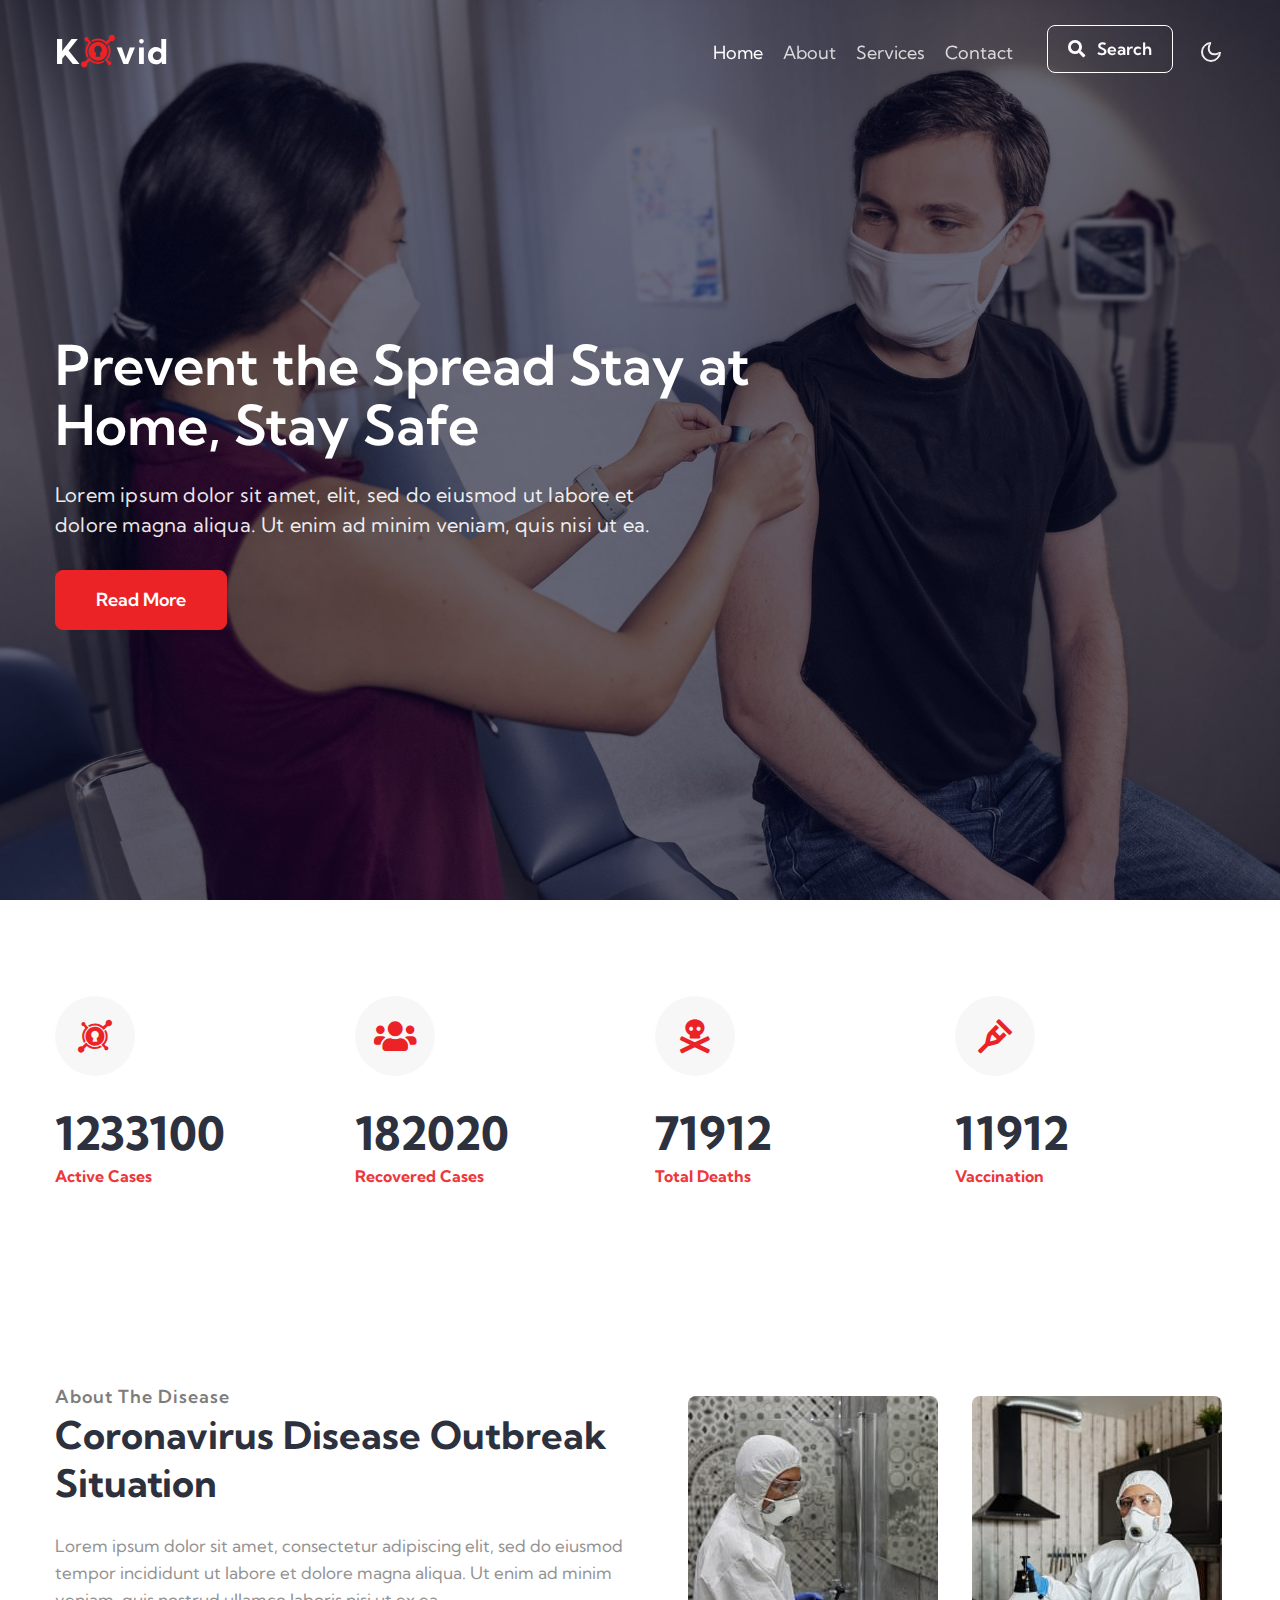
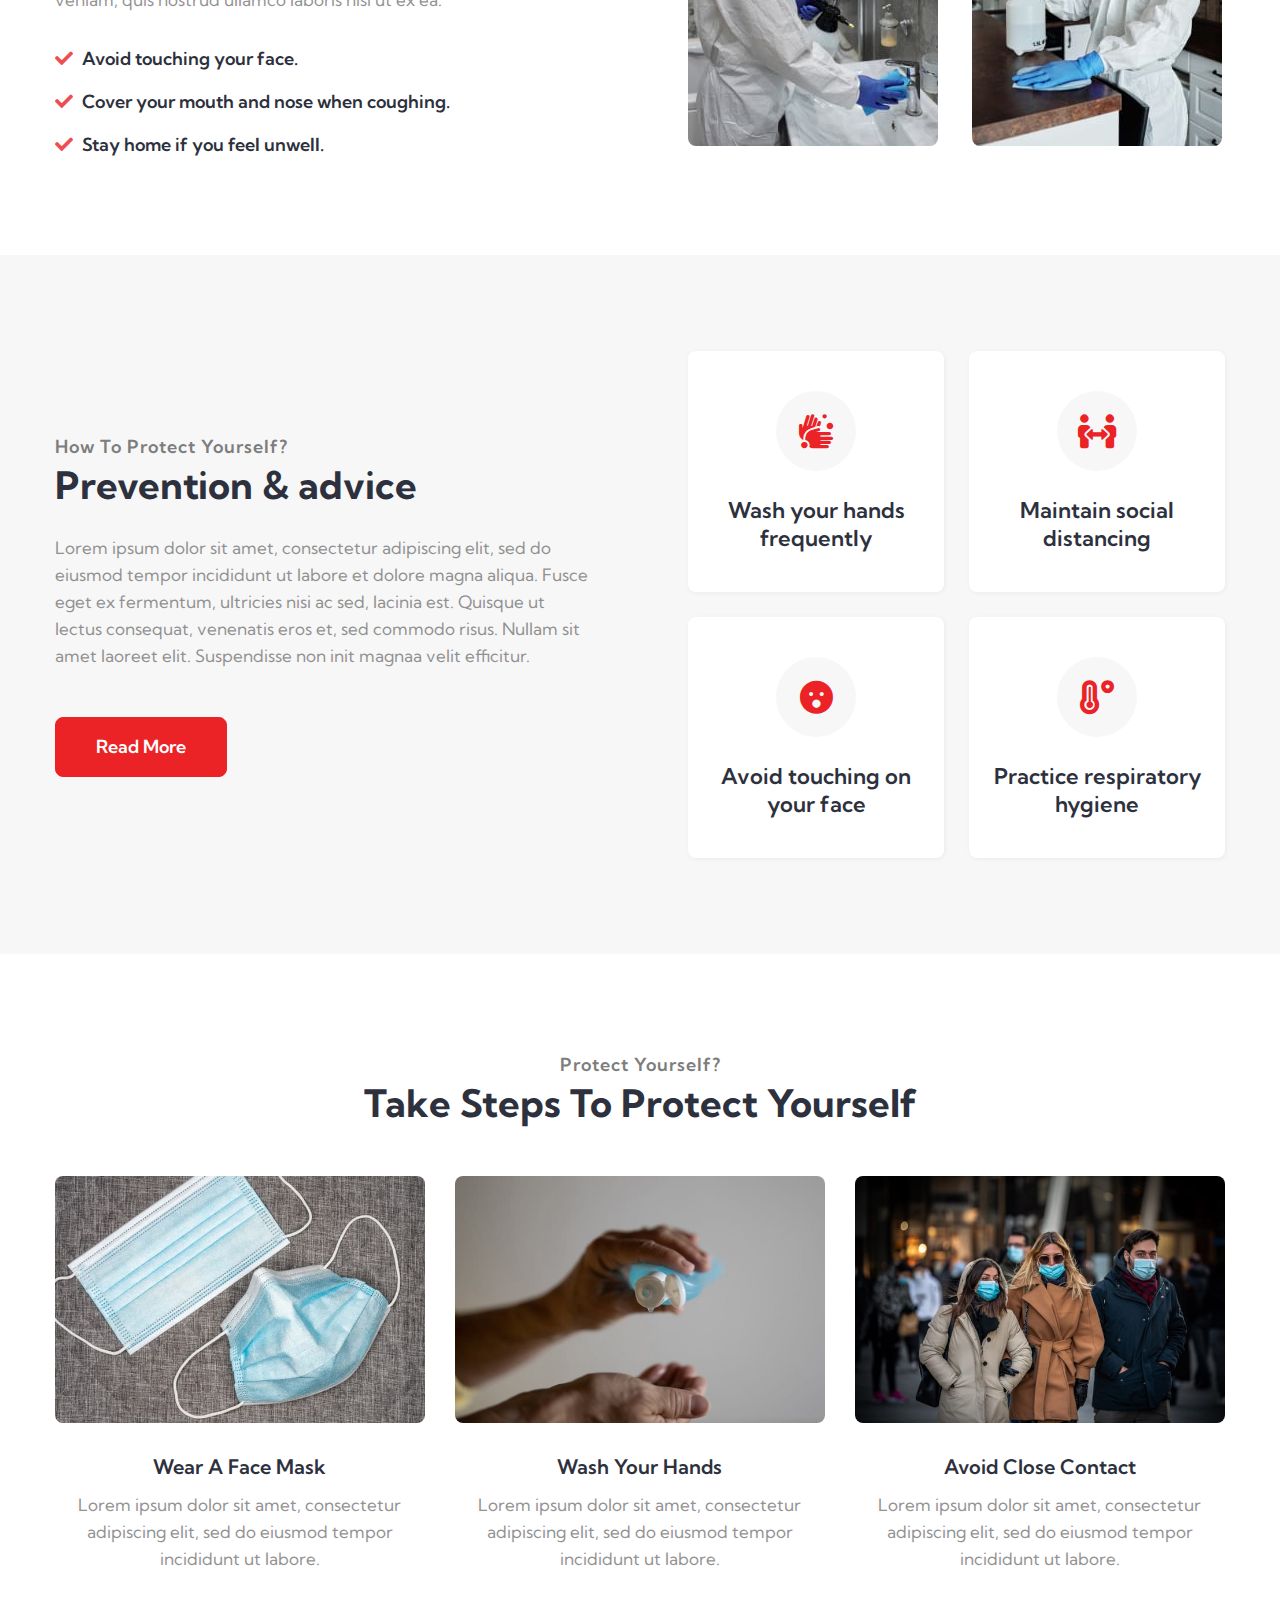
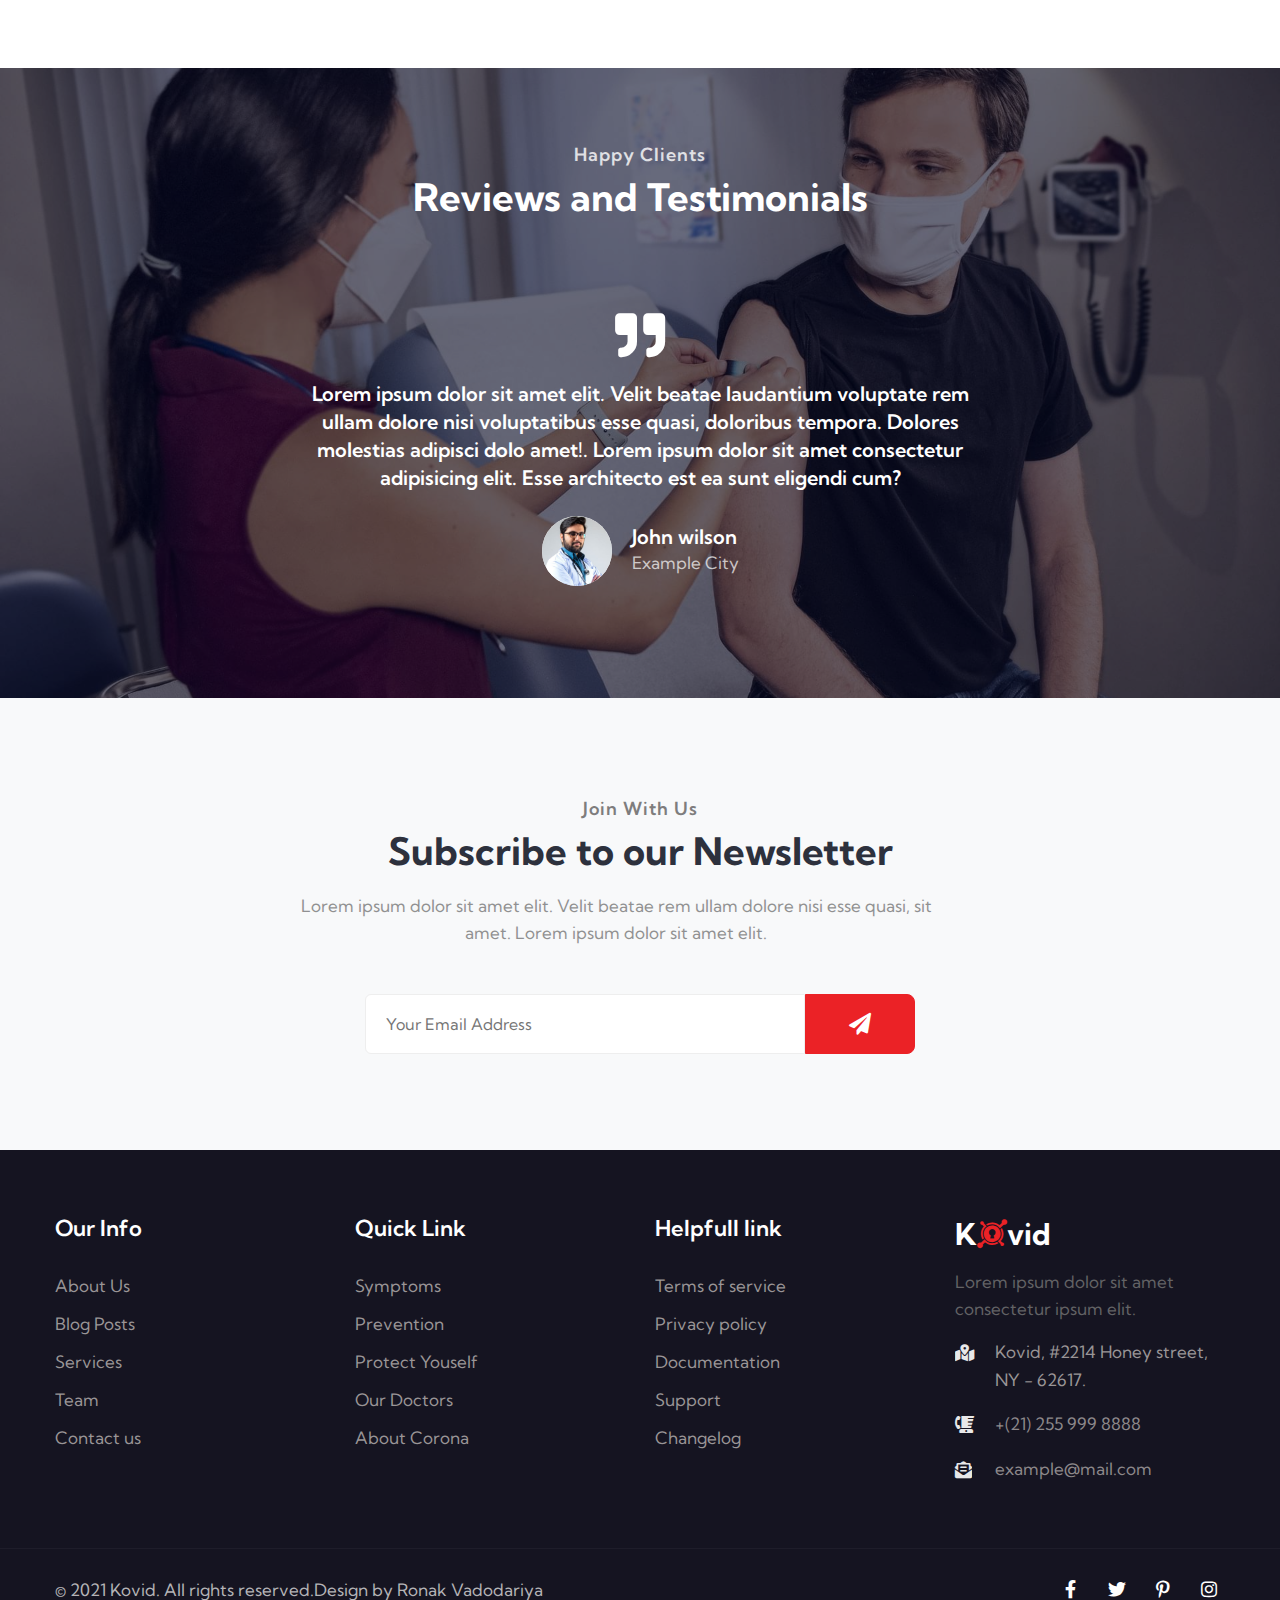
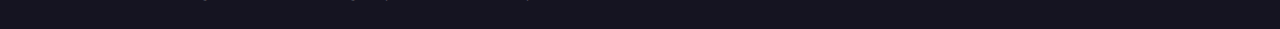
==== commit 0800e01c: "final project" ====
--- a/index.html
+++ b/index.html
@@ -414,9 +414,7 @@
     <section class="w3l-copyright">
         <div class="container">
             <div class="row bottom-copies">
-                <p class="col-lg-8 copy-footer-29">© 2021 Kovid. All rights reserved.Design by<a
-                        href="https://w3layouts.com/" target="_blank">
-                        W3layouts</a></p>
+                <p class="col-lg-8 copy-footer-29">© 2021 Kovid. All rights reserved.Design by Ronak Vadodariya</p>
                   <div class="col-lg-4 main-social-footer-29">
                     <a href="#facebook" class="facebook"><span class="fab fa-facebook-f"></span></a>
                     <a href="#twitter" class="twitter"><span class="fab fa-twitter"></span></a>
